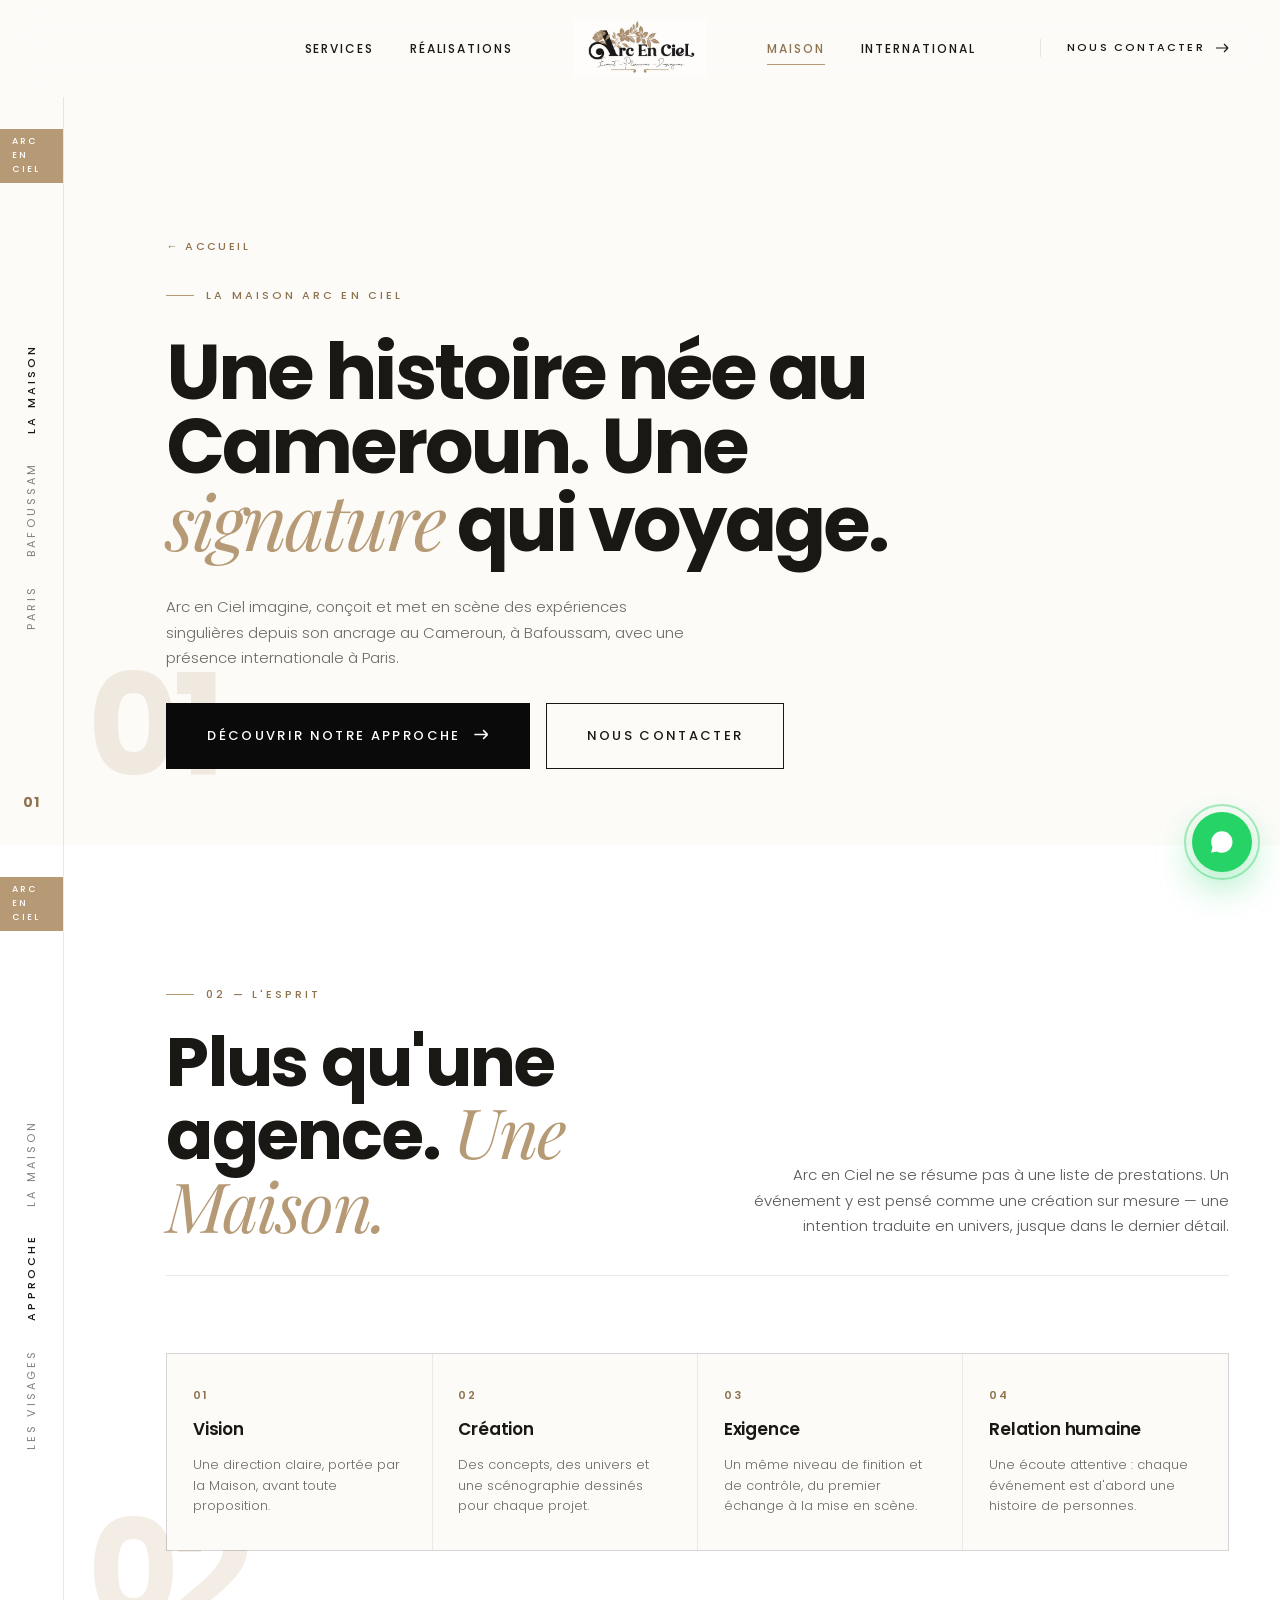
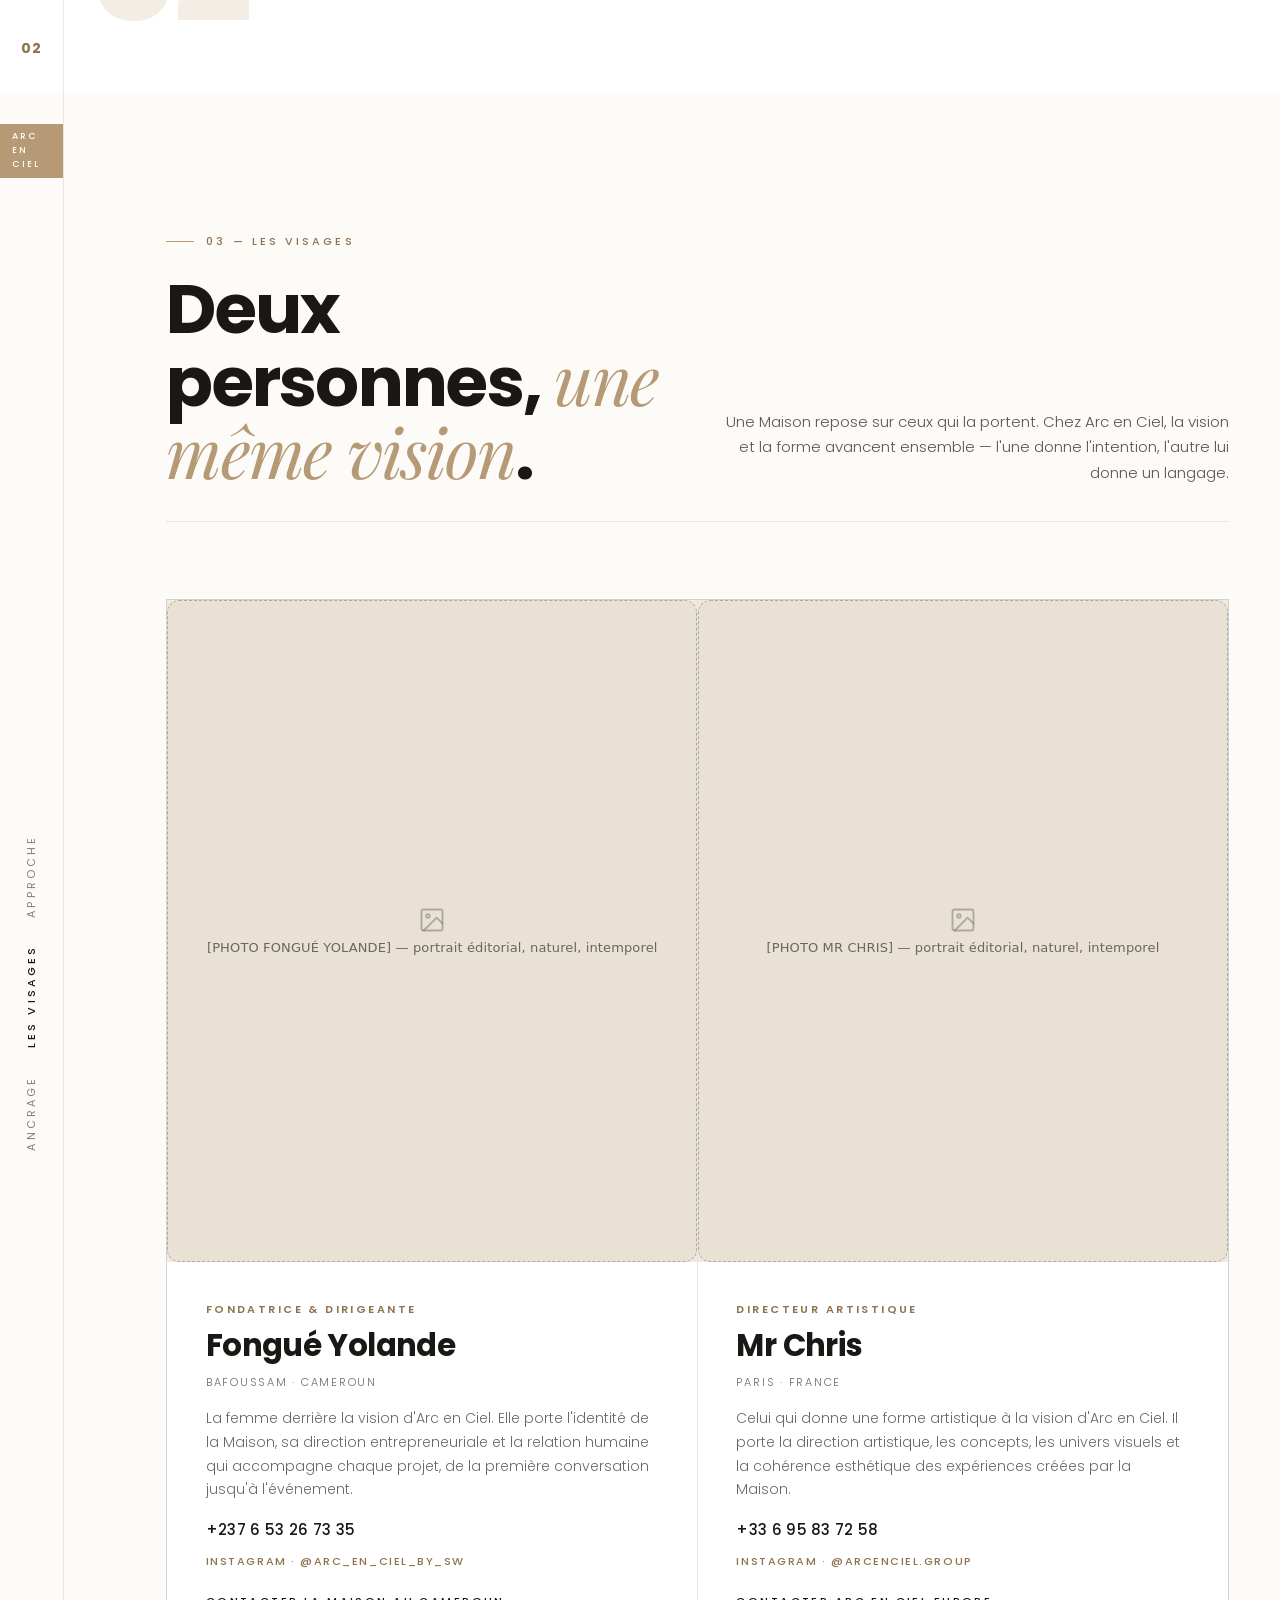
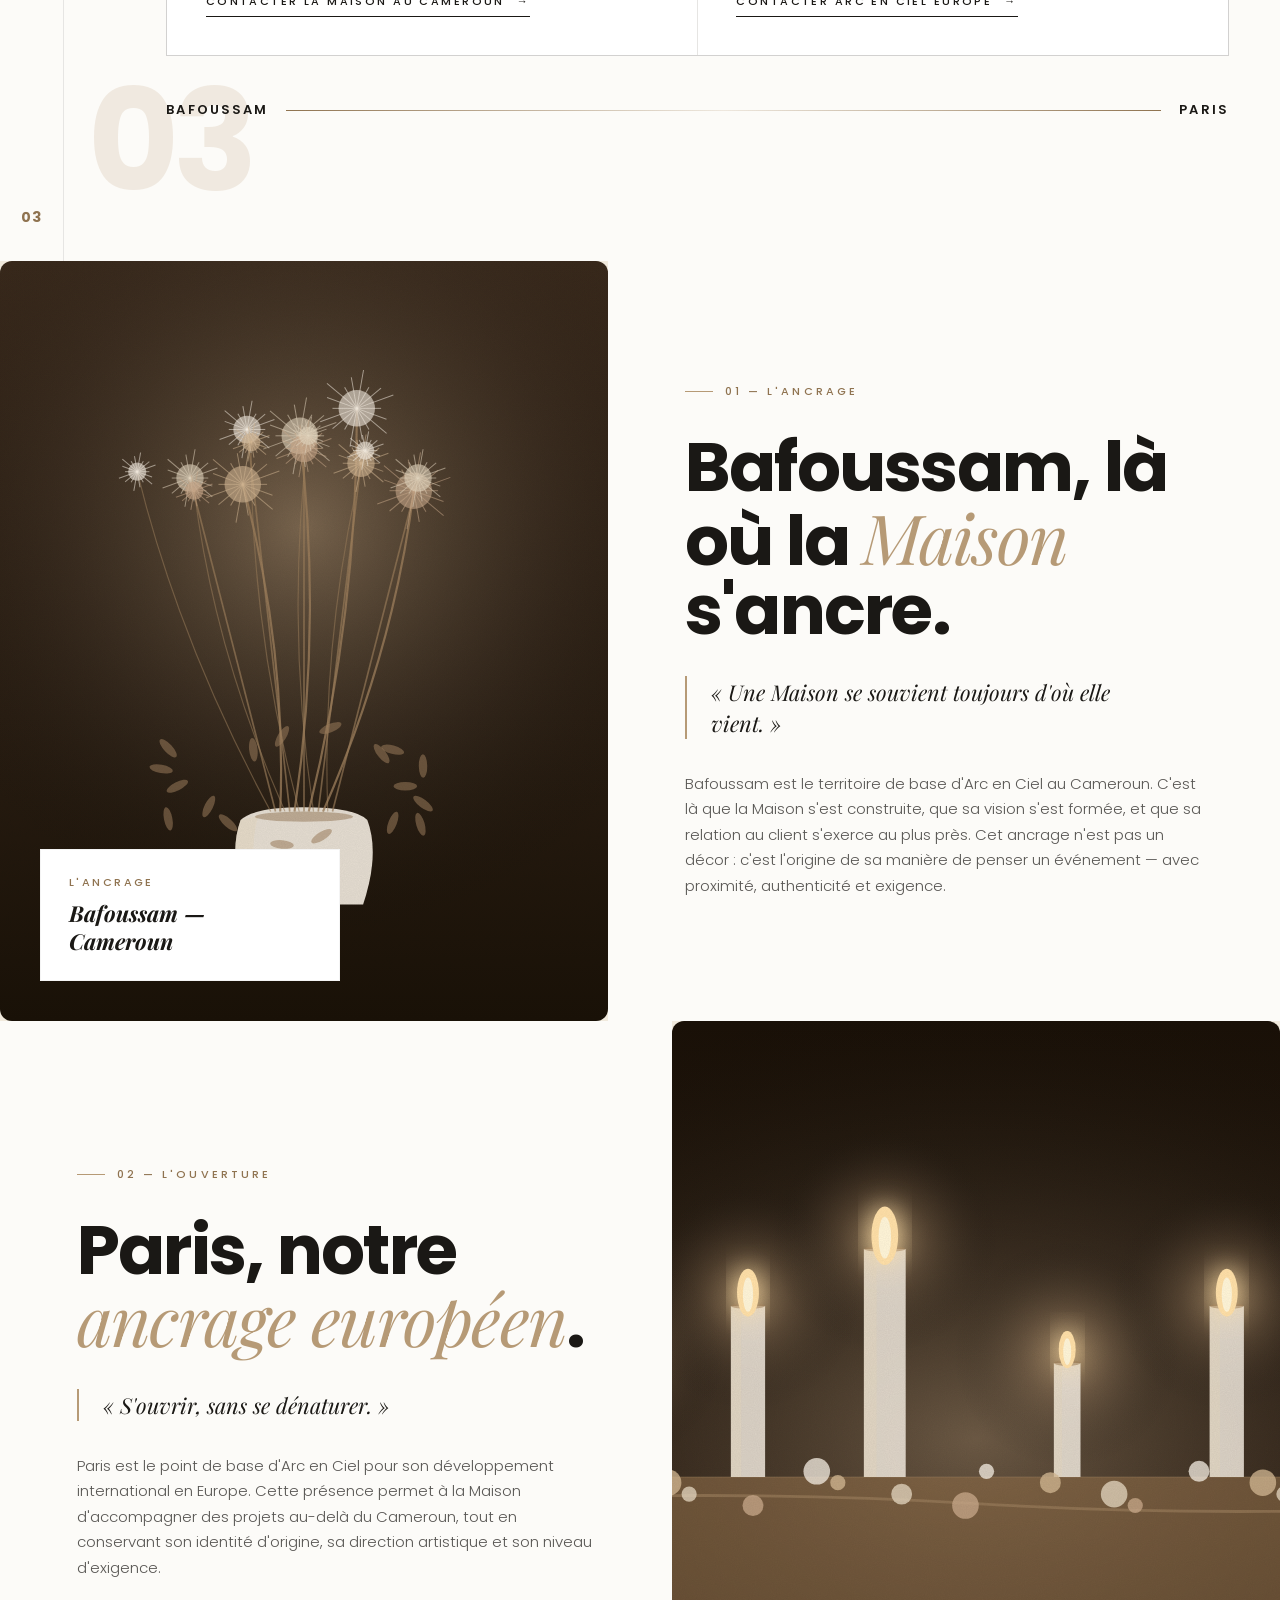
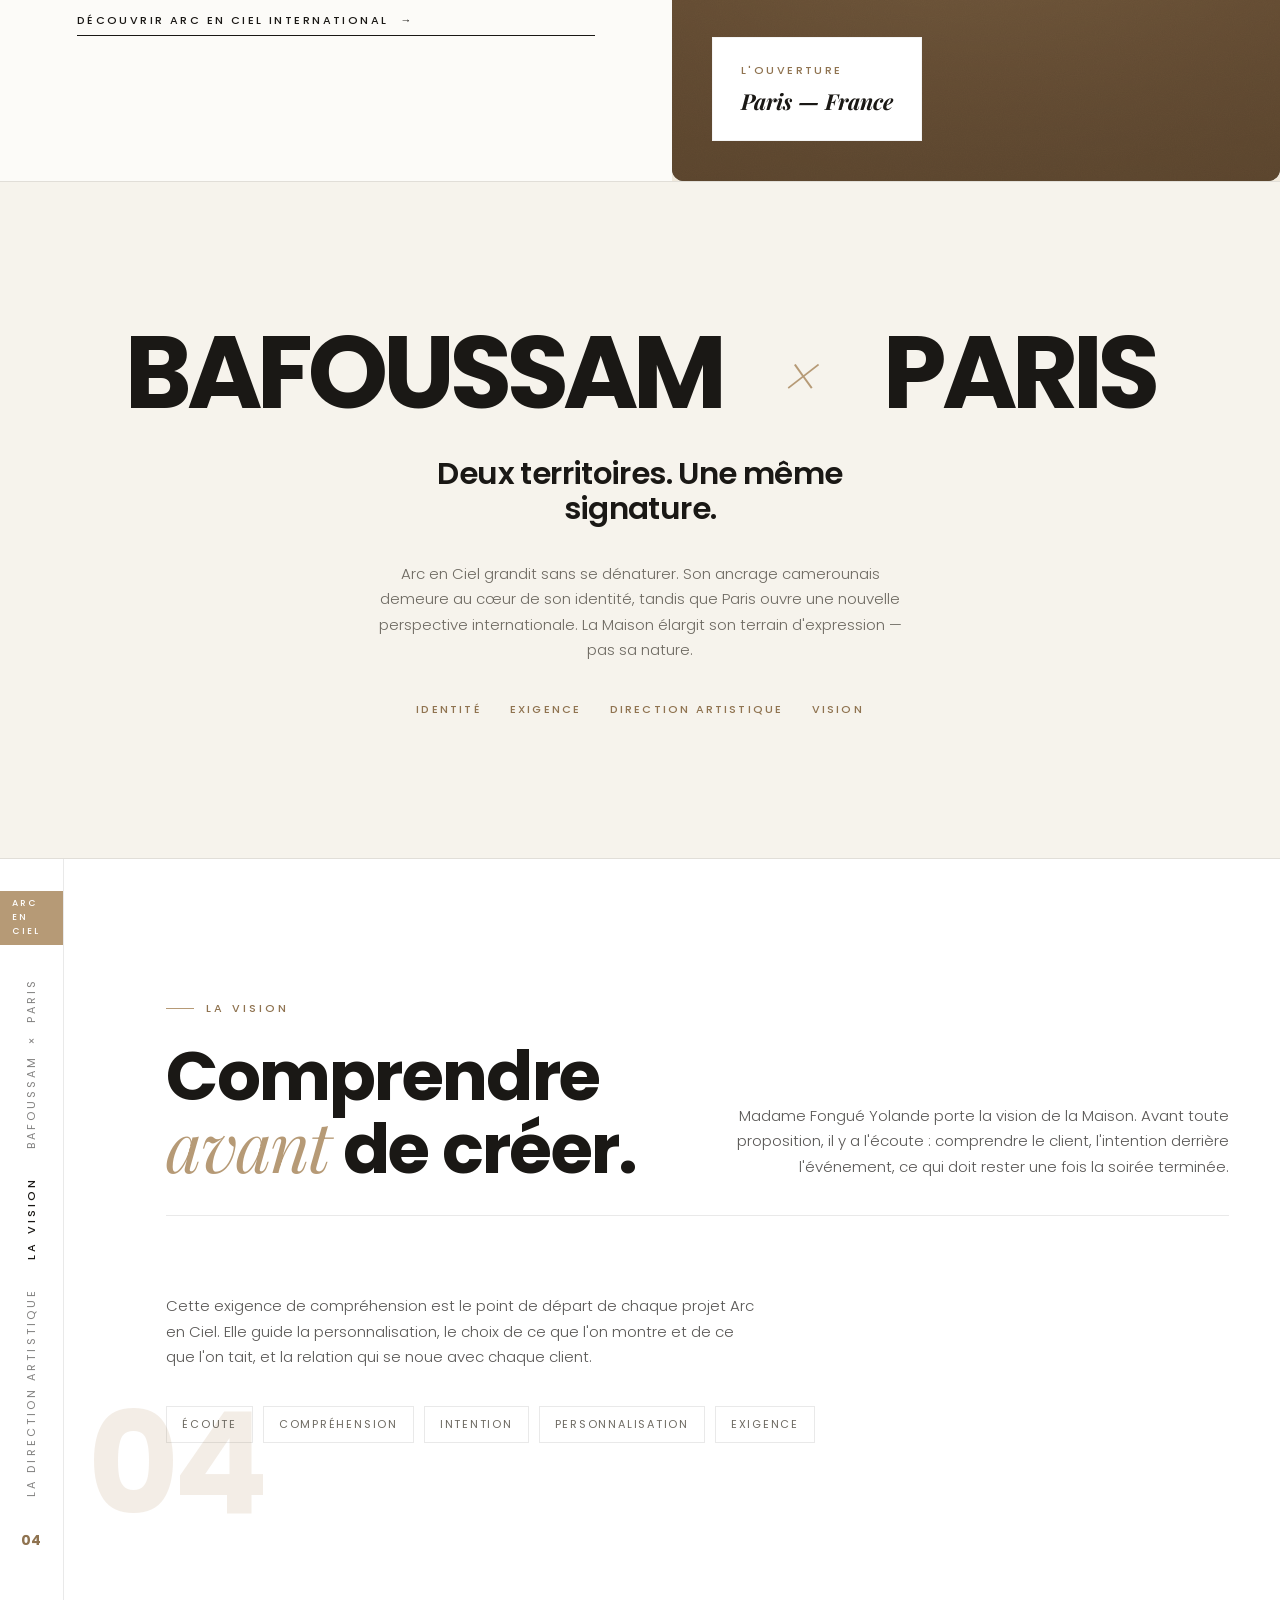
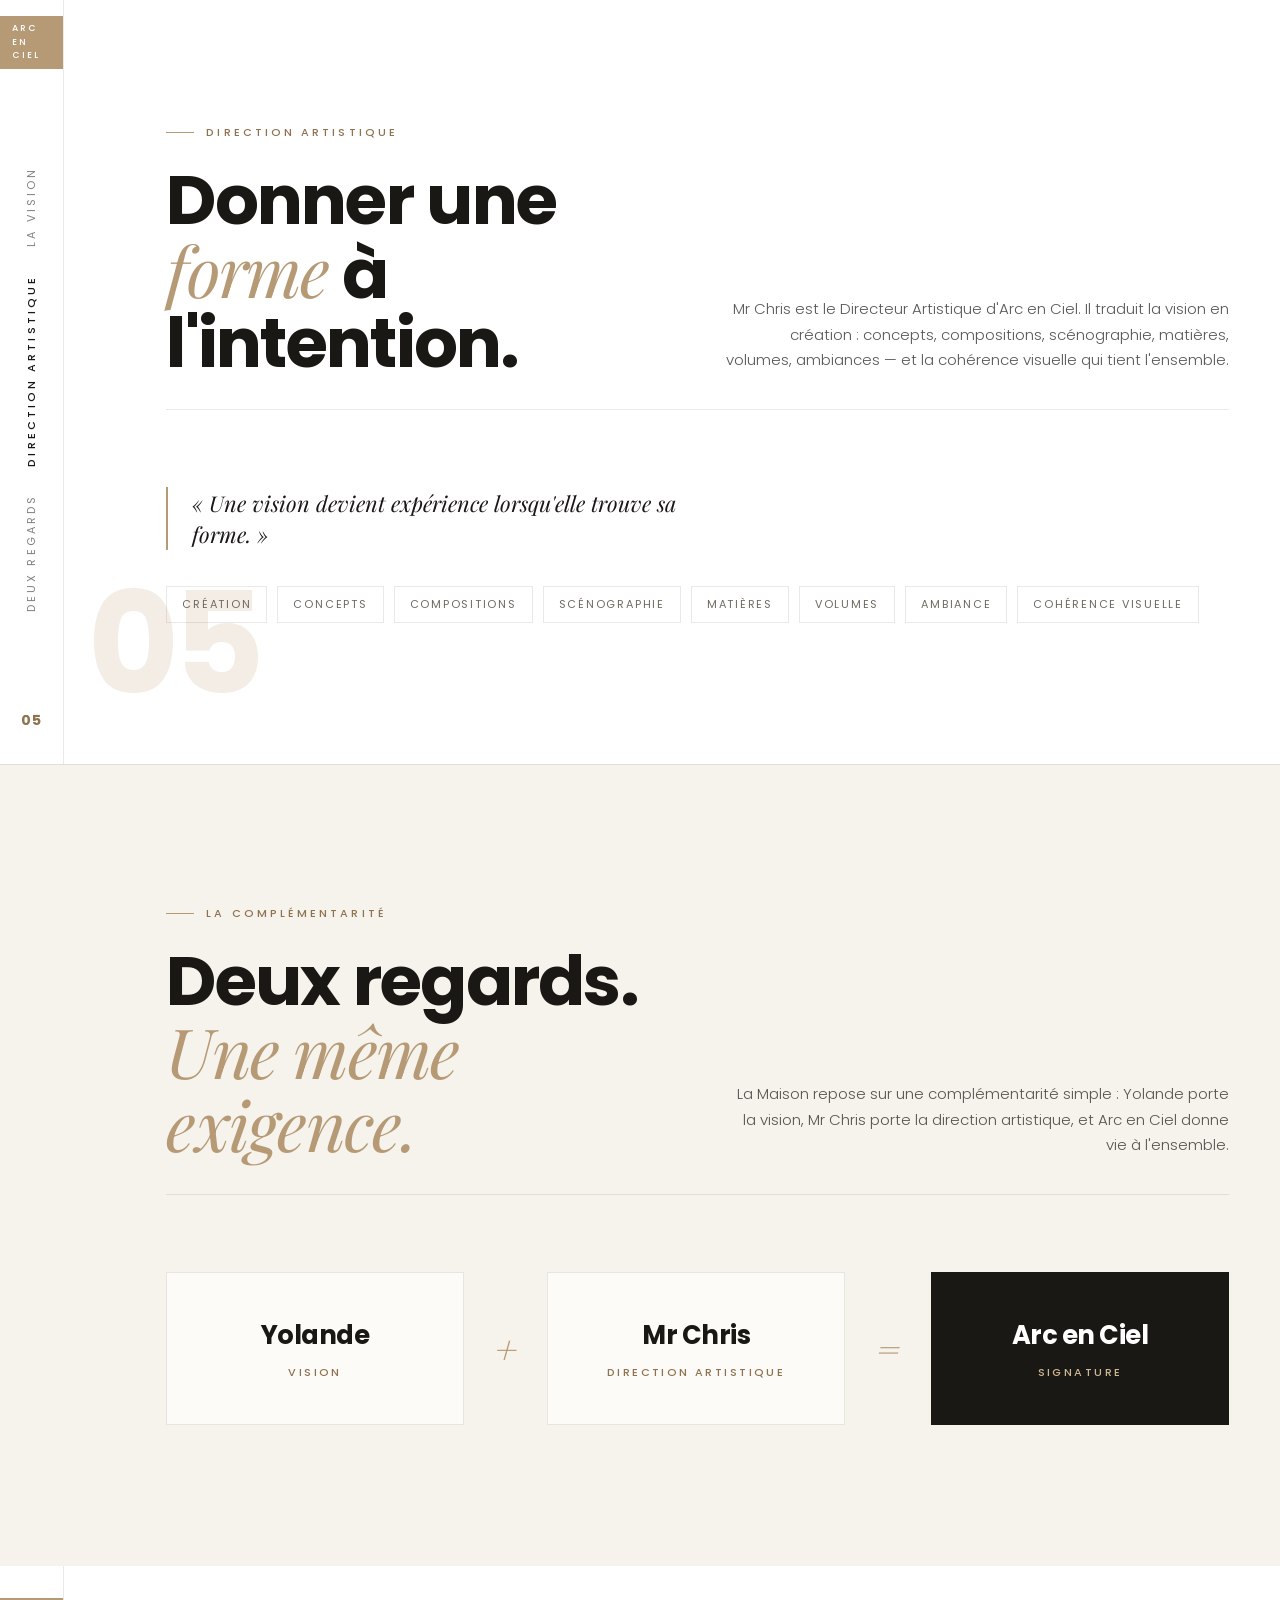
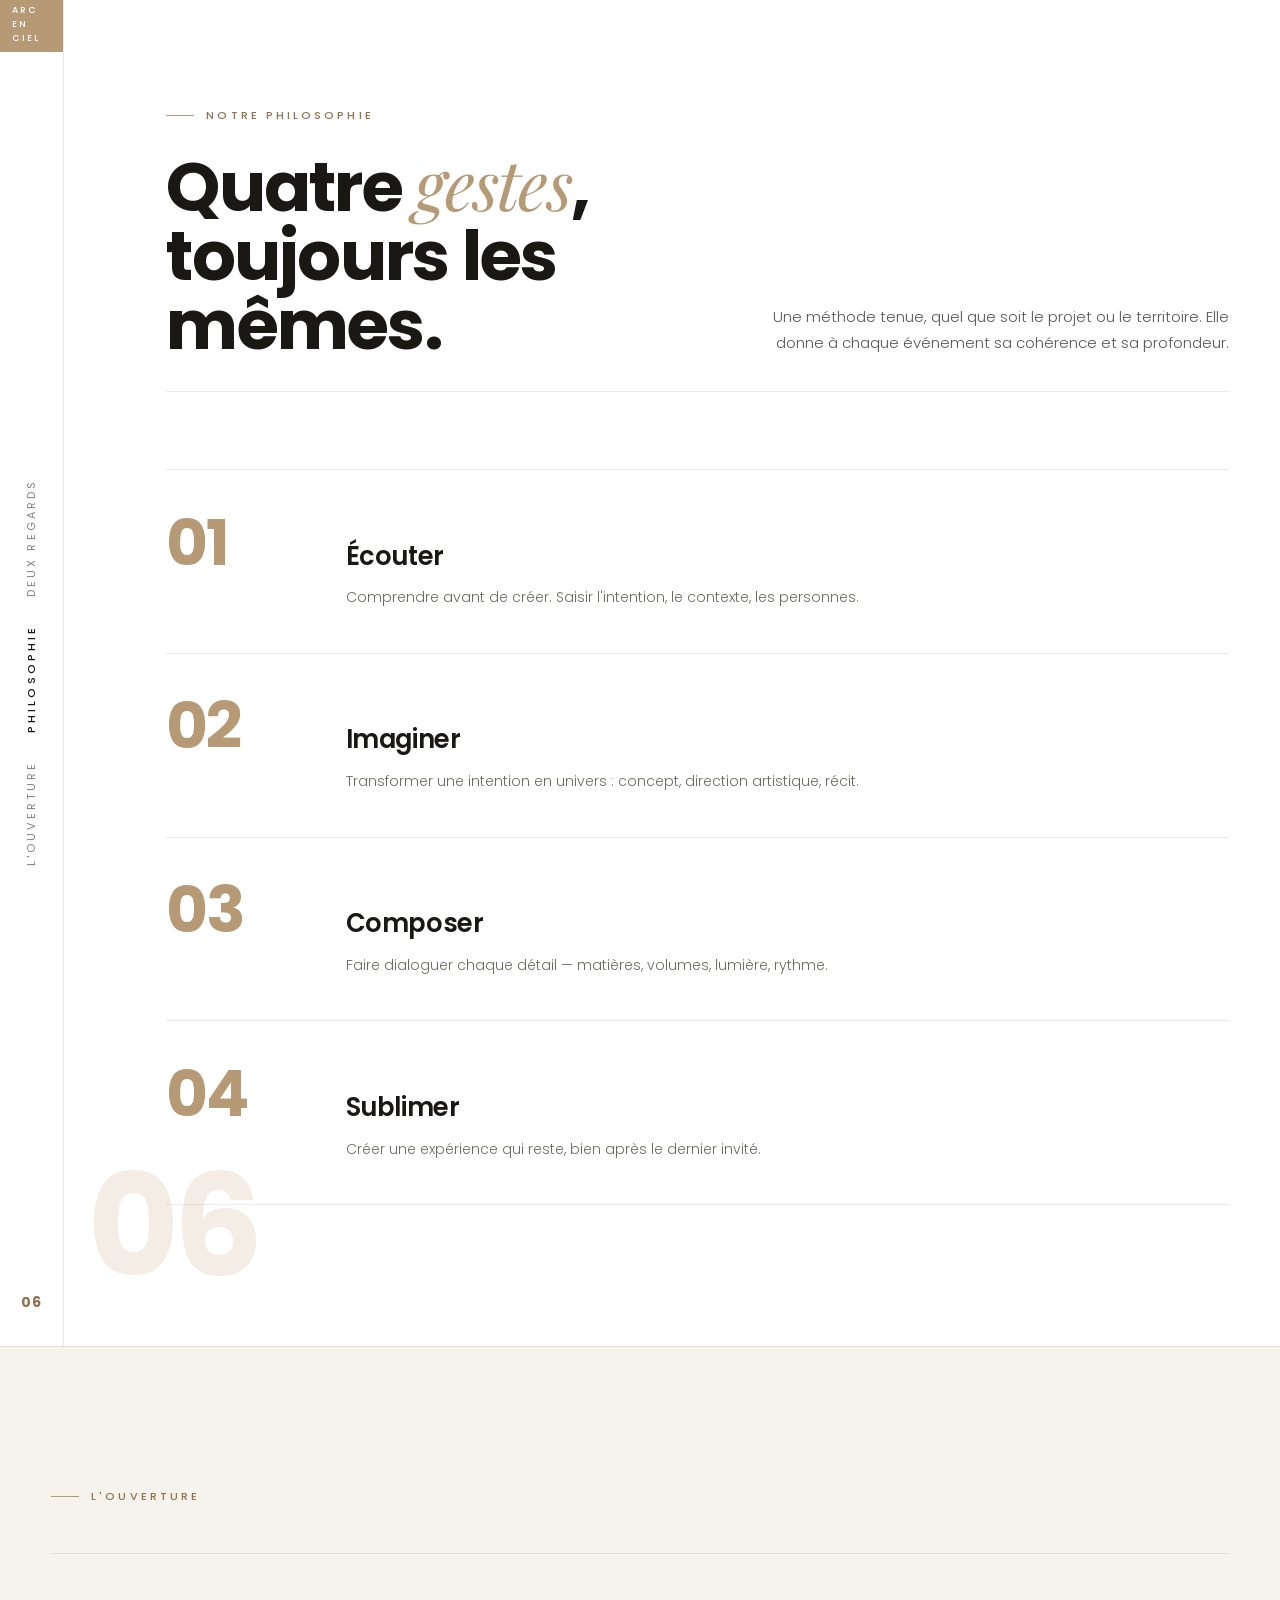
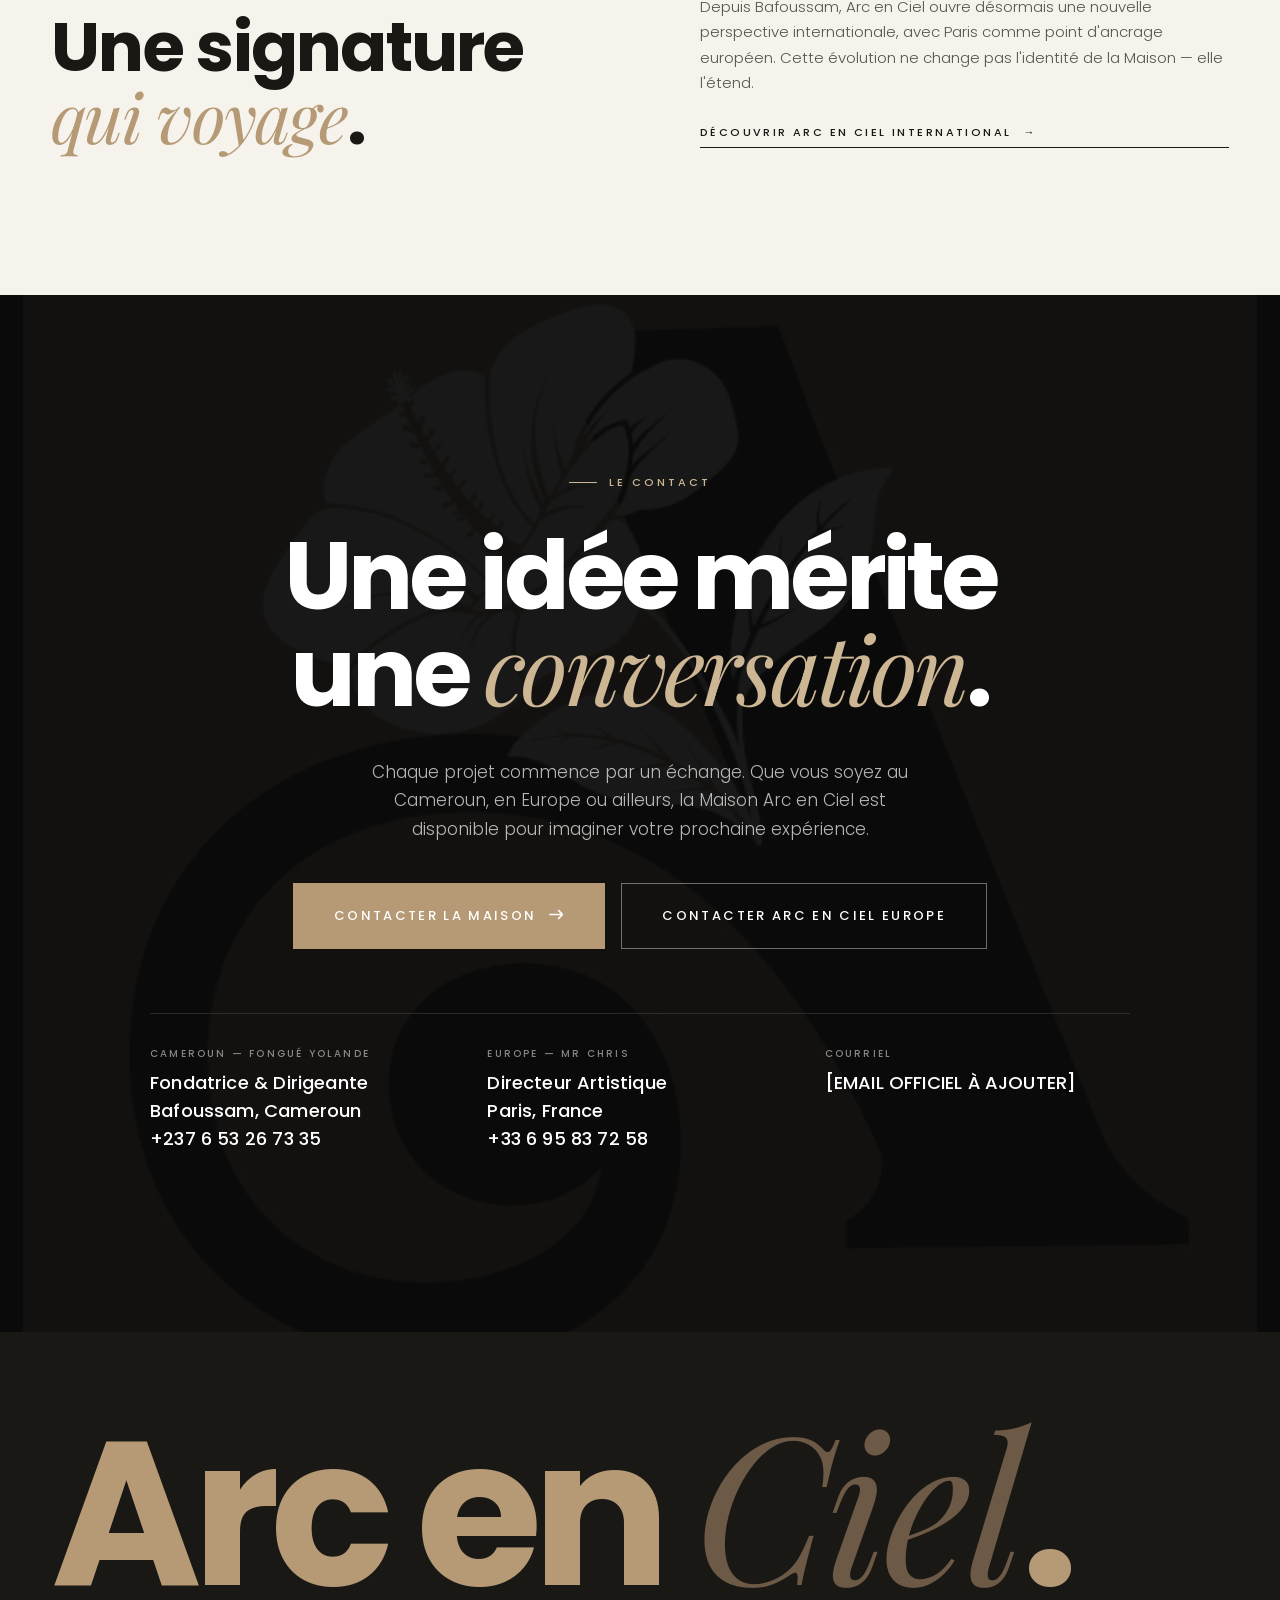
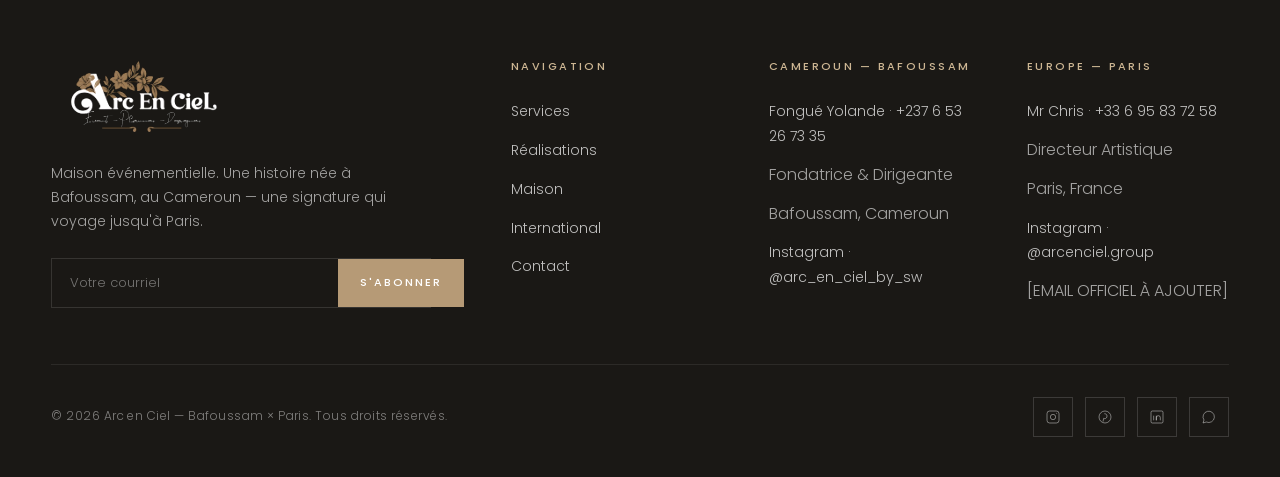
==== arc-en-ciel/project/a-propos.html @ a3097c48 "White Edition + refonte : Bafoussam × Paris, pages Services/Réalisations/À propos/International/Cont" ====
<!doctype html>
<html lang="fr">
<head>
  <meta charset="utf-8" />
  <meta name="viewport" content="width=device-width, initial-scale=1" />
  <title>À propos d'Arc en Ciel | Maison événementielle à Bafoussam &amp; Paris</title>
  <meta name="description" content="Arc en Ciel imagine, conçoit et met en scène des expériences sur mesure depuis son ancrage à Bafoussam, au Cameroun, avec une présence internationale à Paris, en France. Une Maison, deux territoires, une même direction artistique." />
  <meta name="theme-color" content="#FCFBF8" />
  <link rel="canonical" href="https://arc-en-ciel-nu.vercel.app/a-propos" />

  <meta property="og:type" content="website" />
  <meta property="og:title" content="À propos d'Arc en Ciel | Maison événementielle à Bafoussam & Paris" />
  <meta property="og:description" content="Une histoire née au Cameroun. Une signature qui voyage. Fongué Yolande porte la vision, Mr Chris la direction artistique." />
  <meta property="og:url" content="https://arc-en-ciel-nu.vercel.app/a-propos" />
  <meta property="og:image" content="https://arc-en-ciel-nu.vercel.app/assets/logo-full.jpg" />
  <meta name="twitter:card" content="summary_large_image" />

  <link rel="preconnect" href="https://fonts.googleapis.com" />
  <link rel="preconnect" href="https://fonts.gstatic.com" crossorigin />
  <link href="https://fonts.googleapis.com/css2?family=Poppins:wght@300;400;500;600;700&family=Playfair+Display:ital,wght@0,400;1,400;1,500&display=swap" rel="stylesheet" />
  <link rel="stylesheet" href="styles.css" />
  <script src="image-slot.js"></script>

  <script type="application/ld+json">
  {
    "@context": "https://schema.org",
    "@type": "Organization",
    "name": "Arc en Ciel",
    "description": "Maison événementielle : direction artistique, conception et mise en scène d'expériences sur mesure, entre Bafoussam (Cameroun) et Paris (France).",
    "url": "https://arc-en-ciel-nu.vercel.app/",
    "logo": "https://arc-en-ciel-nu.vercel.app/assets/logo-full.jpg",
    "areaServed": ["CM", "FR"],
    "founder": { "@type": "Person", "name": "Fongué Yolande", "jobTitle": "Fondatrice & Dirigeante" },
    "employee": { "@type": "Person", "name": "Mr Chris", "jobTitle": "Directeur Artistique" },
    "contactPoint": [
      { "@type": "ContactPoint", "telephone": "+237653267335", "areaServed": "CM", "contactType": "Direction" },
      { "@type": "ContactPoint", "telephone": "+33695837258", "areaServed": "FR", "contactType": "Direction artistique" }
    ]
  }
  </script>
</head>
<body>

  <!-- ========== Nav ========== -->
  <nav class="nav" id="nav">
    <div class="wrap">
      <ul class="nav__menu nav__menu--l">
        <li><a href="services.html">Services</a></li>
        <li><a href="realisations.html">Réalisations</a></li>
      </ul>
      <a href="index.html" class="nav__brand" aria-label="Arc en Ciel — Accueil">
        <img src="assets/logo-full.jpg" alt="Arc en Ciel — Event Planner Designer" />
      </a>
      <div class="nav__right">
        <ul class="nav__menu nav__menu--r">
          <li><a href="a-propos.html" class="is-active">Maison</a></li>
          <li><a href="international.html">International</a></li>
        </ul>
        <a href="contact.html" class="nav__cta">
          Nous contacter
          <svg width="14" height="10" viewBox="0 0 14 10" fill="none"><path d="M1 5h12m0 0L9 1m4 4L9 9" stroke="currentColor" stroke-width="1.2"/></svg>
        </a>
        <button class="nav__burger" id="burger" aria-label="Menu">
          <span></span><span></span><span></span>
        </button>
      </div>
    </div>
  </nav>

  <!-- ========== Mobile drawer ========== -->
  <aside class="drawer" id="drawer" aria-hidden="true">
    <span class="drawer__num">— Menu</span>
    <button class="drawer__close" id="drawerClose" aria-label="Fermer">✕</button>
    <ul class="drawer__menu">
      <li><a href="index.html"><span class="num">00</span> Accueil</a></li>
      <li><a href="services.html"><span class="num">01</span> Services</a></li>
      <li><a href="realisations.html"><span class="num">02</span> Réalisations</a></li>
      <li><a href="a-propos.html"><span class="num">03</span> Maison</a></li>
      <li><a href="international.html"><span class="num">04</span> International</a></li>
      <li><a href="#contact"><span class="num">05</span> Contact</a></li>
    </ul>
    <div class="drawer__foot">
      <div>
        <h6>Cameroun</h6>
        Bafoussam<br />+237 6 53 26 73 35
      </div>
      <div>
        <h6>Europe</h6>
        Paris<br />+33 6 95 83 72 58
      </div>
    </div>
  </aside>

  <!-- ========== 01 · HERO ========== -->
  <header class="section page-hero" id="top" data-screen-label="Maison">
    <aside class="sidebar-rail" aria-hidden="true">
      <span class="tag">ARC EN CIEL</span>
      <div class="vlabels">
        <span class="vlabel is-current">La Maison</span>
        <span class="vlabel">Bafoussam</span>
        <span class="vlabel">Paris</span>
      </div>
      <span class="num">01</span>
    </aside>
    <span class="section-num">01</span>

    <div class="wrap">
      <div class="section__inner page-hero__inner">
        <a href="index.html" class="page-hero__back">← Accueil</a>
        <span class="eyebrow">La Maison Arc en Ciel</span>
        <h1 class="page-hero__title">Une histoire née au Cameroun. Une <em>signature</em> qui voyage.</h1>
        <p class="page-hero__lead">
          Arc en Ciel imagine, conçoit et met en scène des expériences singulières depuis son ancrage au Cameroun, à Bafoussam, avec une présence internationale à Paris.
        </p>
        <div class="hero__ctas">
          <a href="#approche" class="btn btn--lg">
            <span>Découvrir notre approche</span>
            <span class="arrow"><svg width="16" height="11" viewBox="0 0 14 10" fill="none"><path d="M1 5h12m0 0L9 1m4 4L9 9" stroke="currentColor" stroke-width="1.4"/></svg></span>
          </a>
          <a href="#contact" class="btn btn--lg btn--outline">
            <span>Nous contacter</span>
          </a>
        </div>
      </div>
    </div>
  </header>

  <!-- ========== 02 · Plus qu'une agence ========== -->
  <section class="section ipos" id="approche" data-screen-label="Approche">
    <aside class="sidebar-rail" aria-hidden="true">
      <span class="tag">ARC EN CIEL</span>
      <div class="vlabels">
        <span class="vlabel">La Maison</span>
        <span class="vlabel is-current">Approche</span>
        <span class="vlabel">Les visages</span>
      </div>
      <span class="num">02</span>
    </aside>
    <span class="section-num">02</span>

    <div class="wrap">
      <div class="section__inner">
        <div class="sec-head reveal">
          <div class="sec-head__left">
            <span class="eyebrow">02 — L'esprit</span>
            <h2 class="h1 sec-head__title">Plus qu'une agence. <em>Une Maison.</em></h2>
          </div>
          <div class="sec-head__aside">
            <p class="lede">
              Arc en Ciel ne se résume pas à une liste de prestations. Un événement y est pensé comme une création sur mesure — une intention traduite en univers, jusque dans le dernier détail.
            </p>
          </div>
        </div>

        <div class="ipillars reveal">
          <div class="ipillar">
            <span class="num">01</span>
            <b>Vision</b>
            <span>Une direction claire, portée par la Maison, avant toute proposition.</span>
          </div>
          <div class="ipillar">
            <span class="num">02</span>
            <b>Création</b>
            <span>Des concepts, des univers et une scénographie dessinés pour chaque projet.</span>
          </div>
          <div class="ipillar">
            <span class="num">03</span>
            <b>Exigence</b>
            <span>Un même niveau de finition et de contrôle, du premier échange à la mise en scène.</span>
          </div>
          <div class="ipillar">
            <span class="num">04</span>
            <b>Relation humaine</b>
            <span>Une écoute attentive : chaque événement est d'abord une histoire de personnes.</span>
          </div>
        </div>
      </div>
    </div>
  </section>

  <!-- ========== 03 · Deux personnes, une même vision ========== -->
  <section class="section people" data-screen-label="Les visages">
    <aside class="sidebar-rail" aria-hidden="true">
      <span class="tag">ARC EN CIEL</span>
      <div class="vlabels">
        <span class="vlabel">Approche</span>
        <span class="vlabel is-current">Les visages</span>
        <span class="vlabel">Ancrage</span>
      </div>
      <span class="num">03</span>
    </aside>
    <span class="section-num">03</span>

    <div class="wrap">
      <div class="section__inner">
        <div class="sec-head reveal">
          <div class="sec-head__left">
            <span class="eyebrow">03 — Les visages</span>
            <h2 class="h1 sec-head__title">Deux personnes, <em>une même vision</em>.</h2>
          </div>
          <div class="sec-head__aside">
            <p class="lede">
              Une Maison repose sur ceux qui la portent. Chez Arc en Ciel, la vision et la forme avancent ensemble — l'une donne l'intention, l'autre lui donne un langage.
            </p>
          </div>
        </div>

        <div class="people__grid reveal">
          <article class="person">
            <div class="person__media">
              <image-slot id="ap-yolande" placeholder="[PHOTO FONGUÉ YOLANDE] — portrait éditorial, naturel, intemporel"></image-slot>
            </div>
            <div class="person__body">
              <span class="person__role">Fondatrice &amp; Dirigeante</span>
              <h3 class="person__name">Fongué Yolande</h3>
              <span class="person__loc">Bafoussam · Cameroun</span>
              <p class="person__text">
                La femme derrière la vision d'Arc en Ciel. Elle porte l'identité de la Maison, sa direction entrepreneuriale et la relation humaine qui accompagne chaque projet, de la première conversation jusqu'à l'événement.
              </p>
              <a href="tel:+237653267335" class="person__tel">+237 6 53 26 73 35</a>
              <a href="https://www.instagram.com/arc_en_ciel_by_sw" target="_blank" rel="noopener" class="person__ig">Instagram · @arc_en_ciel_by_sw</a>
              <a href="tel:+237653267335" class="link person__cta">Contacter la Maison au Cameroun <span class="arrow">→</span></a>
            </div>
          </article>

          <article class="person">
            <div class="person__media">
              <image-slot id="ap-chris" placeholder="[PHOTO MR CHRIS] — portrait éditorial, naturel, intemporel"></image-slot>
            </div>
            <div class="person__body">
              <span class="person__role">Directeur Artistique</span>
              <h3 class="person__name">Mr Chris</h3>
              <span class="person__loc">Paris · France</span>
              <p class="person__text">
                Celui qui donne une forme artistique à la vision d'Arc en Ciel. Il porte la direction artistique, les concepts, les univers visuels et la cohérence esthétique des expériences créées par la Maison.
              </p>
              <a href="tel:+33695837258" class="person__tel">+33 6 95 83 72 58</a>
              <a href="https://www.instagram.com/arcenciel.group" target="_blank" rel="noopener" class="person__ig">Instagram · @arcenciel.group</a>
              <a href="tel:+33695837258" class="link person__cta">Contacter Arc en Ciel Europe <span class="arrow">→</span></a>
            </div>
          </article>
        </div>

        <div class="people__route reveal" aria-hidden="true">
          <b>Bafoussam</b>
          <span class="l"></span>
          <b>Paris</b>
        </div>
      </div>
    </div>
  </section>

  <!-- ========== 04 · Bafoussam ========== -->
  <section class="editorial" data-screen-label="Ancrage">
    <div class="editorial__media">
      <image-slot id="ap-baf" src="assets/imagery/03-floral-sepia.svg" placeholder="Ancrage Arc en Ciel — Bafoussam, matières et lumière"></image-slot>
      <div class="stamp">
        <small>L'ancrage</small>
        <b>Bafoussam — Cameroun</b>
      </div>
    </div>
    <div class="editorial__copy">
      <span class="eyebrow">01 — L'ancrage</span>
      <h2 class="h1">Bafoussam, là où la <em>Maison</em> s'ancre.</h2>
      <p class="editorial__quote">
        « Une Maison se souvient toujours d'où elle vient. »
      </p>
      <p class="lede">
        Bafoussam est le territoire de base d'Arc en Ciel au Cameroun. C'est là que la Maison s'est construite, que sa vision s'est formée, et que sa relation au client s'exerce au plus près. Cet ancrage n'est pas un décor : c'est l'origine de sa manière de penser un événement — avec proximité, authenticité et exigence.
      </p>
    </div>
  </section>

  <!-- ========== 05 · Paris ========== -->
  <section class="editorial editorial--rev" data-screen-label="Ouverture">
    <div class="editorial__copy">
      <span class="eyebrow">02 — L'ouverture</span>
      <h2 class="h1">Paris, notre <em>ancrage européen</em>.</h2>
      <p class="editorial__quote">
        « S'ouvrir, sans se dénaturer. »
      </p>
      <p class="lede">
        Paris est le point de base d'Arc en Ciel pour son développement international en Europe. Cette présence permet à la Maison d'accompagner des projets au-delà du Cameroun, tout en conservant son identité d'origine, sa direction artistique et son niveau d'exigence.
      </p>
      <a href="international.html" class="link">Découvrir Arc en Ciel International <span class="arrow">→</span></a>
    </div>
    <div class="editorial__media">
      <image-slot id="ap-paris" src="assets/imagery/07-soiree-bougies.svg" placeholder="Ouverture Arc en Ciel — Paris, scénographie du soir"></image-slot>
      <div class="stamp">
        <small>L'ouverture</small>
        <b>Paris — France</b>
      </div>
    </div>
  </section>

  <!-- ========== 06 · BAFOUSSAM × PARIS ========== -->
  <section class="section bxp" data-screen-label="Bafoussam × Paris">
    <div class="wrap">
      <div class="bxp__inner reveal">
        <div class="bxp__type">
          <span class="bxp__word">BAFOUSSAM</span>
          <span class="bxp__x bxp__x--d" aria-hidden="true">×</span>
          <span class="bxp__x bxp__x--m" aria-hidden="true">Arc en Ciel</span>
          <span class="bxp__word">PARIS</span>
        </div>
        <h2 class="bxp__head">Deux territoires. Une même signature.</h2>
        <p class="bxp__text">
          Arc en Ciel grandit sans se dénaturer. Son ancrage camerounais demeure au cœur de son identité, tandis que Paris ouvre une nouvelle perspective internationale. La Maison élargit son terrain d'expression — pas sa nature.
        </p>
        <div class="bxp__list">
          <span>Identité</span><span>Exigence</span><span>Direction artistique</span><span>Vision</span>
        </div>
      </div>
    </div>
  </section>

  <!-- ========== 07 · La vision de Yolande ========== -->
  <section class="section ipos" data-screen-label="La vision">
    <aside class="sidebar-rail" aria-hidden="true">
      <span class="tag">ARC EN CIEL</span>
      <div class="vlabels">
        <span class="vlabel">Bafoussam × Paris</span>
        <span class="vlabel is-current">La vision</span>
        <span class="vlabel">La direction artistique</span>
      </div>
      <span class="num">04</span>
    </aside>
    <span class="section-num">04</span>

    <div class="wrap">
      <div class="section__inner">
        <div class="sec-head reveal">
          <div class="sec-head__left">
            <span class="eyebrow">La vision</span>
            <h2 class="h1 sec-head__title">Comprendre <em>avant</em> de créer.</h2>
          </div>
          <div class="sec-head__aside">
            <p class="lede">
              Madame Fongué Yolande porte la vision de la Maison. Avant toute proposition, il y a l'écoute : comprendre le client, l'intention derrière l'événement, ce qui doit rester une fois la soirée terminée.
            </p>
          </div>
        </div>
        <p class="lede reveal" style="max-width: 66ch;">
          Cette exigence de compréhension est le point de départ de chaque projet Arc en Ciel. Elle guide la personnalisation, le choix de ce que l'on montre et de ce que l'on tait, et la relation qui se noue avec chaque client.
        </p>
        <div class="emphasis-row reveal">
          <span>Écoute</span><span>Compréhension</span><span>Intention</span><span>Personnalisation</span><span>Exigence</span>
        </div>
      </div>
    </div>
  </section>

  <!-- ========== 08 · La signature de Mr Chris ========== -->
  <section class="section iwhy" data-screen-label="La direction artistique">
    <aside class="sidebar-rail" aria-hidden="true">
      <span class="tag">ARC EN CIEL</span>
      <div class="vlabels">
        <span class="vlabel">La vision</span>
        <span class="vlabel is-current">Direction artistique</span>
        <span class="vlabel">Deux regards</span>
      </div>
      <span class="num">05</span>
    </aside>
    <span class="section-num">05</span>

    <div class="wrap">
      <div class="section__inner">
        <div class="sec-head reveal">
          <div class="sec-head__left">
            <span class="eyebrow">Direction artistique</span>
            <h2 class="h1 sec-head__title">Donner une <em>forme</em> à l'intention.</h2>
          </div>
          <div class="sec-head__aside">
            <p class="lede">
              Mr Chris est le Directeur Artistique d'Arc en Ciel. Il traduit la vision en création : concepts, compositions, scénographie, matières, volumes, ambiances — et la cohérence visuelle qui tient l'ensemble.
            </p>
          </div>
        </div>
        <p class="editorial__quote reveal" style="max-width: 44ch;">
          « Une vision devient expérience lorsqu'elle trouve sa forme. »
        </p>
        <div class="emphasis-row reveal">
          <span>Création</span><span>Concepts</span><span>Compositions</span><span>Scénographie</span><span>Matières</span><span>Volumes</span><span>Ambiance</span><span>Cohérence visuelle</span>
        </div>
      </div>
    </div>
  </section>

  <!-- ========== 09 · Deux regards ========== -->
  <section class="section equation" data-screen-label="Deux regards">
    <div class="wrap">
      <div class="section__inner">
        <div class="sec-head reveal">
          <div class="sec-head__left">
            <span class="eyebrow">La complémentarité</span>
            <h2 class="h1 sec-head__title">Deux regards. <em>Une même exigence.</em></h2>
          </div>
          <div class="sec-head__aside">
            <p class="lede">
              La Maison repose sur une complémentarité simple : Yolande porte la vision, Mr Chris porte la direction artistique, et Arc en Ciel donne vie à l'ensemble.
            </p>
          </div>
        </div>

        <div class="equation__grid reveal">
          <div class="equation__cell">
            <b>Yolande</b>
            <span>Vision</span>
          </div>
          <span class="equation__op" aria-hidden="true">+</span>
          <div class="equation__cell">
            <b>Mr Chris</b>
            <span>Direction artistique</span>
          </div>
          <span class="equation__op" aria-hidden="true">=</span>
          <div class="equation__cell equation__cell--sum">
            <b>Arc en Ciel</b>
            <span>Signature</span>
          </div>
        </div>
      </div>
    </div>
  </section>

  <!-- ========== 10 · Notre philosophie ========== -->
  <section class="section iprocess" data-screen-label="Philosophie">
    <aside class="sidebar-rail" aria-hidden="true">
      <span class="tag">ARC EN CIEL</span>
      <div class="vlabels">
        <span class="vlabel">Deux regards</span>
        <span class="vlabel is-current">Philosophie</span>
        <span class="vlabel">L'ouverture</span>
      </div>
      <span class="num">06</span>
    </aside>
    <span class="section-num">06</span>

    <div class="wrap">
      <div class="section__inner">
        <div class="sec-head reveal">
          <div class="sec-head__left">
            <span class="eyebrow">Notre philosophie</span>
            <h2 class="h1 sec-head__title">Quatre <em>gestes</em>, toujours les mêmes.</h2>
          </div>
          <div class="sec-head__aside">
            <p class="lede">
              Une méthode tenue, quel que soit le projet ou le territoire. Elle donne à chaque événement sa cohérence et sa profondeur.
            </p>
          </div>
        </div>

        <div class="iflow reveal">
          <div class="iflow__step">
            <span class="iflow__n">01</span>
            <div class="iflow__body">
              <h3>Écouter</h3>
              <p>Comprendre avant de créer. Saisir l'intention, le contexte, les personnes.</p>
            </div>
          </div>
          <div class="iflow__step">
            <span class="iflow__n">02</span>
            <div class="iflow__body">
              <h3>Imaginer</h3>
              <p>Transformer une intention en univers : concept, direction artistique, récit.</p>
            </div>
          </div>
          <div class="iflow__step">
            <span class="iflow__n">03</span>
            <div class="iflow__body">
              <h3>Composer</h3>
              <p>Faire dialoguer chaque détail — matières, volumes, lumière, rythme.</p>
            </div>
          </div>
          <div class="iflow__step">
            <span class="iflow__n">04</span>
            <div class="iflow__body">
              <h3>Sublimer</h3>
              <p>Créer une expérience qui reste, bien après le dernier invité.</p>
            </div>
          </div>
        </div>
      </div>
    </div>
  </section>

  <!-- ========== 11 · Une Maison qui s'ouvre au monde ========== -->
  <section class="section intl-teaser" data-screen-label="Ouverture">
    <div class="wrap">
      <div class="intl-teaser__inner reveal">
        <span class="eyebrow">L'ouverture</span>
        <div class="intl-teaser__grid">
          <h2 class="h1 intl-teaser__title">Une signature <em>qui voyage</em>.</h2>
          <div class="intl-teaser__aside">
            <p class="lede">
              Depuis Bafoussam, Arc en Ciel ouvre désormais une nouvelle perspective internationale, avec Paris comme point d'ancrage européen. Cette évolution ne change pas l'identité de la Maison — elle l'étend.
            </p>
            <a href="international.html" class="link">
              Découvrir Arc en Ciel International
              <span class="arrow">→</span>
            </a>
          </div>
        </div>
      </div>
    </div>
  </section>

  <!-- ========== 12 · Contact final ========== -->
  <section class="cta" id="contact" data-screen-label="Contact">
    <div class="wrap">
      <div class="cta__inner reveal">
        <span class="eyebrow cta__eyebrow">Le contact</span>
        <h2 class="cta__title">Une idée mérite<br/>une <em>conversation</em>.</h2>
        <p class="cta__sub">
          Chaque projet commence par un échange. Que vous soyez au Cameroun, en Europe ou ailleurs, la Maison Arc en Ciel est disponible pour imaginer votre prochaine expérience.
        </p>

        <div class="cta__ctas">
          <a href="tel:+237653267335" class="btn btn--lg" style="--bg: var(--maron); --bd: var(--maron); color: var(--white);">
            <span>Contacter la Maison</span>
            <span class="arrow"><svg width="16" height="11" viewBox="0 0 14 10" fill="none"><path d="M1 5h12m0 0L9 1m4 4L9 9" stroke="currentColor" stroke-width="1.4"/></svg></span>
          </a>
          <a href="tel:+33695837258" class="btn btn--lg btn--ghost">
            <span>Contacter Arc en Ciel Europe</span>
          </a>
        </div>

        <div class="cta__contact">
          <div>
            Cameroun — Fongué Yolande
            <b>Fondatrice &amp; Dirigeante<br />Bafoussam, Cameroun<br /><a href="tel:+237653267335">+237 6 53 26 73 35</a></b>
          </div>
          <div>
            Europe — Mr Chris
            <b>Directeur Artistique<br />Paris, France<br /><a href="tel:+33695837258">+33 6 95 83 72 58</a></b>
          </div>
          <div>
            Courriel
            <b>[EMAIL OFFICIEL À AJOUTER]</b>
          </div>
        </div>
      </div>
    </div>
  </section>

  <!-- ========== Footer ========== -->
  <footer class="foot">
    <div class="wrap">
      <div class="foot__big">Arc en <em>Ciel</em>.</div>

      <div class="foot__cols">
        <div class="foot__col foot__about">
          <div class="foot__brand">
            <img src="assets/logo-full.jpg" alt="Arc en Ciel" />
          </div>
          <p>Maison événementielle. Une histoire née à Bafoussam, au Cameroun — une signature qui voyage jusqu'à Paris.</p>
          <form class="foot__news" onsubmit="event.preventDefault(); this.classList.add('is-done');">
            <input type="email" placeholder="Votre courriel" required />
            <button type="submit">S'abonner</button>
            <span class="foot__news__ok">Merci — inscription enregistrée.</span>
          </form>
        </div>

        <div class="foot__col">
          <h5>Navigation</h5>
          <ul>
            <li><a href="services.html">Services</a></li>
            <li><a href="realisations.html">Réalisations</a></li>
            <li><a href="a-propos.html">Maison</a></li>
            <li><a href="international.html">International</a></li>
            <li><a href="contact.html">Contact</a></li>
          </ul>
        </div>

        <div class="foot__col">
          <h5>Cameroun — Bafoussam</h5>
          <ul>
            <li><a href="tel:+237653267335">Fongué Yolande · +237 6 53 26 73 35</a></li>
            <li>Fondatrice &amp; Dirigeante</li>
            <li>Bafoussam, Cameroun</li>
            <li><a href="https://www.instagram.com/arc_en_ciel_by_sw" target="_blank" rel="noopener">Instagram · @arc_en_ciel_by_sw</a></li>
          </ul>
        </div>

        <div class="foot__col">
          <h5>Europe — Paris</h5>
          <ul>
            <li><a href="tel:+33695837258">Mr Chris · +33 6 95 83 72 58</a></li>
            <li>Directeur Artistique</li>
            <li>Paris, France</li>
            <li><a href="https://www.instagram.com/arcenciel.group" target="_blank" rel="noopener">Instagram · @arcenciel.group</a></li>
            <li>[EMAIL OFFICIEL À AJOUTER]</li>
          </ul>
        </div>
      </div>

      <div class="foot__bottom">
        <span>© 2026 Arc en Ciel — Bafoussam × Paris. Tous droits réservés.</span>
        <div class="foot__socials">
          <a href="https://www.instagram.com/arc_en_ciel_by_sw" target="_blank" rel="noopener" aria-label="Instagram">
            <svg width="16" height="16" viewBox="0 0 24 24" fill="none"><rect x="3" y="3" width="18" height="18" rx="4" stroke="currentColor" stroke-width="1.4"/><circle cx="12" cy="12" r="4" stroke="currentColor" stroke-width="1.4"/><circle cx="17.5" cy="6.5" r="0.8" fill="currentColor"/></svg>
          </a>
          <a href="https://www.pinterest.com/" target="_blank" rel="noopener" aria-label="Pinterest">
            <svg width="16" height="16" viewBox="0 0 24 24" fill="none"><circle cx="12" cy="12" r="9" stroke="currentColor" stroke-width="1.4"/><path d="M11 7c2 0 4 1 4 3.5s-1.5 4-3.5 4c-1 0-1.5-.5-1.5-.5L9 19" stroke="currentColor" stroke-width="1.4"/></svg>
          </a>
          <a href="https://www.linkedin.com/" target="_blank" rel="noopener" aria-label="LinkedIn">
            <svg width="16" height="16" viewBox="0 0 24 24" fill="none"><rect x="3" y="3" width="18" height="18" rx="2" stroke="currentColor" stroke-width="1.4"/><path d="M7 10v7m0-10v.01M11 17v-4a3 3 0 0 1 6 0v4M11 10v7" stroke="currentColor" stroke-width="1.4"/></svg>
          </a>
          <a href="https://wa.me/237653267335" target="_blank" rel="noopener" aria-label="WhatsApp">
            <svg width="16" height="16" viewBox="0 0 24 24" fill="none"><path d="M3 21l1.5-4.5A8.5 8.5 0 1 1 8 19.5L3 21z" stroke="currentColor" stroke-width="1.4"/></svg>
          </a>
        </div>
      </div>
    </div>
  </footer>

  <!-- ========== Floating WhatsApp ========== -->
  <a href="https://wa.me/237653267335?text=Bonjour%20Arc%20en%20Ciel" target="_blank" rel="noopener" class="fab" aria-label="WhatsApp">
    <svg width="26" height="26" viewBox="0 0 24 24" fill="currentColor"><path d="M17.5 14.4c-.3-.1-1.7-.8-2-.9-.3-.1-.4-.1-.6.1l-.8 1c-.2.2-.3.2-.6.1-1.6-.8-2.7-1.4-3.8-3.2-.3-.5.3-.5.8-1.5.1-.2 0-.3 0-.5l-.9-2c-.2-.5-.4-.4-.6-.4h-.5c-.2 0-.5.1-.8.4-1 1-1.3 2.3-.9 3.6.6 1.6 2.2 4.1 5.1 5.5 2.1 1 3 1.1 4 .9.7-.1 2-.9 2.3-1.7.3-.8.3-1.5.2-1.7 0-.1-.3-.2-.5-.3zM12 2C6.5 2 2 6.5 2 12c0 1.7.4 3.3 1.2 4.7L2 22l5.3-1.2c1.3.7 2.8 1.1 4.4 1.1 5.5 0 10-4.5 10-10S17.5 2 12 2z"/></svg>
    <span class="fab__tip">Discuter sur WhatsApp</span>
  </a>

  <!-- ========== Scripts ========== -->
  <script>
    const navEl = document.getElementById("nav");
    const setNavState = () => navEl?.classList.toggle("is-scrolled", window.scrollY > 24);
    setNavState();
    window.addEventListener("scroll", setNavState, { passive: true });

    const io = new IntersectionObserver((entries) => {
      entries.forEach((e) => { if (e.isIntersecting) { e.target.classList.add("is-in"); io.unobserve(e.target); } });
    }, { threshold: 0.1, rootMargin: "0px 0px -60px 0px" });
    document.querySelectorAll(".reveal").forEach((el) => io.observe(el));

    const burger = document.getElementById("burger");
    const drawer = document.getElementById("drawer");
    const drawerClose = document.getElementById("drawerClose");
    function toggleDrawer(open) {
      const willOpen = open ?? !drawer.classList.contains("is-open");
      drawer.classList.toggle("is-open", willOpen);
      burger.classList.toggle("is-open", willOpen);
      document.body.style.overflow = willOpen ? "hidden" : "";
    }
    burger?.addEventListener("click", () => toggleDrawer());
    drawerClose?.addEventListener("click", () => toggleDrawer(false));
    drawer?.querySelectorAll("a").forEach((a) => a.addEventListener("click", () => toggleDrawer(false)));
  </script>

</body>
</html>
---- arc-en-ciel/project/styles.css ----
/* ============================================================
   ARC EN CIEL — Brand Stylesheet · White Edition
   Direction artistique fidèle à la charte graphique:
   - Hiérarchie en Poppins gras (comme le brand book)
   - Playfair italique en accent émotionnel rare
   - Système numéroté 01 / 02 / 03 ancré en marge
   - Sidebar avec labels verticaux
   - Filigrane du swirl du A en arrière-plan
   - Fond blanc / ivoire premium ; le laiton comme unique couleur, rare
   - Contraste par la composition, non par la couleur
   ============================================================ */

:root {
  /* Accent — laiton / champagne discret, la seule couleur Arc en Ciel */
  --maron: #B69A76;
  --maron-soft: #CDB693;
  --maron-deep: #8F7350;
  --maron-shadow: #7A5E40;
  --gris: #8C8C8B;
  --gris-soft: #C5C5C4;

  /* Encres */
  --dark: #0A0A0A;
  --ink: #1A1815;
  --stone: #6E6A62;          /* gris chaud — texte secondaire sur blanc */

  /* Blancs / ivoires — le nouveau sol */
  --white: #FFFFFF;
  --ivory: #FCFBF8;          /* fond principal */
  --bone: #F6F3EC;           /* alternance chaude subtile */
  --mist: #EFEBE1;           /* panneau chaud plus dense / fond image */
  --champagne: #F1EADD;      /* voile chaud très léger */

  /* Rétro-compatibilité : les anciens noms pointent vers le nouveau système */
  --beige: var(--ivory);
  --beige-warm: var(--bone);
  --beige-deep: var(--mist);

  --line: rgba(20,17,13,0.09);
  --line-soft: rgba(20,17,13,0.045);
  --line-warm: rgba(182,154,118,0.30);

  --font-sans: 'Poppins', 'Helvetica Neue', Arial, sans-serif;
  --font-serif: 'Playfair Display', Georgia, serif;
  --font-script: 'Cormorant Garamond', Georgia, serif;

  --maxw: 1440px;
  --pad: clamp(20px, 4vw, 56px);
  --sidebar: 64px;

  --ease: cubic-bezier(0.22, 0.61, 0.36, 1);
  --ease-out: cubic-bezier(0.16, 1, 0.3, 1);
}

* { box-sizing: border-box; margin: 0; padding: 0; }

html, body {
  background: var(--ivory);
  color: var(--ink);
  font-family: var(--font-sans);
  font-weight: 300;
  font-size: 16px;
  line-height: 1.55;
  -webkit-font-smoothing: antialiased;
  -moz-osx-font-smoothing: grayscale;
  text-rendering: optimizeLegibility;
}

html { scroll-behavior: smooth; }

img { display: block; max-width: 100%; }
a { color: inherit; text-decoration: none; }
button { font: inherit; color: inherit; background: none; border: 0; cursor: pointer; }
ul, ol { list-style: none; }

::selection { background: var(--maron); color: var(--white); }

/* ----------- Type system (Poppins-led, brand-book accurate) ----------- */
.display {
  font-family: var(--font-sans);
  font-weight: 700;
  font-size: clamp(56px, 9vw, 140px);
  line-height: 0.94;
  letter-spacing: -0.035em;
  color: var(--ink);
}
.display em {
  font-family: var(--font-serif);
  font-weight: 400;
  font-style: italic;
  color: var(--maron);
  letter-spacing: -0.02em;
}
.h1 {
  font-family: var(--font-sans);
  font-weight: 700;
  font-size: clamp(40px, 5.4vw, 76px);
  line-height: 1.0;
  letter-spacing: -0.025em;
  color: var(--ink);
}
.h1 em {
  font-family: var(--font-serif);
  font-weight: 400;
  font-style: italic;
  color: var(--maron);
}
.h2 {
  font-family: var(--font-sans);
  font-weight: 600;
  font-size: clamp(26px, 3vw, 44px);
  line-height: 1.1;
  letter-spacing: -0.015em;
  color: var(--ink);
}
.h2 em {
  font-family: var(--font-serif);
  font-weight: 400;
  font-style: italic;
  color: var(--maron);
}
.eyebrow {
  font-weight: 500;
  font-size: 11px;
  letter-spacing: 0.28em;
  text-transform: uppercase;
  color: var(--maron-deep);
  display: inline-flex;
  align-items: center;
  gap: 12px;
}
.eyebrow::before {
  content: "";
  width: 28px;
  height: 1px;
  background: var(--maron);
}
.lede {
  font-weight: 300;
  font-size: clamp(15px, 1.1vw, 17px);
  line-height: 1.7;
  color: rgba(26,24,21,0.72);
  max-width: 60ch;
}
.num-marker {
  font-family: var(--font-sans);
  font-weight: 600;
  font-size: 13px;
  letter-spacing: 0.06em;
  color: var(--maron-deep);
}

/* ----------- Layout ----------- */
.wrap {
  width: 100%;
  max-width: var(--maxw);
  margin: 0 auto;
  padding-left: var(--pad);
  padding-right: var(--pad);
}
.section {
  padding: clamp(80px, 11vw, 160px) 0;
  position: relative;
}
.section--tight { padding: clamp(56px, 7vw, 96px) 0; }

/* ----------- Watermark swirl (signature brand element) ----------- */
.swirl {
  position: absolute;
  pointer-events: none;
  user-select: none;
  z-index: 0;
}
.swirl svg { width: 100%; height: 100%; }

/* ----------- Buttons ----------- */
.btn {
  --bg: var(--dark);
  --fg: var(--white);
  --bd: var(--dark);
  display: inline-flex;
  align-items: center;
  gap: 12px;
  padding: 18px 32px;
  background: var(--bg);
  color: var(--fg);
  border: 1px solid var(--bd);
  font-family: var(--font-sans);
  font-weight: 500;
  font-size: 12px;
  letter-spacing: 0.18em;
  text-transform: uppercase;
  position: relative;
  overflow: hidden;
  transition: color 0.5s var(--ease), border-color 0.5s var(--ease);
}
.btn::after {
  content: "";
  position: absolute;
  inset: 0;
  background: var(--maron);
  transform: translateY(101%);
  transition: transform 0.6s var(--ease-out);
  z-index: 0;
}
.btn > * { position: relative; z-index: 1; }
.btn:hover { border-color: var(--maron); color: var(--white); }
.btn:hover::after { transform: translateY(0); }
.btn .arrow {
  display: inline-block;
  transition: transform 0.5s var(--ease);
}
.btn:hover .arrow { transform: translateX(4px); }

.btn--ghost {
  --bg: transparent;
  --fg: var(--white);
  --bd: rgba(255,255,255,0.4);
}
.btn--ghost:hover { border-color: var(--maron); }

.btn--outline {
  --bg: transparent;
  --fg: var(--ink);
  --bd: var(--ink);
}

.btn--lg { padding: 22px 40px; font-size: 13px; }

.link {
  display: inline-flex;
  align-items: center;
  gap: 12px;
  font-size: 11px;
  letter-spacing: 0.22em;
  text-transform: uppercase;
  font-weight: 500;
  color: var(--ink);
  padding-bottom: 6px;
  border-bottom: 1px solid var(--ink);
  transition: color 0.4s var(--ease), border-color 0.4s var(--ease);
}
.link:hover { color: var(--maron); border-color: var(--maron); }
.link .arrow { transition: transform 0.4s var(--ease); }
.link:hover .arrow { transform: translateX(4px); }

.link--light {
  color: var(--white);
  border-color: rgba(255,255,255,0.3);
}
.link--light:hover { color: var(--maron-soft); border-color: var(--maron-soft); }

/* ----------- Nav — logo centré, liens resserrés autour de la marque ----------- */
.nav {
  position: sticky;
  top: 0;
  z-index: 50;
  background: rgba(252,251,248,0.72);
  backdrop-filter: blur(20px) saturate(1.15);
  -webkit-backdrop-filter: blur(20px) saturate(1.15);
  border-bottom: 1px solid transparent;
  transition: background 0.45s var(--ease), border-color 0.45s var(--ease);
}
.nav.is-scrolled {
  background: rgba(252,251,248,0.93);
  border-bottom-color: var(--line);
}
.nav .wrap {
  display: grid;
  grid-template-columns: 1fr auto 1fr;
  align-items: center;
  height: 96px;
  column-gap: clamp(24px, 3.4vw, 52px);
  transition: height 0.45s var(--ease);
}
.nav.is-scrolled .wrap { height: 78px; }

.nav__menu {
  display: flex;
  align-items: center;
  gap: clamp(24px, 2.8vw, 46px);
}
.nav__menu--l { justify-self: end; }        /* hug le logo depuis la gauche */
.nav__menu--r { justify-self: start; }       /* hug le logo depuis la droite */
.nav__menu a {
  font-size: 12px;
  letter-spacing: 0.16em;
  text-transform: uppercase;
  font-weight: 500;
  padding: 8px 0;
  position: relative;
  color: var(--ink);
  white-space: nowrap;
  transition: color 0.35s var(--ease);
}
.nav__menu a::after {
  content: "";
  position: absolute;
  left: 0; right: 0; bottom: 0;
  height: 1px;
  background: var(--maron);
  transform: scaleX(0);
  transform-origin: left;
  transition: transform 0.55s var(--ease);
}
.nav__menu a:hover { color: var(--maron-deep); }
.nav__menu a:hover::after,
.nav__menu a.is-active::after { transform: scaleX(1); }
.nav__menu a.is-active { color: var(--maron-deep); }

.nav__brand {
  justify-self: center;
  display: block;
  line-height: 0;
  padding: 0 clamp(8px, 1.4vw, 22px);
}
.nav__brand img {
  height: 58px;
  width: auto;
  object-fit: contain;
  transition: height 0.45s var(--ease);
}
.nav.is-scrolled .nav__brand img { height: 46px; }

.nav__right {
  display: flex;
  align-items: center;
  justify-content: space-between;   /* liens contre le logo, CTA rejeté à droite */
  gap: clamp(24px, 3vw, 46px);
}
.nav__cta {
  display: inline-flex;
  align-items: center;
  gap: 10px;
  padding-left: clamp(18px, 2vw, 30px);
  border-left: 1px solid var(--line);
  background: none;
  color: var(--ink);
  font-size: 11px;
  letter-spacing: 0.2em;
  text-transform: uppercase;
  font-weight: 500;
  white-space: nowrap;
  transition: color 0.35s var(--ease);
}
.nav__cta:hover { color: var(--maron-deep); }
.nav__cta svg { transition: transform 0.35s var(--ease); }
.nav__cta:hover svg { transform: translateX(3px); }

.nav__burger {
  width: 46px; height: 46px;
  display: none;
  flex-direction: column;
  justify-content: center;
  align-items: center;
  gap: 5px;
  border: 1px solid var(--line);
}
.nav__burger span {
  width: 18px; height: 1px; background: var(--ink);
  transition: transform 0.4s var(--ease), opacity 0.4s var(--ease);
}
.nav__burger.is-open span:nth-child(1) { transform: translateY(6px) rotate(45deg); }
.nav__burger.is-open span:nth-child(2) { opacity: 0; }
.nav__burger.is-open span:nth-child(3) { transform: translateY(-6px) rotate(-45deg); }

/* Mobile drawer */
.drawer {
  position: fixed;
  inset: 0;
  background: var(--white);
  z-index: 60;
  transform: translateY(-100%);
  transition: transform 0.6s var(--ease-out);
  overflow-y: auto;
  padding: 120px var(--pad) 60px;
}
.drawer.is-open { transform: translateY(0); }
.drawer__close {
  position: absolute; top: 28px; right: var(--pad);
  width: 44px; height: 44px;
  border: 1px solid var(--line);
  display: grid; place-items: center;
  font-size: 18px;
}
.drawer__num {
  position: absolute; top: 28px; left: var(--pad);
  font-family: var(--font-sans);
  font-weight: 700;
  font-size: 14px;
  letter-spacing: 0.04em;
  color: var(--maron-deep);
}
.drawer__menu {
  display: flex; flex-direction: column;
  border-top: 1px solid var(--line);
}
.drawer__menu li {
  border-bottom: 1px solid var(--line);
  overflow: hidden;
}
.drawer__menu a {
  display: flex; align-items: baseline; gap: 16px;
  padding: 28px 4px;
  font-family: var(--font-sans);
  font-weight: 600;
  font-size: clamp(32px, 7vw, 48px);
  letter-spacing: -0.025em;
  color: var(--ink);
  transition: color 0.4s var(--ease);
}
.drawer__menu a:hover { color: var(--maron); }
.drawer__menu .num {
  font-size: 12px;
  font-weight: 500;
  color: var(--maron-deep);
  letter-spacing: 0;
}
.drawer__foot {
  margin-top: 56px;
  display: grid; grid-template-columns: 1fr 1fr;
  gap: 32px;
  font-size: 13px;
  color: rgba(26,24,21,0.7);
  padding-top: 32px;
  border-top: 1px solid var(--line);
}
.drawer__foot h6 {
  font-size: 11px; font-weight: 500;
  letter-spacing: 0.22em; text-transform: uppercase;
  color: var(--maron-deep); margin-bottom: 10px;
}

/* ----------- Vertical sidebar with rotated label (signature device) ----------- */
.sidebar-rail {
  position: absolute;
  left: 0; top: 0; bottom: 0;
  width: var(--sidebar);
  border-right: 1px solid var(--line);
  display: flex;
  flex-direction: column;
  justify-content: space-between;
  align-items: center;
  padding: 32px 0;
  z-index: 2;
  pointer-events: none;
}
.sidebar-rail .tag {
  background: var(--maron);
  color: var(--white);
  padding: 6px 12px;
  font-size: 9px;
  letter-spacing: 0.22em;
  text-transform: uppercase;
  font-weight: 500;
}
.sidebar-rail .vlabel {
  writing-mode: vertical-rl;
  transform: rotate(180deg);
  font-size: 11px;
  letter-spacing: 0.28em;
  text-transform: uppercase;
  color: rgba(26,24,21,0.55);
  font-weight: 400;
}
.sidebar-rail .vlabel.is-current { color: var(--ink); font-weight: 500; }
.sidebar-rail .vlabels {
  display: flex; flex-direction: column; gap: 28px;
  align-items: center;
}
.sidebar-rail .num {
  font-family: var(--font-sans);
  font-weight: 700;
  font-size: 14px;
  color: var(--maron-deep);
  letter-spacing: 0.04em;
}

/* Big section number anchored bottom-left of section (like brand book) */
.section-num {
  position: absolute;
  bottom: 56px;
  left: calc(var(--sidebar) + 24px);
  font-family: var(--font-sans);
  font-weight: 700;
  font-size: clamp(80px, 11vw, 160px);
  color: rgba(190,156,119,0.18);
  line-height: 0.9;
  letter-spacing: -0.04em;
  pointer-events: none;
  z-index: 1;
}

.section__inner {
  padding-left: calc(var(--sidebar) + clamp(24px, 4vw, 56px));
  position: relative;
  z-index: 2;
}

/* ----------- HERO ----------- */
.hero {
  position: relative;
  background: var(--ivory);
  overflow: hidden;
  min-height: calc(100vh - 96px);
  display: grid;
  grid-template-columns: var(--sidebar) 1.05fr 0.95fr;
}
.hero .sidebar-rail { position: relative; }
.hero__copy {
  position: relative;
  padding: clamp(56px, 7vw, 100px) clamp(32px, 5vw, 80px);
  display: flex;
  flex-direction: column;
  justify-content: space-between;
  gap: 56px;
  z-index: 2;
}
.hero__eyebrow-row {
  display: flex;
  justify-content: space-between;
  align-items: center;
  gap: 24px;
  flex-wrap: wrap;
}
.hero__breadcrumb {
  font-size: 11px;
  letter-spacing: 0.22em;
  text-transform: uppercase;
  color: rgba(26,24,21,0.5);
  font-weight: 400;
}
.hero__breadcrumb b { color: var(--ink); font-weight: 500; }

.hero__title {
  font-family: var(--font-sans);
  font-weight: 700;
  font-size: clamp(56px, 8.6vw, 132px);
  line-height: 0.92;
  letter-spacing: -0.04em;
  color: var(--ink);
}
.hero__title em {
  font-family: var(--font-serif);
  font-style: italic;
  font-weight: 400;
  color: var(--maron);
  letter-spacing: -0.02em;
}
.hero__title .line {
  display: block;
  overflow: hidden;
}
.hero__title .line span {
  display: inline-block;
  transform: translateY(110%);
  animation: rise 1.1s var(--ease-out) forwards;
}
.hero__title .line:nth-child(1) span { animation-delay: 0.2s; }
.hero__title .line:nth-child(2) span { animation-delay: 0.32s; }
.hero__title .line:nth-child(3) span { animation-delay: 0.44s; }
@keyframes rise { to { transform: translateY(0); } }

.hero__sub {
  max-width: 46ch;
  color: rgba(26,24,21,0.7);
  font-size: clamp(15px, 1.1vw, 17px);
  line-height: 1.65;
  font-weight: 300;
}
.hero__ctas { display: flex; gap: 16px; flex-wrap: wrap; }
.hero__meta {
  display: grid;
  grid-template-columns: repeat(2, 1fr);
  gap: 28px;
  padding-top: 32px;
  border-top: 1px solid var(--line);
}
.hero__meta dt {
  font-family: var(--font-sans);
  font-size: clamp(22px, 2.5vw, 34px);
  font-weight: 700;
  color: var(--ink);
  letter-spacing: -0.03em;
  line-height: 1;
}
.hero__meta dt em {
  font-family: var(--font-serif);
  font-weight: 400;
  font-style: italic;
  color: var(--maron);
}
.hero__meta dd {
  font-size: 10px;
  letter-spacing: 0.22em;
  text-transform: uppercase;
  color: rgba(26,24,21,0.5);
  margin-top: 8px;
  font-weight: 400;
}

.hero__signature {
  font-family: var(--font-serif);
  font-style: italic;
  font-size: 18px;
  color: var(--maron-deep);
  line-height: 1.4;
  border-left: 1px solid var(--maron);
  padding-left: 20px;
  max-width: 32ch;
}

.hero__media {
  position: relative;
  overflow: hidden;
  background: var(--champagne);
}
.hero__media image-slot { width: 100%; height: 100%; }
.hero__media::before {
  content: "";
  position: absolute;
  inset: 0;
  background: linear-gradient(160deg, rgba(20,17,13,0.04) 0%, transparent 28%, transparent 68%, rgba(20,17,13,0.30));
  z-index: 1;
  pointer-events: none;
}
.hero__badge {
  position: absolute;
  top: 32px; left: 32px;
  z-index: 3;
  background: rgba(255,255,255,0.92);
  padding: 18px 22px;
  display: flex; flex-direction: column; gap: 4px;
  backdrop-filter: blur(8px);
  border: 1px solid var(--line-soft);
}
.hero__badge b {
  font-family: var(--font-sans);
  font-weight: 600;
  font-size: 18px;
  color: var(--ink);
  letter-spacing: -0.01em;
}
.hero__badge small {
  font-size: 10px; letter-spacing: 0.22em; text-transform: uppercase;
  color: var(--maron-deep); font-weight: 500;
}
.hero__caption {
  position: absolute;
  bottom: 28px; left: 32px; right: 32px;
  z-index: 3;
  display: flex; justify-content: space-between; align-items: flex-end;
  color: var(--white);
  font-size: 11px; letter-spacing: 0.22em; text-transform: uppercase;
  font-weight: 400;
}
.hero__caption { text-shadow: 0 1px 12px rgba(10,10,10,0.35); }
.hero__caption b { font-weight: 500; color: var(--maron-soft); }

.hero__monogram-bg {
  position: absolute;
  bottom: -180px; right: -180px;
  width: 560px; height: 560px;
  background: url("assets/monogram-a-tan.jpg") center/contain no-repeat;
  opacity: 0.05;
  pointer-events: none;
  z-index: 0;
  filter: contrast(1.2) saturate(0);
}

/* ----------- Manifesto strip (italic editorial) ----------- */
.manifesto {
  background: var(--bone);
  color: var(--ink);
  padding: 44px 0;
  overflow: hidden;
  position: relative;
  border-top: 1px solid var(--line);
  border-bottom: 1px solid var(--line);
}
.manifesto__inner {
  display: flex;
  align-items: center;
  gap: 56px;
  font-family: var(--font-serif);
  font-style: italic;
  font-size: clamp(24px, 2.4vw, 36px);
  line-height: 1.3;
  letter-spacing: -0.01em;
  white-space: nowrap;
  animation: marquee 38s linear infinite;
  width: fit-content;
}
.manifesto__inner span { color: rgba(20,17,13,0.72); }
.manifesto__inner em { color: var(--maron-deep); }
.manifesto__inner .sep {
  width: 6px; height: 6px; border-radius: 50%;
  background: var(--maron); flex-shrink: 0;
}
@keyframes marquee {
  from { transform: translateX(0); }
  to { transform: translateX(-50%); }
}

/* ----------- Section header (shared) ----------- */
.sec-head {
  display: grid;
  grid-template-columns: 1fr 1fr;
  align-items: end;
  gap: 56px;
  margin-bottom: clamp(56px, 6vw, 88px);
  padding-bottom: 32px;
  border-bottom: 1px solid var(--line);
  position: relative;
}
.sec-head__left { display: flex; flex-direction: column; gap: 24px; }
.sec-head__title { max-width: 14ch; }
.sec-head__aside {
  display: flex; flex-direction: column; gap: 24px;
  align-items: flex-end;
  text-align: right;
  padding-bottom: 4px;
}
.sec-head__aside .lede { text-align: right; }

/* ----------- Services ----------- */
.services { background: var(--ivory); }

.svc-intro {
  display: grid;
  grid-template-columns: 1fr 1fr;
  gap: 56px;
  margin-bottom: 64px;
}
.svc-intro .num-marker { margin-bottom: 16px; display: block; }

.svc-grid {
  display: grid;
  grid-template-columns: repeat(3, 1fr);
  border-top: 1px solid var(--line);
  border-left: 1px solid var(--line);
}
.svc {
  background: var(--white);
  padding: 48px 36px;
  display: flex;
  flex-direction: column;
  gap: 22px;
  position: relative;
  min-height: 400px;
  overflow: hidden;
  border-right: 1px solid var(--line);
  border-bottom: 1px solid var(--line);
  transition: background 0.6s var(--ease);
}
.svc:hover { background: var(--champagne); }
.svc::before {
  content: "";
  position: absolute;
  top: 0; left: 0;
  width: 0; height: 2px;
  background: var(--maron);
  transition: width 0.7s var(--ease-out);
}
.svc:hover::before { width: 100%; }
.svc__top {
  display: flex; justify-content: space-between; align-items: center;
  font-size: 11px; letter-spacing: 0.22em;
  text-transform: uppercase; color: var(--maron-deep);
  font-weight: 500;
}
.svc__top .ico {
  width: 36px; height: 36px;
  display: grid; place-items: center;
  color: var(--maron);
}
.svc__title {
  font-family: var(--font-sans);
  font-weight: 600;
  font-size: 32px;
  line-height: 1.05;
  letter-spacing: -0.02em;
}
.svc__title em {
  font-family: var(--font-serif);
  font-weight: 400;
  font-style: italic;
  color: var(--maron);
}
.svc__desc {
  font-size: 14px;
  color: rgba(26,24,21,0.65);
  line-height: 1.65;
  font-weight: 300;
}
.svc__tags {
  display: flex; flex-wrap: wrap; gap: 6px;
  margin-top: auto;
}
.svc__tags span {
  font-size: 10px;
  letter-spacing: 0.16em;
  text-transform: uppercase;
  padding: 6px 10px;
  border: 1px solid var(--line);
  color: rgba(26,24,21,0.55);
  font-weight: 400;
}
.svc__more {
  display: inline-flex; align-items: center; gap: 12px;
  font-size: 11px; letter-spacing: 0.22em; text-transform: uppercase;
  color: var(--ink); font-weight: 500;
}
.svc__more .arrow {
  width: 32px; height: 32px;
  border-radius: 50%;
  border: 1px solid var(--line);
  display: grid; place-items: center;
  transition: background 0.5s var(--ease), color 0.5s var(--ease), border-color 0.5s var(--ease), transform 0.5s var(--ease);
}
.svc:hover .svc__more .arrow {
  background: var(--maron);
  border-color: var(--maron);
  color: var(--white);
  transform: rotate(-45deg);
}

/* ----------- Portfolio ----------- */
.portfolio {
  background: var(--white);
  color: var(--ink);
  position: relative;
  overflow: hidden;
}
.portfolio .section-num { color: rgba(182,154,118,0.16); }

.pf-filters {
  display: flex; gap: 6px; flex-wrap: wrap;
  margin-bottom: 32px;
  padding-bottom: 24px;
  border-bottom: 1px solid var(--line);
}
.pf-filters button {
  font-size: 11px;
  letter-spacing: 0.22em;
  text-transform: uppercase;
  font-weight: 500;
  padding: 12px 20px;
  border: 1px solid var(--line);
  color: var(--stone);
  transition: all 0.4s var(--ease);
}
.pf-filters button:hover { color: var(--ink); border-color: rgba(20,17,13,0.32); }
.pf-filters button.is-active {
  background: var(--ink);
  color: var(--white);
  border-color: var(--ink);
}
.pf-filters .count {
  font-size: 9px;
  margin-left: 8px;
  opacity: 0.5;
  vertical-align: top;
}

.pf-grid {
  display: grid;
  grid-template-columns: repeat(12, 1fr);
  grid-auto-rows: 120px;
  gap: 16px;
}
.pf-item {
  position: relative;
  overflow: hidden;
  background: var(--mist);
  cursor: pointer;
}
.pf-item image-slot { width: 100%; height: 100%; }
.pf-item::after {
  content: "";
  position: absolute; inset: 0;
  background: linear-gradient(180deg, transparent 40%, rgba(10,10,10,0.85));
  opacity: 0;
  transition: opacity 0.5s var(--ease);
  pointer-events: none;
  z-index: 1;
}
.pf-item:hover::after { opacity: 1; }
.pf-item__meta {
  position: absolute;
  left: 24px; right: 24px; bottom: 24px;
  z-index: 2;
  color: var(--white);
  transform: translateY(20px);
  opacity: 0;
  transition: transform 0.5s var(--ease-out), opacity 0.5s var(--ease);
}
.pf-item:hover .pf-item__meta { transform: translateY(0); opacity: 1; }
.pf-item__meta b {
  display: block;
  font-family: var(--font-sans);
  font-size: 22px;
  font-weight: 600;
  letter-spacing: -0.015em;
  margin-bottom: 6px;
  line-height: 1.1;
}
.pf-item__meta b em {
  font-family: var(--font-serif);
  font-weight: 400;
  font-style: italic;
  color: var(--maron-soft);
}
.pf-item__meta small {
  font-size: 10px;
  letter-spacing: 0.22em;
  text-transform: uppercase;
  color: rgba(255,255,255,0.7);
  font-weight: 400;
}
.pf-item__tag {
  position: absolute;
  top: 16px; left: 16px;
  z-index: 2;
  background: rgba(10,10,10,0.55);
  backdrop-filter: blur(6px);
  color: var(--white);
  padding: 7px 12px;
  font-size: 9px;
  letter-spacing: 0.22em;
  text-transform: uppercase;
  font-weight: 500;
}
.pf-item__num {
  position: absolute;
  top: 16px; right: 16px;
  z-index: 2;
  color: rgba(255,255,255,0.92);
  font-size: 11px;
  font-weight: 500;
  letter-spacing: 0.06em;
  text-shadow: 0 1px 10px rgba(10,10,10,0.4);
}

/* Asymmetric placements */
.pf-item--xl { grid-column: span 7; grid-row: span 4; }
.pf-item--md { grid-column: span 5; grid-row: span 2; }
.pf-item--sm { grid-column: span 5; grid-row: span 2; }
.pf-item--wide { grid-column: span 8; grid-row: span 2; }
.pf-item--tall { grid-column: span 4; grid-row: span 4; }
.pf-item--reg { grid-column: span 4; grid-row: span 2; }

.pf-foot {
  display: flex; justify-content: space-between; align-items: center;
  margin-top: 56px; padding-top: 32px;
  border-top: 1px solid var(--line);
}

/* ----------- Process (Méthode) ----------- */
.process { background: var(--beige-warm); position: relative; overflow: hidden; }
.process .section-num { color: rgba(190,156,119,0.22); }

.proc-grid {
  display: grid;
  grid-template-columns: repeat(5, 1fr);
}
.proc {
  padding: 48px 28px 48px 0;
  border-right: 1px solid var(--line);
  display: flex; flex-direction: column; gap: 20px;
  position: relative;
}
.proc:last-child { border-right: 0; }
.proc + .proc { padding-left: 28px; }
.proc__step {
  display: flex; align-items: center; gap: 12px;
  font-size: 11px; letter-spacing: 0.22em;
  text-transform: uppercase; color: var(--maron-deep);
  font-weight: 500;
}
.proc__step b {
  font-family: var(--font-sans);
  font-weight: 700;
  font-size: 48px;
  color: var(--maron);
  line-height: 1;
  letter-spacing: -0.04em;
}
.proc__title {
  font-family: var(--font-sans);
  font-weight: 600;
  font-size: 22px;
  line-height: 1.15;
  letter-spacing: -0.015em;
}
.proc__title em {
  font-family: var(--font-serif);
  font-weight: 400;
  font-style: italic;
  color: var(--maron);
}
.proc__desc {
  font-size: 13px;
  color: rgba(26,24,21,0.65);
  line-height: 1.65;
  font-weight: 300;
}
.proc__time {
  margin-top: auto;
  font-size: 10px; letter-spacing: 0.22em; text-transform: uppercase;
  color: rgba(26,24,21,0.5);
  display: flex; align-items: center; gap: 8px;
  font-weight: 500;
}
.proc__time::before {
  content: ""; width: 16px; height: 1px; background: currentColor;
}

/* ----------- Stats (Chiffres clés) ----------- */
.stats {
  background: var(--dark);
  color: var(--white);
  padding: clamp(72px, 9vw, 128px) 0;
  position: relative;
  overflow: hidden;
}
.stats .eyebrow { color: var(--maron-soft); }
.stats .eyebrow::before { background: var(--maron-soft); }
.stats__head {
  display: grid;
  grid-template-columns: 1fr 1fr;
  align-items: end;
  gap: 56px;
  margin-bottom: 64px;
  padding-bottom: 32px;
  border-bottom: 1px solid rgba(255,255,255,0.1);
}
.stats__head .h2 { color: var(--white); max-width: 18ch; }
.stats__head .lede { color: rgba(255,255,255,0.7); text-align: right; margin-left: auto; }
.stats__grid {
  display: grid;
  grid-template-columns: repeat(4, 1fr);
  gap: 32px;
  align-items: end;
}
.stat { display: flex; flex-direction: column; gap: 10px; }
.stat__num {
  font-family: var(--font-sans);
  font-weight: 700;
  font-size: clamp(64px, 8.5vw, 120px);
  line-height: 0.92;
  letter-spacing: -0.04em;
  color: var(--white);
}
.stat__num em {
  font-family: var(--font-serif);
  font-weight: 400;
  font-style: italic;
  color: var(--maron-soft);
}
.stat__num sup {
  font-size: 0.42em;
  vertical-align: top;
  margin-left: 4px;
  color: var(--maron-soft);
  font-weight: 500;
}
.stat__label {
  font-size: 11px;
  letter-spacing: 0.22em;
  text-transform: uppercase;
  color: rgba(255,255,255,0.6);
  font-weight: 400;
}

/* ----------- Editorial / About teaser ----------- */
.editorial {
  background: var(--ivory);
  display: grid;
  grid-template-columns: 0.95fr 1.05fr;
  position: relative;
  overflow: hidden;
}
.editorial__media {
  position: relative;
  min-height: 760px;
  background: var(--champagne);
  overflow: hidden;
}
.editorial__media image-slot { width: 100%; height: 100%; }
.editorial__media .stamp {
  position: absolute;
  left: 40px; bottom: 40px;
  background: var(--white);
  border: 1px solid var(--line-soft);
  padding: 24px 28px;
  display: flex; flex-direction: column; gap: 8px;
  max-width: 300px;
}
.editorial__media .stamp b {
  font-family: var(--font-serif);
  font-style: italic;
  font-size: 22px;
  color: var(--ink);
  line-height: 1.3;
}
.editorial__media .stamp small {
  font-size: 11px;
  letter-spacing: 0.22em;
  text-transform: uppercase;
  color: var(--maron-deep);
  font-weight: 500;
}
.editorial__copy {
  padding: clamp(72px, 8vw, 120px) clamp(40px, 6vw, 96px);
  display: flex; flex-direction: column; gap: 32px;
  justify-content: center;
  position: relative;
}
.editorial__copy .h1 { max-width: 14ch; }
.editorial__quote {
  font-family: var(--font-serif);
  font-style: italic;
  font-size: clamp(20px, 1.7vw, 28px);
  line-height: 1.45;
  color: var(--ink);
  padding-left: 24px;
  border-left: 2px solid var(--maron);
  max-width: 38ch;
}
.editorial__values {
  display: grid;
  grid-template-columns: 1fr 1fr;
  gap: 20px 32px;
  padding-top: 24px;
  border-top: 1px solid var(--line);
}
.editorial__val {
  display: flex; flex-direction: column; gap: 4px;
}
.editorial__val .num {
  font-size: 11px; letter-spacing: 0.16em;
  color: var(--maron-deep); font-weight: 600;
}
.editorial__val b {
  font-family: var(--font-sans);
  font-weight: 600;
  font-size: 17px;
  color: var(--ink);
  letter-spacing: -0.01em;
}
.editorial__val span {
  font-size: 13px;
  color: rgba(26,24,21,0.6);
  line-height: 1.55;
  font-weight: 300;
}
.editorial__sign {
  display: flex; align-items: center; gap: 20px;
  margin-top: 8px;
}
.editorial__sign-text {
  display: flex; flex-direction: column; gap: 4px;
  font-size: 11px; letter-spacing: 0.18em; text-transform: uppercase;
  color: var(--maron-deep); font-weight: 500;
}
.editorial__sign-text b {
  font-family: var(--font-serif);
  font-style: italic;
  font-size: 26px;
  color: var(--ink);
  letter-spacing: -0.005em;
  text-transform: none;
  font-weight: 400;
}

/* ----------- Testimonials ----------- */
.testi {
  background: var(--bone);
  border-top: 1px solid var(--line-warm);
}
.testi__head {
  display: grid;
  grid-template-columns: 1fr auto;
  align-items: end;
  gap: 32px; margin-bottom: 56px;
  padding-bottom: 32px;
  border-bottom: 1px solid var(--line);
}
.testi__head .h2 { max-width: 18ch; }
.testi__nav { display: flex; gap: 8px; align-items: center; }
.testi__nav button {
  width: 56px; height: 56px;
  border: 1px solid var(--line);
  display: grid; place-items: center;
  transition: all 0.4s var(--ease);
}
.testi__nav button:hover {
  background: var(--dark);
  color: var(--white);
  border-color: var(--dark);
}
.testi__nav .count {
  font-size: 11px;
  letter-spacing: 0.18em;
  margin: 0 16px;
  color: rgba(26,24,21,0.5);
  font-weight: 500;
}
.testi__nav .count b { color: var(--ink); font-weight: 600; }

.testi__viewport { overflow: hidden; }
.testi__track {
  display: flex;
  gap: 24px;
  transition: transform 0.8s var(--ease-out);
}
.testi-card {
  flex: 0 0 calc((100% - 48px) / 3);
  background: var(--white);
  padding: 40px 36px;
  display: flex; flex-direction: column; gap: 24px;
  border: 1px solid var(--line-soft);
  position: relative;
}
.testi-card__stars {
  display: flex; gap: 4px;
  color: var(--maron);
  font-size: 16px;
}
.testi-card__quote {
  font-family: var(--font-serif);
  font-size: 22px;
  font-weight: 400;
  line-height: 1.35;
  letter-spacing: -0.005em;
  color: var(--ink);
  flex-grow: 1;
}
.testi-card__quote::before {
  content: """;
  font-family: var(--font-serif);
  font-size: 64px;
  line-height: 0;
  color: var(--maron);
  vertical-align: -28px;
  margin-right: 4px;
}
.testi-card__author {
  display: flex; align-items: center; gap: 14px;
  padding-top: 24px;
  border-top: 1px solid var(--line);
}
.testi-card__avatar {
  width: 48px; height: 48px;
  border-radius: 50%;
  background: var(--maron);
  color: var(--white);
  display: grid; place-items: center;
  font-family: var(--font-sans);
  font-weight: 600;
  font-size: 15px;
  flex-shrink: 0;
  letter-spacing: 0.04em;
}
.testi-card__author b {
  display: block;
  font-family: var(--font-sans);
  font-weight: 600;
  font-size: 16px;
  letter-spacing: -0.01em;
}
.testi-card__author small {
  font-size: 11px; letter-spacing: 0.16em; text-transform: uppercase;
  color: var(--maron-deep); font-weight: 500;
}
.testi-card__event {
  position: absolute;
  top: 24px; right: 24px;
  font-size: 10px;
  letter-spacing: 0.22em;
  text-transform: uppercase;
  color: rgba(26,24,21,0.4);
  font-weight: 500;
}

/* ----------- CTA ----------- */
.cta {
  position: relative;
  overflow: hidden;
  background: var(--dark);
  color: var(--white);
  padding: clamp(96px, 14vw, 200px) 0;
  text-align: center;
}
.cta::before {
  content: "";
  position: absolute;
  inset: -10%;
  background: url("assets/monogram-a-tan.jpg") center/contain no-repeat;
  opacity: 0.06;
  z-index: 0;
}
.cta__inner {
  position: relative;
  z-index: 1;
  max-width: 980px;
  margin: 0 auto;
  display: flex; flex-direction: column; align-items: center; gap: 40px;
}
.cta__eyebrow {
  color: var(--maron-soft);
}
.cta__eyebrow::before { background: var(--maron-soft); }
.cta__title {
  font-family: var(--font-sans);
  font-weight: 700;
  font-size: clamp(48px, 7.5vw, 108px);
  line-height: 0.94;
  letter-spacing: -0.04em;
  color: var(--white);
}
.cta__title em {
  font-family: var(--font-serif);
  font-style: italic;
  font-weight: 400;
  color: var(--maron-soft);
}
.cta__sub {
  max-width: 54ch;
  color: rgba(255,255,255,0.7);
  font-size: 17px;
  line-height: 1.65;
  font-weight: 300;
}
.cta__ctas { display: flex; gap: 16px; flex-wrap: wrap; justify-content: center; }
.cta__contact {
  display: grid;
  grid-template-columns: repeat(3, 1fr);
  gap: 32px;
  margin-top: 24px;
  padding-top: 32px;
  border-top: 1px solid rgba(255,255,255,0.12);
  width: 100%;
  text-align: left;
}
.cta__contact div {
  display: flex; flex-direction: column; gap: 8px;
  font-size: 10px; letter-spacing: 0.22em; text-transform: uppercase;
  color: rgba(255,255,255,0.5);
  font-weight: 500;
}
.cta__contact div b {
  font-family: var(--font-sans);
  font-weight: 500;
  font-size: 18px;
  color: var(--white);
  letter-spacing: 0.01em;
  text-transform: none;
}

/* ----------- Footer ----------- */
.foot {
  background: var(--ink);
  color: rgba(255,255,255,0.6);
  padding: 80px 0 40px;
  position: relative;
  overflow: hidden;
}
.foot__big {
  font-family: var(--font-sans);
  font-weight: 700;
  font-size: clamp(80px, 16vw, 240px);
  line-height: 0.86;
  letter-spacing: -0.05em;
  color: var(--maron);
  margin-bottom: 56px;
  white-space: nowrap;
  overflow: hidden;
}
.foot__big em {
  font-family: var(--font-serif);
  font-weight: 400;
  font-style: italic;
  color: rgba(190,156,119,0.5);
  letter-spacing: -0.02em;
}
.foot__cols {
  display: grid;
  grid-template-columns: 2fr 1fr 1fr 1fr;
  gap: 56px;
  padding-bottom: 56px;
  border-bottom: 1px solid rgba(255,255,255,0.08);
}
.foot__col h5 {
  font-family: var(--font-sans);
  font-weight: 500;
  font-size: 11px; letter-spacing: 0.22em;
  text-transform: uppercase;
  color: var(--maron-soft);
  margin-bottom: 24px;
}
.foot__col ul { display: flex; flex-direction: column; gap: 14px; }
.foot__col a {
  font-size: 14px;
  color: rgba(255,255,255,0.72);
  font-weight: 300;
  transition: color 0.3s var(--ease);
}
.foot__col a:hover { color: var(--maron-soft); }

.foot__brand {
  margin-bottom: 24px;
}
.foot__brand img {
  height: 80px;
  width: auto;
  filter: invert(1) hue-rotate(180deg) brightness(1.15);
  mix-blend-mode: lighten;
  margin-bottom: 8px;
}
.foot__about p {
  color: rgba(255,255,255,0.6);
  font-size: 14px;
  line-height: 1.7;
  max-width: 38ch;
  margin-bottom: 24px;
  font-weight: 300;
}
.foot__news {
  display: flex; gap: 0;
  border: 1px solid rgba(255,255,255,0.12);
  max-width: 380px;
}
.foot__news input {
  background: transparent;
  border: 0;
  padding: 14px 18px;
  color: var(--white);
  font: inherit;
  font-size: 13px;
  flex: 1;
  outline: none;
}
.foot__news input::placeholder { color: rgba(255,255,255,0.4); }
.foot__news button {
  background: var(--maron);
  color: var(--white);
  padding: 14px 22px;
  font-size: 11px;
  letter-spacing: 0.18em;
  text-transform: uppercase;
  font-weight: 500;
  transition: background 0.4s var(--ease);
}
.foot__news button:hover { background: var(--maron-deep); }

.foot__bottom {
  margin-top: 32px;
  display: flex; justify-content: space-between; align-items: center;
  font-size: 12px; letter-spacing: 0.04em;
  color: rgba(255,255,255,0.45);
  flex-wrap: wrap; gap: 16px;
  font-weight: 300;
}
.foot__socials { display: flex; gap: 12px; }
.foot__socials a {
  width: 40px; height: 40px;
  border: 1px solid rgba(255,255,255,0.15);
  display: grid; place-items: center;
  transition: all 0.4s var(--ease);
}
.foot__socials a:hover {
  background: var(--maron);
  border-color: var(--maron);
  color: var(--white);
}

/* ----------- Floating WhatsApp ----------- */
.fab {
  position: fixed;
  bottom: 28px;
  right: 28px;
  width: 60px;
  height: 60px;
  border-radius: 50%;
  background: #25D366;
  color: var(--white);
  display: grid; place-items: center;
  z-index: 40;
  box-shadow: 0 14px 36px rgba(37,211,102,0.4);
  transition: transform 0.4s var(--ease);
}
.fab:hover { transform: scale(1.08); }
.fab::after {
  content: "";
  position: absolute;
  inset: -8px;
  border-radius: 50%;
  border: 2px solid rgba(37,211,102,0.4);
  animation: ring 2.2s infinite var(--ease);
}
@keyframes ring {
  0% { transform: scale(1); opacity: 0.7; }
  100% { transform: scale(1.7); opacity: 0; }
}
.fab__tip {
  position: absolute;
  right: 72px;
  background: var(--ink);
  color: var(--white);
  padding: 10px 14px;
  font-size: 11px;
  letter-spacing: 0.16em;
  text-transform: uppercase;
  white-space: nowrap;
  opacity: 0;
  transform: translateX(8px);
  transition: all 0.4s var(--ease);
  font-weight: 500;
  pointer-events: none;
}
.fab:hover .fab__tip { opacity: 1; transform: translateX(0); }

/* ----------- Scroll reveal ----------- */
.reveal {
  opacity: 0;
  transform: translateY(28px);
  transition: opacity 1.1s var(--ease-out), transform 1.1s var(--ease-out);
}
.reveal.is-in { opacity: 1; transform: translateY(0); }
.reveal[data-d="1"] { transition-delay: 0.06s; }
.reveal[data-d="2"] { transition-delay: 0.12s; }
.reveal[data-d="3"] { transition-delay: 0.18s; }
.reveal[data-d="4"] { transition-delay: 0.24s; }
.reveal[data-d="5"] { transition-delay: 0.3s; }
.reveal[data-d="6"] { transition-delay: 0.36s; }

/* ----------- image-slot brand override (White Edition) ----------- */
image-slot {
  --is-bg: var(--mist);
  --is-fg: var(--stone);
  --is-accent: var(--maron-deep);
  --is-border: rgba(182,154,118,0.3);
  --is-radius: 0;
  --is-pattern-opacity: 0.28;
}

/* ----------- Responsive ----------- */
@media (max-width: 1100px) {
  .hero { grid-template-columns: var(--sidebar) 1fr; }
  .hero__media { display: none; }
  :root { --sidebar: 56px; }
}
/* Nav : menu réparti (2 gauche · logo centré · 2 droite) ; bascule burger sous 1024px */
@media (max-width: 1024px) {
  .nav__menu { display: none; }
  .nav__burger { display: flex; }
  .nav .wrap { grid-template-columns: 1fr auto; column-gap: 16px; height: 82px; }
  .nav.is-scrolled .wrap { height: 70px; }
  .nav__brand { justify-self: start; padding: 0; }
  .nav__brand img,
  .nav.is-scrolled .nav__brand img { height: 44px; }
  .nav__cta { display: none; }
  .nav__right { justify-content: flex-end; }
}

@media (max-width: 980px) {
  .svc-grid { grid-template-columns: 1fr 1fr; }
  .proc-grid { grid-template-columns: 1fr 1fr; }
  .proc { border-right: 0; border-bottom: 1px solid var(--line); padding: 32px 0; }
  .proc + .proc { padding-left: 0; }
  .proc:nth-child(2n) { padding-left: 24px; border-left: 1px solid var(--line); }
  .stats__grid { grid-template-columns: 1fr 1fr; }
  .editorial { grid-template-columns: 1fr; }
  .editorial__media { min-height: 520px; }
  .foot__cols { grid-template-columns: 1fr 1fr; }
  .pf-grid { grid-template-columns: repeat(6, 1fr); grid-auto-rows: 120px; }
  .pf-item--xl, .pf-item--wide, .pf-item--tall, .pf-item--md, .pf-item--sm, .pf-item--reg {
    grid-column: span 6; grid-row: span 2;
  }
  .testi-card { flex: 0 0 calc((100% - 24px) / 2); }
  .sec-head { grid-template-columns: 1fr; gap: 24px; }
  .sec-head__aside { text-align: left; align-items: flex-start; }
  .sec-head__aside .lede { text-align: left; }
  .stats__head { grid-template-columns: 1fr; gap: 24px; }
  .stats__head .lede { text-align: left; margin-left: 0; }
  .svc-intro { grid-template-columns: 1fr; gap: 24px; }
  .editorial__values { grid-template-columns: 1fr; }
  .cta__contact { grid-template-columns: 1fr; gap: 20px; }
  .testi__head { grid-template-columns: 1fr; }
}

@media (max-width: 640px) {
  :root { --sidebar: 0px; }
  .sidebar-rail { display: none; }
  .section__inner { padding-left: 0; }
  .section-num { left: 0; }
  .hero { grid-template-columns: 1fr; }
  .hero__copy { padding: 56px var(--pad); gap: 40px; }
  .hero__title { font-size: clamp(44px, 12vw, 64px); }
  .hero__meta { grid-template-columns: 1fr 1fr; gap: 20px; }
  .svc-grid { grid-template-columns: 1fr; }
  .proc-grid { grid-template-columns: 1fr; }
  .proc:nth-child(2n) { padding-left: 0; border-left: 0; }
  .stats__grid { grid-template-columns: 1fr 1fr; gap: 20px; }
  .foot__cols { grid-template-columns: 1fr; gap: 40px; }
  .foot__big { font-size: 64px; }
  .testi-card { flex: 0 0 100%; }
  .editorial__copy { padding: 56px var(--pad); }
  .nav__brand img { height: 38px; }
  .fab__tip { display: none; }
}

/* ============================================================
   International — teaser d'accueil (antenne Europe)
   Extension de la Maison, présentée avec retenue.
   ============================================================ */
.intl-teaser {
  background: var(--bone);
  border-top: 1px solid var(--line);
  position: relative;
}
.intl-teaser .wrap { position: relative; z-index: 2; }
.intl-teaser__inner { display: flex; flex-direction: column; gap: 8px; }
.intl-teaser__grid {
  display: grid;
  grid-template-columns: 1.05fr 0.95fr;
  align-items: end;
  gap: clamp(32px, 5vw, 72px);
  margin-top: 40px;
  padding-top: 40px;
  border-top: 1px solid var(--line);
}
.intl-teaser__title { max-width: 12ch; }
.intl-teaser__aside {
  display: flex;
  flex-direction: column;
  gap: 28px;
  padding-bottom: 6px;
}
.intl-route {
  display: flex;
  align-items: center;
  gap: 20px;
}
.intl-route__pt { display: flex; flex-direction: column; gap: 5px; }
.intl-route__pt b {
  font-family: var(--font-sans);
  font-weight: 600;
  font-size: 15px;
  letter-spacing: -0.01em;
  color: var(--ink);
}
.intl-route__pt small {
  font-size: 10px;
  letter-spacing: 0.2em;
  text-transform: uppercase;
  color: var(--stone);
  font-weight: 400;
}
.intl-route__pt--eu { text-align: right; }
.intl-route__line {
  flex: 1;
  height: 1px;
  position: relative;
  background: linear-gradient(90deg, rgba(182,154,118,0.15), var(--maron), rgba(182,154,118,0.15));
}
.intl-route__line::before,
.intl-route__line::after {
  content: "";
  position: absolute;
  top: 50%;
  width: 5px; height: 5px;
  border-radius: 50%;
  background: var(--maron-deep);
  transform: translateY(-50%);
}
.intl-route__line::before { left: 0; }
.intl-route__line::after { right: 0; }

@media (max-width: 980px) {
  .intl-teaser__grid { grid-template-columns: 1fr; gap: 28px; align-items: start; }
  .intl-teaser__title { max-width: none; }
}
@media (max-width: 640px) {
  .intl-route { flex-wrap: wrap; gap: 14px 20px; }
  .intl-route__line { min-width: 60px; }
}

/* ============================================================
   PAGE INTERNATIONAL (/international.html)
   Réutilise le système : .section, .section__inner, .sidebar-rail,
   .section-num, .sec-head, .svc-grid/.svc, .cta, .intl-route, .reveal.
   Ci-dessous, uniquement les modules propres à cette page.
   ============================================================ */

/* ----------- Hero International ----------- */
.ihero {
  background: var(--ivory);
  position: relative;
  overflow: hidden;
  padding-bottom: clamp(48px, 6vw, 84px);
}
.ihero__inner {
  display: flex;
  flex-direction: column;
  gap: clamp(26px, 3.6vw, 40px);
}
.ihero__title {
  font-size: clamp(44px, 6.6vw, 100px);
  max-width: 15ch;
}
.ihero__lead { max-width: 56ch; }
.ihero__media {
  position: relative;
  margin-top: clamp(44px, 6vw, 80px);
  height: clamp(360px, 52vh, 600px);
  background: var(--champagne);
  overflow: hidden;
}
.ihero__media image-slot { width: 100%; height: 100%; }
.ihero__media::before {
  content: "";
  position: absolute;
  inset: 0;
  background: linear-gradient(180deg, transparent 55%, rgba(20,17,13,0.34));
  z-index: 1;
  pointer-events: none;
}
.ihero__media .hero__caption { left: var(--pad); right: var(--pad); bottom: 24px; }

/* ----------- Route Maroc → Europe (variante large) ----------- */
.intl-route--lg {
  margin-top: clamp(40px, 5vw, 64px);
  padding-top: clamp(32px, 4vw, 48px);
  border-top: 1px solid var(--line);
  gap: clamp(20px, 4vw, 44px);
}
.intl-route--lg .intl-route__pt b { font-size: clamp(18px, 2vw, 26px); }
.intl-route--lg .intl-route__pt small { font-size: 11px; }

/* ----------- De Casablanca à l'Europe ----------- */
.istatement {
  background: var(--bone);
  border-top: 1px solid var(--line);
}

/* ----------- Piliers (positionnement + pourquoi) ----------- */
.ipos { background: var(--white); }
.iwhy { background: var(--white); }
.ipillars {
  display: grid;
  grid-template-columns: repeat(4, 1fr);
  gap: 1px;
  background: var(--line);
  border: 1px solid var(--line);
  margin-top: clamp(44px, 5vw, 72px);
}
.ipillar {
  background: var(--ivory);
  padding: clamp(28px, 2.6vw, 40px) clamp(24px, 2vw, 32px);
  display: flex;
  flex-direction: column;
  gap: 12px;
  transition: background 0.5s var(--ease);
}
.ipillar:hover { background: var(--white); }
.ipillar .num {
  font-size: 11px;
  letter-spacing: 0.18em;
  color: var(--maron-deep);
  font-weight: 600;
}
.ipillar b {
  font-family: var(--font-sans);
  font-weight: 600;
  font-size: 17px;
  letter-spacing: -0.01em;
  color: var(--ink);
}
.ipillar span {
  font-size: 13px;
  color: var(--stone);
  line-height: 1.6;
  font-weight: 300;
}

/* ----------- Présence géographique ----------- */
.igeo { background: var(--bone); }
.igeo__grid {
  display: grid;
  grid-template-columns: 1fr 1fr;
  gap: 1px;
  background: var(--line);
  border: 1px solid var(--line);
  margin-top: clamp(40px, 5vw, 64px);
}
.igeo__col {
  background: var(--ivory);
  padding: clamp(32px, 4vw, 56px);
  display: flex;
  flex-direction: column;
  gap: 22px;
}
.igeo__col--eu { background: var(--champagne); }
.igeo__col h3 {
  font-size: 12px;
  letter-spacing: 0.24em;
  text-transform: uppercase;
  color: var(--maron-deep);
  font-weight: 600;
}
.igeo__city {
  display: flex;
  flex-direction: column;
  gap: 6px;
  padding-bottom: 18px;
  border-bottom: 1px solid var(--line-soft);
}
.igeo__city:last-child { border-bottom: 0; padding-bottom: 0; }
.igeo__city b {
  font-family: var(--font-sans);
  font-weight: 600;
  font-size: clamp(20px, 2vw, 26px);
  letter-spacing: -0.02em;
  color: var(--ink);
}
.igeo__city small {
  font-size: 11px;
  letter-spacing: 0.16em;
  text-transform: uppercase;
  color: var(--stone);
  font-weight: 400;
}
.igeo__ph {
  color: var(--maron-deep) !important;
  font-family: var(--font-serif) !important;
  font-style: italic;
  font-weight: 400 !important;
  letter-spacing: 0 !important;
  text-transform: none !important;
}
.igeo__disclaimer {
  margin-top: 28px;
  font-family: var(--font-serif);
  font-style: italic;
  font-size: 16px;
  color: var(--stone);
  max-width: 60ch;
}

/* ----------- Process international (timeline verticale) ----------- */
.iprocess { background: var(--white); }
.iflow {
  border-top: 1px solid var(--line);
  margin-top: clamp(40px, 5vw, 64px);
}
.iflow__step {
  display: grid;
  grid-template-columns: clamp(72px, 10vw, 132px) 1fr;
  gap: clamp(20px, 4vw, 56px);
  padding: clamp(28px, 3.4vw, 44px) 0;
  border-bottom: 1px solid var(--line);
  align-items: baseline;
}
.iflow__n {
  font-family: var(--font-sans);
  font-weight: 700;
  font-size: clamp(38px, 5vw, 72px);
  line-height: 0.9;
  letter-spacing: -0.04em;
  color: var(--maron);
}
.iflow__body { display: flex; flex-direction: column; gap: 10px; max-width: 54ch; }
.iflow__body h3 {
  font-family: var(--font-sans);
  font-weight: 600;
  font-size: clamp(19px, 2vw, 26px);
  letter-spacing: -0.015em;
  color: var(--ink);
}
.iflow__body p {
  font-size: 14px;
  color: var(--stone);
  line-height: 1.65;
  font-weight: 300;
}

/* ----------- Portfolio international (architecture, placeholders) ----------- */
.iportfolio { background: var(--bone); }
.iportfolio-grid {
  display: grid;
  grid-template-columns: repeat(3, 1fr);
  gap: 16px;
  margin-top: clamp(40px, 5vw, 64px);
}
.iportfolio-item {
  position: relative;
  aspect-ratio: 4 / 5;
  background: var(--mist);
  overflow: hidden;
}
.iportfolio-item image-slot { width: 100%; height: 100%; }
.iportfolio-item__tag {
  position: absolute;
  top: 16px; left: 16px;
  z-index: 2;
  background: rgba(255,255,255,0.9);
  border: 1px solid var(--line-soft);
  padding: 7px 12px;
  font-size: 9px;
  letter-spacing: 0.22em;
  text-transform: uppercase;
  color: var(--maron-deep);
  font-weight: 600;
}
.iportfolio__note {
  margin-top: 32px;
  font-family: var(--font-serif);
  font-style: italic;
  font-size: 18px;
  color: var(--stone);
}

/* ----------- Responsive — page International ----------- */
@media (max-width: 980px) {
  .ipillars { grid-template-columns: 1fr 1fr; }
  .igeo__grid { grid-template-columns: 1fr; }
  .iportfolio-grid { grid-template-columns: 1fr 1fr; }
  .ihero__title { max-width: none; }
}
@media (max-width: 640px) {
  .ipillars { grid-template-columns: 1fr; }
  .iportfolio-grid { grid-template-columns: 1fr; }
  .iflow__step { grid-template-columns: 1fr; gap: 6px; }
  .intl-route--lg { flex-wrap: wrap; }
}

/* ============================================================
   PAGES INTÉRIEURES — services.html & contact.html
   ============================================================ */

/* ----------- En-tête de page ----------- */
.page-hero {
  background: var(--ivory);
  position: relative;
  overflow: hidden;
  padding-bottom: clamp(56px, 6vw, 96px);
}
.page-hero__inner { display: flex; flex-direction: column; gap: clamp(20px, 3vw, 32px); }
.page-hero__title {
  font-family: var(--font-sans);
  font-weight: 700;
  font-size: clamp(40px, 6vw, 88px);
  line-height: 0.96;
  letter-spacing: -0.04em;
  color: var(--ink);
  max-width: 17ch;
}
.page-hero__title em {
  font-family: var(--font-serif);
  font-style: italic;
  font-weight: 400;
  color: var(--maron);
}
.page-hero__lead {
  max-width: 58ch;
  color: var(--stone);
  font-size: clamp(15px, 1.15vw, 18px);
  line-height: 1.7;
  font-weight: 300;
}
.page-hero__back {
  font-size: 11px;
  letter-spacing: 0.22em;
  text-transform: uppercase;
  font-weight: 500;
  color: var(--maron-deep);
  display: inline-flex;
  gap: 10px;
  align-items: center;
}
.page-hero__back:hover { color: var(--ink); }

/* ----------- Détail des prestations (services.html) ----------- */
.svc-detail {
  display: grid;
  grid-template-columns: 0.95fr 1.05fr;
  border-top: 1px solid var(--line);
  background: var(--white);
}
.svc-detail:nth-child(even) { background: var(--ivory); }
.svc-detail:nth-child(even) .svc-detail__media { order: 2; }
.svc-detail__media {
  position: relative;
  min-height: clamp(340px, 44vw, 580px);
  background: var(--champagne);
  overflow: hidden;
}
.svc-detail__media image-slot { width: 100%; height: 100%; }
.svc-detail__body {
  padding: clamp(44px, 6vw, 92px) clamp(28px, 5vw, 76px);
  display: flex;
  flex-direction: column;
  gap: 22px;
  justify-content: center;
}
.svc-detail__n {
  font-size: 12px;
  letter-spacing: 0.22em;
  text-transform: uppercase;
  color: var(--maron-deep);
  font-weight: 600;
}
.svc-detail__title {
  font-family: var(--font-sans);
  font-weight: 700;
  font-size: clamp(28px, 3.6vw, 50px);
  line-height: 1.03;
  letter-spacing: -0.03em;
  color: var(--ink);
}
.svc-detail__title em {
  font-family: var(--font-serif);
  font-style: italic;
  font-weight: 400;
  color: var(--maron);
}
.svc-detail__desc {
  font-size: 15px;
  color: var(--stone);
  line-height: 1.7;
  max-width: 52ch;
  font-weight: 300;
}
.svc-detail__list {
  display: flex;
  flex-direction: column;
  gap: 10px;
  padding-top: 20px;
  border-top: 1px solid var(--line);
}
.svc-detail__list li {
  display: flex;
  gap: 12px;
  font-size: 14px;
  color: var(--ink);
  font-weight: 300;
}
.svc-detail__list li::before { content: "—"; color: var(--maron); flex-shrink: 0; }
.svc-detail__cta { margin-top: 8px; }

/* ----------- Formulaire de contact / devis (contact.html) ----------- */
.contact { background: var(--white); }
.cform-wrap {
  display: grid;
  grid-template-columns: 0.85fr 1.15fr;
  gap: clamp(32px, 5vw, 76px);
  margin-top: clamp(40px, 5vw, 64px);
}
.cform-aside { display: flex; flex-direction: column; gap: 30px; }
.cform-aside__block { display: flex; flex-direction: column; gap: 6px; }
.cform-aside__block h4 {
  font-size: 11px;
  letter-spacing: 0.22em;
  text-transform: uppercase;
  color: var(--maron-deep);
  font-weight: 600;
  margin-bottom: 4px;
}
.cform-aside__block a,
.cform-aside__block p {
  font-size: 15px;
  color: var(--ink);
  font-weight: 300;
  line-height: 1.5;
  transition: color 0.3s var(--ease);
}
.cform-aside__block a:hover { color: var(--maron-deep); }

.cform {
  display: grid;
  grid-template-columns: 1fr 1fr;
  gap: 1px;
  background: var(--line);
  border: 1px solid var(--line);
}
.cform .field { background: var(--ivory); display: flex; flex-direction: column; transition: background 0.3s var(--ease); }
.cform .field--full { grid-column: 1 / -1; }
.cform .field:focus-within { background: var(--white); }
.cform label {
  font-size: 10px;
  letter-spacing: 0.2em;
  text-transform: uppercase;
  color: var(--stone);
  font-weight: 500;
  padding: 18px 20px 0;
}
.cform input,
.cform select,
.cform textarea {
  background: transparent;
  border: 0;
  padding: 8px 20px 18px;
  font: inherit;
  font-size: 15px;
  font-weight: 300;
  color: var(--ink);
  outline: none;
  width: 100%;
}
.cform textarea { min-height: 130px; resize: vertical; }
.cform select { cursor: pointer; }
.cform__foot {
  grid-column: 1 / -1;
  background: var(--ivory);
  padding: 22px 20px;
  display: flex;
  align-items: center;
  gap: 20px 28px;
  flex-wrap: wrap;
  justify-content: space-between;
}
.cform__note { font-size: 12px; color: var(--stone); max-width: 42ch; line-height: 1.5; }
.cform__ok {
  display: none;
  margin-top: 24px;
  padding: 24px 28px;
  background: var(--champagne);
  border: 1px solid var(--line);
  font-family: var(--font-serif);
  font-style: italic;
  font-size: 19px;
  line-height: 1.5;
  color: var(--ink);
}
.cform-wrap.is-sent .cform__ok { display: block; }

@media (max-width: 900px) {
  .svc-detail,
  .svc-detail:nth-child(even) { grid-template-columns: 1fr; }
  .svc-detail:nth-child(even) .svc-detail__media { order: 0; }
  .cform-wrap { grid-template-columns: 1fr; }
}
@media (max-width: 560px) {
  .cform { grid-template-columns: 1fr; }
}

/* ----------- Newsletter — état confirmé ----------- */
.foot__news.is-done { align-items: center; justify-content: center; padding: 14px 18px; }
.foot__news.is-done input,
.foot__news.is-done button { display: none; }
.foot__news__ok {
  display: none;
  font-size: 12px;
  letter-spacing: 0.16em;
  text-transform: uppercase;
  color: var(--maron-soft);
  font-weight: 500;
}
.foot__news.is-done .foot__news__ok { display: block; }

/* ----------- Portfolio — filtres actifs (masquage) ----------- */
.pf-item[hidden] { display: none !important; }

/* ----------- Éditorial inversé (a-propos.html) ----------- */
.editorial--rev { grid-template-columns: 1.05fr 0.95fr; }

/* ----------- Page Réalisations ----------- */
.realisations { background: var(--white); padding-top: clamp(24px, 3vw, 48px); }

/* ============================================================
   PAGE À PROPOS — Bafoussam × Paris
   ============================================================ */

/* ----------- Les deux visages ----------- */
.people { background: var(--ivory); }
.people__grid {
  display: grid;
  grid-template-columns: 1fr 1fr;
  gap: 1px;
  background: var(--line);
  border: 1px solid var(--line);
  margin-top: clamp(40px, 5vw, 64px);
}
.person {
  background: var(--white);
  display: flex;
  flex-direction: column;
}
.person__media {
  position: relative;
  aspect-ratio: 4 / 5;
  background: var(--champagne);
  overflow: hidden;
}
.person__media image-slot { width: 100%; height: 100%; }
.person__body {
  padding: clamp(28px, 3vw, 44px);
  display: flex;
  flex-direction: column;
  gap: 12px;
}
.person__role {
  font-size: 11px;
  letter-spacing: 0.22em;
  text-transform: uppercase;
  color: var(--maron-deep);
  font-weight: 600;
}
.person__name {
  font-family: var(--font-sans);
  font-weight: 700;
  font-size: clamp(22px, 2.4vw, 32px);
  letter-spacing: -0.02em;
  color: var(--ink);
  line-height: 1.05;
}
.person__loc {
  font-size: 11px;
  letter-spacing: 0.16em;
  text-transform: uppercase;
  color: var(--stone);
}
.person__text {
  font-size: 14px;
  color: var(--stone);
  line-height: 1.7;
  font-weight: 300;
  margin-top: 4px;
}
.person__tel {
  font-family: var(--font-sans);
  font-weight: 500;
  font-size: 15px;
  letter-spacing: 0.02em;
  color: var(--ink);
  margin-top: 4px;
  transition: color 0.3s var(--ease);
}
.person__tel:hover { color: var(--maron-deep); }
.person__ig {
  font-size: 11px;
  letter-spacing: 0.14em;
  text-transform: uppercase;
  color: var(--maron-deep);
  font-weight: 500;
  transition: color 0.3s var(--ease);
}
.person__ig:hover { color: var(--ink); }
.person__cta { margin-top: 10px; align-self: flex-start; }

.people__route {
  display: flex;
  align-items: center;
  gap: 18px;
  margin-top: clamp(28px, 4vw, 44px);
}
.people__route b {
  font-family: var(--font-sans);
  font-weight: 600;
  font-size: 13px;
  letter-spacing: 0.16em;
  text-transform: uppercase;
  color: var(--ink);
}
.people__route .l {
  flex: 1;
  height: 1px;
  background: linear-gradient(90deg, var(--maron-deep), rgba(182,154,118,0.2), var(--maron-deep));
}

/* ----------- BAFOUSSAM × PARIS — moment typographique ----------- */
.bxp {
  background: var(--bone);
  border-top: 1px solid var(--line);
  border-bottom: 1px solid var(--line);
  text-align: center;
}
.bxp__inner {
  display: flex;
  flex-direction: column;
  align-items: center;
  gap: clamp(20px, 3vw, 34px);
}
.bxp__type {
  display: flex;
  align-items: center;
  justify-content: center;
  gap: clamp(18px, 5vw, 72px);
  flex-wrap: wrap;
}
.bxp__word {
  font-family: var(--font-sans);
  font-weight: 700;
  font-size: clamp(38px, 8vw, 108px);
  line-height: 0.92;
  letter-spacing: -0.05em;
  color: var(--ink);
}
.bxp__x {
  font-family: var(--font-serif);
  font-style: italic;
  font-weight: 400;
  font-size: clamp(24px, 5vw, 68px);
  color: var(--maron);
}
.bxp__x--m { display: none; }
.bxp__head {
  font-family: var(--font-sans);
  font-weight: 600;
  font-size: clamp(20px, 2.4vw, 34px);
  line-height: 1.15;
  letter-spacing: -0.02em;
  color: var(--ink);
  max-width: 24ch;
}
.bxp__text {
  max-width: 60ch;
  color: var(--stone);
  font-size: clamp(15px, 1.1vw, 17px);
  line-height: 1.7;
  font-weight: 300;
}
.bxp__list {
  display: flex;
  flex-wrap: wrap;
  gap: 10px 28px;
  justify-content: center;
  margin-top: 4px;
}
.bxp__list span {
  font-size: 11px;
  letter-spacing: 0.2em;
  text-transform: uppercase;
  color: var(--maron-deep);
  font-weight: 500;
}

/* ----------- Deux regards — l'équation ----------- */
.equation { background: var(--bone); border-top: 1px solid var(--line); }
.equation__grid {
  display: grid;
  grid-template-columns: 1fr auto 1fr auto 1fr;
  align-items: stretch;
  gap: clamp(14px, 2.4vw, 32px);
  margin-top: clamp(40px, 5vw, 64px);
}
.equation__cell {
  display: flex;
  flex-direction: column;
  gap: 8px;
  justify-content: center;
  text-align: center;
  padding: clamp(28px, 3.4vw, 48px) 18px;
  border: 1px solid var(--line);
  background: var(--ivory);
}
.equation__cell b {
  font-family: var(--font-sans);
  font-weight: 700;
  font-size: clamp(18px, 2vw, 27px);
  letter-spacing: -0.02em;
  color: var(--ink);
}
.equation__cell span {
  font-size: 11px;
  letter-spacing: 0.22em;
  text-transform: uppercase;
  color: var(--maron-deep);
  font-weight: 500;
}
.equation__cell--sum { background: var(--ink); border-color: var(--ink); }
.equation__cell--sum b { color: var(--white); }
.equation__cell--sum span { color: var(--maron-soft); }
.equation__op {
  align-self: center;
  font-family: var(--font-serif);
  font-style: italic;
  font-size: clamp(24px, 3vw, 42px);
  color: var(--maron);
}

/* ----------- Rangée de mots-clés (portraits) ----------- */
.emphasis-row {
  display: flex;
  flex-wrap: wrap;
  gap: 10px;
  margin-top: clamp(24px, 3vw, 36px);
}
.emphasis-row span {
  font-size: 11px;
  letter-spacing: 0.16em;
  text-transform: uppercase;
  padding: 9px 15px;
  border: 1px solid var(--line);
  color: var(--stone);
  font-weight: 400;
}

@media (max-width: 900px) {
  .people__grid { grid-template-columns: 1fr; }
}
@media (max-width: 780px) {
  .equation__grid { grid-template-columns: 1fr; }
}
@media (max-width: 640px) {
  .bxp__type { flex-direction: column; gap: 12px; }
  .bxp__x--d { display: none; }
  .bxp__x--m {
    display: block;
    font-family: var(--font-sans);
    font-style: normal;
    font-size: 12px;
    letter-spacing: 0.24em;
    text-transform: uppercase;
    color: var(--maron-deep);
  }
  .people__route { flex-wrap: wrap; }
}

/* ----------- Motion : respect des préférences système ----------- */
@media (prefers-reduced-motion: reduce) {
  *, *::before, *::after {
    animation-duration: 0.001ms !important;
    animation-iteration-count: 1 !important;
    transition-duration: 0.001ms !important;
    scroll-behavior: auto !important;
  }
  .hero__title .line span { transform: none; }
  .manifesto__inner { animation: none; }
}
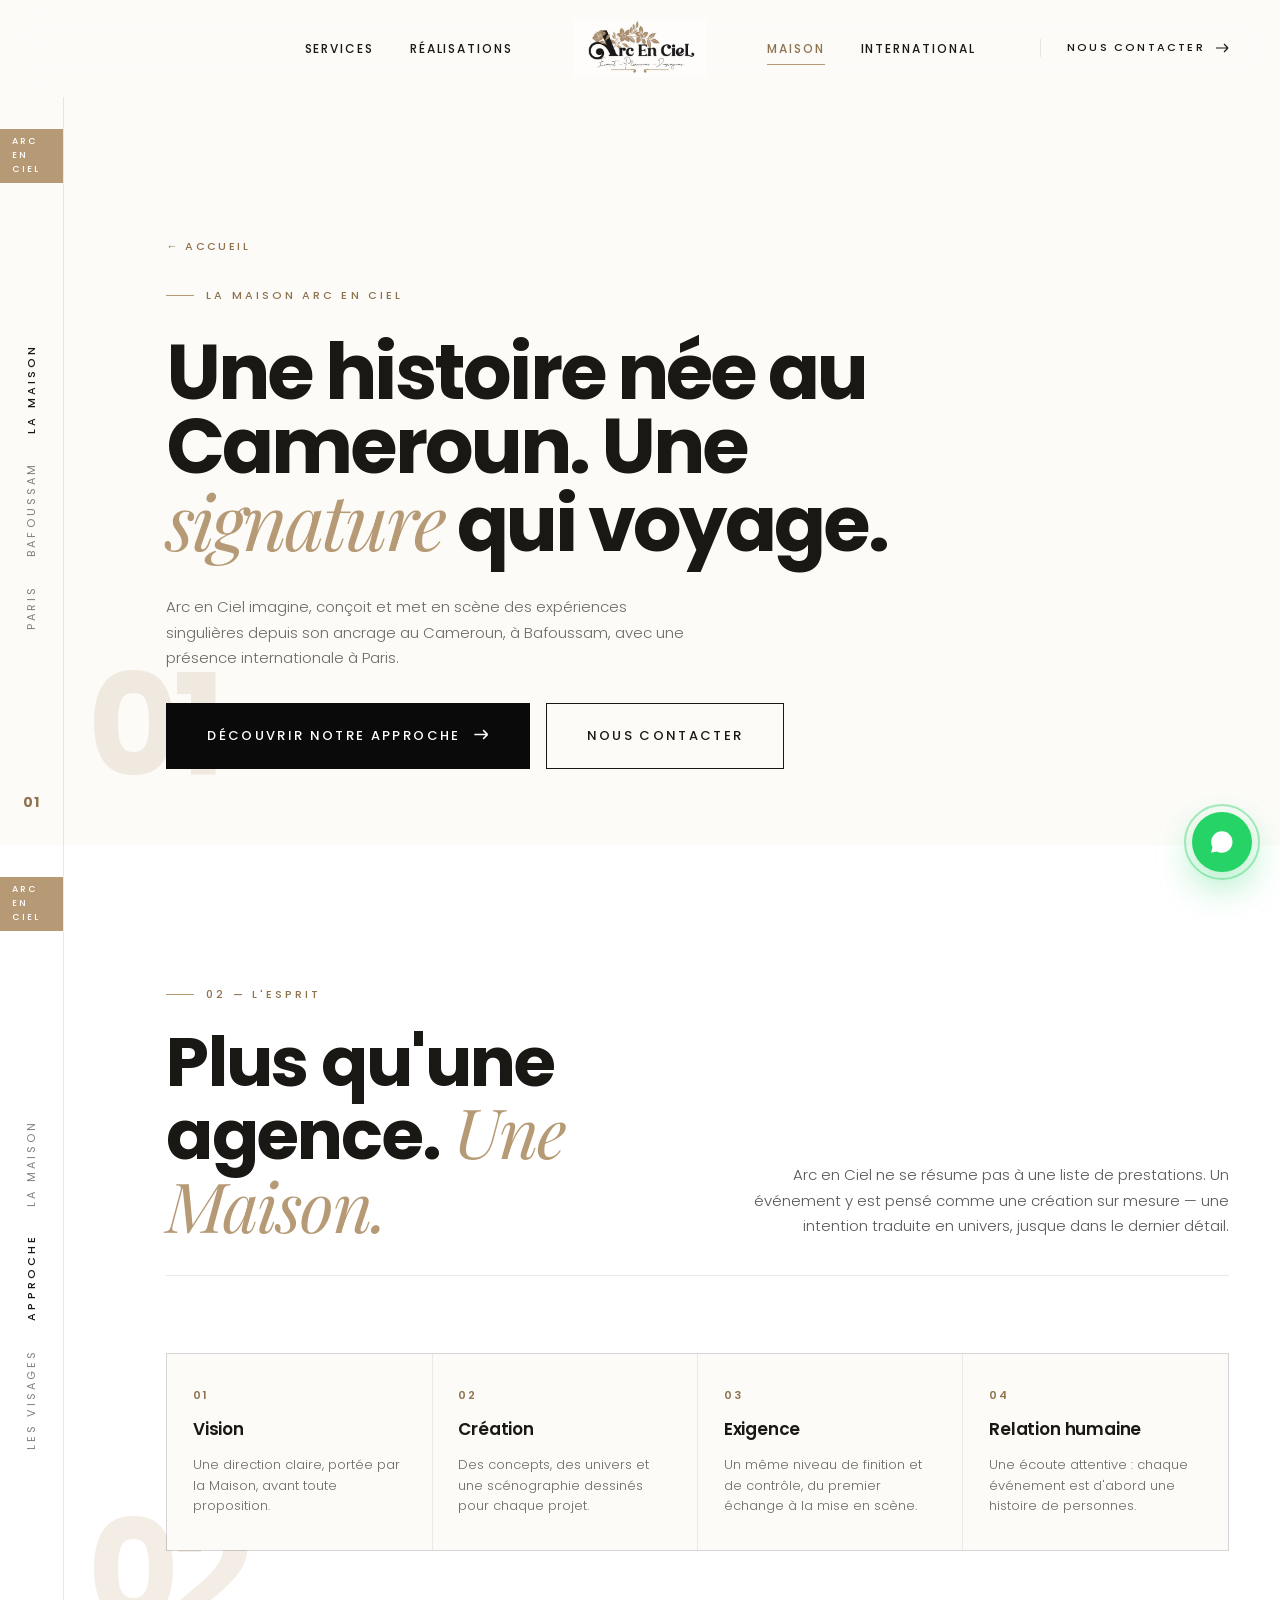
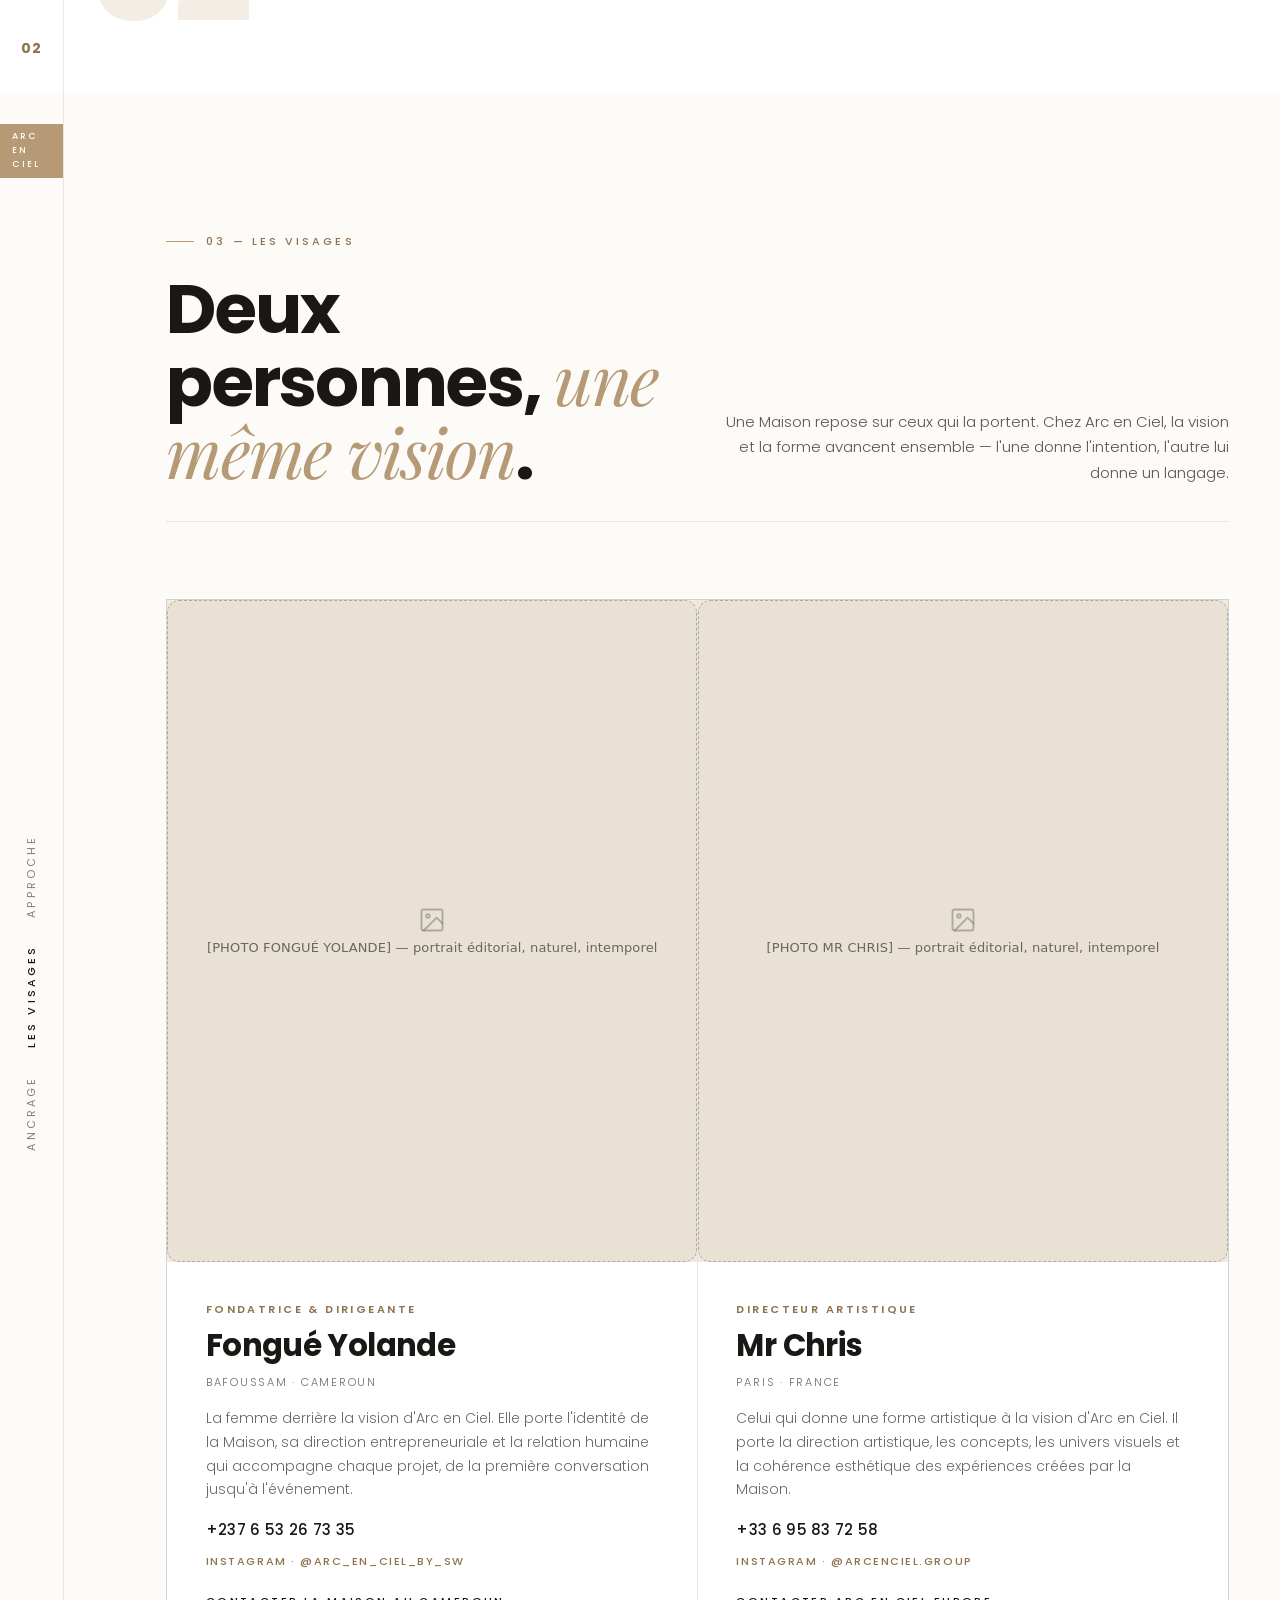
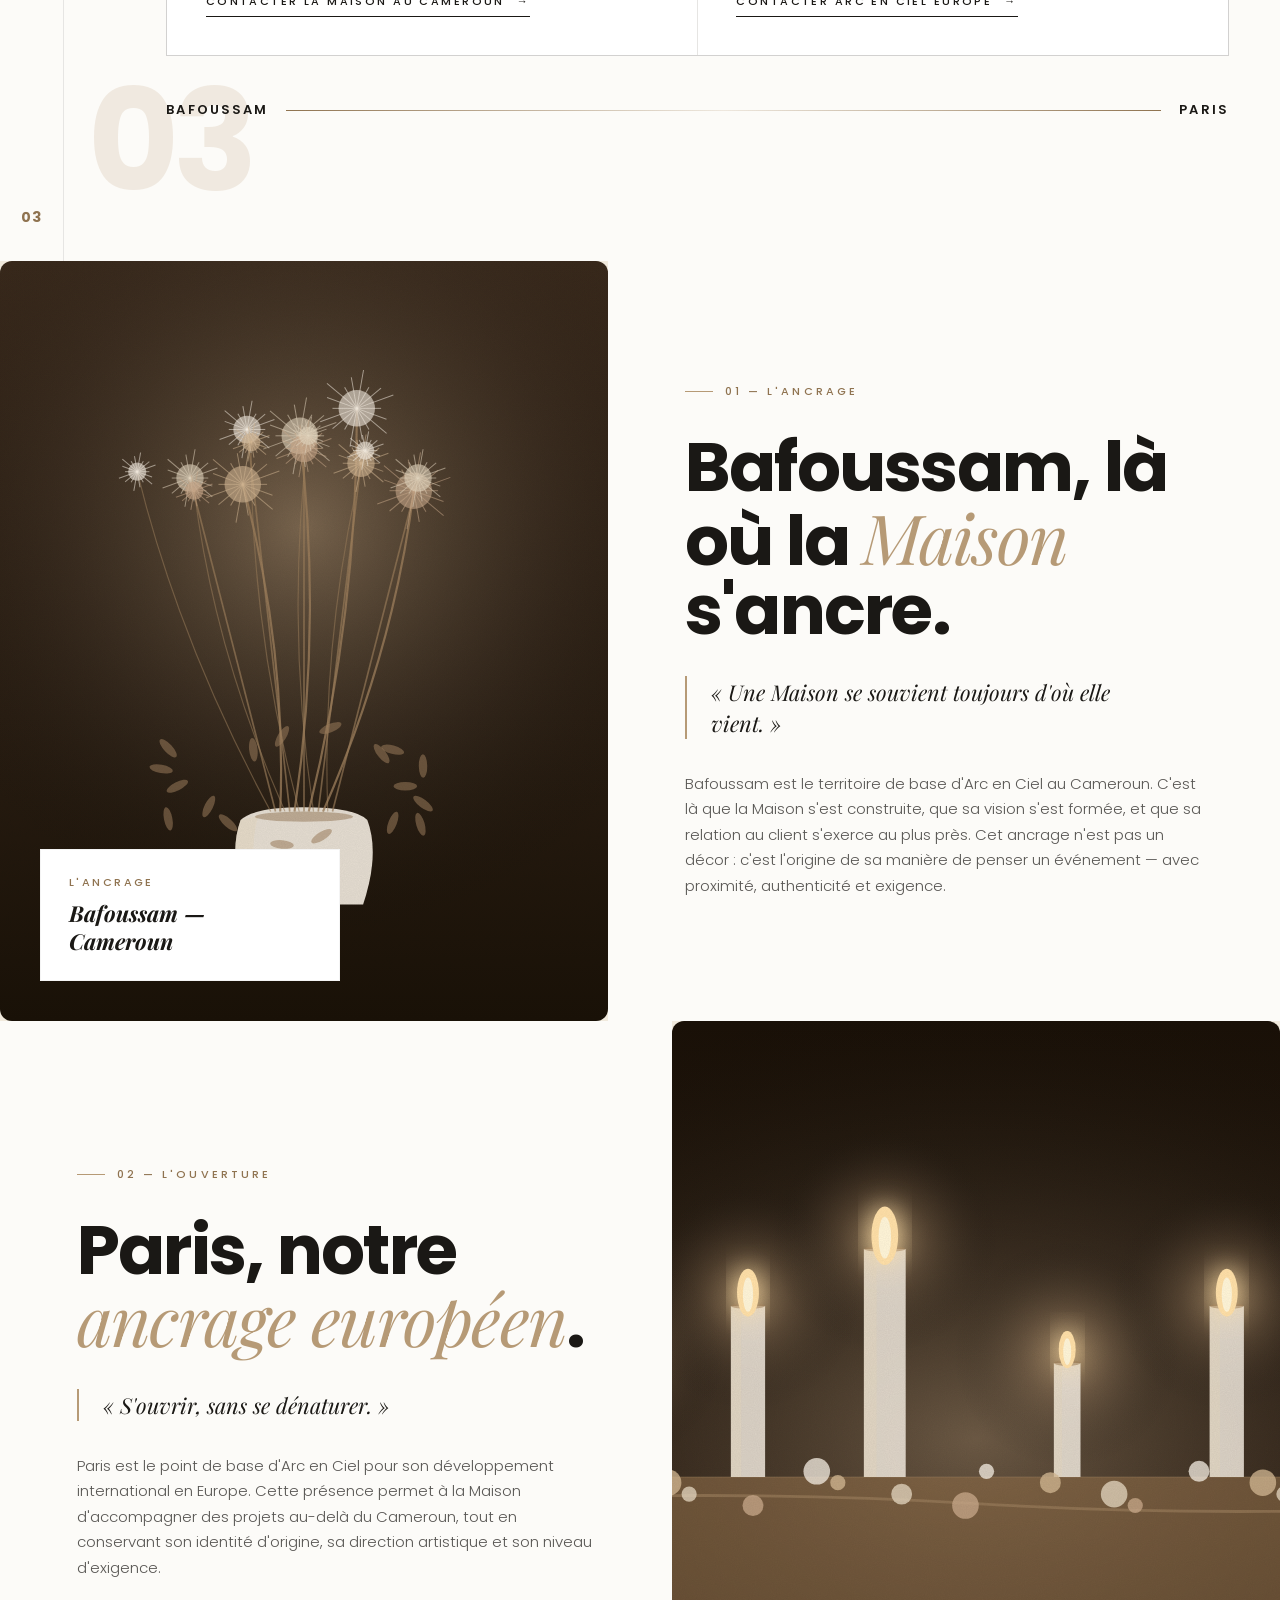
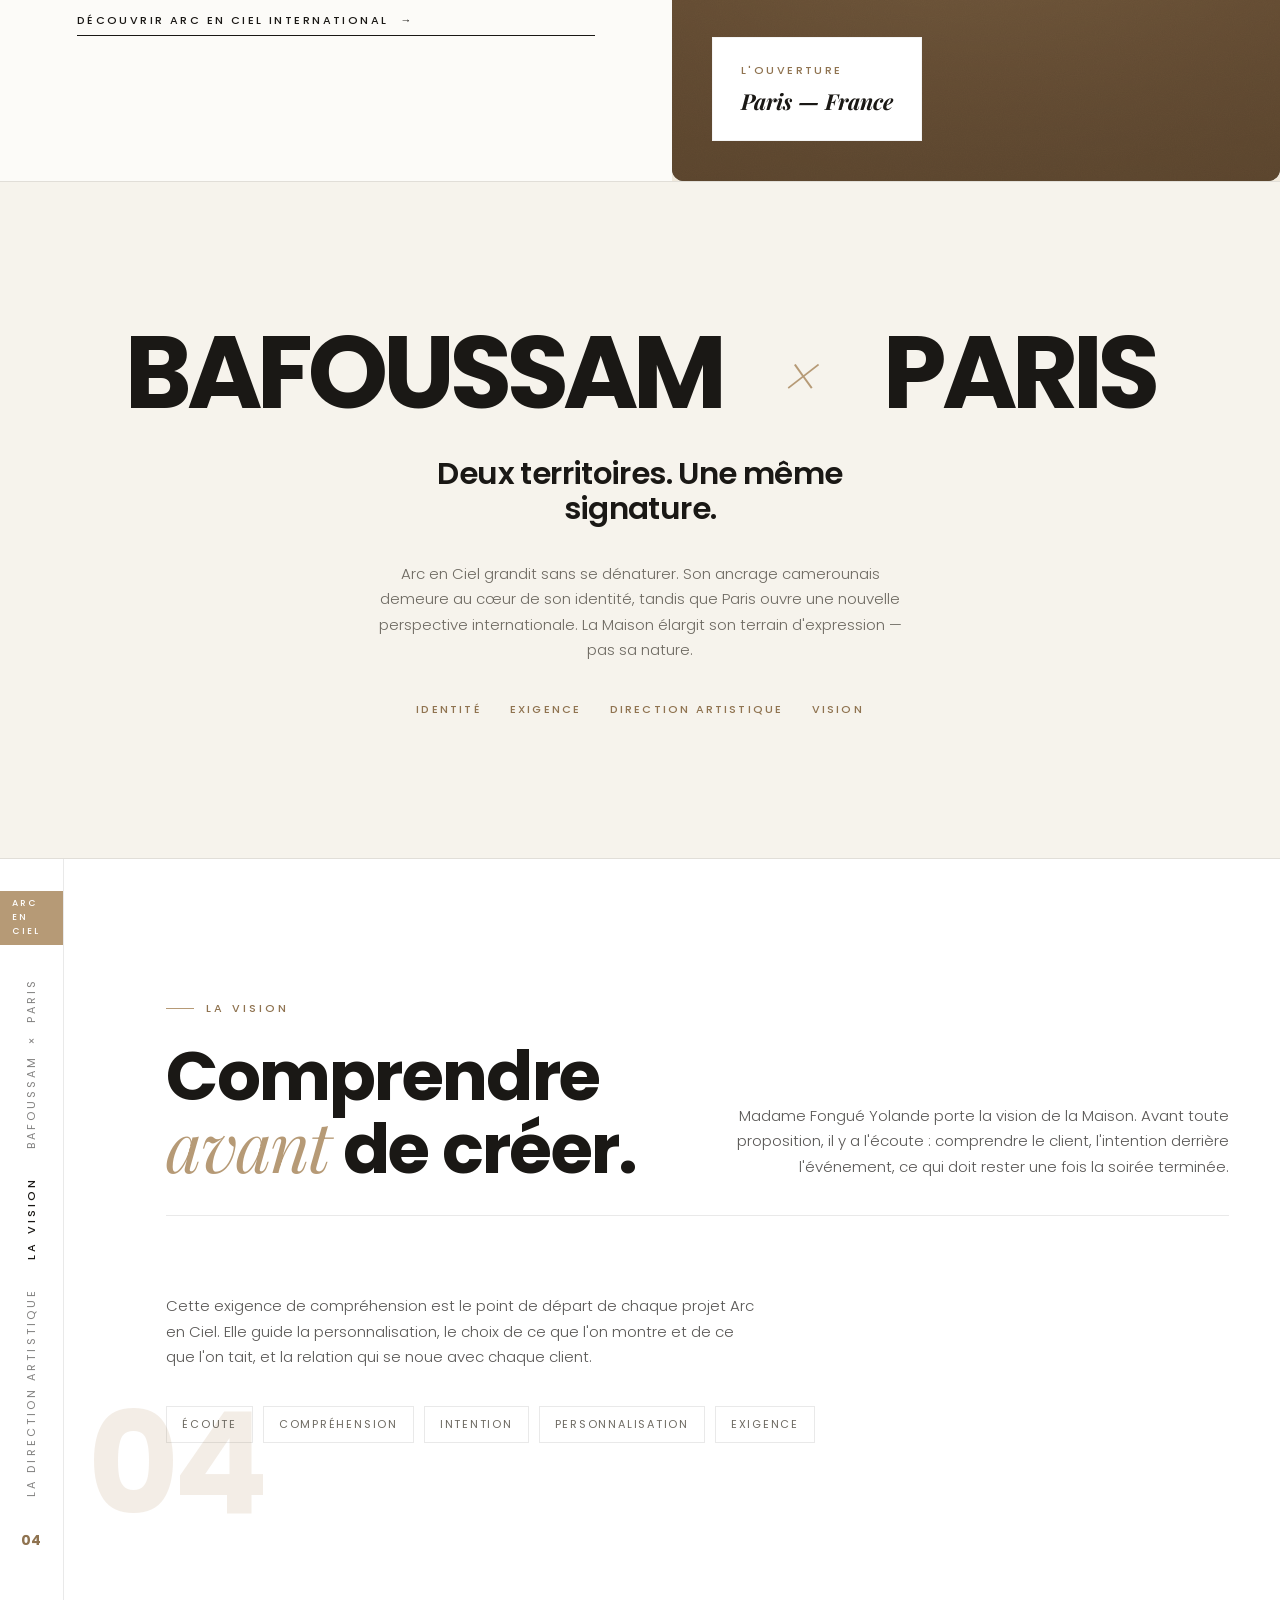
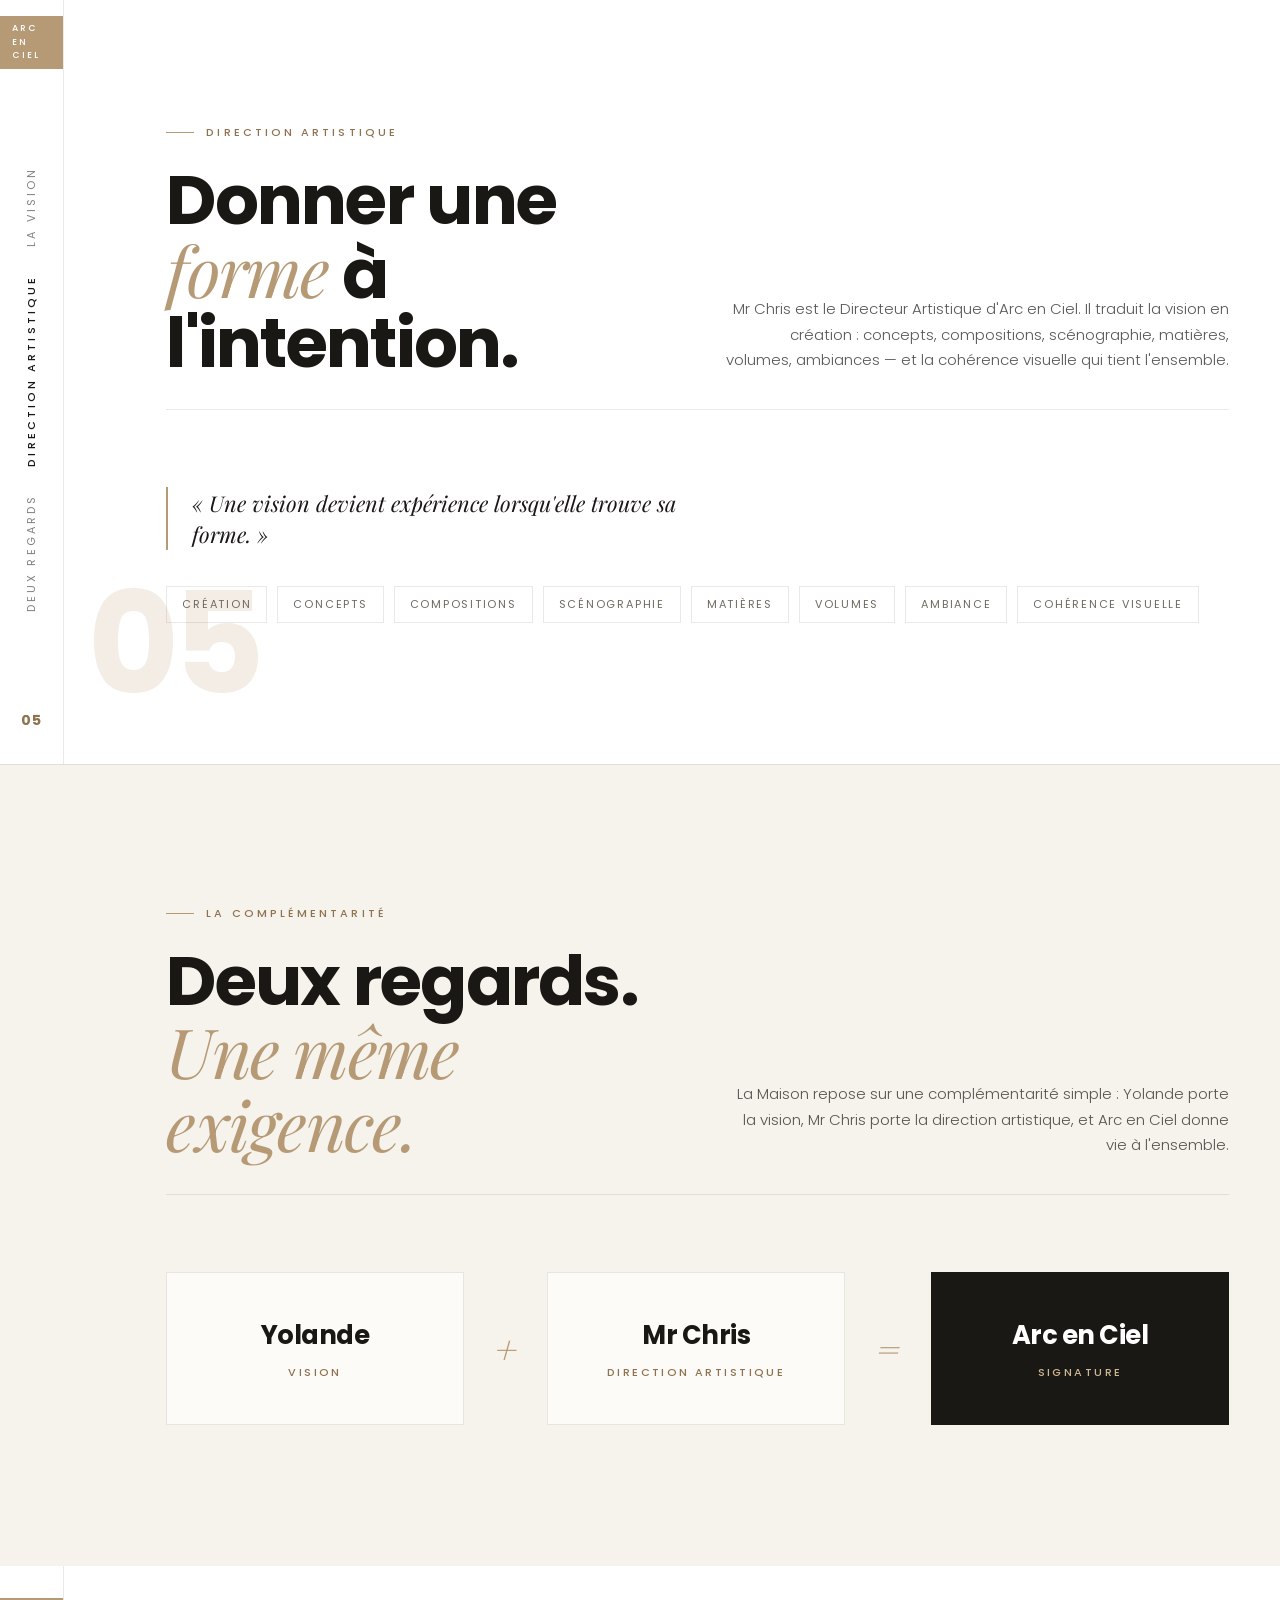
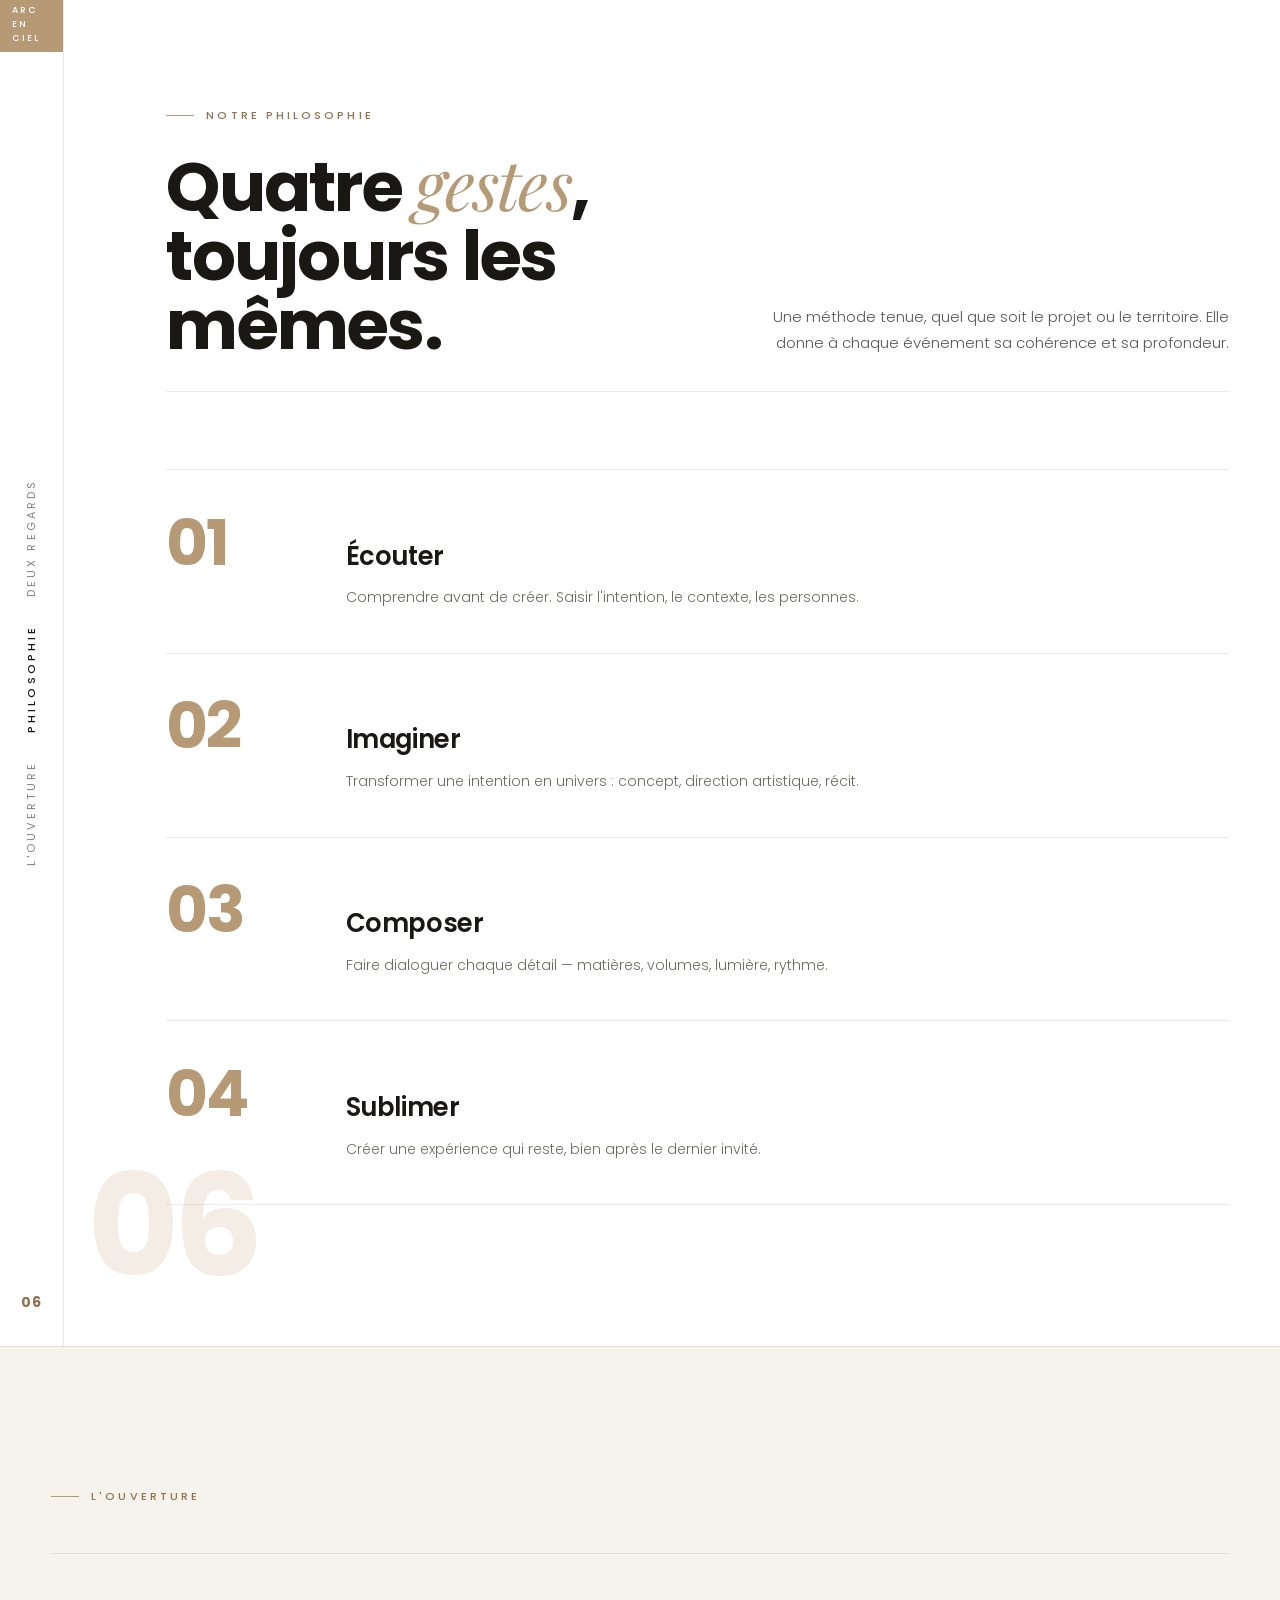
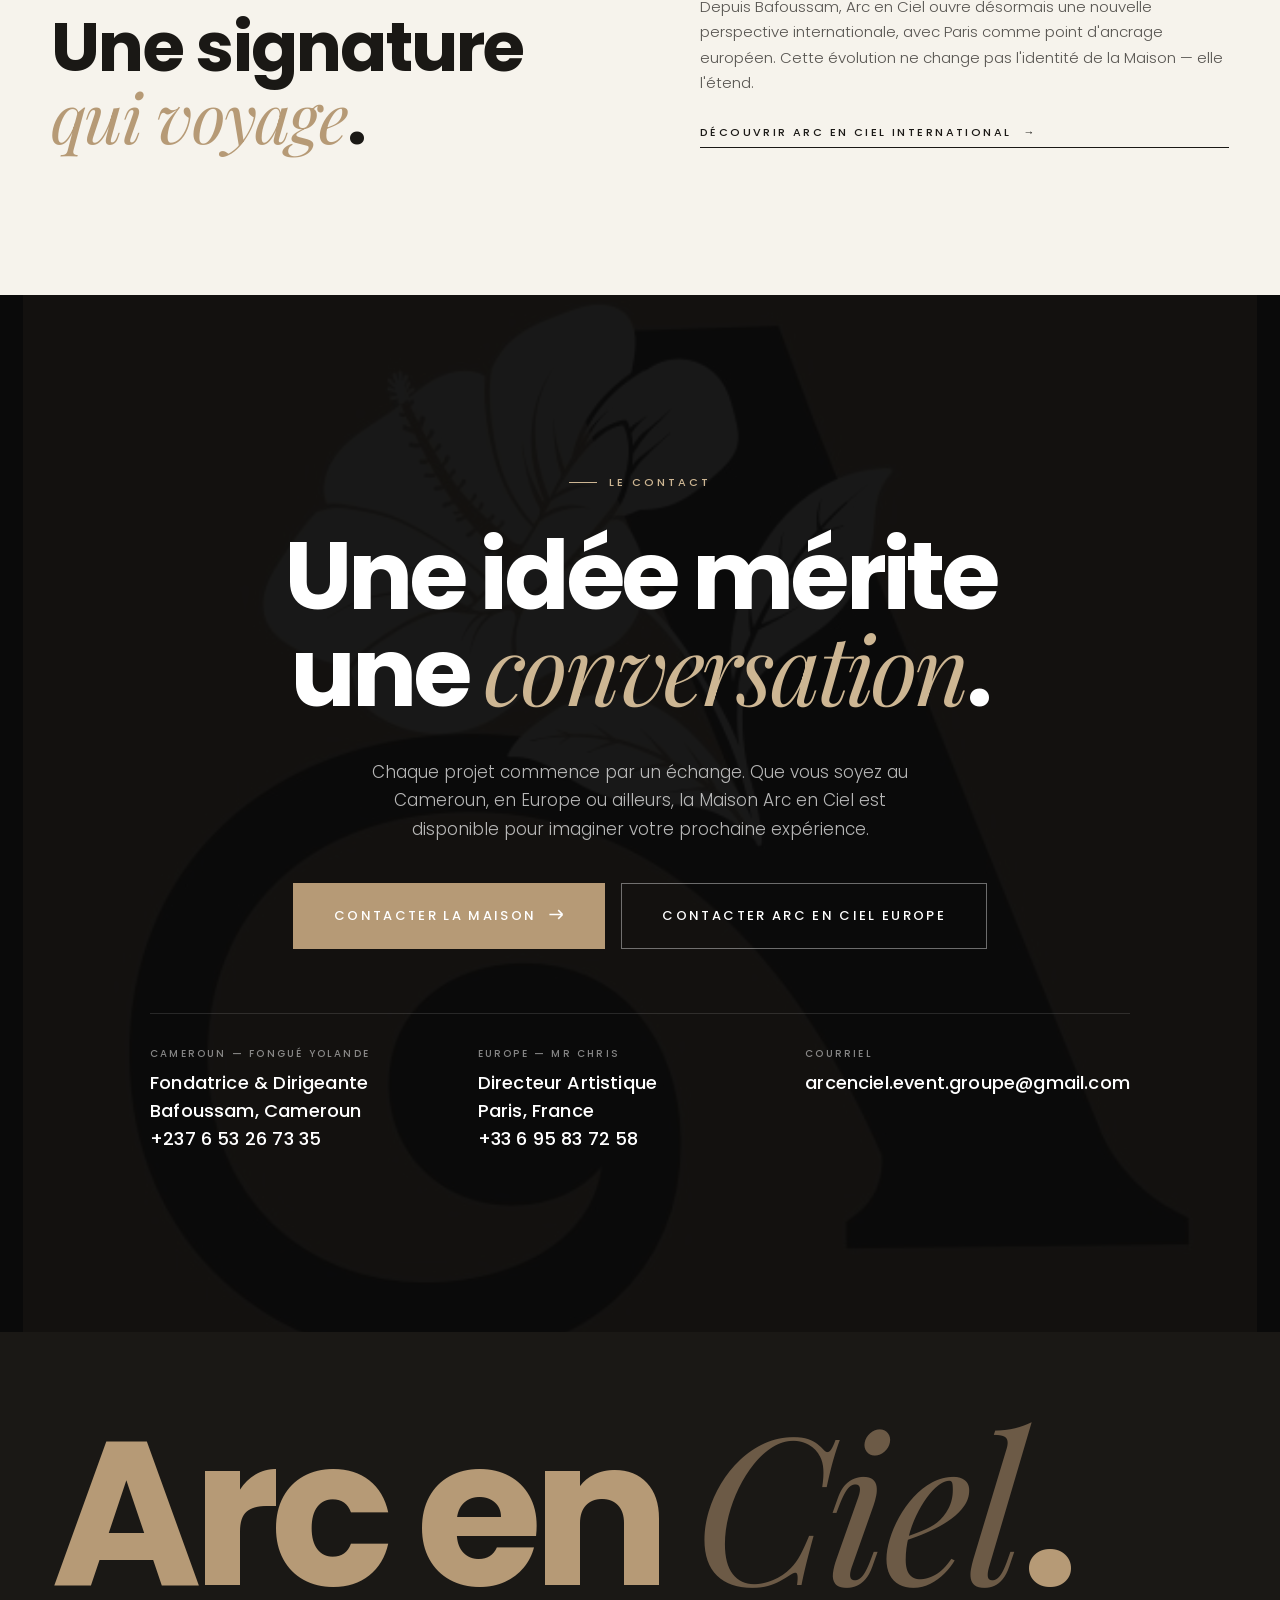
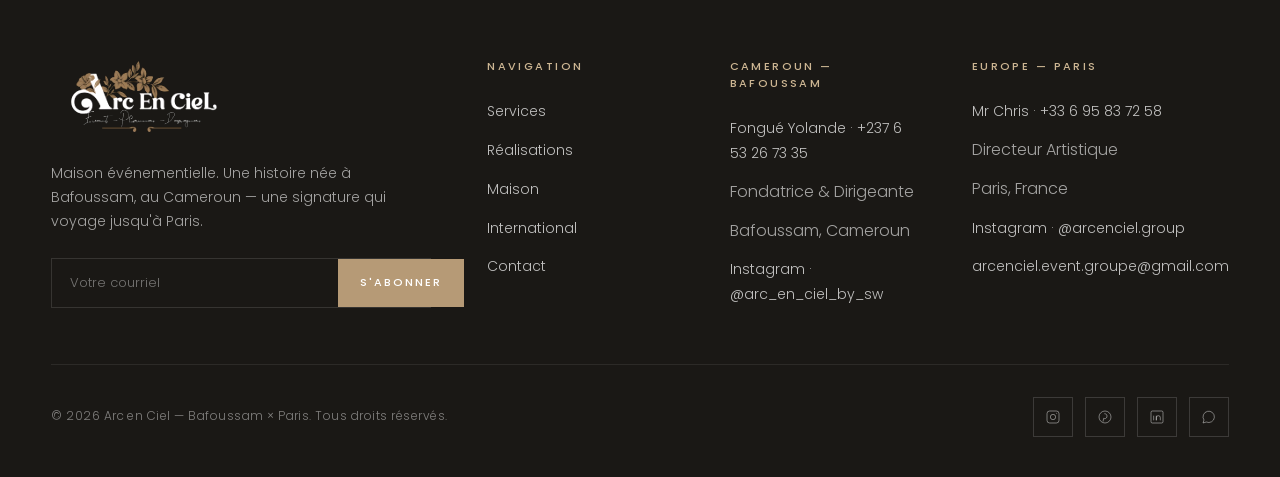
==== commit 3b5dc488: "Ajout de l'e-mail officiel arcenciel.event.groupe@gmail.com - Remplacement de [EMAIL OFFICIEL À AJOU" ====
--- a/arc-en-ciel/project/a-propos.html
+++ b/arc-en-ciel/project/a-propos.html
@@ -29,6 +29,7 @@
     "description": "Maison événementielle : direction artistique, conception et mise en scène d'expériences sur mesure, entre Bafoussam (Cameroun) et Paris (France).",
     "url": "https://arc-en-ciel-nu.vercel.app/",
     "logo": "https://arc-en-ciel-nu.vercel.app/assets/logo-full.jpg",
+    "email": "arcenciel.event.groupe@gmail.com",
     "areaServed": ["CM", "FR"],
     "founder": { "@type": "Person", "name": "Fongué Yolande", "jobTitle": "Fondatrice & Dirigeante" },
     "employee": { "@type": "Person", "name": "Mr Chris", "jobTitle": "Directeur Artistique" },
@@ -535,7 +536,7 @@
           </div>
           <div>
             Courriel
-            <b>[EMAIL OFFICIEL À AJOUTER]</b>
+            <b><a href="mailto:arcenciel.event.groupe@gmail.com">arcenciel.event.groupe@gmail.com</a></b>
           </div>
         </div>
       </div>
@@ -588,7 +589,7 @@
             <li>Directeur Artistique</li>
             <li>Paris, France</li>
             <li><a href="https://www.instagram.com/arcenciel.group" target="_blank" rel="noopener">Instagram · @arcenciel.group</a></li>
-            <li>[EMAIL OFFICIEL À AJOUTER]</li>
+            <li><a href="mailto:arcenciel.event.groupe@gmail.com">arcenciel.event.groupe@gmail.com</a></li>
           </ul>
         </div>
       </div>
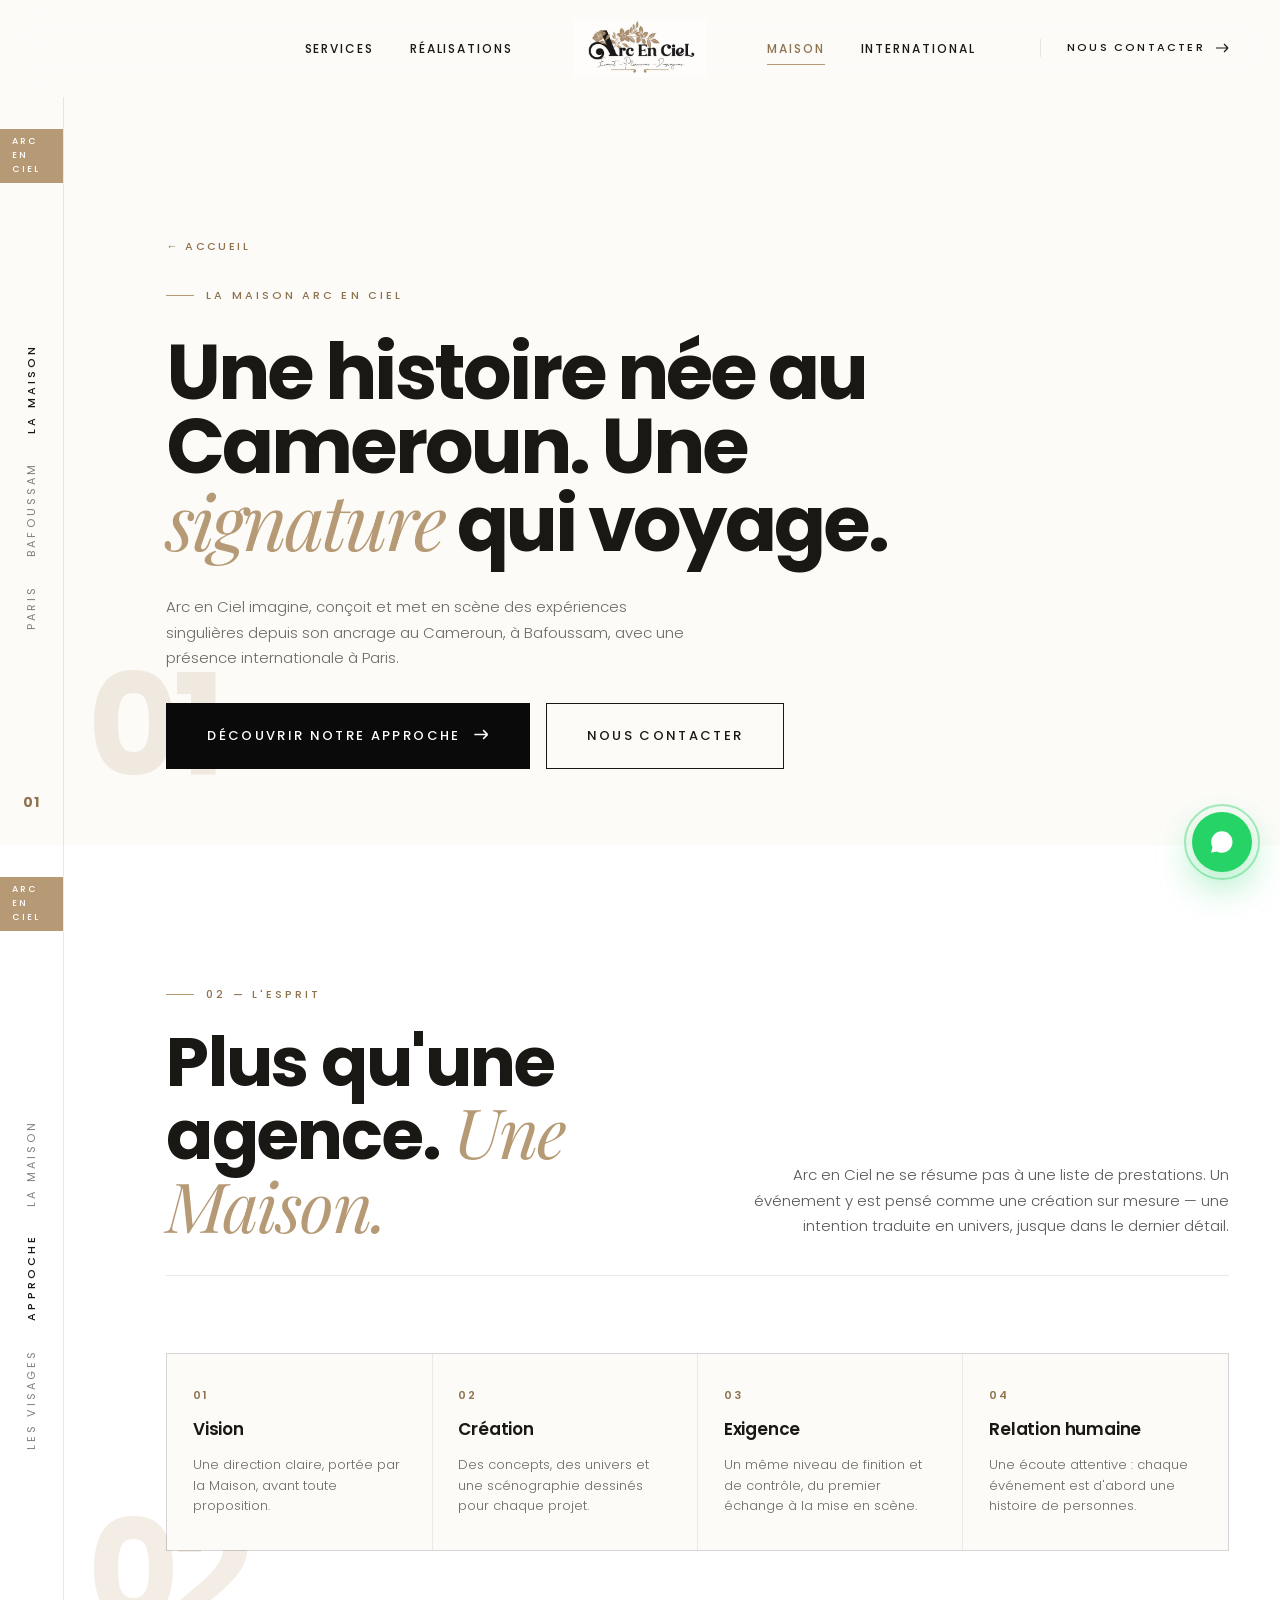
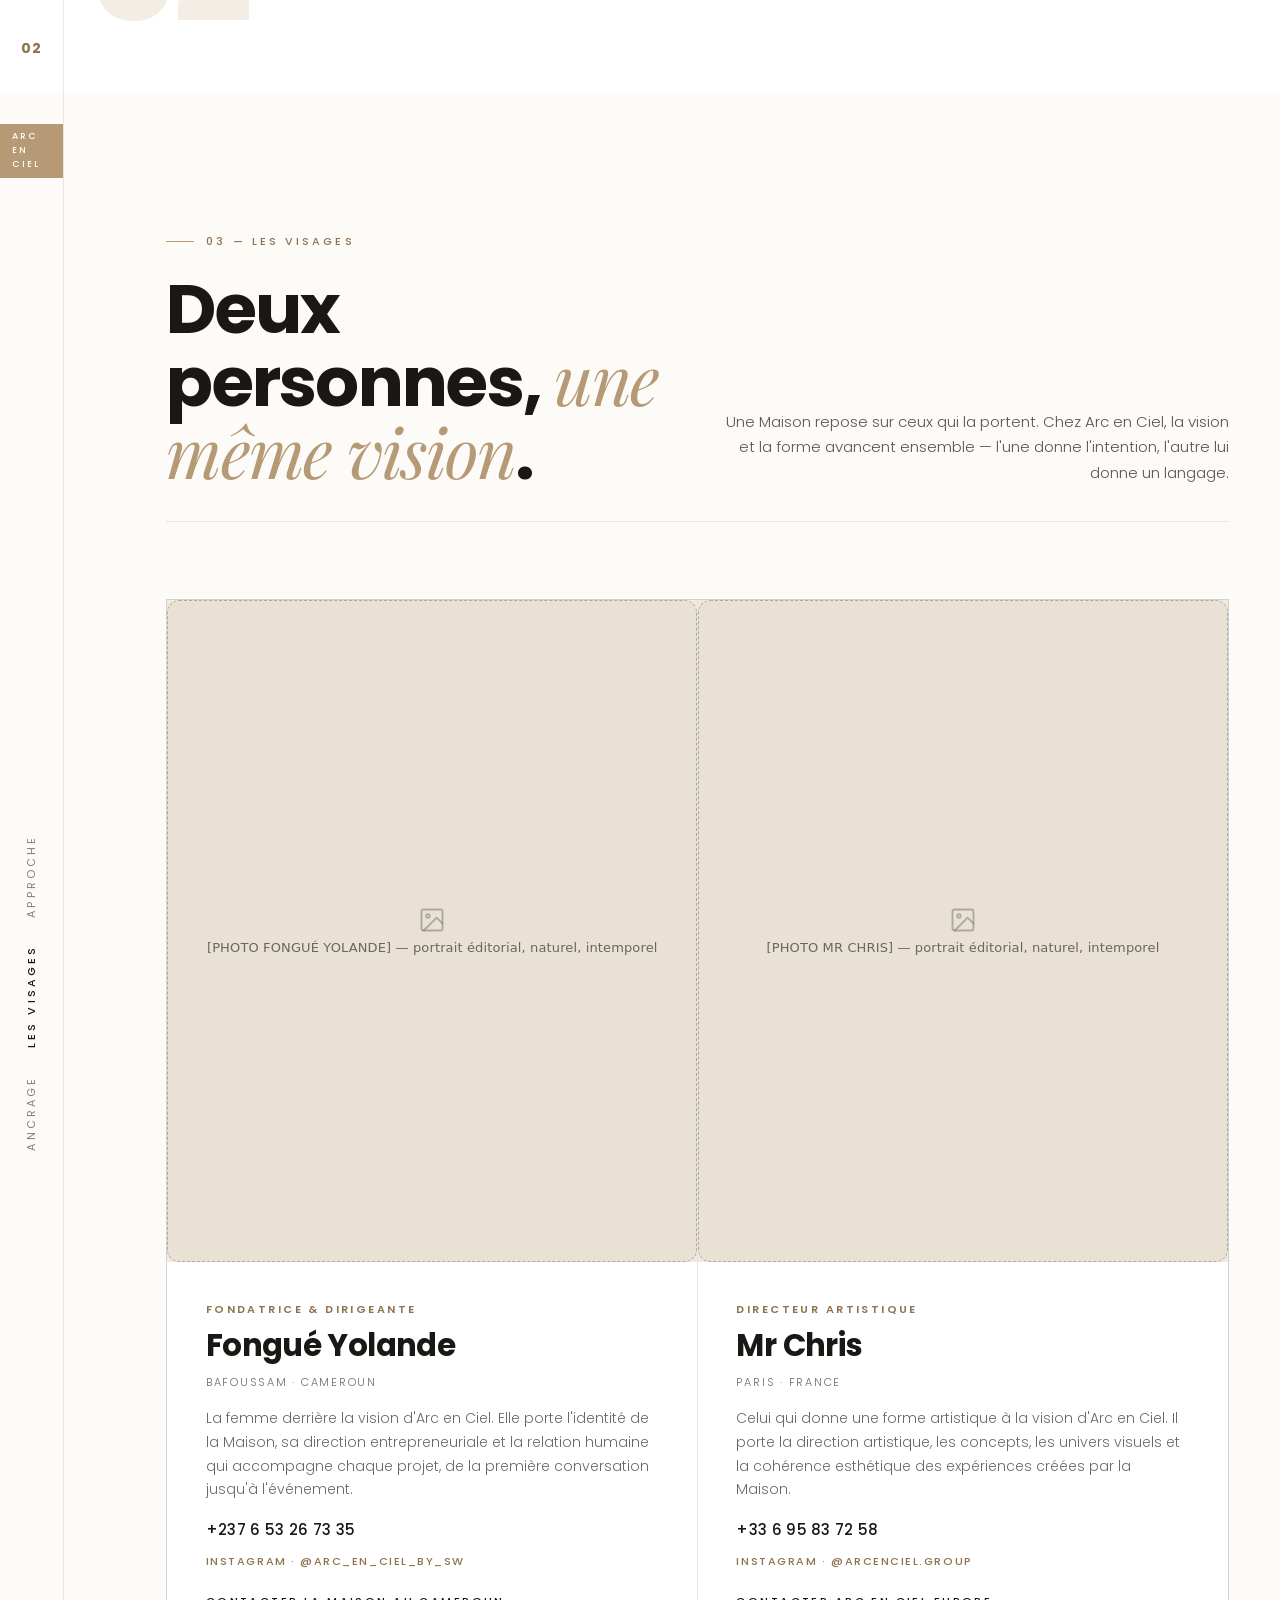
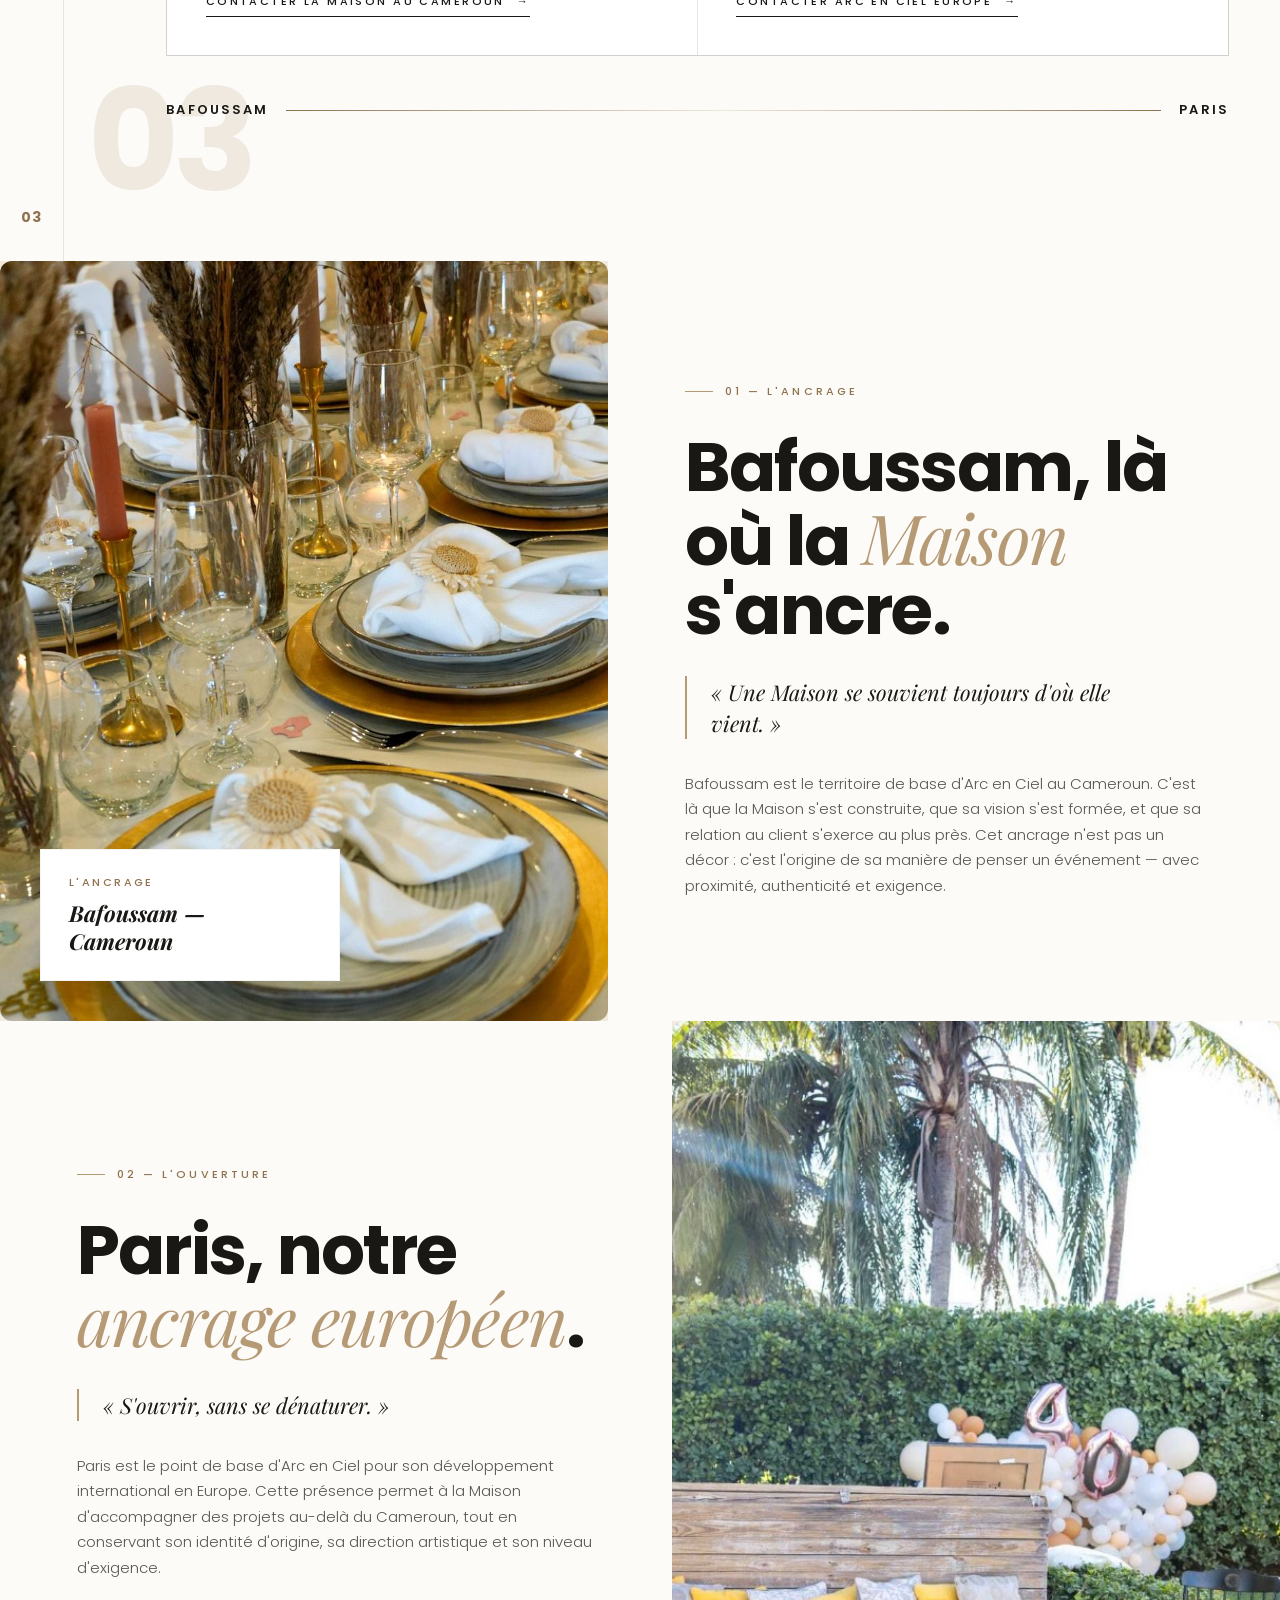
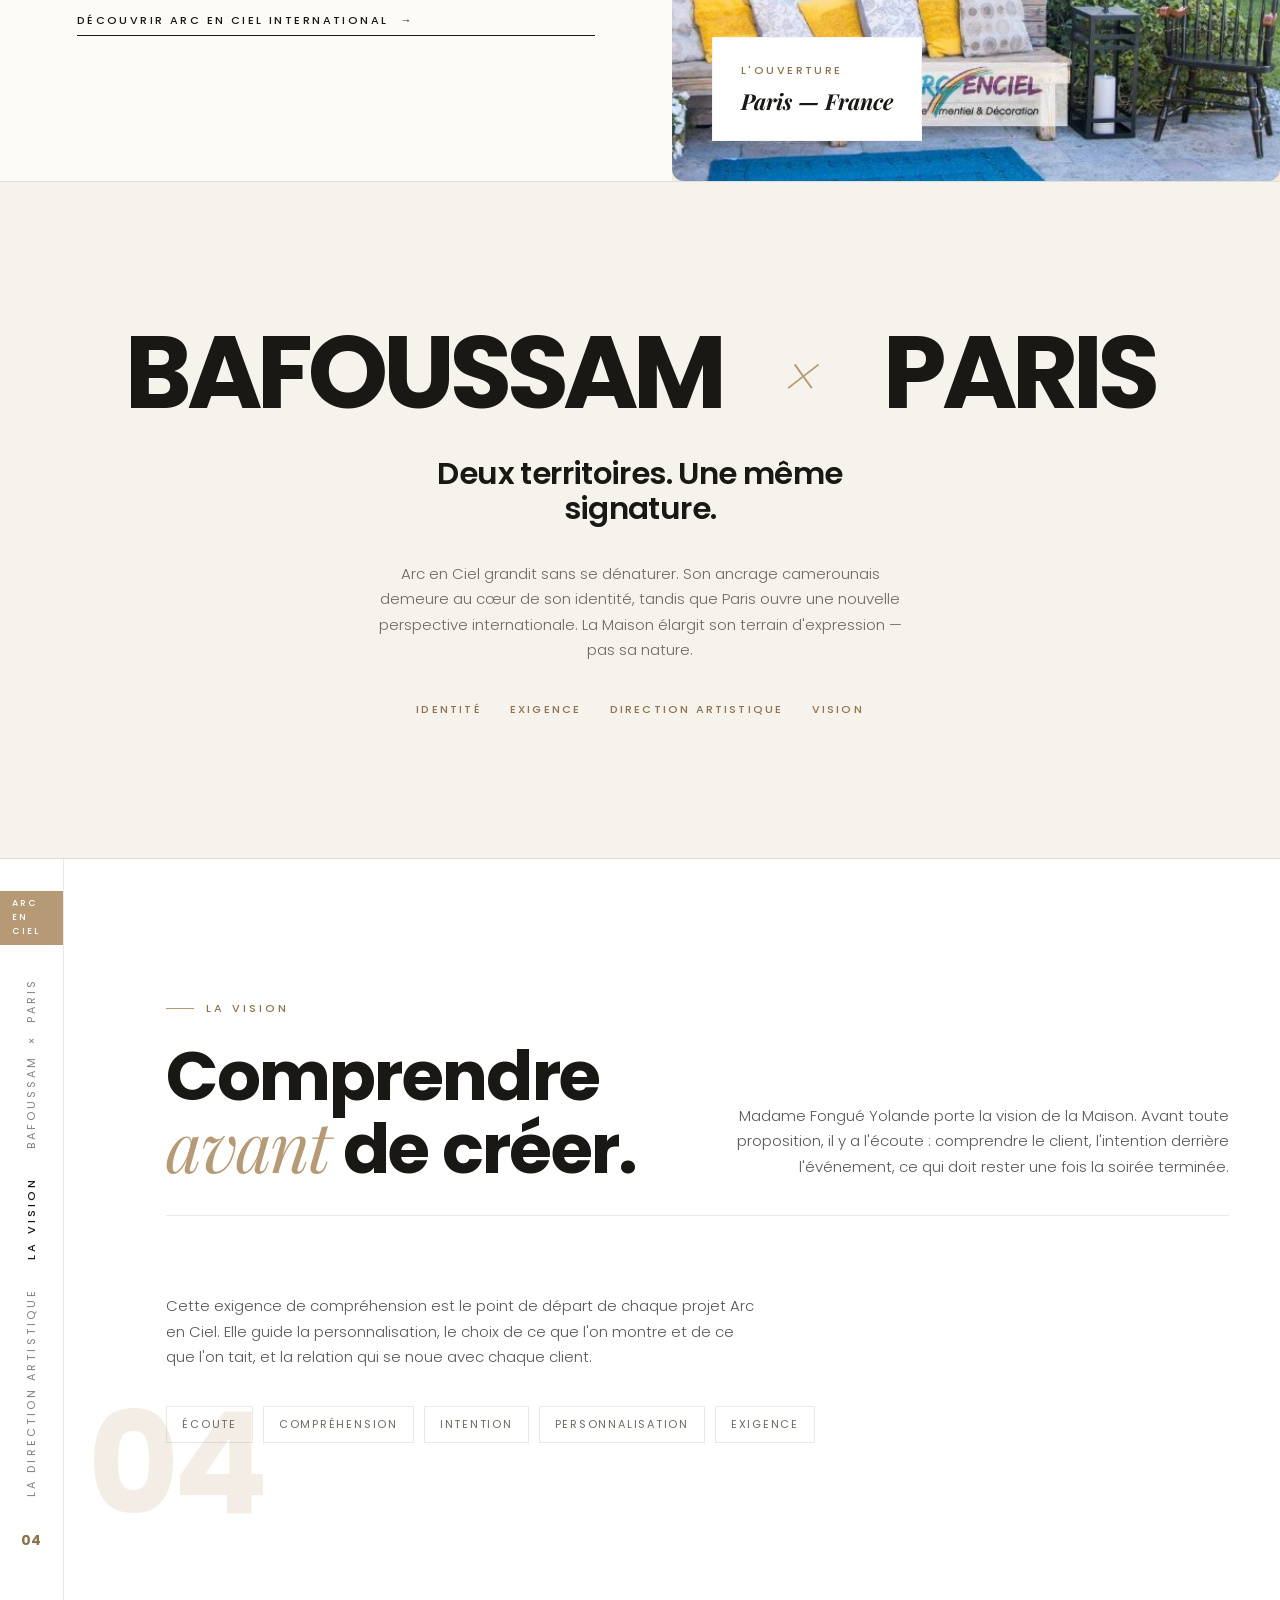
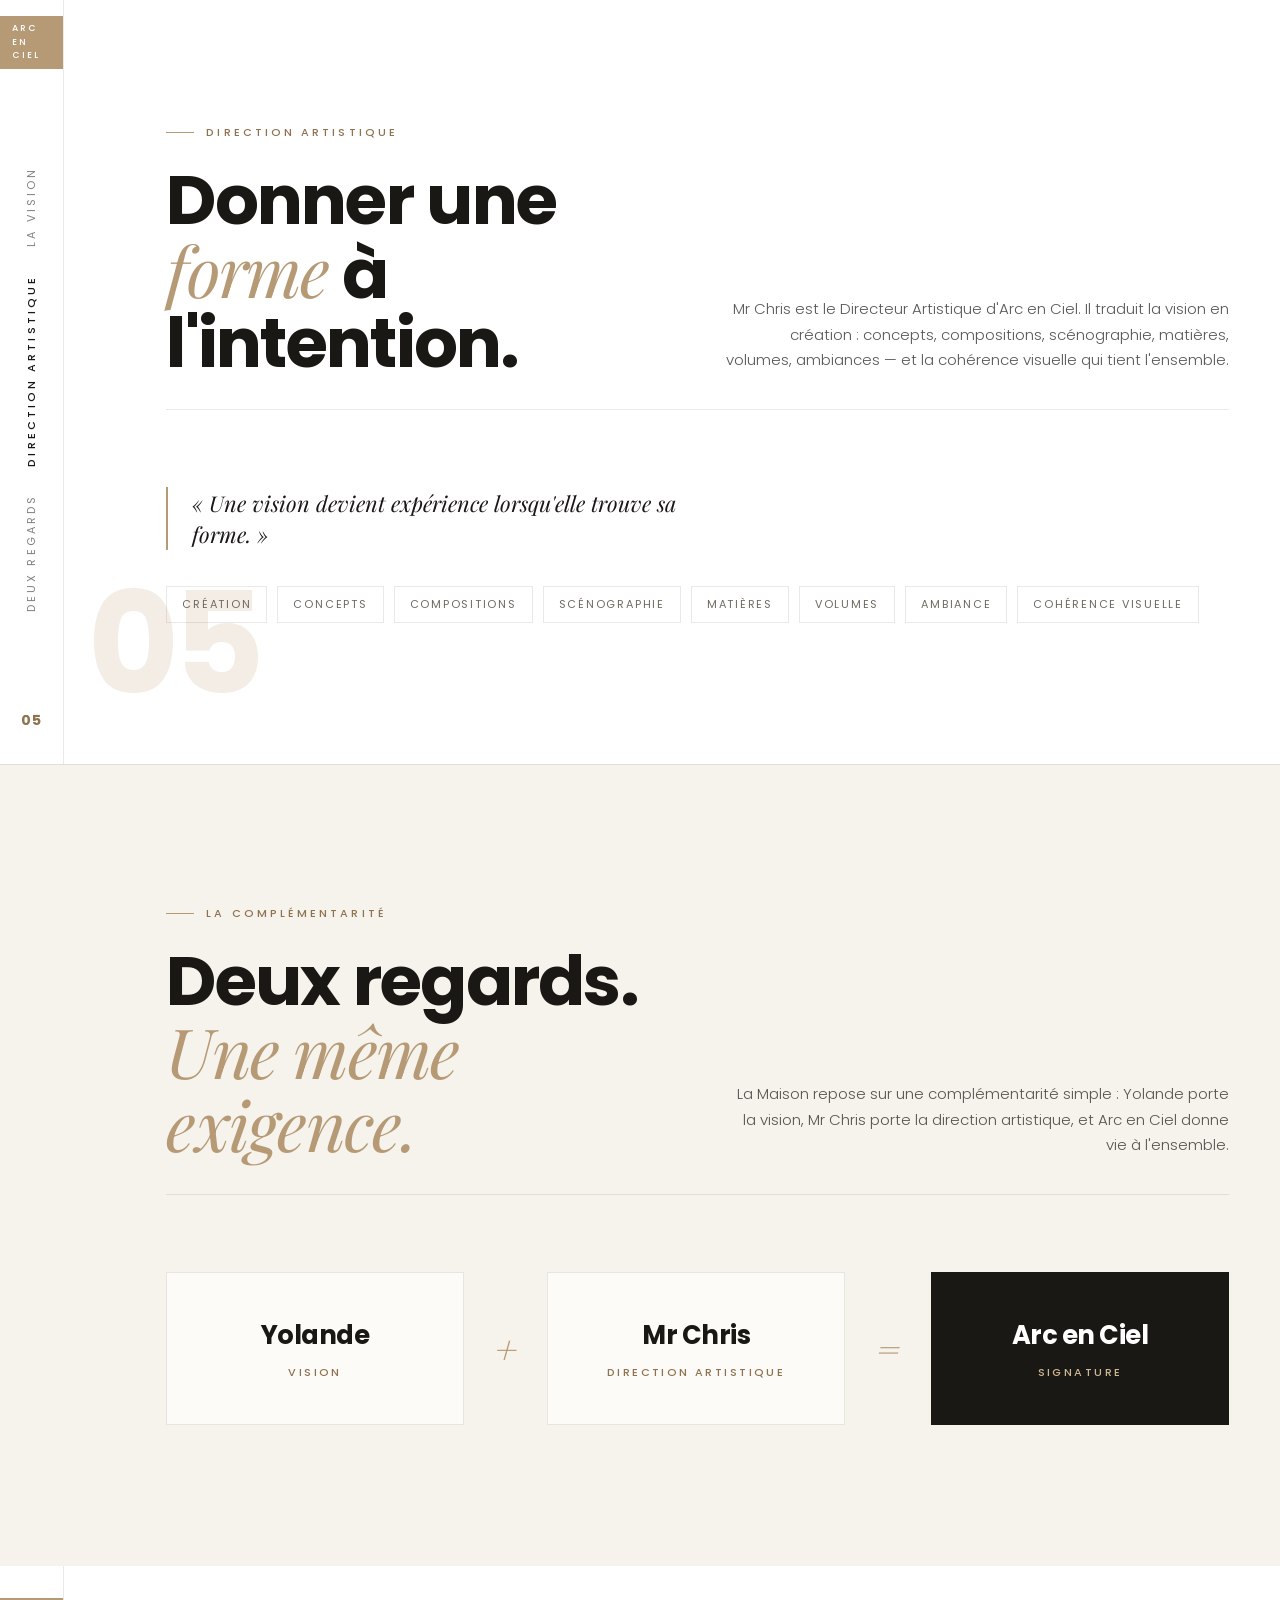
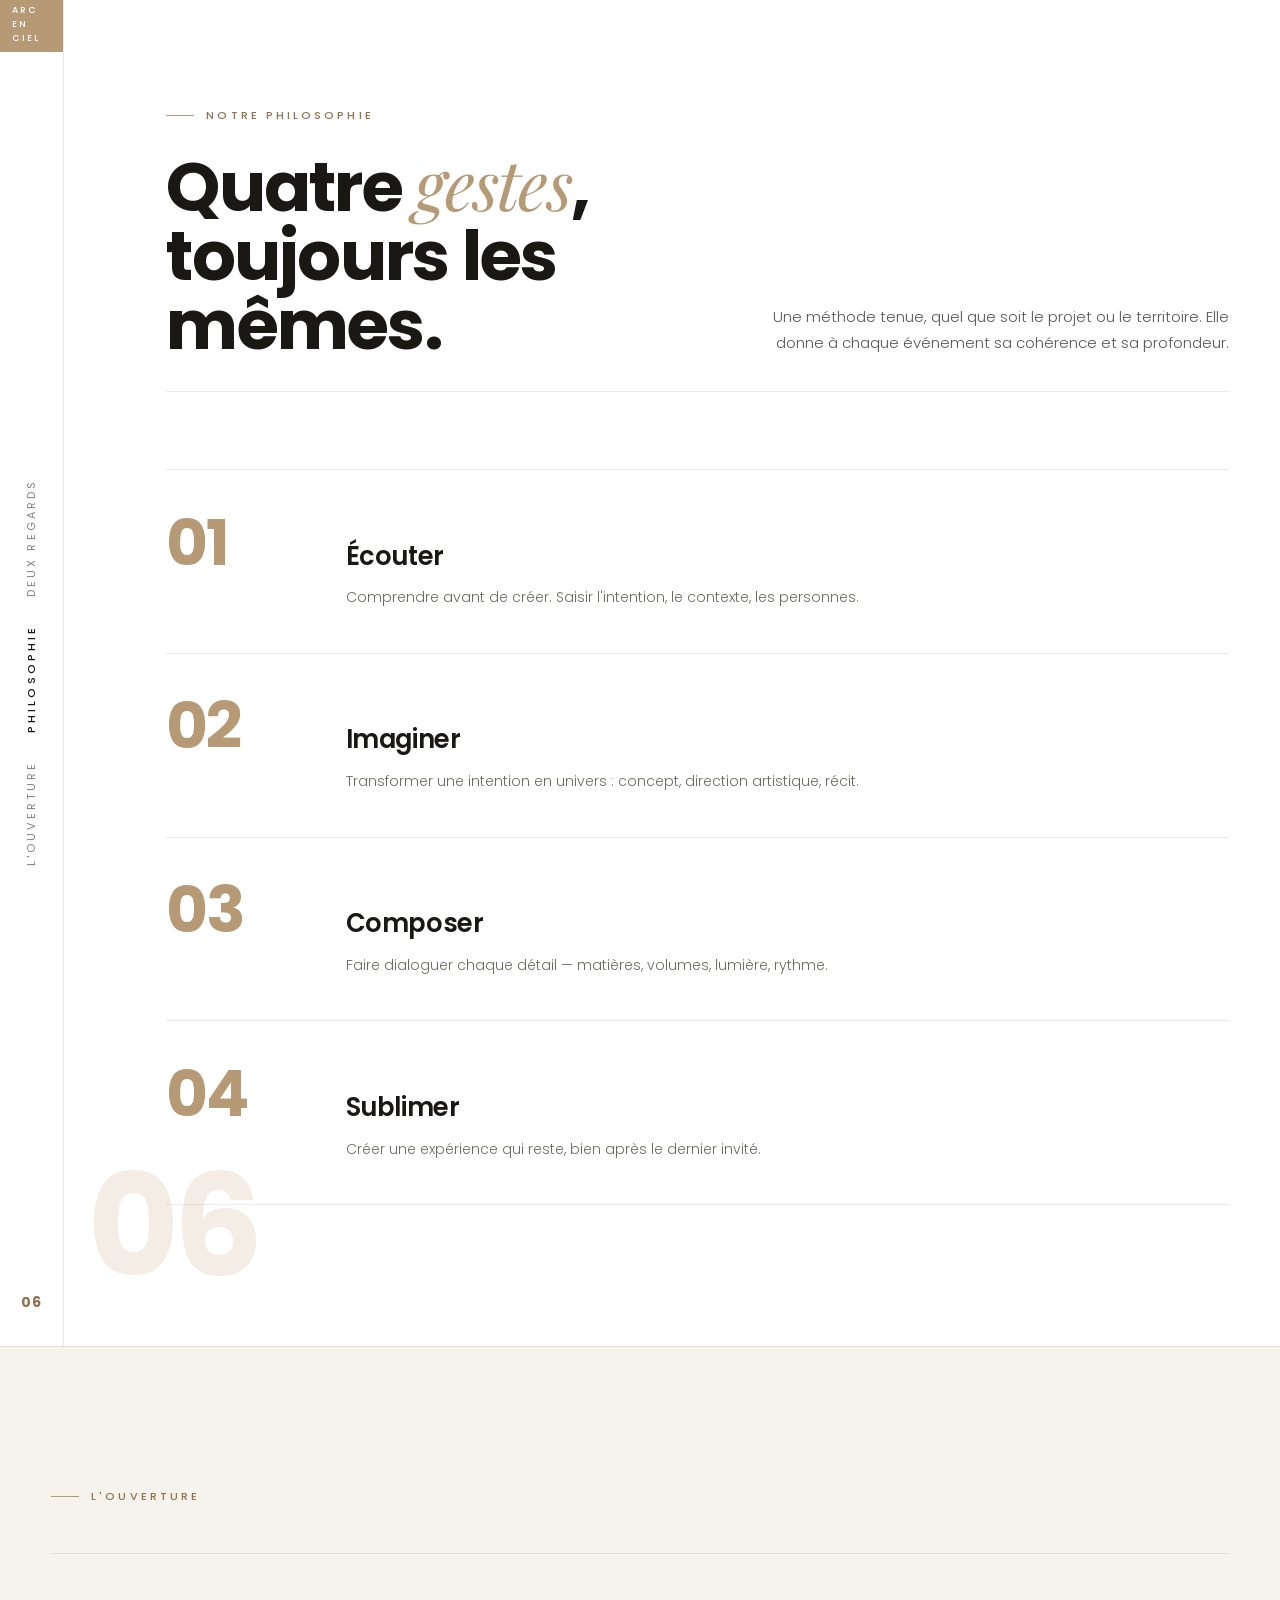
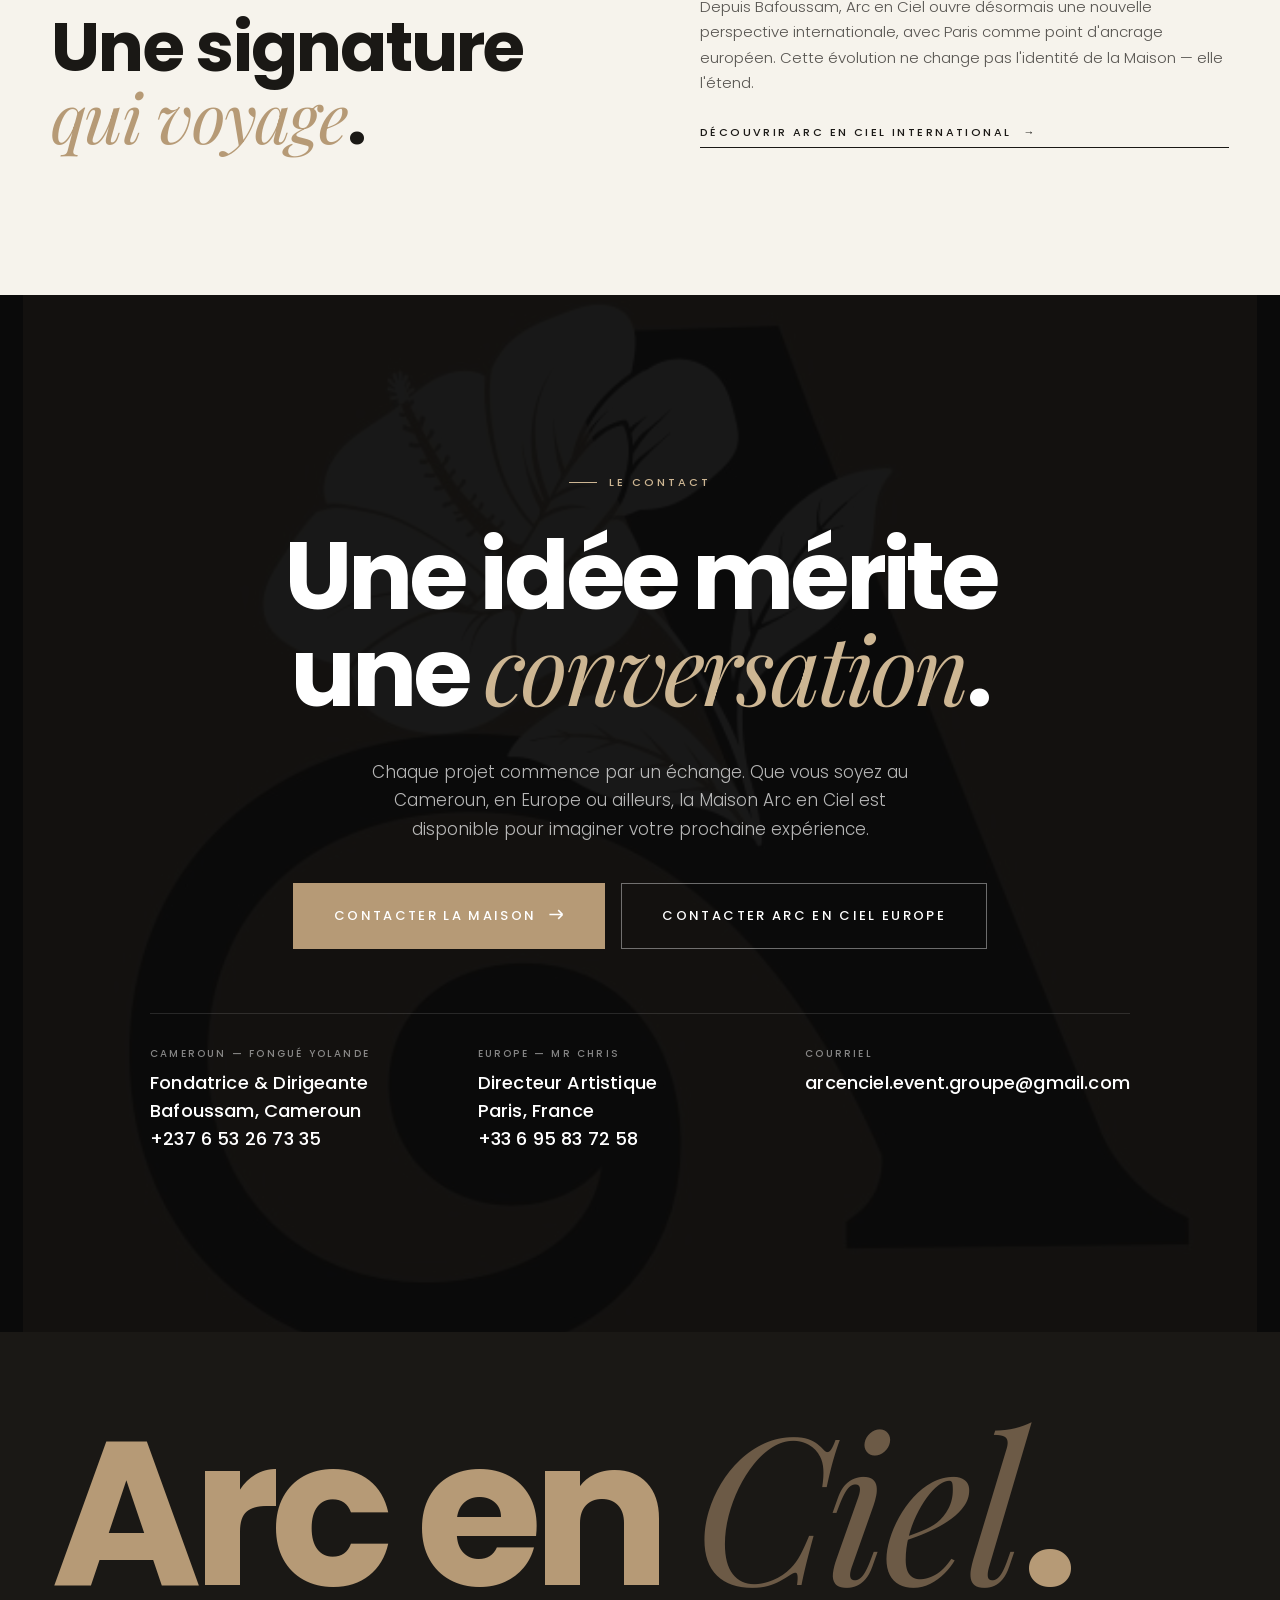
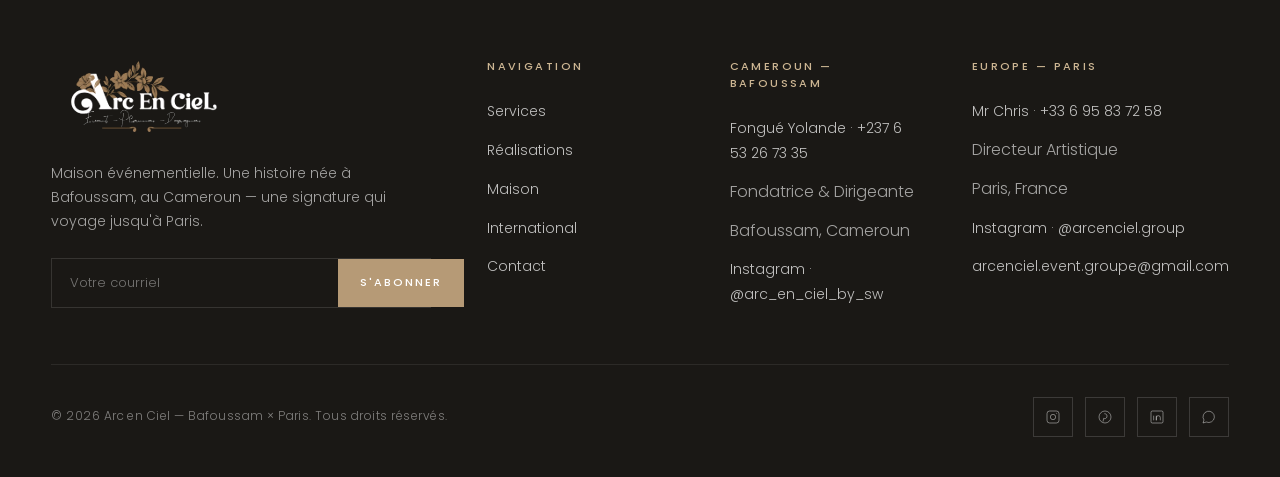
==== commit c11cd07e: "Intègre les vraies photos d'événements dans les image-slots - 9 photos retenues (uploads → assets/ph" ====
--- a/arc-en-ciel/project/a-propos.html
+++ b/arc-en-ciel/project/a-propos.html
@@ -254,7 +254,7 @@
   <!-- ========== 04 · Bafoussam ========== -->
   <section class="editorial" data-screen-label="Ancrage">
     <div class="editorial__media">
-      <image-slot id="ap-baf" src="assets/imagery/03-floral-sepia.svg" placeholder="Ancrage Arc en Ciel — Bafoussam, matières et lumière"></image-slot>
+      <image-slot id="ap-baf" src="assets/photos/art-de-la-table.jpg" placeholder="Ancrage Arc en Ciel — Bafoussam, matières et lumière"></image-slot>
       <div class="stamp">
         <small>L'ancrage</small>
         <b>Bafoussam — Cameroun</b>
@@ -286,7 +286,7 @@
       <a href="international.html" class="link">Découvrir Arc en Ciel International <span class="arrow">→</span></a>
     </div>
     <div class="editorial__media">
-      <image-slot id="ap-paris" src="assets/imagery/07-soiree-bougies.svg" placeholder="Ouverture Arc en Ciel — Paris, scénographie du soir"></image-slot>
+      <image-slot id="ap-paris" src="assets/photos/jardin-anniversaire.jpg" placeholder="Ouverture Arc en Ciel — Paris, scénographie du soir"></image-slot>
       <div class="stamp">
         <small>L'ouverture</small>
         <b>Paris — France</b>
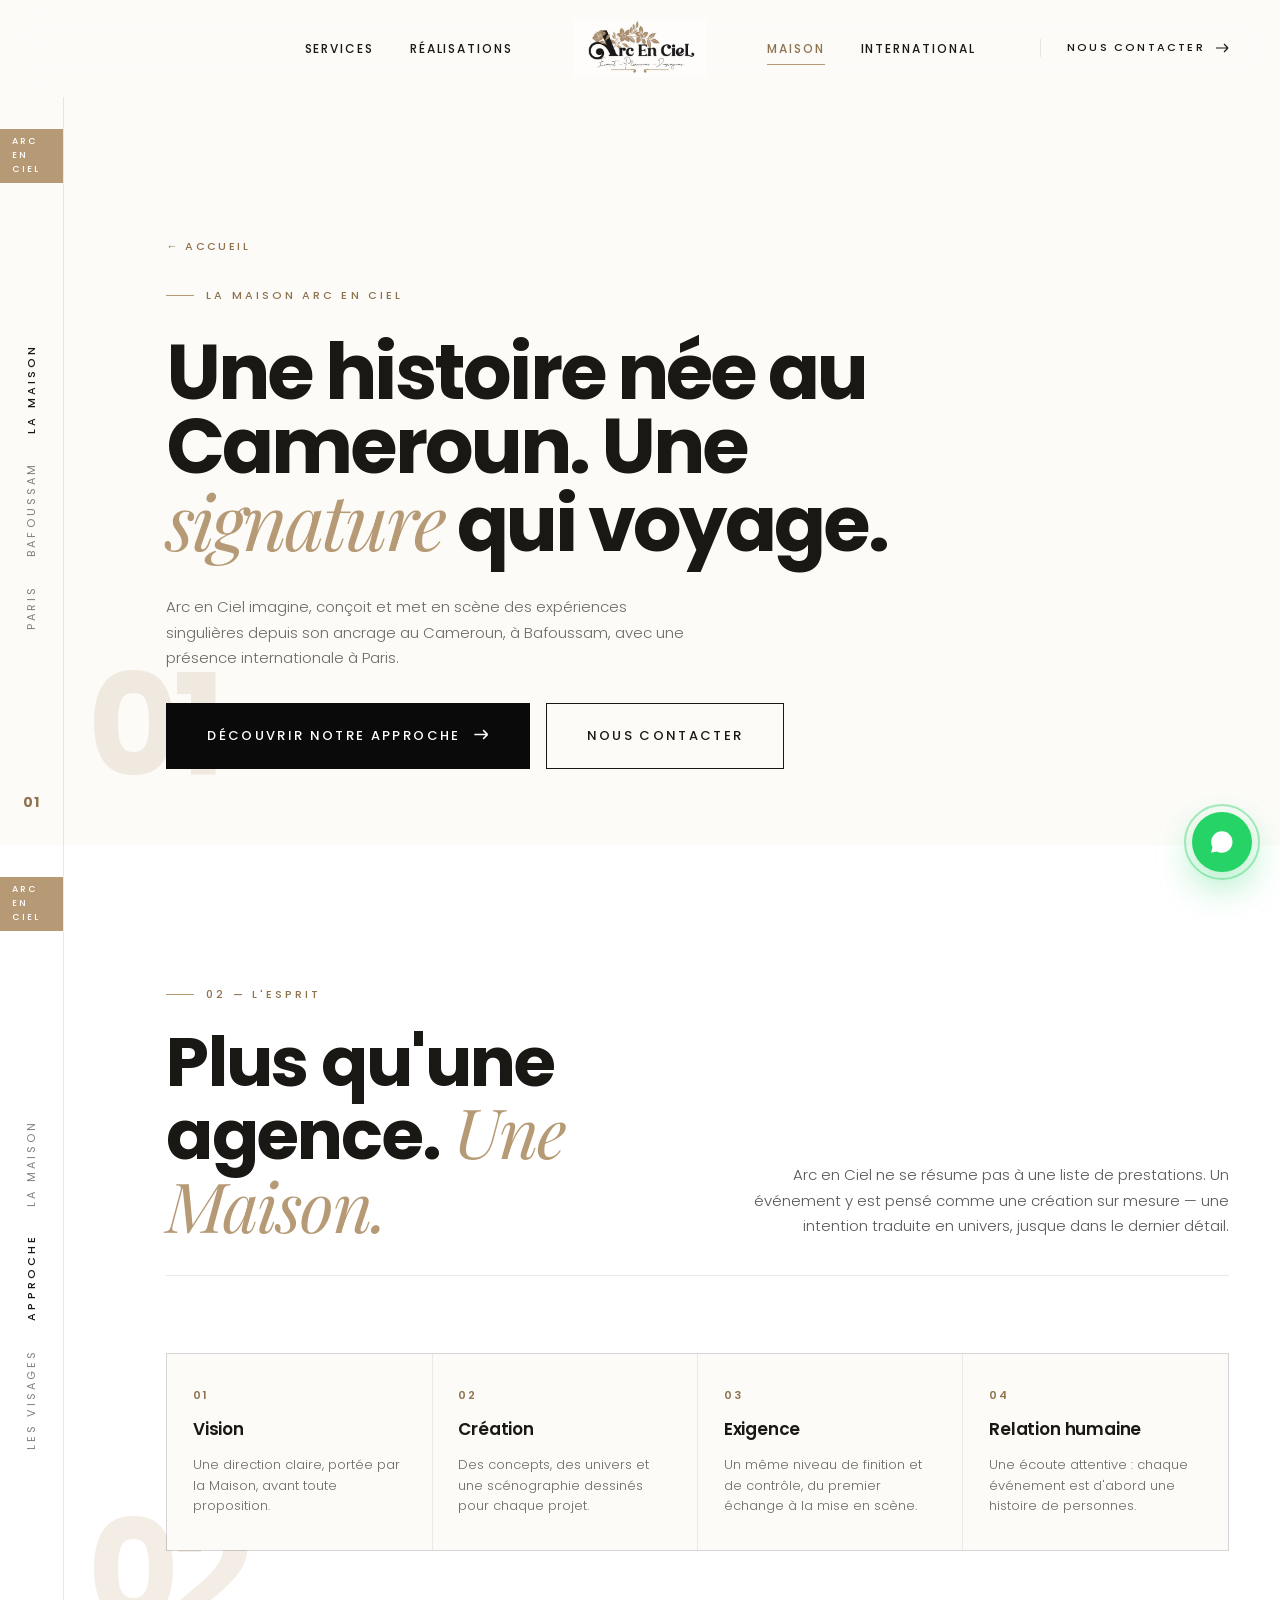
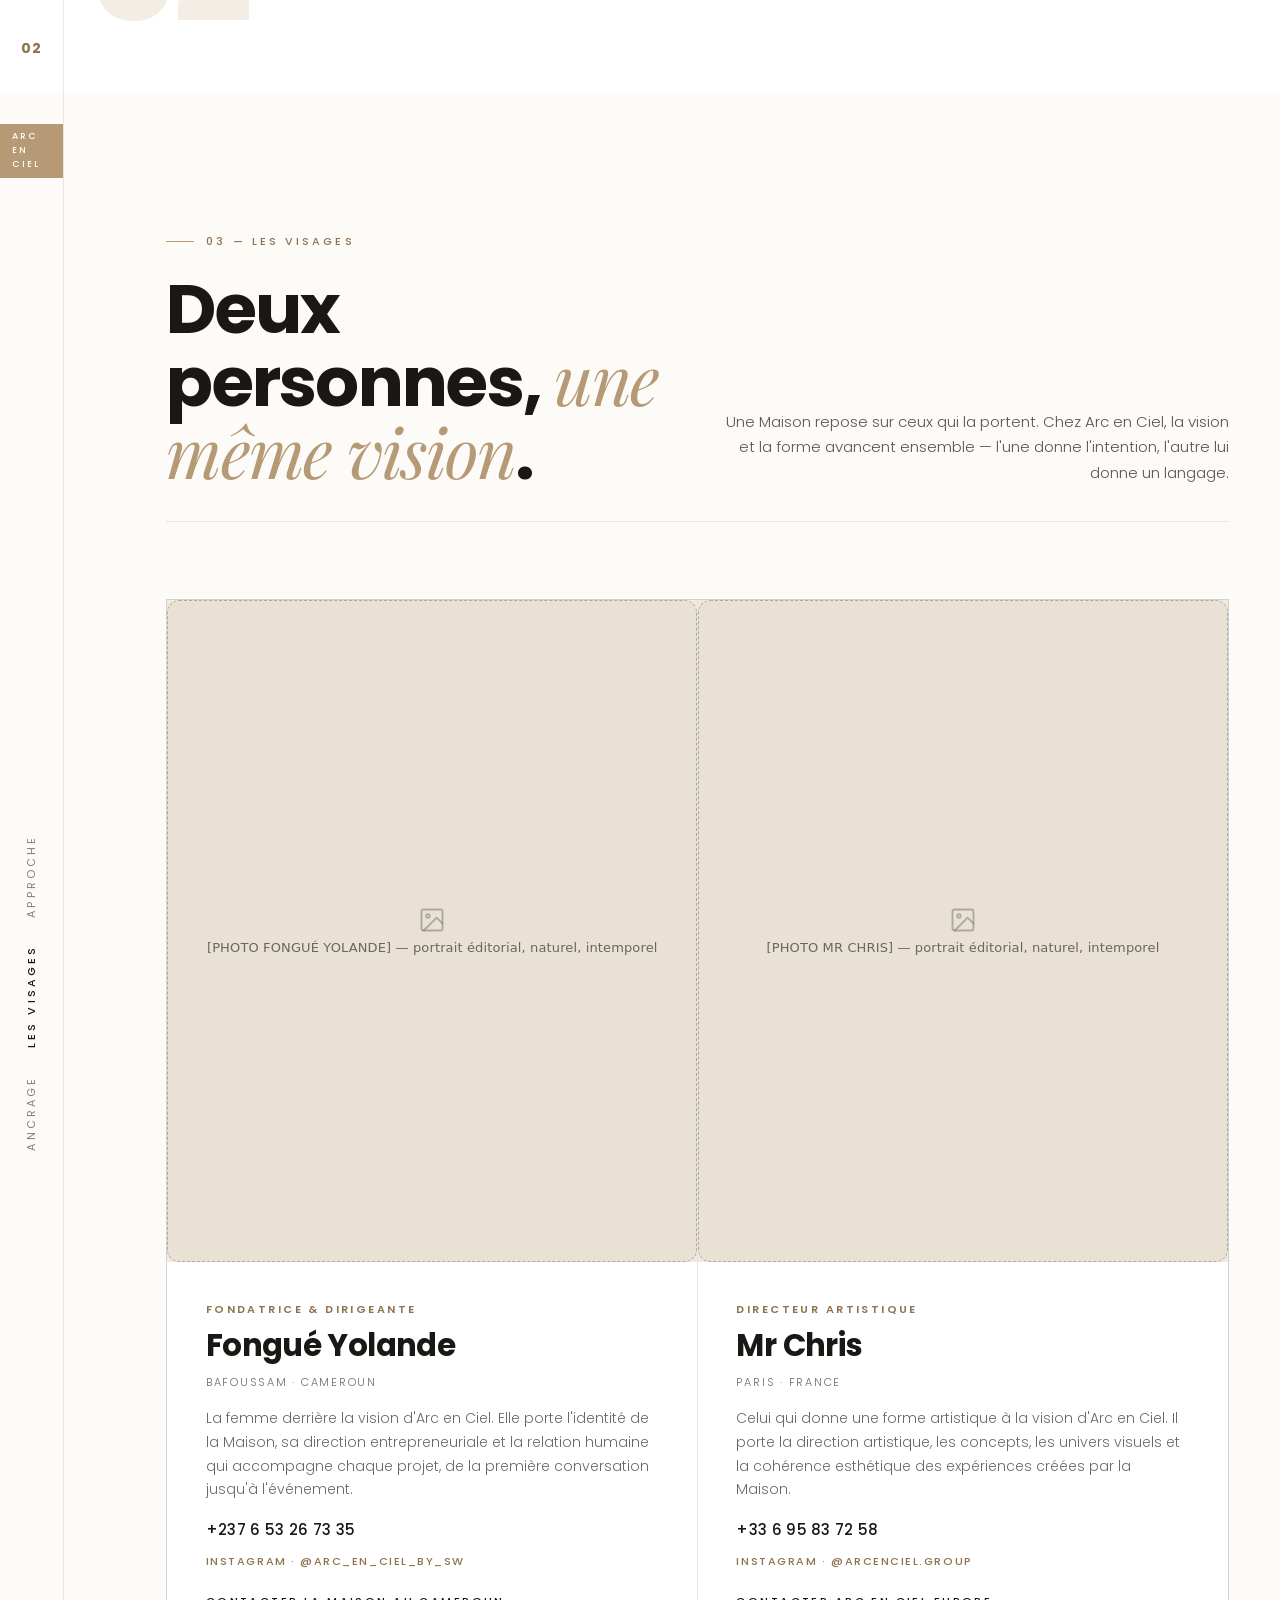
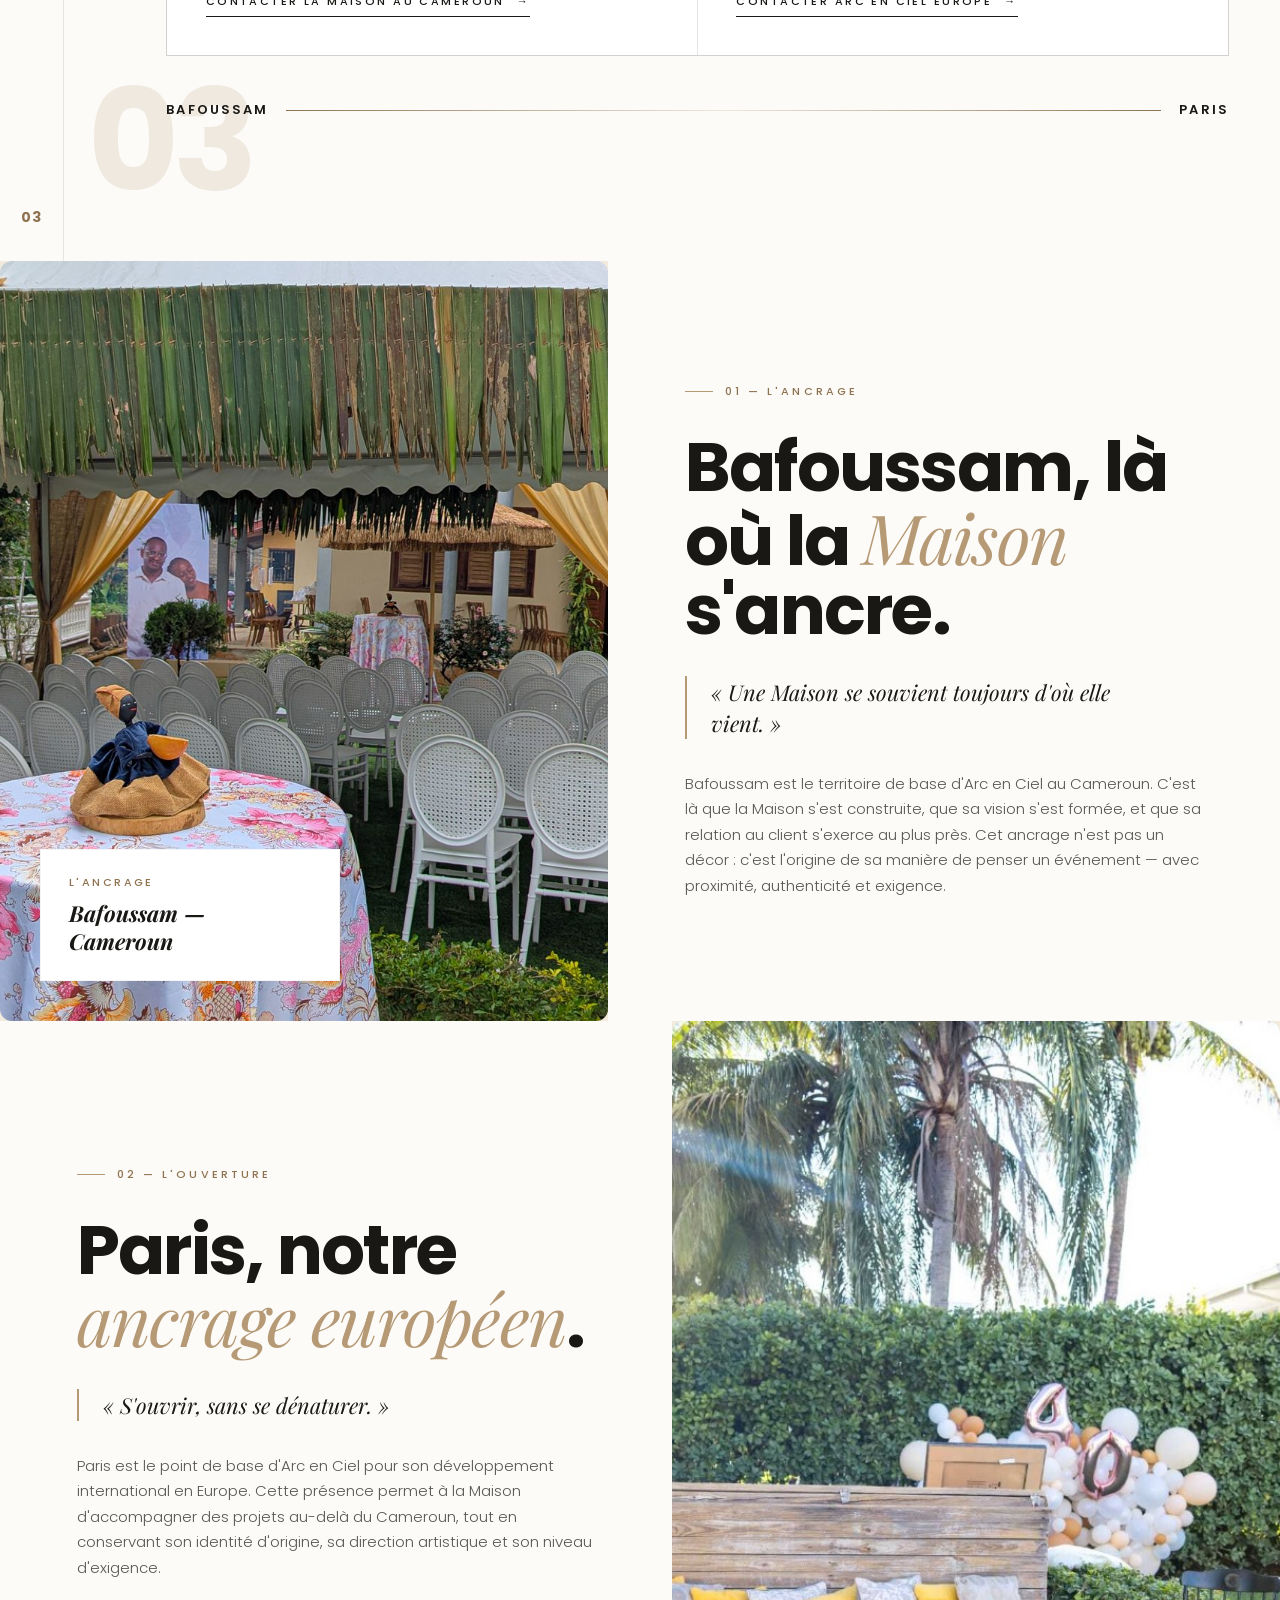
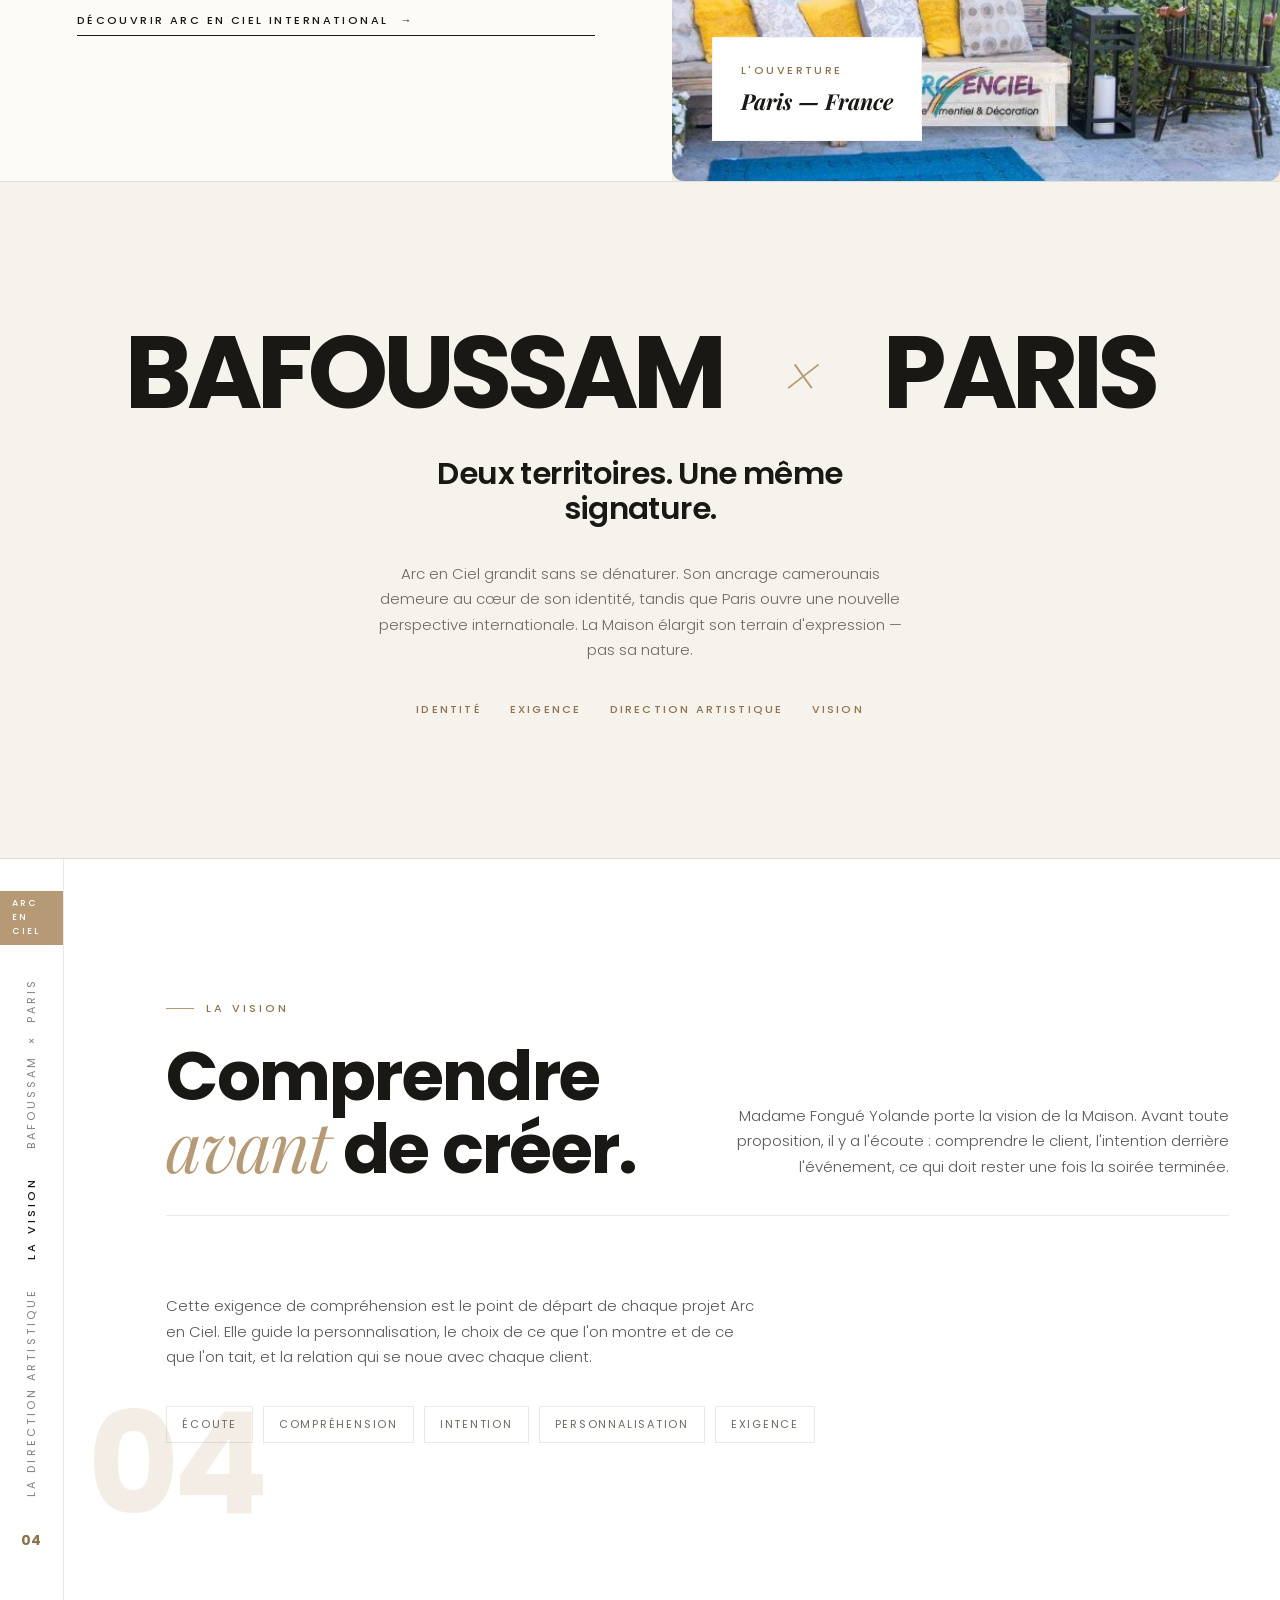
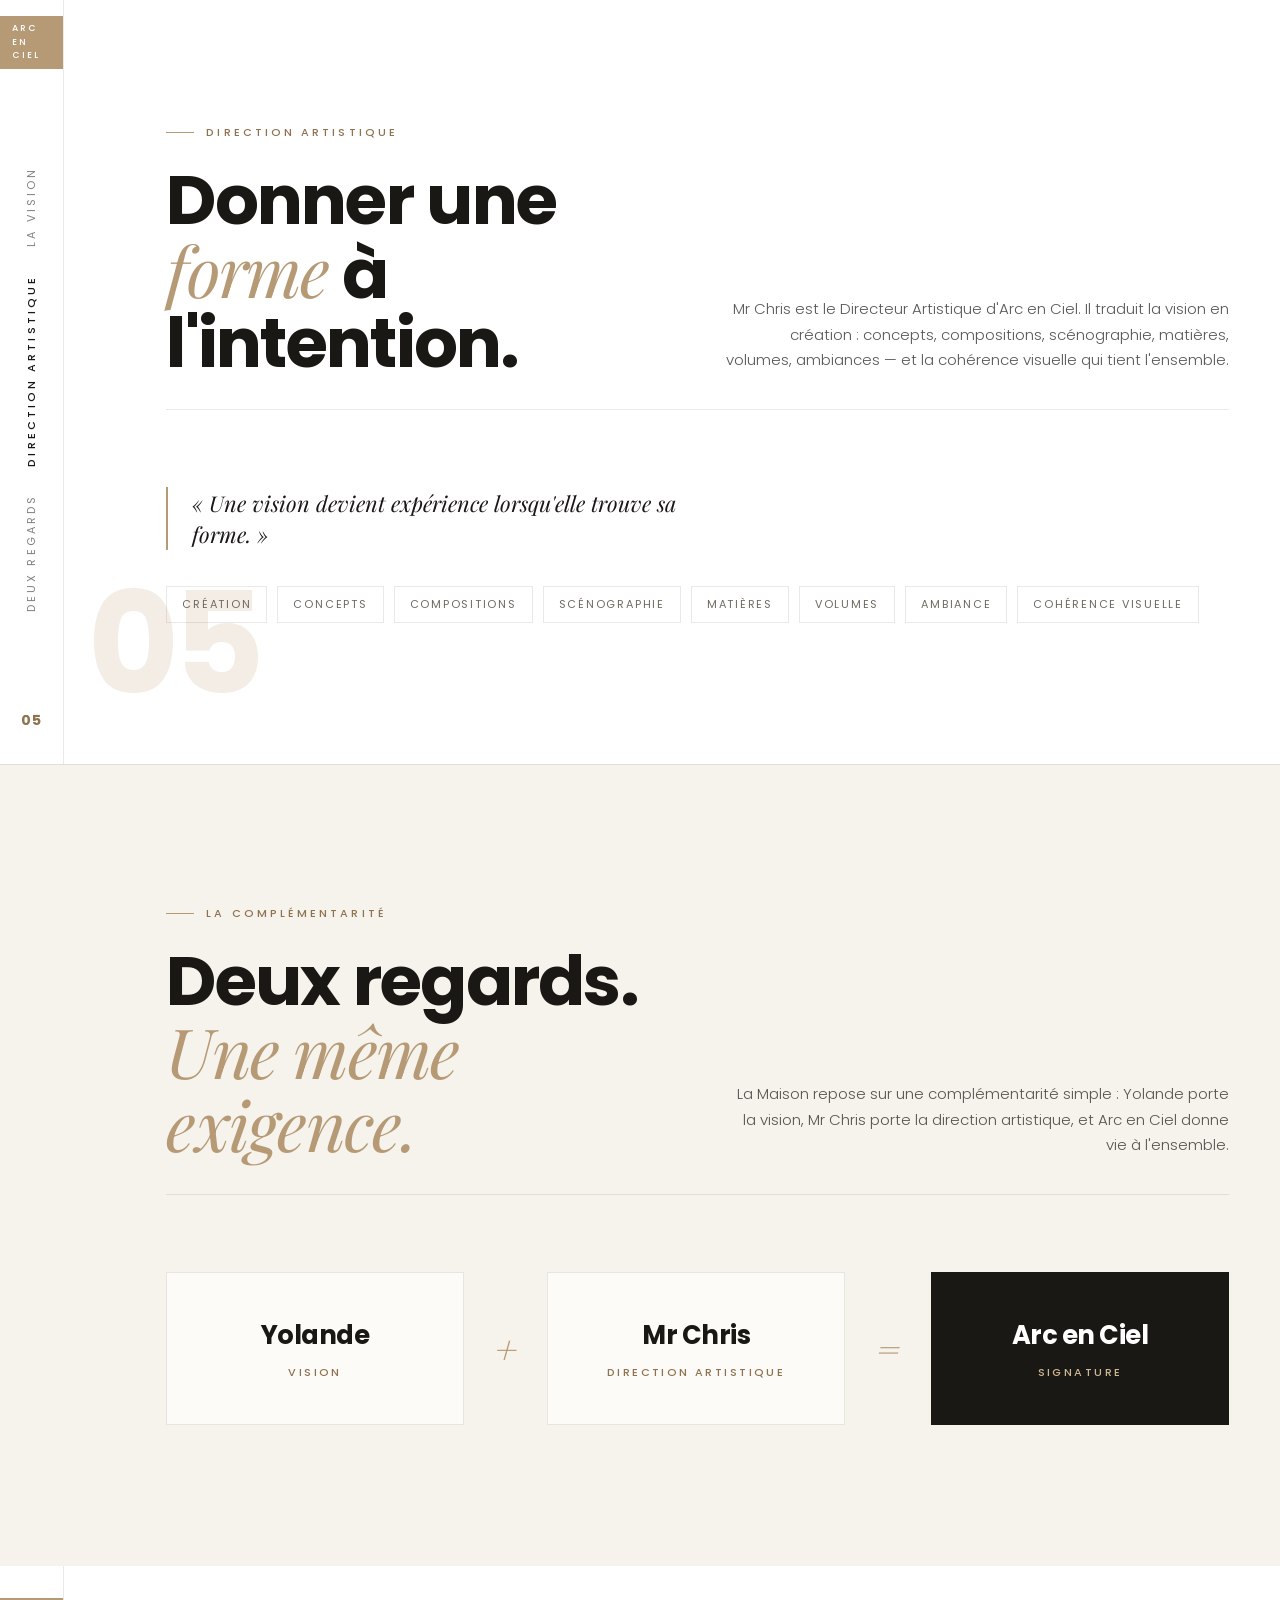
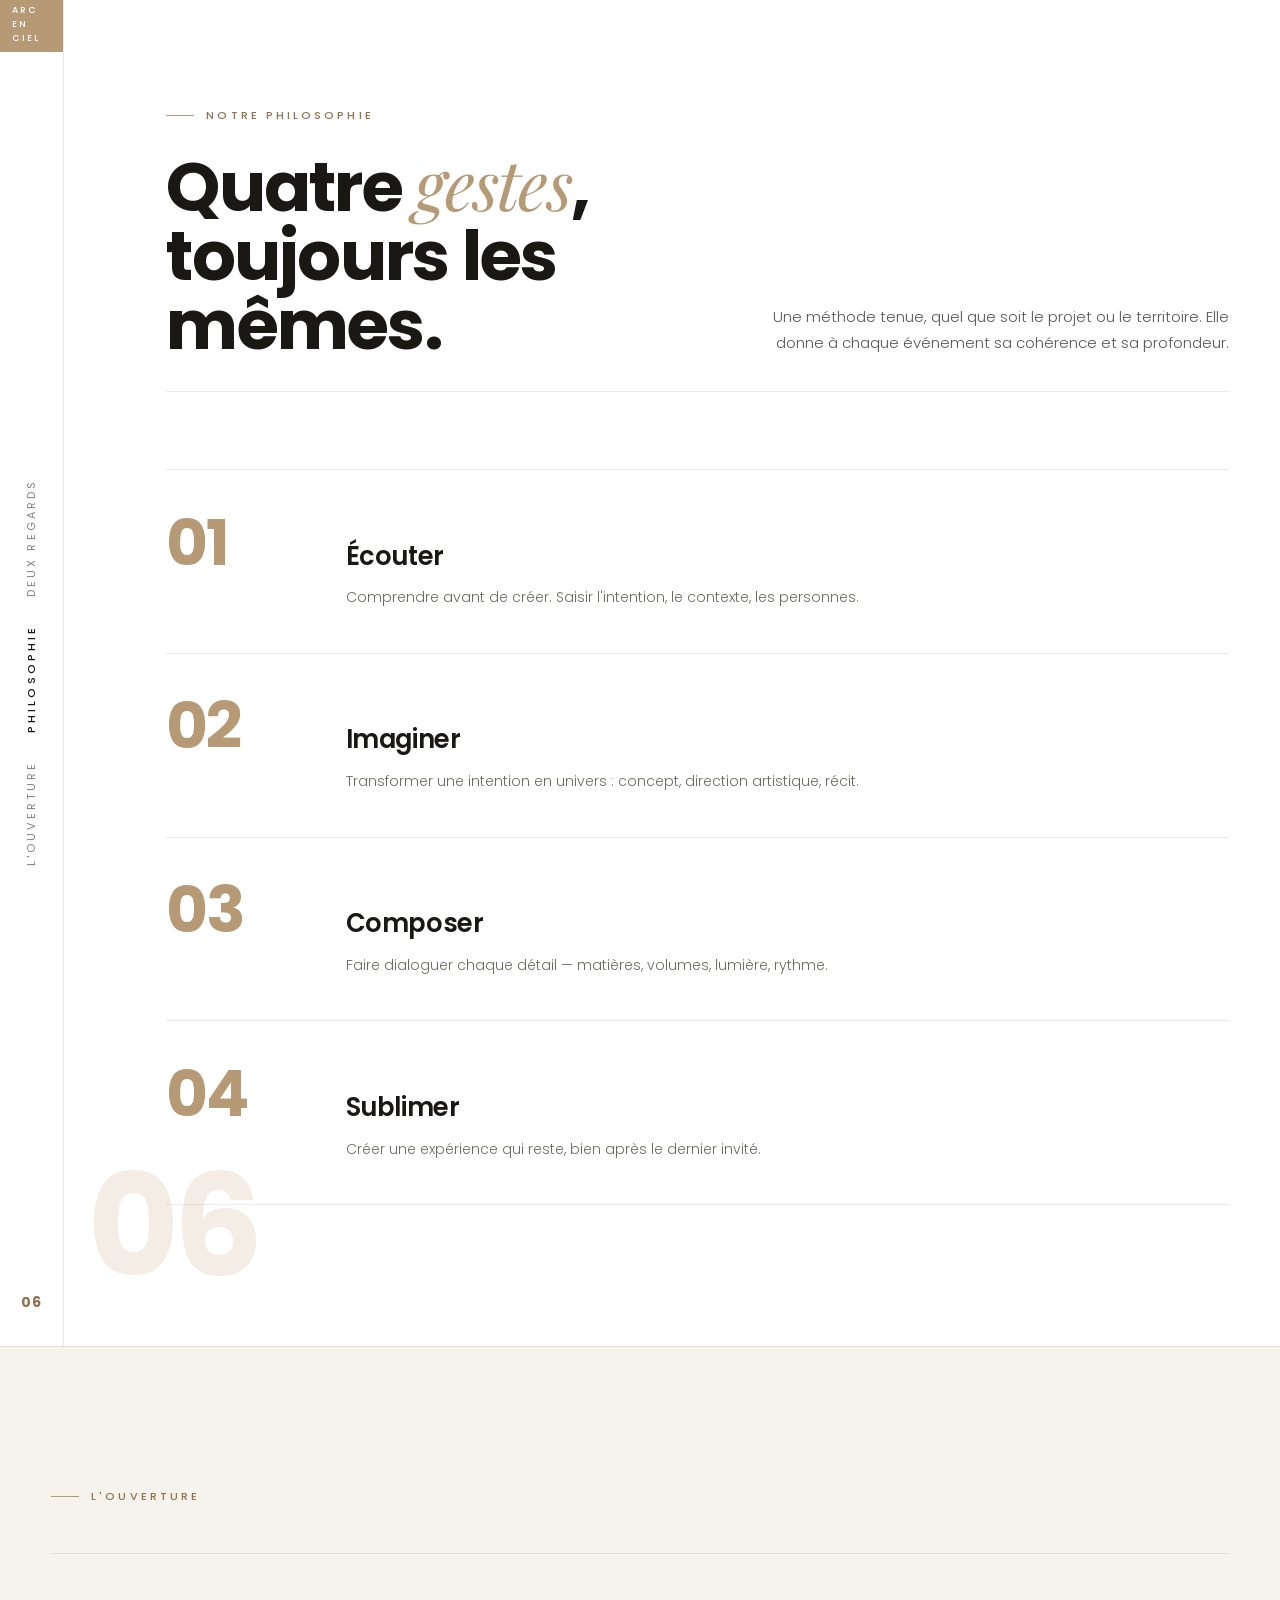
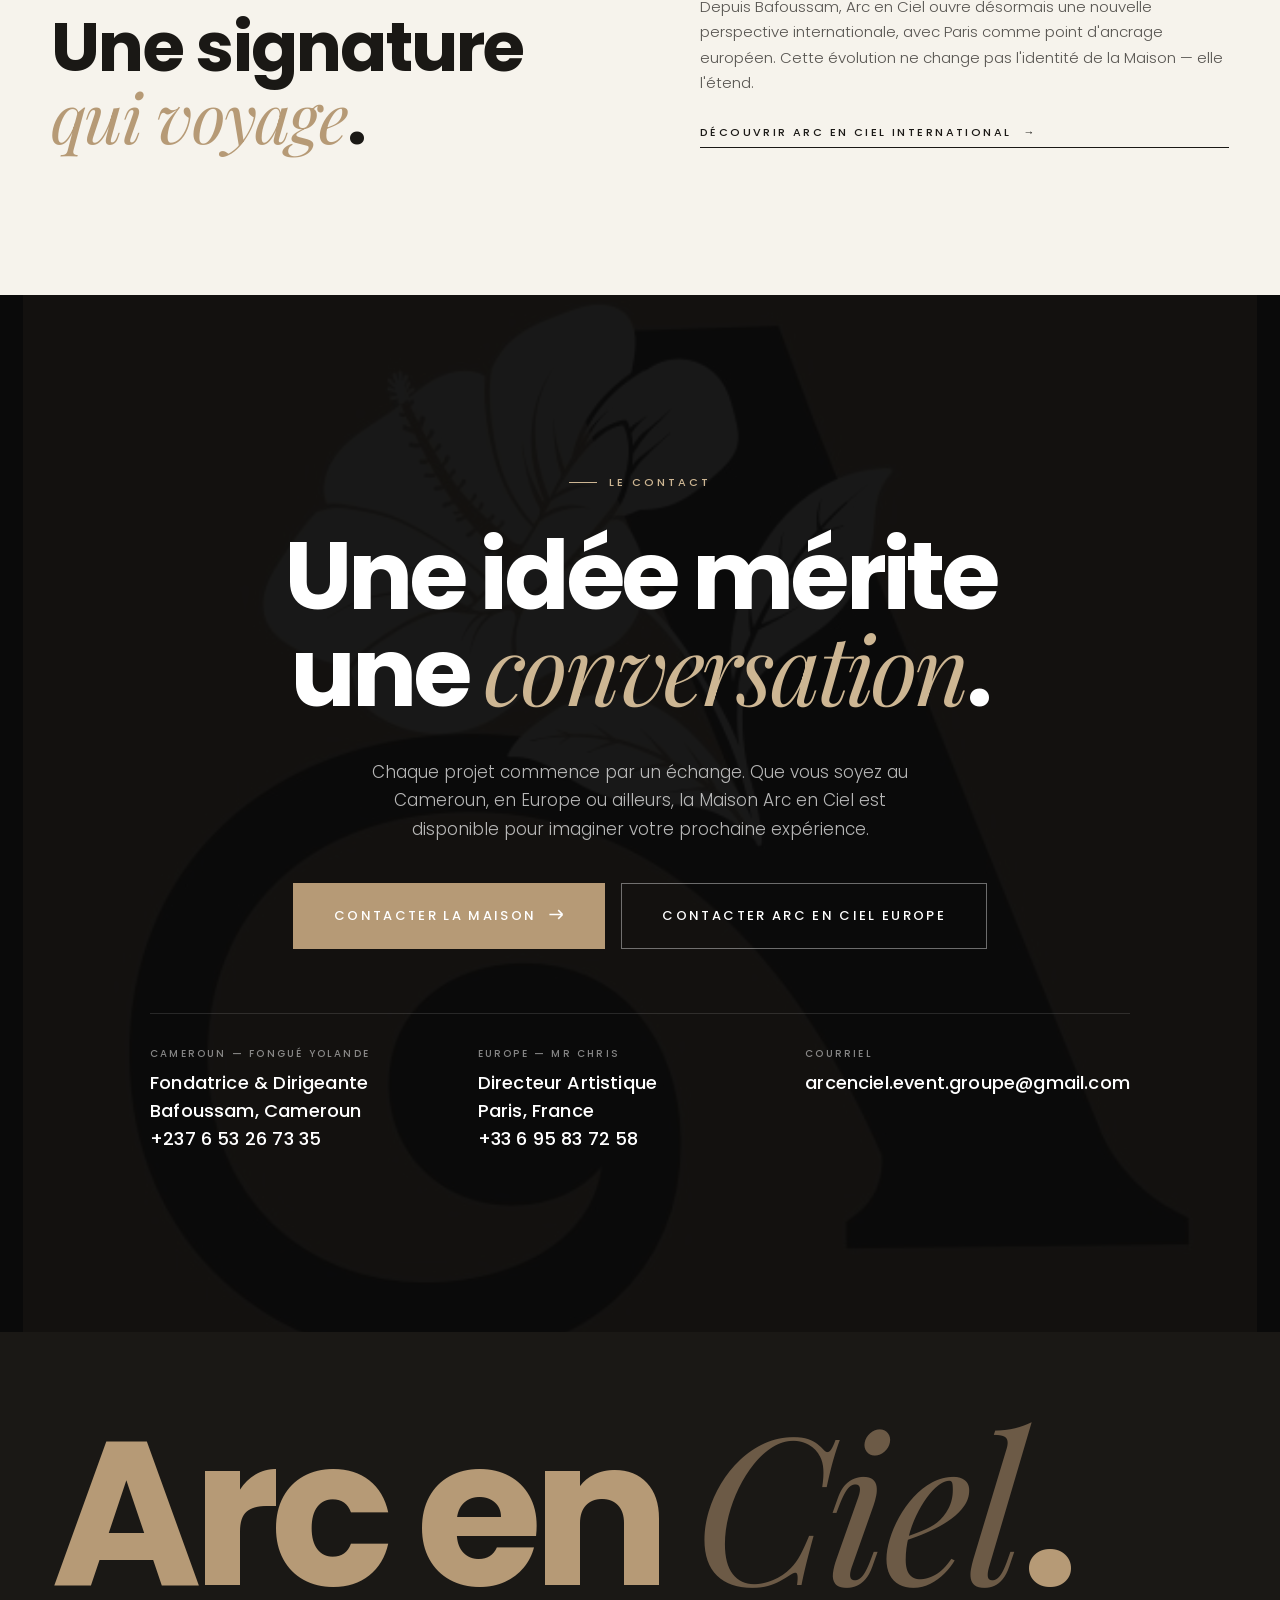
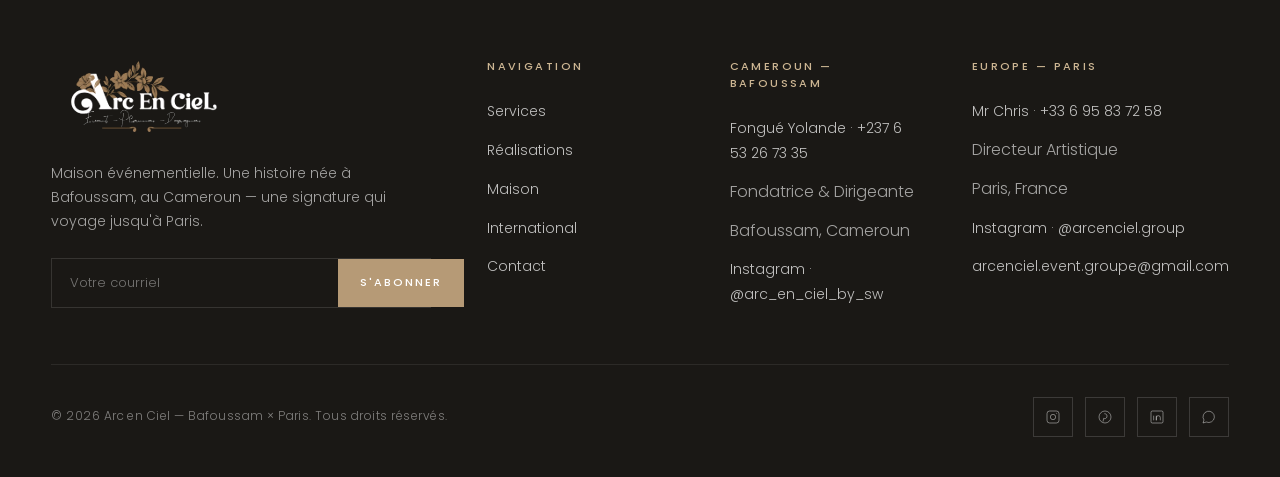
==== commit 6e86866a: "Nouvelles photos premium + vidéo making of ; sortie du dossier uploads du dépôt - 4 photos (event du" ====
--- a/arc-en-ciel/project/a-propos.html
+++ b/arc-en-ciel/project/a-propos.html
@@ -254,7 +254,7 @@
   <!-- ========== 04 · Bafoussam ========== -->
   <section class="editorial" data-screen-label="Ancrage">
     <div class="editorial__media">
-      <image-slot id="ap-baf" src="assets/photos/art-de-la-table.jpg" placeholder="Ancrage Arc en Ciel — Bafoussam, matières et lumière"></image-slot>
+      <image-slot id="ap-baf" src="assets/photos/ceremonie-traditionnelle.jpg" placeholder="Ancrage Arc en Ciel — Bafoussam, matières et lumière"></image-slot>
       <div class="stamp">
         <small>L'ancrage</small>
         <b>Bafoussam — Cameroun</b>
--- a/arc-en-ciel/project/styles.css
+++ b/arc-en-ciel/project/styles.css
@@ -2170,6 +2170,29 @@
 /* ----------- Page Réalisations ----------- */
 .realisations { background: var(--white); padding-top: clamp(24px, 3vw, 48px); }
 
+/* ----------- Les coulisses (vidéo making of) ----------- */
+.coulisses { background: var(--bone); border-top: 1px solid var(--line); }
+.coulisses__video {
+  margin: clamp(40px, 5vw, 64px) 0 0;
+  position: relative;
+}
+.coulisses__video video {
+  display: block;
+  width: 100%;
+  height: auto;
+  aspect-ratio: 16 / 9;
+  object-fit: cover;
+  background: var(--ink);
+  border: 1px solid var(--line);
+}
+.coulisses__video figcaption {
+  margin-top: 16px;
+  font-family: var(--font-serif);
+  font-style: italic;
+  font-size: 15px;
+  color: var(--stone);
+}
+
 /* ============================================================
    PAGE À PROPOS — Bafoussam × Paris
    ============================================================ */
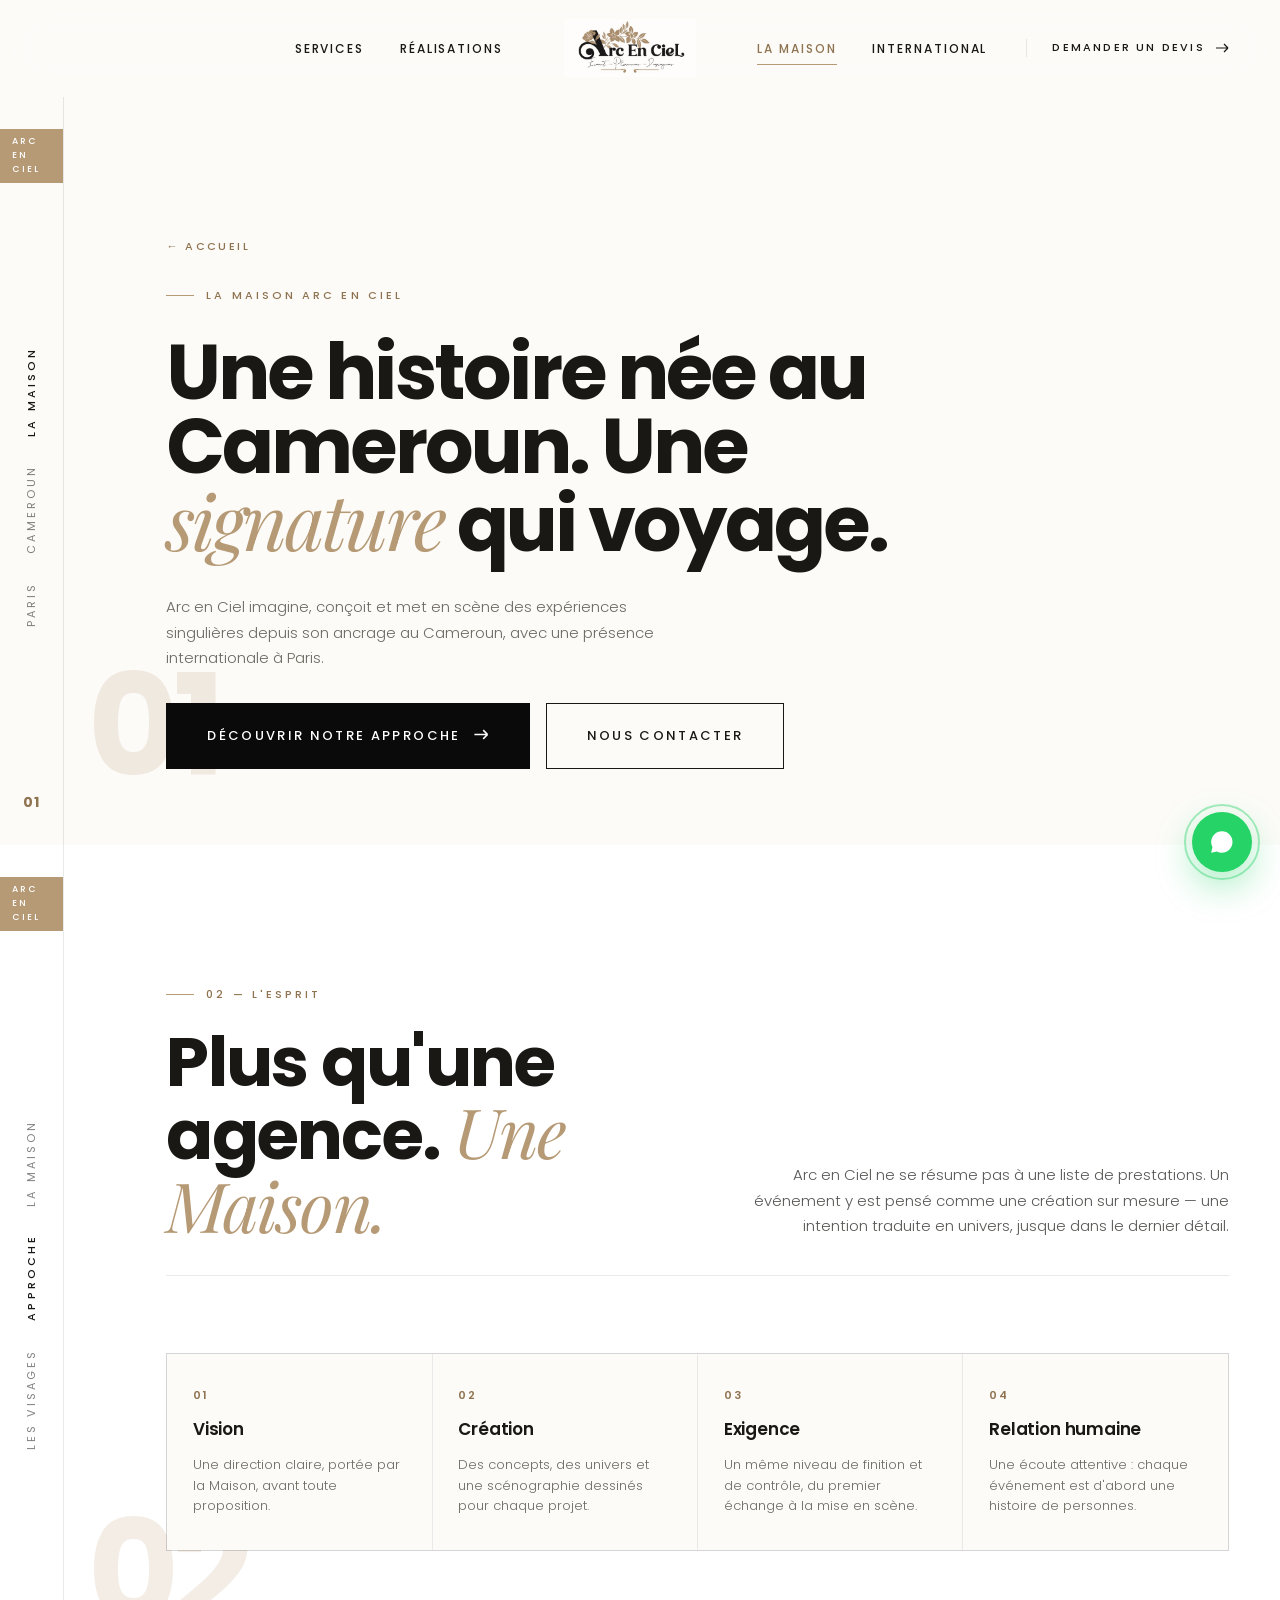
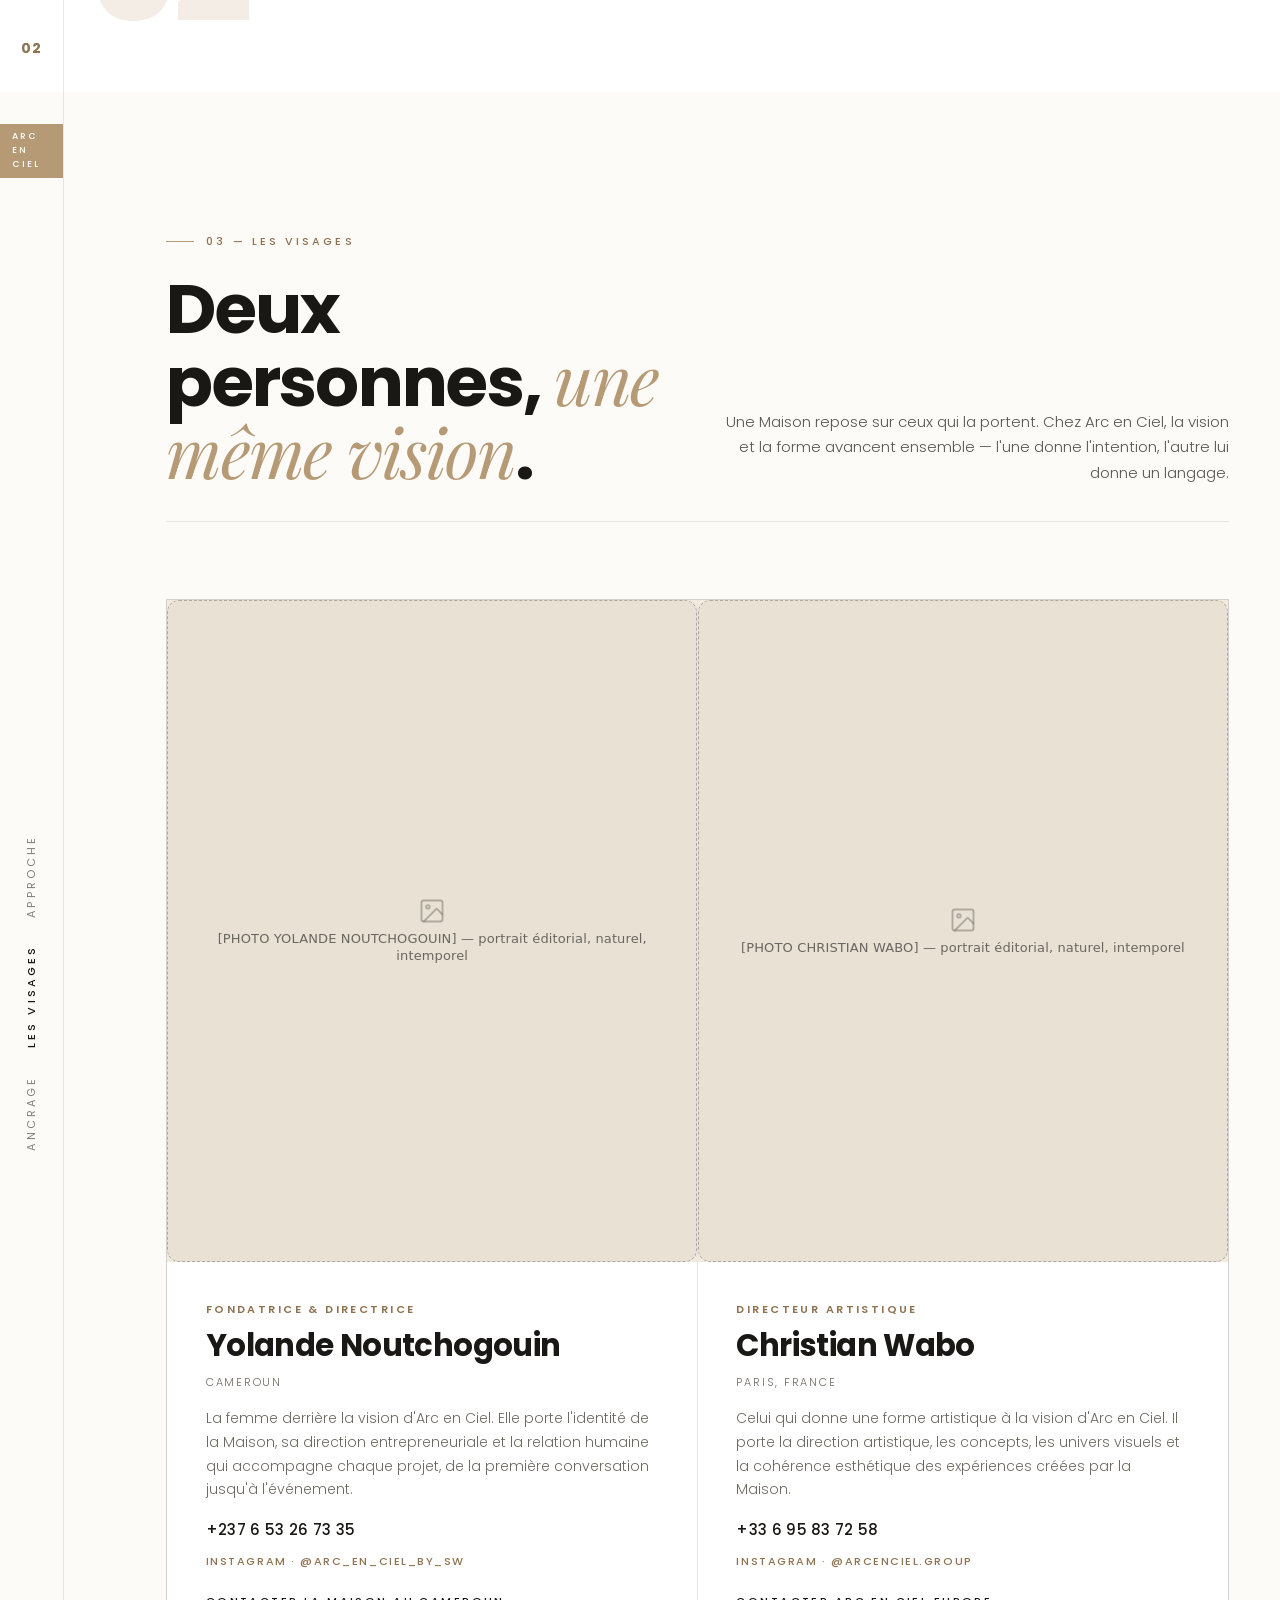
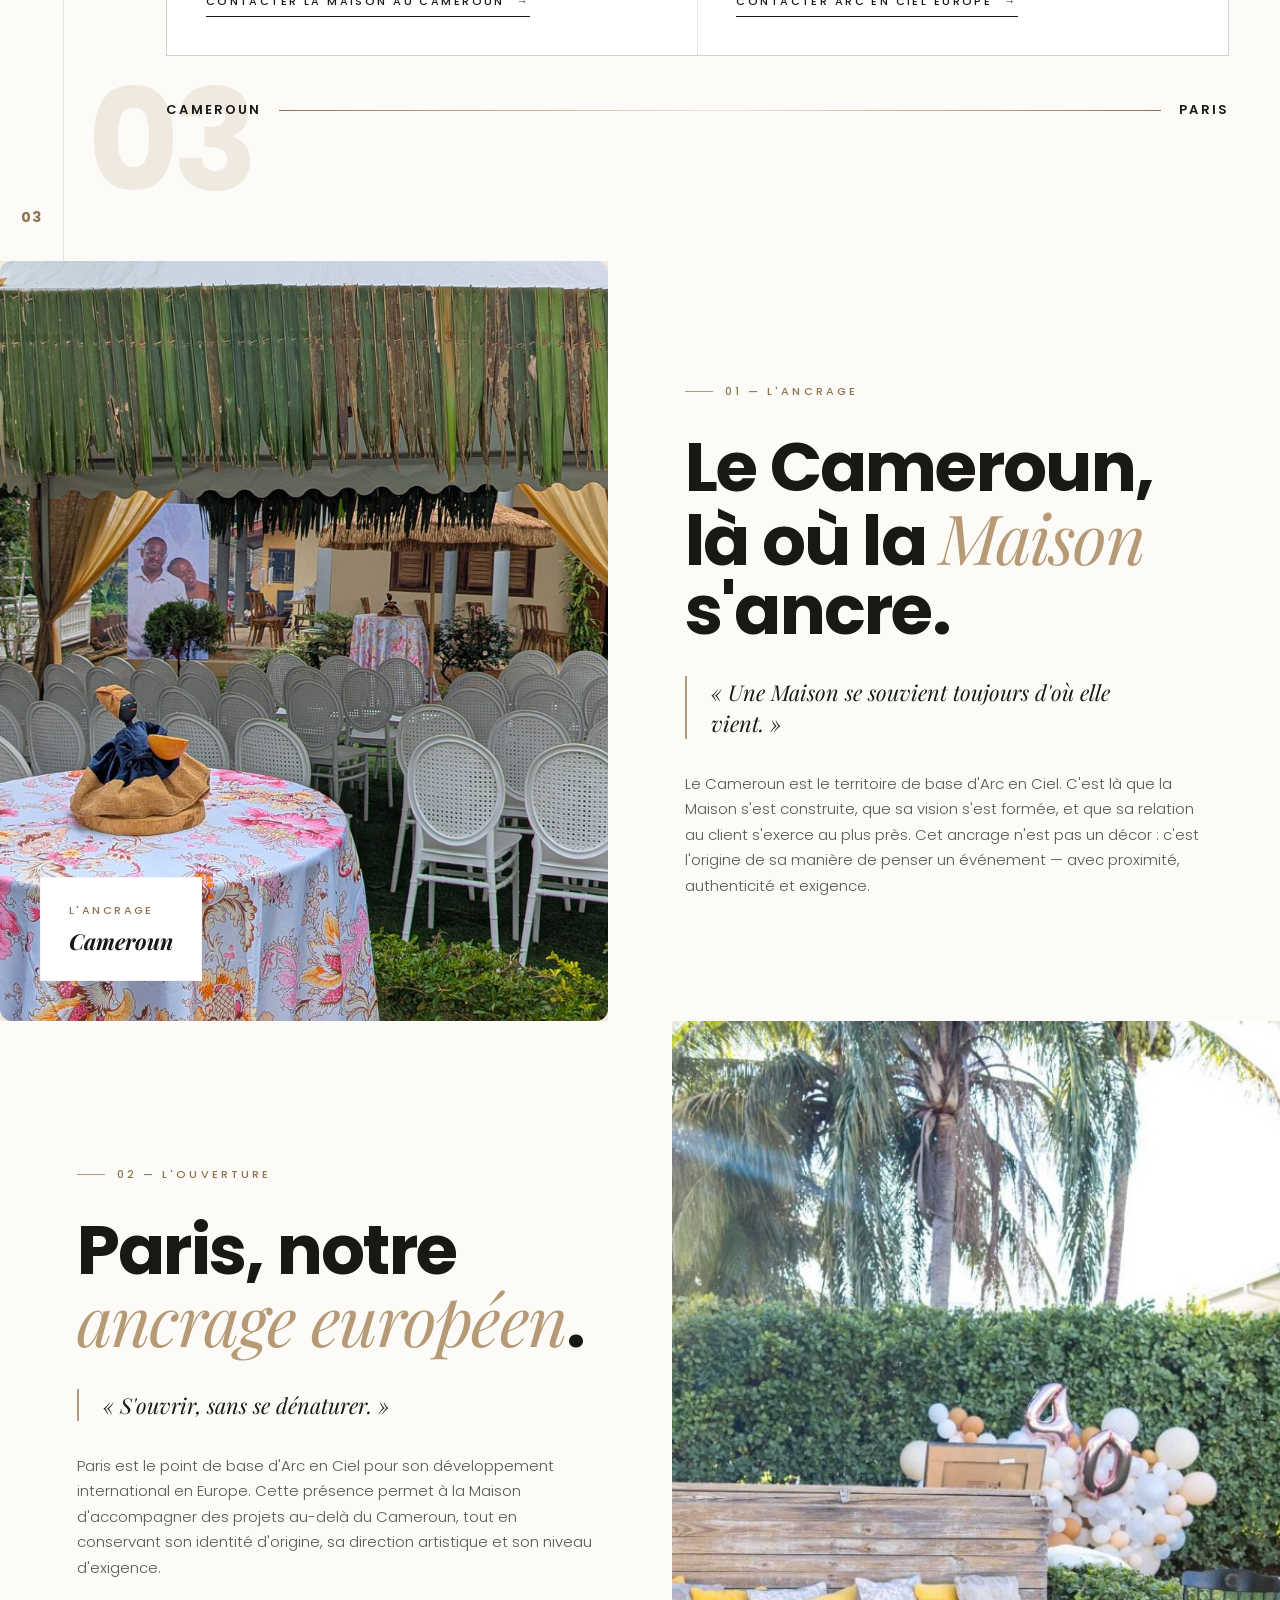
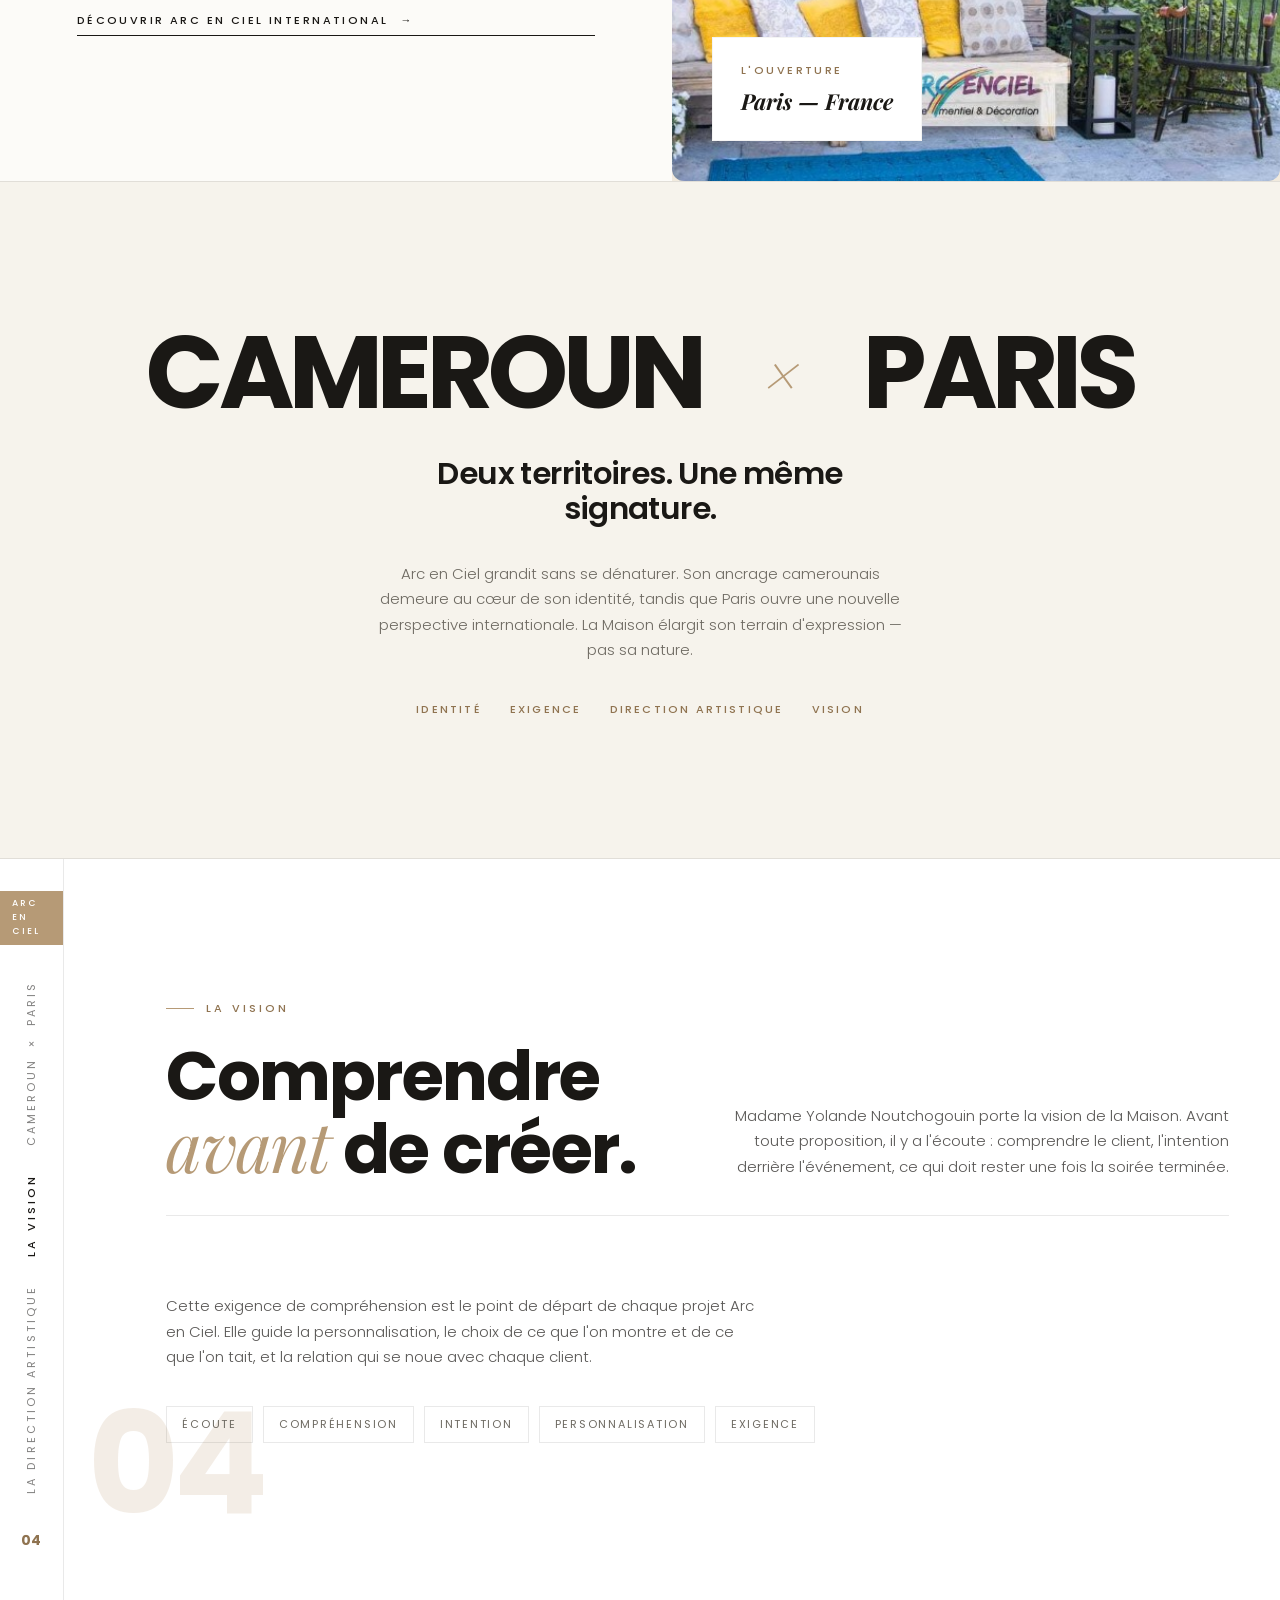
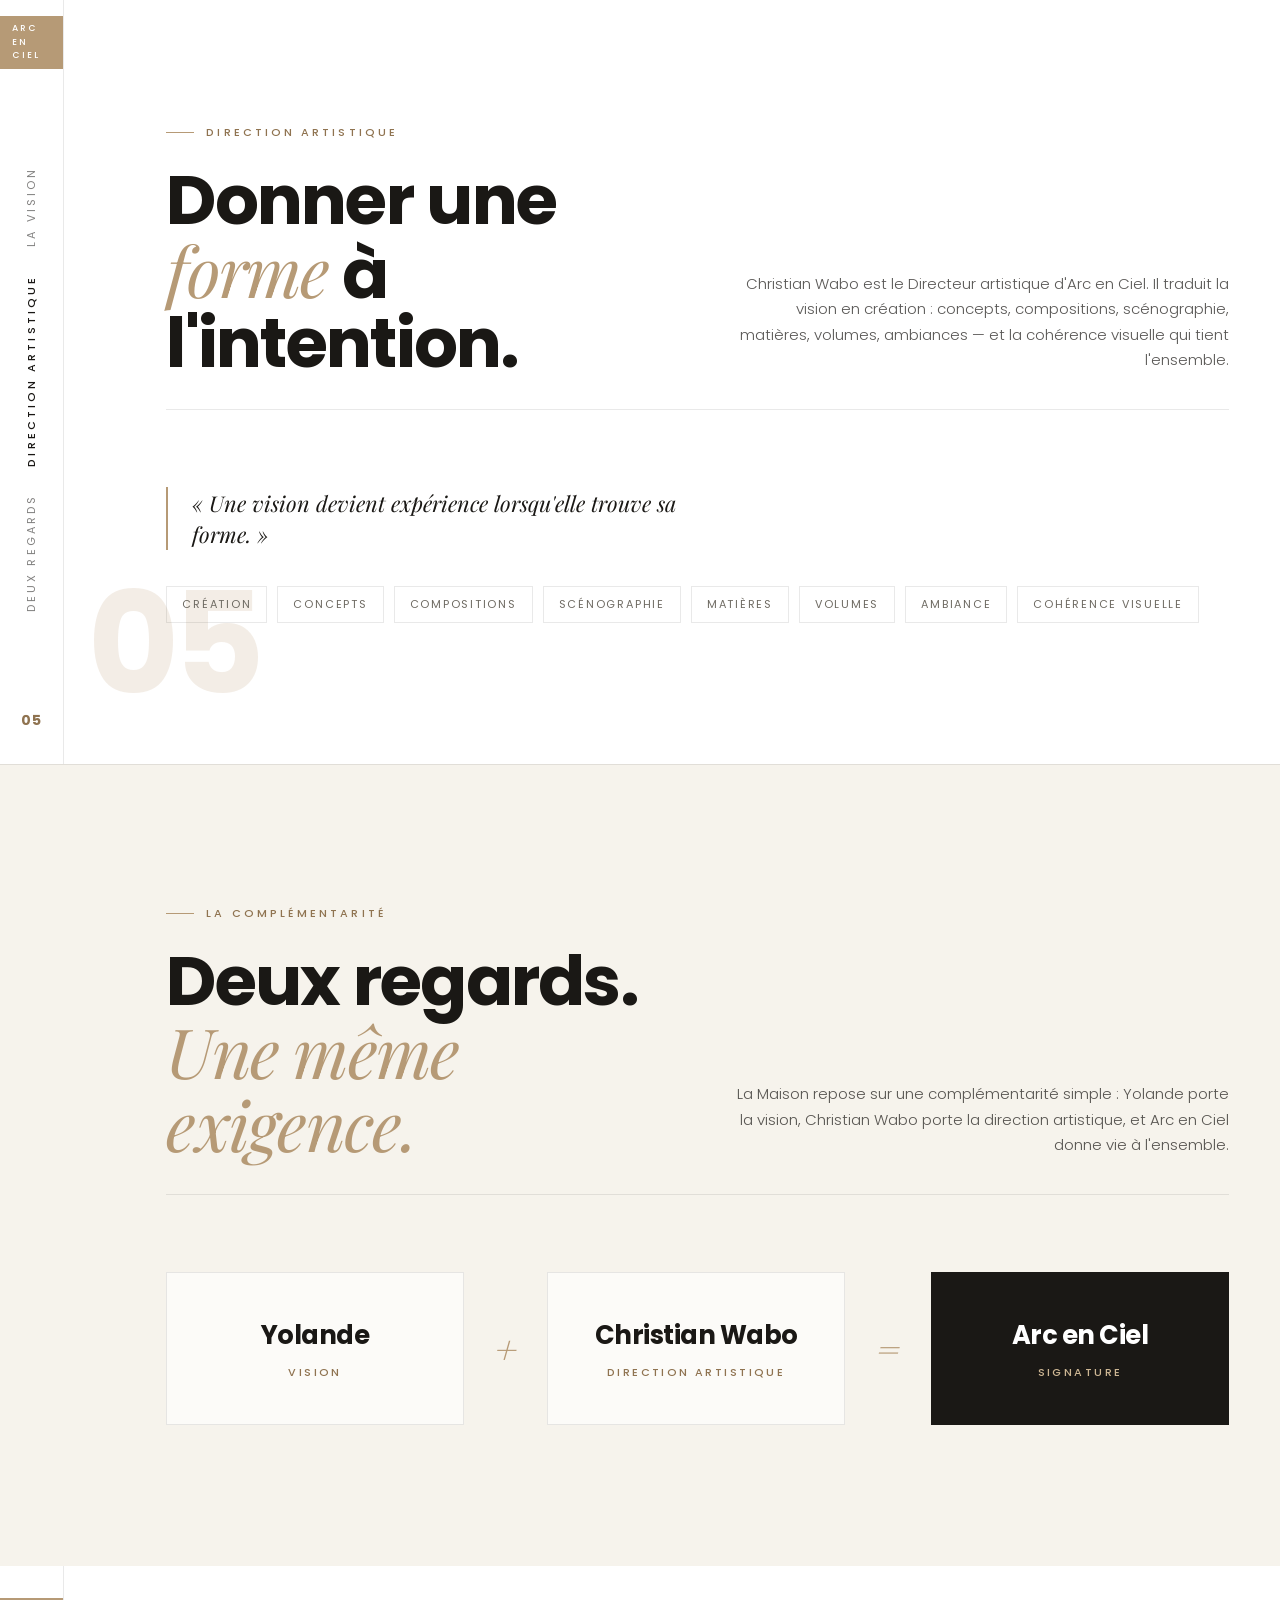
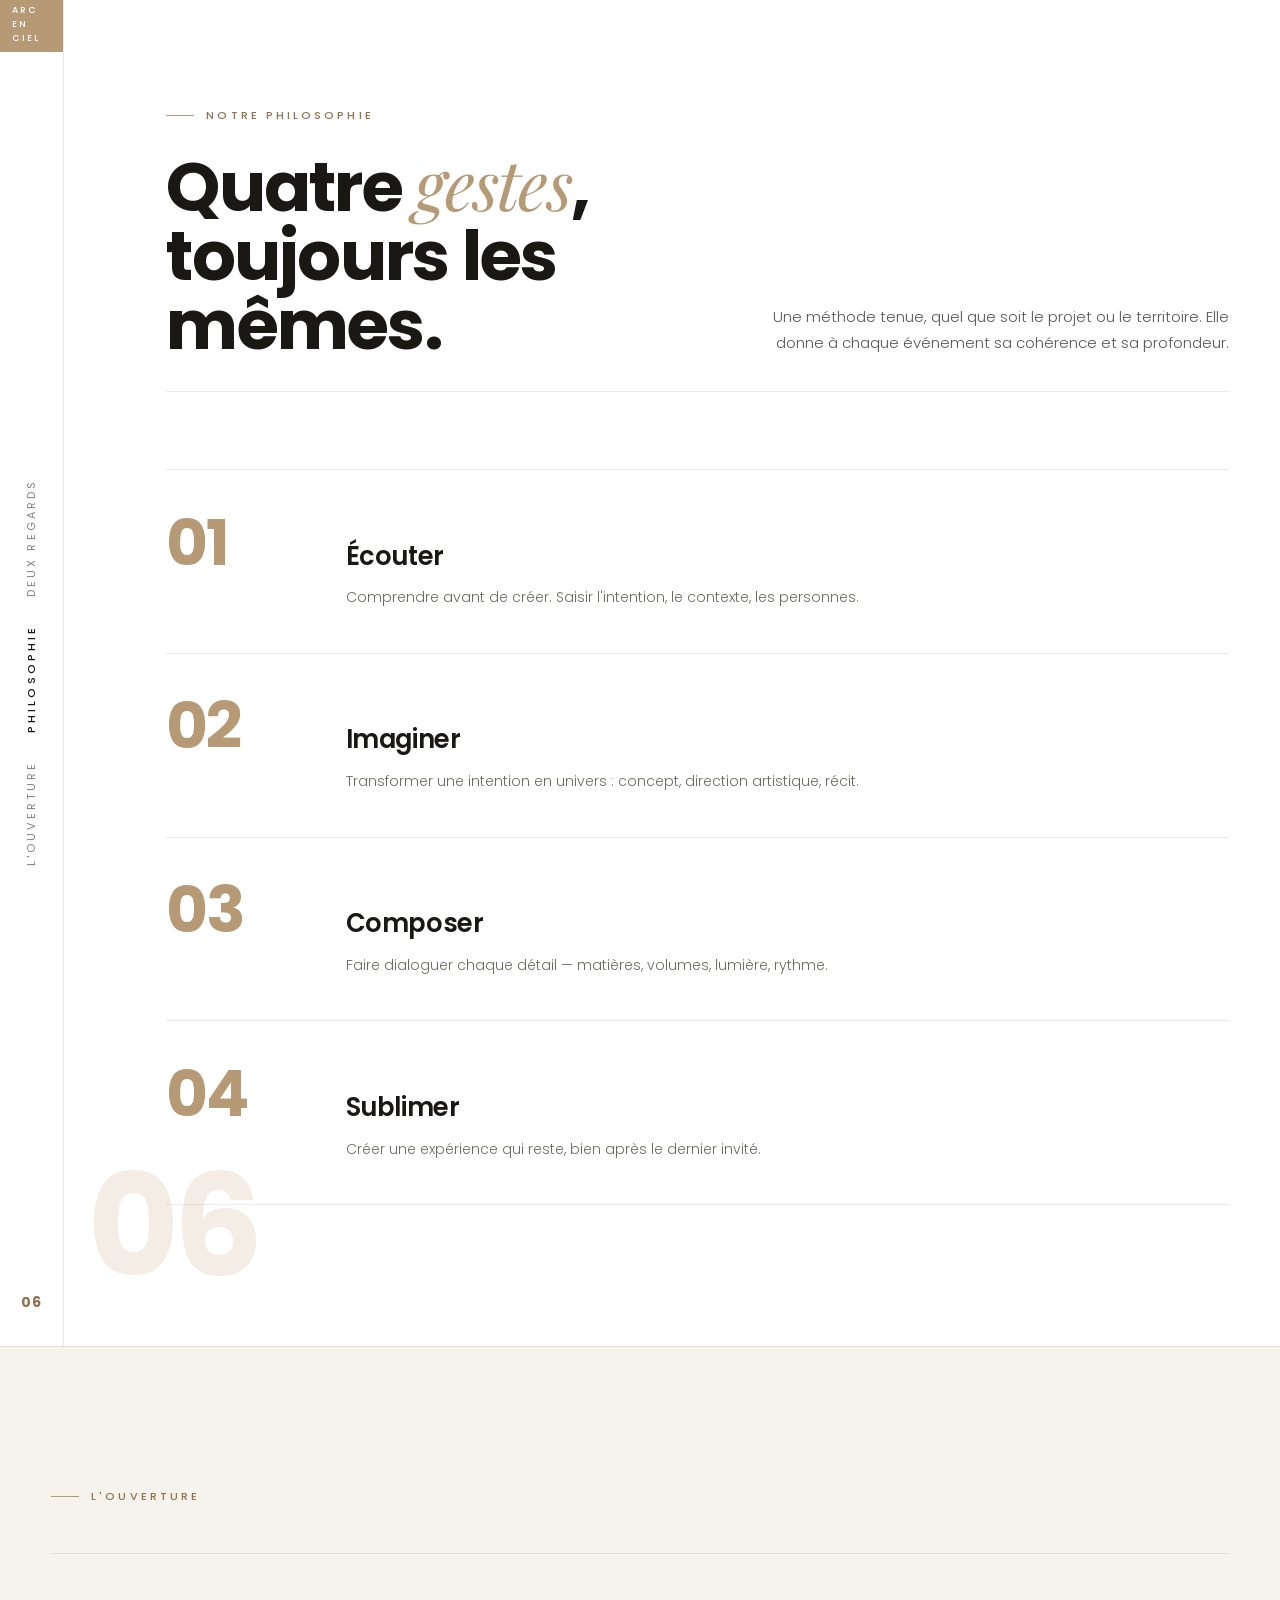
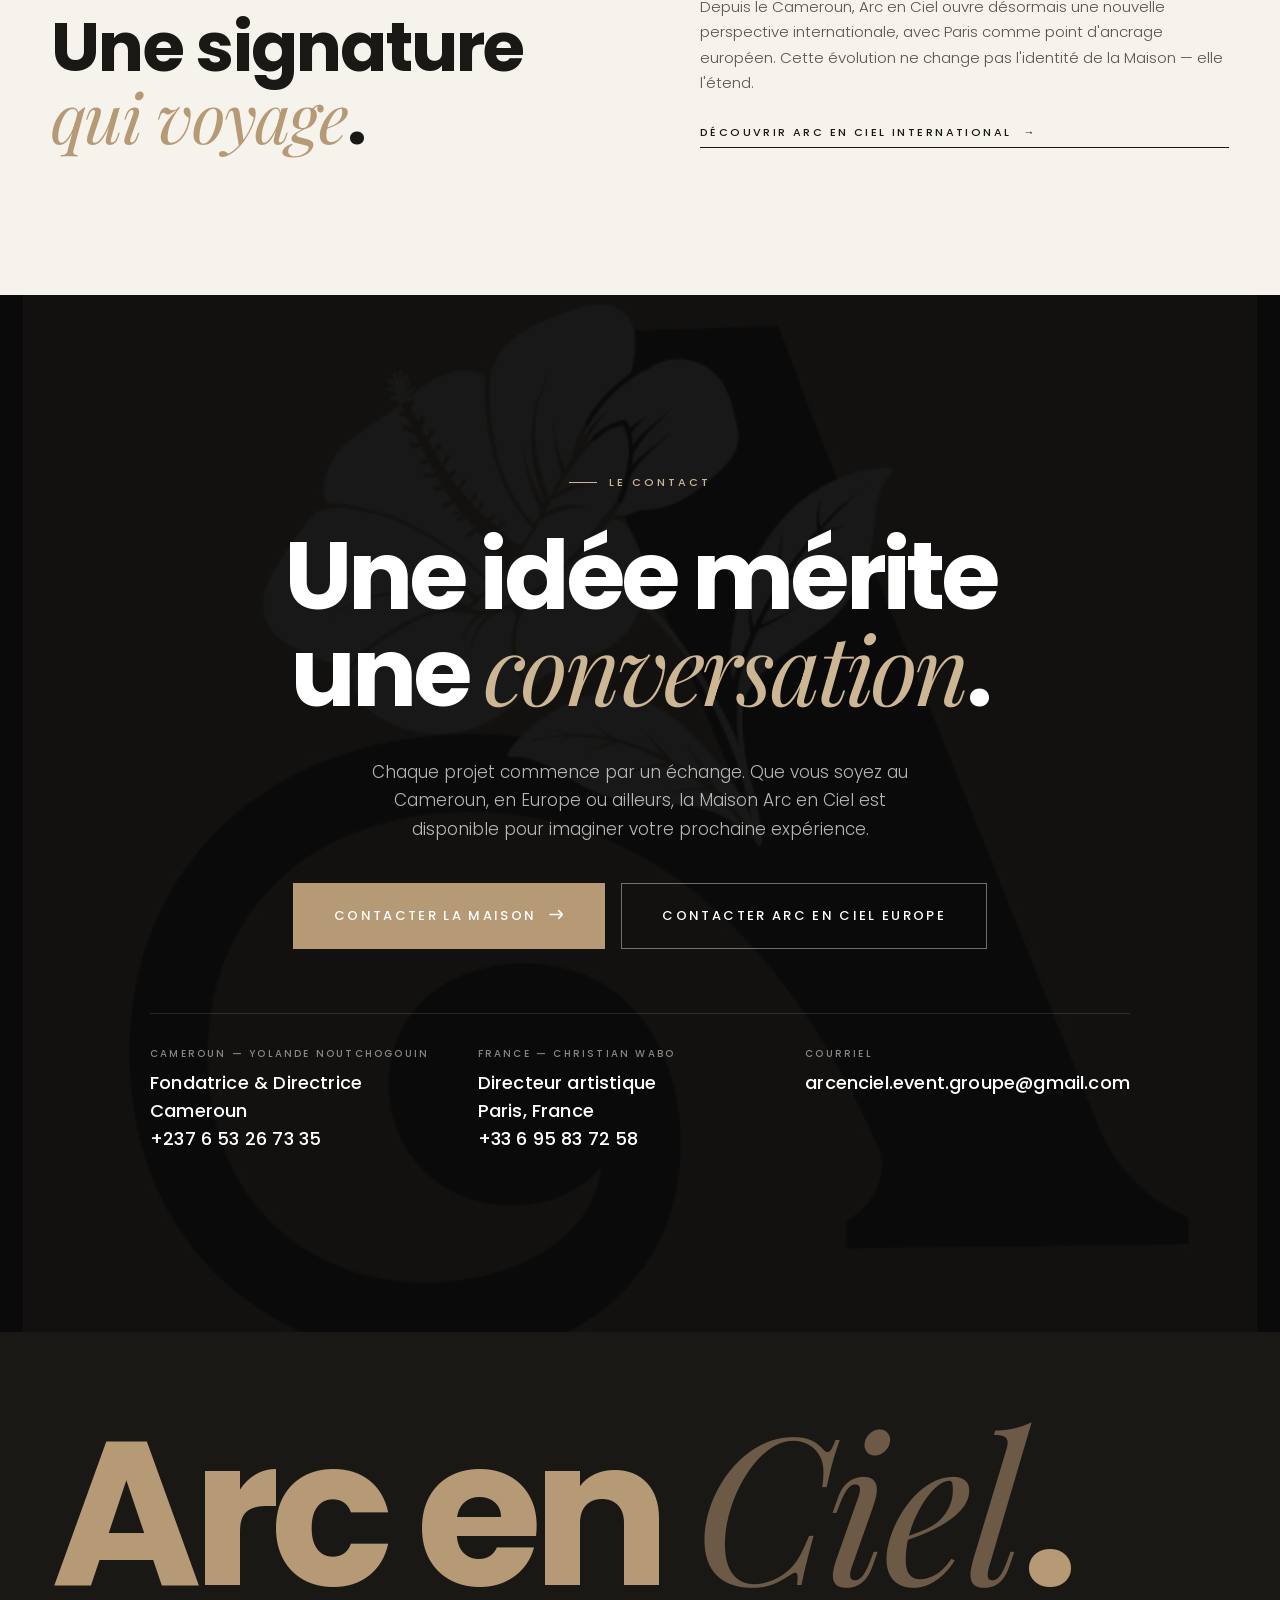
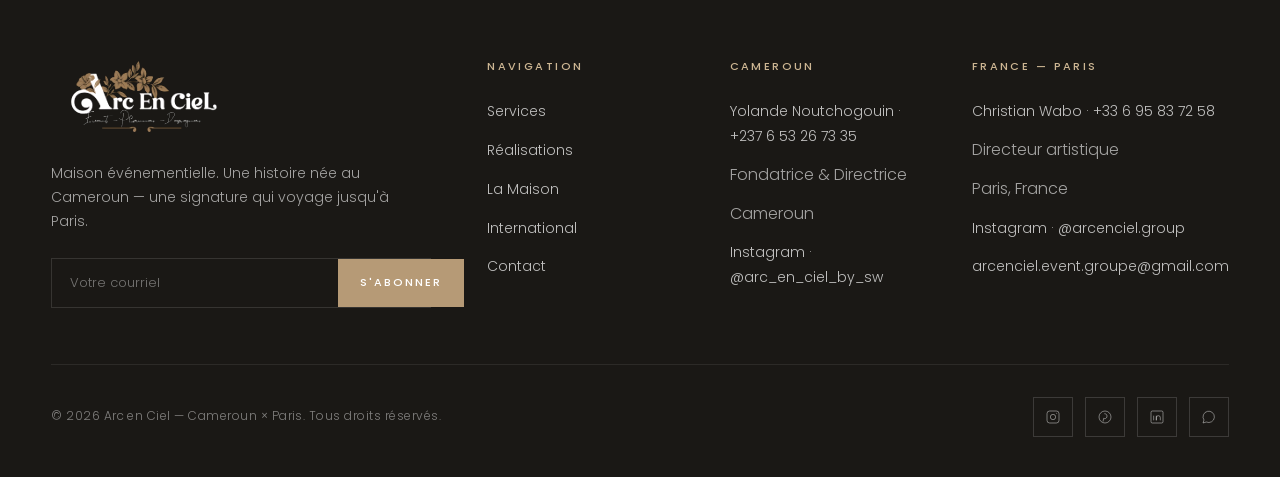
==== commit ec9ad043: "Retours client : logo mobile agrandi, hero image forte, menu Réalisations à albums, nomenclature Cam" ====
--- a/arc-en-ciel/project/a-propos.html
+++ b/arc-en-ciel/project/a-propos.html
@@ -3,14 +3,14 @@
 <head>
   <meta charset="utf-8" />
   <meta name="viewport" content="width=device-width, initial-scale=1" />
-  <title>À propos d'Arc en Ciel | Maison événementielle à Bafoussam &amp; Paris</title>
-  <meta name="description" content="Arc en Ciel imagine, conçoit et met en scène des expériences sur mesure depuis son ancrage à Bafoussam, au Cameroun, avec une présence internationale à Paris, en France. Une Maison, deux territoires, une même direction artistique." />
+  <title>À propos d'Arc en Ciel | Maison événementielle au Cameroun &amp; à Paris</title>
+  <meta name="description" content="Arc en Ciel imagine, conçoit et met en scène des expériences sur mesure depuis son ancrage au Cameroun, avec une présence internationale à Paris, en France. Une Maison, deux territoires, une même direction artistique." />
   <meta name="theme-color" content="#FCFBF8" />
   <link rel="canonical" href="https://arc-en-ciel-nu.vercel.app/a-propos" />
 
   <meta property="og:type" content="website" />
-  <meta property="og:title" content="À propos d'Arc en Ciel | Maison événementielle à Bafoussam & Paris" />
-  <meta property="og:description" content="Une histoire née au Cameroun. Une signature qui voyage. Fongué Yolande porte la vision, Mr Chris la direction artistique." />
+  <meta property="og:title" content="À propos d'Arc en Ciel | Maison événementielle au Cameroun & à Paris" />
+  <meta property="og:description" content="Une histoire née au Cameroun. Une signature qui voyage. Yolande Noutchogouin porte la vision, Christian Wabo la direction artistique." />
   <meta property="og:url" content="https://arc-en-ciel-nu.vercel.app/a-propos" />
   <meta property="og:image" content="https://arc-en-ciel-nu.vercel.app/assets/logo-full.jpg" />
   <meta name="twitter:card" content="summary_large_image" />
@@ -26,13 +26,13 @@
     "@context": "https://schema.org",
     "@type": "Organization",
     "name": "Arc en Ciel",
-    "description": "Maison événementielle : direction artistique, conception et mise en scène d'expériences sur mesure, entre Bafoussam (Cameroun) et Paris (France).",
+    "description": "Maison événementielle : direction artistique, conception et mise en scène d'expériences sur mesure, entre le Cameroun et Paris (France).",
     "url": "https://arc-en-ciel-nu.vercel.app/",
     "logo": "https://arc-en-ciel-nu.vercel.app/assets/logo-full.jpg",
     "email": "arcenciel.event.groupe@gmail.com",
     "areaServed": ["CM", "FR"],
-    "founder": { "@type": "Person", "name": "Fongué Yolande", "jobTitle": "Fondatrice & Dirigeante" },
-    "employee": { "@type": "Person", "name": "Mr Chris", "jobTitle": "Directeur Artistique" },
+    "founder": { "@type": "Person", "name": "Yolande Noutchogouin", "jobTitle": "Fondatrice & Directrice" },
+    "employee": { "@type": "Person", "name": "Christian Wabo", "jobTitle": "Directeur artistique" },
     "contactPoint": [
       { "@type": "ContactPoint", "telephone": "+237653267335", "areaServed": "CM", "contactType": "Direction" },
       { "@type": "ContactPoint", "telephone": "+33695837258", "areaServed": "FR", "contactType": "Direction artistique" }
@@ -47,18 +47,37 @@
     <div class="wrap">
       <ul class="nav__menu nav__menu--l">
         <li><a href="services.html">Services</a></li>
-        <li><a href="realisations.html">Réalisations</a></li>
+        <li class="nav__has-sub">
+          <a href="realisations.html">Réalisations</a>
+          <div class="nav__sub">
+            <div class="nav__sub-col">
+              <a href="realisations.html#corporate" class="nav__sub-head">Corporate</a>
+              <a href="realisations.html#inauguration">Inauguration d'agence</a>
+              <a href="realisations.html#seminaire">Séminaire</a>
+              <a href="realisations.html#conference">Conférence</a>
+              <a href="realisations.html#fete-annuelle">Fête annuelle</a>
+              <a href="realisations.html#dinner-affaires">Dîner d'affaires</a>
+            </div>
+            <div class="nav__sub-col">
+              <a href="realisations.html#particuliers" class="nav__sub-head">Particuliers</a>
+              <a href="realisations.html#mariages">Mariages</a>
+              <a href="realisations.html#babyshower">Baby shower</a>
+              <a href="realisations.html#anniversaire">Anniversaire</a>
+              <a href="realisations.html#funerailles">Funérailles</a>
+            </div>
+          </div>
+        </li>
       </ul>
       <a href="index.html" class="nav__brand" aria-label="Arc en Ciel — Accueil">
         <img src="assets/logo-full.jpg" alt="Arc en Ciel — Event Planner Designer" />
       </a>
       <div class="nav__right">
         <ul class="nav__menu nav__menu--r">
-          <li><a href="a-propos.html" class="is-active">Maison</a></li>
+          <li><a href="a-propos.html" class="is-active">La Maison</a></li>
           <li><a href="international.html">International</a></li>
         </ul>
-        <a href="contact.html" class="nav__cta">
-          Nous contacter
+        <a href="contact.html?type=devis" class="nav__cta">
+          Demander un devis
           <svg width="14" height="10" viewBox="0 0 14 10" fill="none"><path d="M1 5h12m0 0L9 1m4 4L9 9" stroke="currentColor" stroke-width="1.2"/></svg>
         </a>
         <button class="nav__burger" id="burger" aria-label="Menu">
@@ -75,18 +94,37 @@
     <ul class="drawer__menu">
       <li><a href="index.html"><span class="num">00</span> Accueil</a></li>
       <li><a href="services.html"><span class="num">01</span> Services</a></li>
-      <li><a href="realisations.html"><span class="num">02</span> Réalisations</a></li>
-      <li><a href="a-propos.html"><span class="num">03</span> Maison</a></li>
+      <li>
+        <a href="realisations.html"><span class="num">02</span> Réalisations</a>
+        <div class="sub">
+          <span class="sub__group">Corporate</span>
+          <a href="realisations.html#inauguration">Inauguration d'agence</a>
+          <a href="realisations.html#seminaire">Séminaire</a>
+          <a href="realisations.html#conference">Conférence</a>
+          <a href="realisations.html#fete-annuelle">Fête annuelle</a>
+          <a href="realisations.html#dinner-affaires">Dîner d'affaires</a>
+          <span class="sub__group">Particuliers</span>
+          <a href="realisations.html#mariages">Mariages</a>
+          <a href="realisations.html#babyshower">Baby shower</a>
+          <a href="realisations.html#anniversaire">Anniversaire</a>
+          <a href="realisations.html#funerailles">Funérailles</a>
+        </div>
+      </li>
+      <li><a href="a-propos.html"><span class="num">03</span> La Maison</a></li>
       <li><a href="international.html"><span class="num">04</span> International</a></li>
       <li><a href="#contact"><span class="num">05</span> Contact</a></li>
     </ul>
+    <a href="contact.html?type=devis" class="drawer__cta">
+      <span class="num">06</span> Demander un devis
+      <svg width="16" height="11" viewBox="0 0 14 10" fill="none"><path d="M1 5h12m0 0L9 1m4 4L9 9" stroke="currentColor" stroke-width="1.4"/></svg>
+    </a>
     <div class="drawer__foot">
       <div>
         <h6>Cameroun</h6>
-        Bafoussam<br />+237 6 53 26 73 35
+        +237 6 53 26 73 35
       </div>
       <div>
-        <h6>Europe</h6>
+        <h6>France</h6>
         Paris<br />+33 6 95 83 72 58
       </div>
     </div>
@@ -98,7 +136,7 @@
       <span class="tag">ARC EN CIEL</span>
       <div class="vlabels">
         <span class="vlabel is-current">La Maison</span>
-        <span class="vlabel">Bafoussam</span>
+        <span class="vlabel">Cameroun</span>
         <span class="vlabel">Paris</span>
       </div>
       <span class="num">01</span>
@@ -111,7 +149,7 @@
         <span class="eyebrow">La Maison Arc en Ciel</span>
         <h1 class="page-hero__title">Une histoire née au Cameroun. Une <em>signature</em> qui voyage.</h1>
         <p class="page-hero__lead">
-          Arc en Ciel imagine, conçoit et met en scène des expériences singulières depuis son ancrage au Cameroun, à Bafoussam, avec une présence internationale à Paris.
+          Arc en Ciel imagine, conçoit et met en scène des expériences singulières depuis son ancrage au Cameroun, avec une présence internationale à Paris.
         </p>
         <div class="hero__ctas">
           <a href="#approche" class="btn btn--lg">
@@ -209,12 +247,12 @@
         <div class="people__grid reveal">
           <article class="person">
             <div class="person__media">
-              <image-slot id="ap-yolande" placeholder="[PHOTO FONGUÉ YOLANDE] — portrait éditorial, naturel, intemporel"></image-slot>
+              <image-slot id="ap-yolande" placeholder="[PHOTO YOLANDE NOUTCHOGOUIN] — portrait éditorial, naturel, intemporel"></image-slot>
             </div>
             <div class="person__body">
-              <span class="person__role">Fondatrice &amp; Dirigeante</span>
-              <h3 class="person__name">Fongué Yolande</h3>
-              <span class="person__loc">Bafoussam · Cameroun</span>
+              <span class="person__role">Fondatrice &amp; Directrice</span>
+              <h3 class="person__name">Yolande Noutchogouin</h3>
+              <span class="person__loc">Cameroun</span>
               <p class="person__text">
                 La femme derrière la vision d'Arc en Ciel. Elle porte l'identité de la Maison, sa direction entrepreneuriale et la relation humaine qui accompagne chaque projet, de la première conversation jusqu'à l'événement.
               </p>
@@ -226,12 +264,12 @@
 
           <article class="person">
             <div class="person__media">
-              <image-slot id="ap-chris" placeholder="[PHOTO MR CHRIS] — portrait éditorial, naturel, intemporel"></image-slot>
+              <image-slot id="ap-chris" placeholder="[PHOTO CHRISTIAN WABO] — portrait éditorial, naturel, intemporel"></image-slot>
             </div>
             <div class="person__body">
-              <span class="person__role">Directeur Artistique</span>
-              <h3 class="person__name">Mr Chris</h3>
-              <span class="person__loc">Paris · France</span>
+              <span class="person__role">Directeur artistique</span>
+              <h3 class="person__name">Christian Wabo</h3>
+              <span class="person__loc">Paris, France</span>
               <p class="person__text">
                 Celui qui donne une forme artistique à la vision d'Arc en Ciel. Il porte la direction artistique, les concepts, les univers visuels et la cohérence esthétique des expériences créées par la Maison.
               </p>
@@ -243,7 +281,7 @@
         </div>
 
         <div class="people__route reveal" aria-hidden="true">
-          <b>Bafoussam</b>
+          <b>Cameroun</b>
           <span class="l"></span>
           <b>Paris</b>
         </div>
@@ -251,23 +289,23 @@
     </div>
   </section>
 
-  <!-- ========== 04 · Bafoussam ========== -->
+  <!-- ========== 04 · Cameroun ========== -->
   <section class="editorial" data-screen-label="Ancrage">
     <div class="editorial__media">
-      <image-slot id="ap-baf" src="assets/photos/ceremonie-traditionnelle.jpg" placeholder="Ancrage Arc en Ciel — Bafoussam, matières et lumière"></image-slot>
+      <image-slot id="ap-baf" src="assets/photos/ceremonie-traditionnelle.jpg" placeholder="Ancrage Arc en Ciel — Cameroun, matières et lumière"></image-slot>
       <div class="stamp">
         <small>L'ancrage</small>
-        <b>Bafoussam — Cameroun</b>
+        <b>Cameroun</b>
       </div>
     </div>
     <div class="editorial__copy">
       <span class="eyebrow">01 — L'ancrage</span>
-      <h2 class="h1">Bafoussam, là où la <em>Maison</em> s'ancre.</h2>
+      <h2 class="h1">Le Cameroun, là où la <em>Maison</em> s'ancre.</h2>
       <p class="editorial__quote">
         « Une Maison se souvient toujours d'où elle vient. »
       </p>
       <p class="lede">
-        Bafoussam est le territoire de base d'Arc en Ciel au Cameroun. C'est là que la Maison s'est construite, que sa vision s'est formée, et que sa relation au client s'exerce au plus près. Cet ancrage n'est pas un décor : c'est l'origine de sa manière de penser un événement — avec proximité, authenticité et exigence.
+        Le Cameroun est le territoire de base d'Arc en Ciel. C'est là que la Maison s'est construite, que sa vision s'est formée, et que sa relation au client s'exerce au plus près. Cet ancrage n'est pas un décor : c'est l'origine de sa manière de penser un événement — avec proximité, authenticité et exigence.
       </p>
     </div>
   </section>
@@ -294,12 +332,12 @@
     </div>
   </section>
 
-  <!-- ========== 06 · BAFOUSSAM × PARIS ========== -->
-  <section class="section bxp" data-screen-label="Bafoussam × Paris">
+  <!-- ========== 06 · CAMEROUN × PARIS ========== -->
+  <section class="section bxp" data-screen-label="Cameroun × Paris">
     <div class="wrap">
       <div class="bxp__inner reveal">
         <div class="bxp__type">
-          <span class="bxp__word">BAFOUSSAM</span>
+          <span class="bxp__word">CAMEROUN</span>
           <span class="bxp__x bxp__x--d" aria-hidden="true">×</span>
           <span class="bxp__x bxp__x--m" aria-hidden="true">Arc en Ciel</span>
           <span class="bxp__word">PARIS</span>
@@ -320,7 +358,7 @@
     <aside class="sidebar-rail" aria-hidden="true">
       <span class="tag">ARC EN CIEL</span>
       <div class="vlabels">
-        <span class="vlabel">Bafoussam × Paris</span>
+        <span class="vlabel">Cameroun × Paris</span>
         <span class="vlabel is-current">La vision</span>
         <span class="vlabel">La direction artistique</span>
       </div>
@@ -337,7 +375,7 @@
           </div>
           <div class="sec-head__aside">
             <p class="lede">
-              Madame Fongué Yolande porte la vision de la Maison. Avant toute proposition, il y a l'écoute : comprendre le client, l'intention derrière l'événement, ce qui doit rester une fois la soirée terminée.
+              Madame Yolande Noutchogouin porte la vision de la Maison. Avant toute proposition, il y a l'écoute : comprendre le client, l'intention derrière l'événement, ce qui doit rester une fois la soirée terminée.
             </p>
           </div>
         </div>
@@ -351,7 +389,7 @@
     </div>
   </section>
 
-  <!-- ========== 08 · La signature de Mr Chris ========== -->
+  <!-- ========== 08 · La signature de Christian Wabo ========== -->
   <section class="section iwhy" data-screen-label="La direction artistique">
     <aside class="sidebar-rail" aria-hidden="true">
       <span class="tag">ARC EN CIEL</span>
@@ -373,7 +411,7 @@
           </div>
           <div class="sec-head__aside">
             <p class="lede">
-              Mr Chris est le Directeur Artistique d'Arc en Ciel. Il traduit la vision en création : concepts, compositions, scénographie, matières, volumes, ambiances — et la cohérence visuelle qui tient l'ensemble.
+              Christian Wabo est le Directeur artistique d'Arc en Ciel. Il traduit la vision en création : concepts, compositions, scénographie, matières, volumes, ambiances — et la cohérence visuelle qui tient l'ensemble.
             </p>
           </div>
         </div>
@@ -398,7 +436,7 @@
           </div>
           <div class="sec-head__aside">
             <p class="lede">
-              La Maison repose sur une complémentarité simple : Yolande porte la vision, Mr Chris porte la direction artistique, et Arc en Ciel donne vie à l'ensemble.
+              La Maison repose sur une complémentarité simple : Yolande porte la vision, Christian Wabo porte la direction artistique, et Arc en Ciel donne vie à l'ensemble.
             </p>
           </div>
         </div>
@@ -410,7 +448,7 @@
           </div>
           <span class="equation__op" aria-hidden="true">+</span>
           <div class="equation__cell">
-            <b>Mr Chris</b>
+            <b>Christian Wabo</b>
             <span>Direction artistique</span>
           </div>
           <span class="equation__op" aria-hidden="true">=</span>
@@ -493,7 +531,7 @@
           <h2 class="h1 intl-teaser__title">Une signature <em>qui voyage</em>.</h2>
           <div class="intl-teaser__aside">
             <p class="lede">
-              Depuis Bafoussam, Arc en Ciel ouvre désormais une nouvelle perspective internationale, avec Paris comme point d'ancrage européen. Cette évolution ne change pas l'identité de la Maison — elle l'étend.
+              Depuis le Cameroun, Arc en Ciel ouvre désormais une nouvelle perspective internationale, avec Paris comme point d'ancrage européen. Cette évolution ne change pas l'identité de la Maison — elle l'étend.
             </p>
             <a href="international.html" class="link">
               Découvrir Arc en Ciel International
@@ -527,12 +565,12 @@
 
         <div class="cta__contact">
           <div>
-            Cameroun — Fongué Yolande
-            <b>Fondatrice &amp; Dirigeante<br />Bafoussam, Cameroun<br /><a href="tel:+237653267335">+237 6 53 26 73 35</a></b>
+            Cameroun — Yolande Noutchogouin
+            <b>Fondatrice &amp; Directrice<br />Cameroun<br /><a href="tel:+237653267335">+237 6 53 26 73 35</a></b>
           </div>
           <div>
-            Europe — Mr Chris
-            <b>Directeur Artistique<br />Paris, France<br /><a href="tel:+33695837258">+33 6 95 83 72 58</a></b>
+            France — Christian Wabo
+            <b>Directeur artistique<br />Paris, France<br /><a href="tel:+33695837258">+33 6 95 83 72 58</a></b>
           </div>
           <div>
             Courriel
@@ -553,7 +591,7 @@
           <div class="foot__brand">
             <img src="assets/logo-full.jpg" alt="Arc en Ciel" />
           </div>
-          <p>Maison événementielle. Une histoire née à Bafoussam, au Cameroun — une signature qui voyage jusqu'à Paris.</p>
+          <p>Maison événementielle. Une histoire née au Cameroun — une signature qui voyage jusqu'à Paris.</p>
           <form class="foot__news" onsubmit="event.preventDefault(); this.classList.add('is-done');">
             <input type="email" placeholder="Votre courriel" required />
             <button type="submit">S'abonner</button>
@@ -566,27 +604,27 @@
           <ul>
             <li><a href="services.html">Services</a></li>
             <li><a href="realisations.html">Réalisations</a></li>
-            <li><a href="a-propos.html">Maison</a></li>
+            <li><a href="a-propos.html">La Maison</a></li>
             <li><a href="international.html">International</a></li>
             <li><a href="contact.html">Contact</a></li>
           </ul>
         </div>
 
         <div class="foot__col">
-          <h5>Cameroun — Bafoussam</h5>
+          <h5>Cameroun</h5>
           <ul>
-            <li><a href="tel:+237653267335">Fongué Yolande · +237 6 53 26 73 35</a></li>
-            <li>Fondatrice &amp; Dirigeante</li>
-            <li>Bafoussam, Cameroun</li>
+            <li><a href="tel:+237653267335">Yolande Noutchogouin · +237 6 53 26 73 35</a></li>
+            <li>Fondatrice &amp; Directrice</li>
+            <li>Cameroun</li>
             <li><a href="https://www.instagram.com/arc_en_ciel_by_sw" target="_blank" rel="noopener">Instagram · @arc_en_ciel_by_sw</a></li>
           </ul>
         </div>
 
         <div class="foot__col">
-          <h5>Europe — Paris</h5>
+          <h5>France — Paris</h5>
           <ul>
-            <li><a href="tel:+33695837258">Mr Chris · +33 6 95 83 72 58</a></li>
-            <li>Directeur Artistique</li>
+            <li><a href="tel:+33695837258">Christian Wabo · +33 6 95 83 72 58</a></li>
+            <li>Directeur artistique</li>
             <li>Paris, France</li>
             <li><a href="https://www.instagram.com/arcenciel.group" target="_blank" rel="noopener">Instagram · @arcenciel.group</a></li>
             <li><a href="mailto:arcenciel.event.groupe@gmail.com">arcenciel.event.groupe@gmail.com</a></li>
@@ -595,7 +633,7 @@
       </div>
 
       <div class="foot__bottom">
-        <span>© 2026 Arc en Ciel — Bafoussam × Paris. Tous droits réservés.</span>
+        <span>© 2026 Arc en Ciel — Cameroun × Paris. Tous droits réservés.</span>
         <div class="foot__socials">
           <a href="https://www.instagram.com/arc_en_ciel_by_sw" target="_blank" rel="noopener" aria-label="Instagram">
             <svg width="16" height="16" viewBox="0 0 24 24" fill="none"><rect x="3" y="3" width="18" height="18" rx="4" stroke="currentColor" stroke-width="1.4"/><circle cx="12" cy="12" r="4" stroke="currentColor" stroke-width="1.4"/><circle cx="17.5" cy="6.5" r="0.8" fill="currentColor"/></svg>
--- a/arc-en-ciel/project/styles.css
+++ b/arc-en-ciel/project/styles.css
@@ -504,7 +504,7 @@
   overflow: hidden;
   min-height: calc(100vh - 96px);
   display: grid;
-  grid-template-columns: var(--sidebar) 1.05fr 0.95fr;
+  grid-template-columns: var(--sidebar) 1fr 1.06fr;
 }
 .hero .sidebar-rail { position: relative; }
 .hero__copy {
@@ -1548,19 +1548,33 @@
 
 /* ----------- Responsive ----------- */
 @media (max-width: 1100px) {
-  .hero { grid-template-columns: var(--sidebar) 1fr; }
-  .hero__media { display: none; }
   :root { --sidebar: 56px; }
+  /* Le premier écran devient une image forte, presque plein cadre,
+     posée au-dessus du slogan. */
+  .hero {
+    grid-template-columns: 1fr;
+    min-height: 0;
+  }
+  .hero .sidebar-rail { display: none; }
+  .hero__media {
+    display: block;
+    order: -1;
+    width: 100%;
+    min-height: min(66vh, 580px);
+  }
+  .hero__media::before {
+    background: linear-gradient(180deg, rgba(20,17,13,0.05) 0%, transparent 32%, transparent 54%, rgba(20,17,13,0.46));
+  }
 }
 /* Nav : menu réparti (2 gauche · logo centré · 2 droite) ; bascule burger sous 1024px */
 @media (max-width: 1024px) {
   .nav__menu { display: none; }
   .nav__burger { display: flex; }
-  .nav .wrap { grid-template-columns: 1fr auto; column-gap: 16px; height: 82px; }
-  .nav.is-scrolled .wrap { height: 70px; }
+  .nav .wrap { grid-template-columns: 1fr auto; column-gap: 16px; height: 90px; }
+  .nav.is-scrolled .wrap { height: 76px; }
   .nav__brand { justify-self: start; padding: 0; }
   .nav__brand img,
-  .nav.is-scrolled .nav__brand img { height: 44px; }
+  .nav.is-scrolled .nav__brand img { height: 58px; }
   .nav__cta { display: none; }
   .nav__right { justify-content: flex-end; }
 }
@@ -1608,7 +1622,8 @@
   .foot__big { font-size: 64px; }
   .testi-card { flex: 0 0 100%; }
   .editorial__copy { padding: 56px var(--pad); }
-  .nav__brand img { height: 38px; }
+  .nav__brand img { height: 50px; }
+  .hero__media { min-height: 56vh; }
   .fab__tip { display: none; }
 }
 
@@ -2170,7 +2185,398 @@
 /* ----------- Page Réalisations ----------- */
 .realisations { background: var(--white); padding-top: clamp(24px, 3vw, 48px); }
 
-/* ----------- Les coulisses (vidéo making of) ----------- */
+/* ============================================================
+   FORMULAIRE DE QUALIFICATION — « Demande de proposition »
+   Assistant 6 étapes (contact.html). Namespace .qf
+   ============================================================ */
+.qf-section { background: var(--white); }
+.qf {
+  max-width: 900px;
+  margin: 0;
+  display: block;
+  border: 0;
+  padding: 0;
+}
+.qf__step { border: 0; padding: 0; margin: 0; min-width: 0; }
+.qf__step[hidden] { display: none; }
+
+/* Champ leurre anti-spam — hors écran, non focусable */
+.qf-hp {
+  position: absolute;
+  width: 1px; height: 1px;
+  overflow: hidden;
+  clip: rect(0 0 0 0);
+  clip-path: inset(50%);
+  white-space: nowrap;
+}
+
+/* ----- Progression ----- */
+.qf__progress {
+  display: flex;
+  gap: 6px;
+  list-style: none;
+  margin: 0 0 clamp(36px, 6vw, 60px);
+  padding: 0;
+}
+.qf__progress li {
+  flex: 1;
+  display: flex;
+  flex-direction: column;
+  gap: 9px;
+  font-size: 10px;
+  letter-spacing: 0.14em;
+  text-transform: uppercase;
+  color: var(--stone);
+}
+.qf__progress li::before {
+  content: "";
+  height: 3px;
+  background: var(--line);
+  transition: background 0.45s var(--ease);
+}
+.qf__progress li.is-done::before { background: var(--maron-soft); }
+.qf__progress li.is-current::before { background: var(--maron); }
+.qf__progress li.is-current { color: var(--ink); font-weight: 600; }
+.qf__pnum { font-weight: 700; color: var(--maron-deep); }
+.qf__progress li.is-current .qf__pnum { color: var(--maron); }
+@media (max-width: 680px) {
+  .qf__progress { gap: 4px; }
+  .qf__progress .qf__plabel { display: none; }
+  .qf__progress li { gap: 6px; }
+}
+
+/* ----- Titres d'étape ----- */
+.qf__steptitle {
+  display: block;
+  float: none;
+  width: 100%;
+  max-width: 100%;
+  padding: 0;
+  font-family: var(--font-sans);
+  font-weight: 700;
+  font-size: clamp(23px, 2.8vw, 34px);
+  line-height: 1.1;
+  letter-spacing: -0.025em;
+  color: var(--ink);
+}
+.qf__steptitle em { font-family: var(--font-serif); font-style: italic; font-weight: 400; color: var(--maron); }
+.qf__stepintro {
+  color: var(--stone);
+  font-size: 15px;
+  line-height: 1.6;
+  max-width: 54ch;
+  margin: 10px 0 clamp(24px, 3vw, 34px);
+}
+
+/* ----- Champs ----- */
+.qf-field { display: flex; flex-direction: column; gap: 8px; margin-bottom: clamp(20px, 3vw, 30px); }
+.qf-grid {
+  display: grid;
+  grid-template-columns: 1fr 1fr;
+  gap: clamp(16px, 2.6vw, 28px) clamp(18px, 2.6vw, 28px);
+}
+.qf-grid .qf-field { margin-bottom: 0; }
+.qf-field--full { grid-column: 1 / -1; }
+@media (max-width: 560px) { .qf-grid { grid-template-columns: 1fr; } }
+
+.qf-label,
+.qf-field > span.qf-label {
+  font-size: 11px;
+  letter-spacing: 0.14em;
+  text-transform: uppercase;
+  color: var(--stone);
+  font-weight: 600;
+}
+.qf-label .req { color: var(--maron-deep); margin-left: 2px; }
+.qf-label .qf-hint { text-transform: none; letter-spacing: 0; font-weight: 400; }
+
+.qf-input, .qf-select, .qf-textarea {
+  font: inherit;
+  font-size: 15px;
+  font-weight: 300;
+  color: var(--ink);
+  background: var(--ivory);
+  border: 1px solid var(--line);
+  padding: 14px 16px;
+  width: 100%;
+  transition: border-color 0.3s var(--ease), background 0.3s var(--ease);
+}
+.qf-select { cursor: pointer; }
+.qf-textarea { min-height: 130px; resize: vertical; line-height: 1.6; }
+.qf-textarea--lg { min-height: 180px; }
+.qf-input:focus, .qf-select:focus, .qf-textarea:focus {
+  outline: none;
+  border-color: var(--maron);
+  background: var(--white);
+}
+.qf-hint { font-size: 12.5px; color: var(--stone); line-height: 1.5; }
+.qf-err {
+  font-size: 12.5px;
+  color: #a23b32;
+  display: none;
+  line-height: 1.5;
+}
+.qf-field.is-invalid .qf-err { display: block; }
+.qf-field.is-invalid .qf-input,
+.qf-field.is-invalid .qf-select,
+.qf-field.is-invalid .qf-textarea { border-color: #c9564c; background: #fdf6f5; }
+.qf-field.is-invalid .qf-opts .qf-opt span { border-color: #d99a93; }
+
+.qf-reveal { margin-top: 12px; }
+
+/* ----- Cartes d'option (radio / case) ----- */
+.qf-opts {
+  display: grid;
+  grid-template-columns: repeat(auto-fill, minmax(190px, 1fr));
+  gap: 10px;
+  margin-top: 4px;
+}
+.qf-opts--2 { grid-template-columns: repeat(2, minmax(0, 1fr)); max-width: 420px; }
+.qf-opts--3 { grid-template-columns: repeat(auto-fill, minmax(150px, 1fr)); }
+.qf-opts--4 { grid-template-columns: repeat(auto-fill, minmax(150px, 1fr)); }
+.qf-opt { position: relative; display: block; }
+.qf-opt input {
+  position: absolute;
+  inset: 0;
+  width: 100%; height: 100%;
+  margin: 0;
+  opacity: 0;
+  cursor: pointer;
+}
+.qf-opt span {
+  position: relative;
+  display: flex;
+  align-items: center;
+  gap: 12px;
+  min-height: 54px;
+  padding: 12px 16px;
+  background: var(--ivory);
+  border: 1px solid var(--line);
+  font-size: 14px;
+  font-weight: 300;
+  line-height: 1.35;
+  color: var(--ink);
+  transition: border-color 0.25s var(--ease), background 0.25s var(--ease);
+}
+.qf-opt span::before {
+  content: "";
+  width: 17px; height: 17px;
+  flex-shrink: 0;
+  border: 1px solid var(--stone);
+  border-radius: 50%;
+  transition: border-color 0.25s var(--ease), background 0.25s var(--ease);
+}
+.qf-opt--check span::before { border-radius: 4px; }
+.qf-opt input:hover + span { border-color: rgba(20,17,13,0.26); }
+.qf-opt input:focus-visible + span { outline: 2px solid var(--maron); outline-offset: 2px; }
+.qf-opt input:checked + span { border-color: var(--maron); background: var(--champagne); }
+.qf-opt:not(.qf-opt--check) input:checked + span::before {
+  border-color: var(--maron);
+  background: radial-gradient(circle at center, var(--maron) 0 5px, transparent 6px);
+}
+.qf-opt--check input:checked + span::before { background: var(--maron); border-color: var(--maron); }
+.qf-opt--check input:checked + span::after {
+  content: "";
+  position: absolute;
+  left: 21px;
+  width: 5px; height: 9px;
+  border: solid var(--white);
+  border-width: 0 2px 2px 0;
+  transform: translateY(-1px) rotate(45deg);
+}
+
+/* ----- Couleurs ----- */
+.qf-colors { display: flex; flex-direction: column; gap: 10px; }
+.qf-color-row { display: flex; gap: 10px; align-items: center; }
+.qf-color-row input[type="color"] {
+  width: 46px; height: 46px;
+  padding: 3px;
+  border: 1px solid var(--line);
+  background: var(--ivory);
+  cursor: pointer;
+  flex-shrink: 0;
+}
+.qf-color-row .qf-input { flex: 1; }
+.qf-color-del {
+  width: 40px; height: 40px;
+  flex-shrink: 0;
+  border: 1px solid var(--line);
+  color: var(--stone);
+  font-size: 13px;
+  transition: color 0.25s var(--ease), border-color 0.25s var(--ease);
+}
+.qf-color-del:hover { color: var(--ink); border-color: rgba(20,17,13,0.28); }
+.qf-linkbtn {
+  align-self: flex-start;
+  margin-top: 4px;
+  font-size: 11px;
+  letter-spacing: 0.18em;
+  text-transform: uppercase;
+  font-weight: 500;
+  color: var(--maron-deep);
+  padding-bottom: 4px;
+  border-bottom: 1px solid var(--maron-deep);
+  transition: color 0.3s var(--ease), border-color 0.3s var(--ease);
+}
+.qf-linkbtn:hover { color: var(--ink); border-color: var(--ink); }
+.qf-linkbtn[hidden] { display: none; }
+
+/* ----- Upload ----- */
+.qf-upload__drop {
+  display: flex;
+  flex-direction: column;
+  align-items: center;
+  gap: 6px;
+  padding: 30px 24px;
+  border: 1px dashed var(--line-warm);
+  background: var(--ivory);
+  text-align: center;
+  cursor: pointer;
+  transition: border-color 0.3s var(--ease), background 0.3s var(--ease);
+}
+.qf-upload__drop:hover,
+.qf-upload__drop.is-drag { border-color: var(--maron); background: var(--champagne); }
+.qf-upload__drop span {
+  font-size: 12px;
+  letter-spacing: 0.16em;
+  text-transform: uppercase;
+  font-weight: 600;
+  color: var(--ink);
+}
+.qf-upload__drop small { font-size: 12px; color: var(--stone); }
+.qf-upload__grid {
+  display: grid;
+  grid-template-columns: repeat(auto-fill, minmax(92px, 1fr));
+  gap: 10px;
+  margin-top: 14px;
+}
+.qf-upload__grid:empty { margin-top: 0; }
+.qf-thumb {
+  position: relative;
+  margin: 0;
+  aspect-ratio: 1;
+  overflow: hidden;
+  border: 1px solid var(--line);
+  background: var(--mist);
+}
+.qf-thumb img { width: 100%; height: 100%; object-fit: cover; display: block; }
+.qf-thumb button {
+  position: absolute;
+  top: 5px; right: 5px;
+  width: 24px; height: 24px;
+  display: grid;
+  place-items: center;
+  background: rgba(20,17,13,0.72);
+  color: var(--white);
+  border-radius: 50%;
+  font-size: 11px;
+  line-height: 1;
+}
+#qfUploadErr { display: none; }
+
+/* ----- Barre de navigation ----- */
+.qf__nav {
+  display: flex;
+  align-items: center;
+  gap: 16px 24px;
+  flex-wrap: wrap;
+  margin-top: clamp(28px, 4vw, 40px);
+  padding-top: 24px;
+  border-top: 1px solid var(--line);
+}
+.qf__back {
+  font-size: 11px;
+  letter-spacing: 0.18em;
+  text-transform: uppercase;
+  font-weight: 500;
+  color: var(--stone);
+  transition: color 0.3s var(--ease);
+}
+.qf__back:hover { color: var(--ink); }
+.qf__back[hidden] { display: none; }
+.qf__save { margin: 0; flex: 1; text-align: right; min-width: 120px; }
+.qf__next { margin-left: auto; }
+.qf__next--final { --bg: var(--maron); --bd: var(--maron); }
+.qf__next--final span:first-child { white-space: normal; text-align: center; line-height: 1.35; }
+.qf__next--final .arrow { display: none; }
+.qf__next:disabled { opacity: 0.55; pointer-events: none; }
+@media (max-width: 560px) {
+  .qf__nav { flex-direction: column-reverse; align-items: stretch; }
+  .qf__next { margin-left: 0; justify-content: center; }
+  .qf__save { text-align: center; }
+  .qf__back { text-align: center; }
+}
+
+/* ----- Récapitulatif ----- */
+.qf__summary {
+  margin-top: clamp(24px, 3vw, 34px);
+  border: 1px solid var(--line);
+  background: var(--ivory);
+  padding: clamp(22px, 3vw, 32px);
+}
+.qf__summary h3 {
+  font-size: 11px;
+  letter-spacing: 0.22em;
+  text-transform: uppercase;
+  color: var(--maron-deep);
+  font-weight: 600;
+  margin-bottom: 16px;
+}
+.qf__summary dl {
+  display: grid;
+  grid-template-columns: minmax(140px, 34%) 1fr;
+  gap: 0;
+  margin: 0;
+}
+.qf__summary dt {
+  font-size: 12px;
+  letter-spacing: 0.06em;
+  text-transform: uppercase;
+  color: var(--stone);
+  font-weight: 500;
+  padding: 12px 16px 12px 0;
+  border-top: 1px solid var(--line-soft);
+}
+.qf__summary dd {
+  margin: 0;
+  font-size: 14px;
+  font-weight: 300;
+  color: var(--ink);
+  line-height: 1.5;
+  padding: 12px 0;
+  border-top: 1px solid var(--line-soft);
+}
+.qf__summary dl > dt:first-of-type,
+.qf__summary dl > dd:first-of-type { border-top: 0; }
+@media (max-width: 560px) {
+  .qf__summary dl { grid-template-columns: 1fr; }
+  .qf__summary dd { padding-top: 2px; border-top: 0; }
+  .qf__summary dt { padding-bottom: 2px; }
+}
+
+/* ----- Confirmation ----- */
+.qf__ok[hidden] { display: none; }
+.qf__ok {
+  display: flex;
+  flex-direction: column;
+  gap: 18px;
+  padding: clamp(28px, 4vw, 44px);
+  background: var(--champagne);
+  border: 1px solid var(--line);
+}
+.qf__ok h2 {
+  font-family: var(--font-sans);
+  font-weight: 700;
+  font-size: clamp(26px, 3.6vw, 44px);
+  line-height: 1.05;
+  letter-spacing: -0.03em;
+  color: var(--ink);
+  max-width: 20ch;
+}
+.qf__ok p { font-size: 15px; line-height: 1.7; color: var(--stone); max-width: 58ch; }
+.qf__ok-actions { display: flex; gap: 16px 24px; align-items: center; flex-wrap: wrap; }
+
+/* ----- Les coulisses (vidéo making of) ----- */
 .coulisses { background: var(--bone); border-top: 1px solid var(--line); }
 .coulisses__video {
   margin: clamp(40px, 5vw, 64px) 0 0;
@@ -2443,6 +2849,142 @@
   .people__route { flex-wrap: wrap; }
 }
 
+/* ============================================================
+   NAV — sous-menu « Réalisations » (Corporate / Particuliers)
+   Menu déroulant sur écran large ; version dépliée dans le tiroir mobile.
+   ============================================================ */
+.nav__has-sub { position: relative; }
+.nav__sub {
+  position: absolute;
+  top: 100%;
+  left: 0;
+  transform: translateY(12px);
+  display: grid;
+  grid-template-columns: 1fr 1fr;
+  gap: 26px 44px;
+  min-width: 440px;
+  padding: 28px 34px 30px;
+  background: var(--white);
+  border: 1px solid var(--line);
+  box-shadow: 0 30px 70px -28px rgba(20,17,13,0.24);
+  opacity: 0;
+  visibility: hidden;
+  pointer-events: none;
+  transition: opacity 0.35s var(--ease), transform 0.35s var(--ease), visibility 0.35s;
+  z-index: 5;
+}
+/* pont invisible : garde le survol continu entre le lien et le panneau */
+.nav__sub::before {
+  content: "";
+  position: absolute;
+  left: 0; right: 0; top: -16px;
+  height: 16px;
+}
+.nav__has-sub:hover .nav__sub,
+.nav__has-sub:focus-within .nav__sub {
+  opacity: 1;
+  visibility: visible;
+  pointer-events: auto;
+  transform: translateY(0);
+}
+.nav__sub-col { display: flex; flex-direction: column; gap: 2px; }
+.nav__sub .nav__sub-head {
+  font-family: var(--font-sans);
+  font-weight: 600;
+  font-size: 12px;
+  letter-spacing: 0.16em;
+  text-transform: uppercase;
+  color: var(--ink);
+  padding: 0 0 12px;
+  margin-bottom: 8px;
+  border-bottom: 1px solid var(--line);
+}
+.nav__sub a {
+  font-size: 11px;
+  letter-spacing: 0.14em;
+  text-transform: uppercase;
+  font-weight: 400;
+  color: var(--stone);
+  padding: 8px 0;
+  white-space: nowrap;
+}
+.nav__sub a::after { display: none; }
+.nav__sub a:hover { color: var(--maron-deep); }
+
+/* ----------- Tiroir mobile : sous-dossiers + CTA dédié ----------- */
+.drawer__menu .sub {
+  display: flex;
+  flex-direction: column;
+  gap: 2px;
+  padding: 4px 0 26px 8px;
+}
+.drawer__menu .sub__group {
+  font-size: 11px;
+  letter-spacing: 0.2em;
+  text-transform: uppercase;
+  color: var(--maron-deep);
+  font-weight: 600;
+  padding: 14px 0 4px;
+}
+.drawer__menu .sub a {
+  font-family: var(--font-sans);
+  font-weight: 400;
+  font-size: 16px;
+  letter-spacing: 0.01em;
+  text-transform: none;
+  color: var(--stone);
+  padding: 9px 0;
+}
+.drawer__menu .sub a:hover { color: var(--maron); }
+
+.drawer__cta {
+  display: flex;
+  align-items: center;
+  gap: 14px;
+  margin-top: 26px;
+  padding: 22px 24px;
+  background: var(--ink);
+  color: var(--white);
+  font-family: var(--font-sans);
+  font-weight: 600;
+  font-size: clamp(19px, 5vw, 27px);
+  letter-spacing: -0.02em;
+  transition: background 0.4s var(--ease);
+}
+.drawer__cta:hover { background: var(--maron-deep); }
+.drawer__cta .num {
+  font-size: 11px;
+  font-weight: 500;
+  letter-spacing: 0.1em;
+  opacity: 0.65;
+}
+.drawer__cta svg { margin-left: auto; flex-shrink: 0; }
+
+/* ----------- Hero : portée géographique explicite ----------- */
+.hero__foot { display: flex; flex-direction: column; gap: 16px; }
+.hero__reach {
+  font-size: 11px;
+  letter-spacing: 0.16em;
+  text-transform: uppercase;
+  color: var(--stone);
+  font-weight: 400;
+}
+.hero__reach b { color: var(--maron-deep); font-weight: 600; }
+
+/* ----------- Réalisations : accès rapide aux deux familles ----------- */
+.page-hero__jump { display: flex; flex-wrap: wrap; gap: 12px 28px; margin-top: 8px; }
+.page-hero__jump a {
+  font-size: 11px;
+  letter-spacing: 0.2em;
+  text-transform: uppercase;
+  font-weight: 500;
+  color: var(--maron-deep);
+  padding-bottom: 5px;
+  border-bottom: 1px solid var(--line-warm);
+  transition: color 0.3s var(--ease), border-color 0.3s var(--ease);
+}
+.page-hero__jump a:hover { color: var(--ink); border-color: var(--ink); }
+
 /* ----------- Motion : respect des préférences système ----------- */
 @media (prefers-reduced-motion: reduce) {
   *, *::before, *::after {
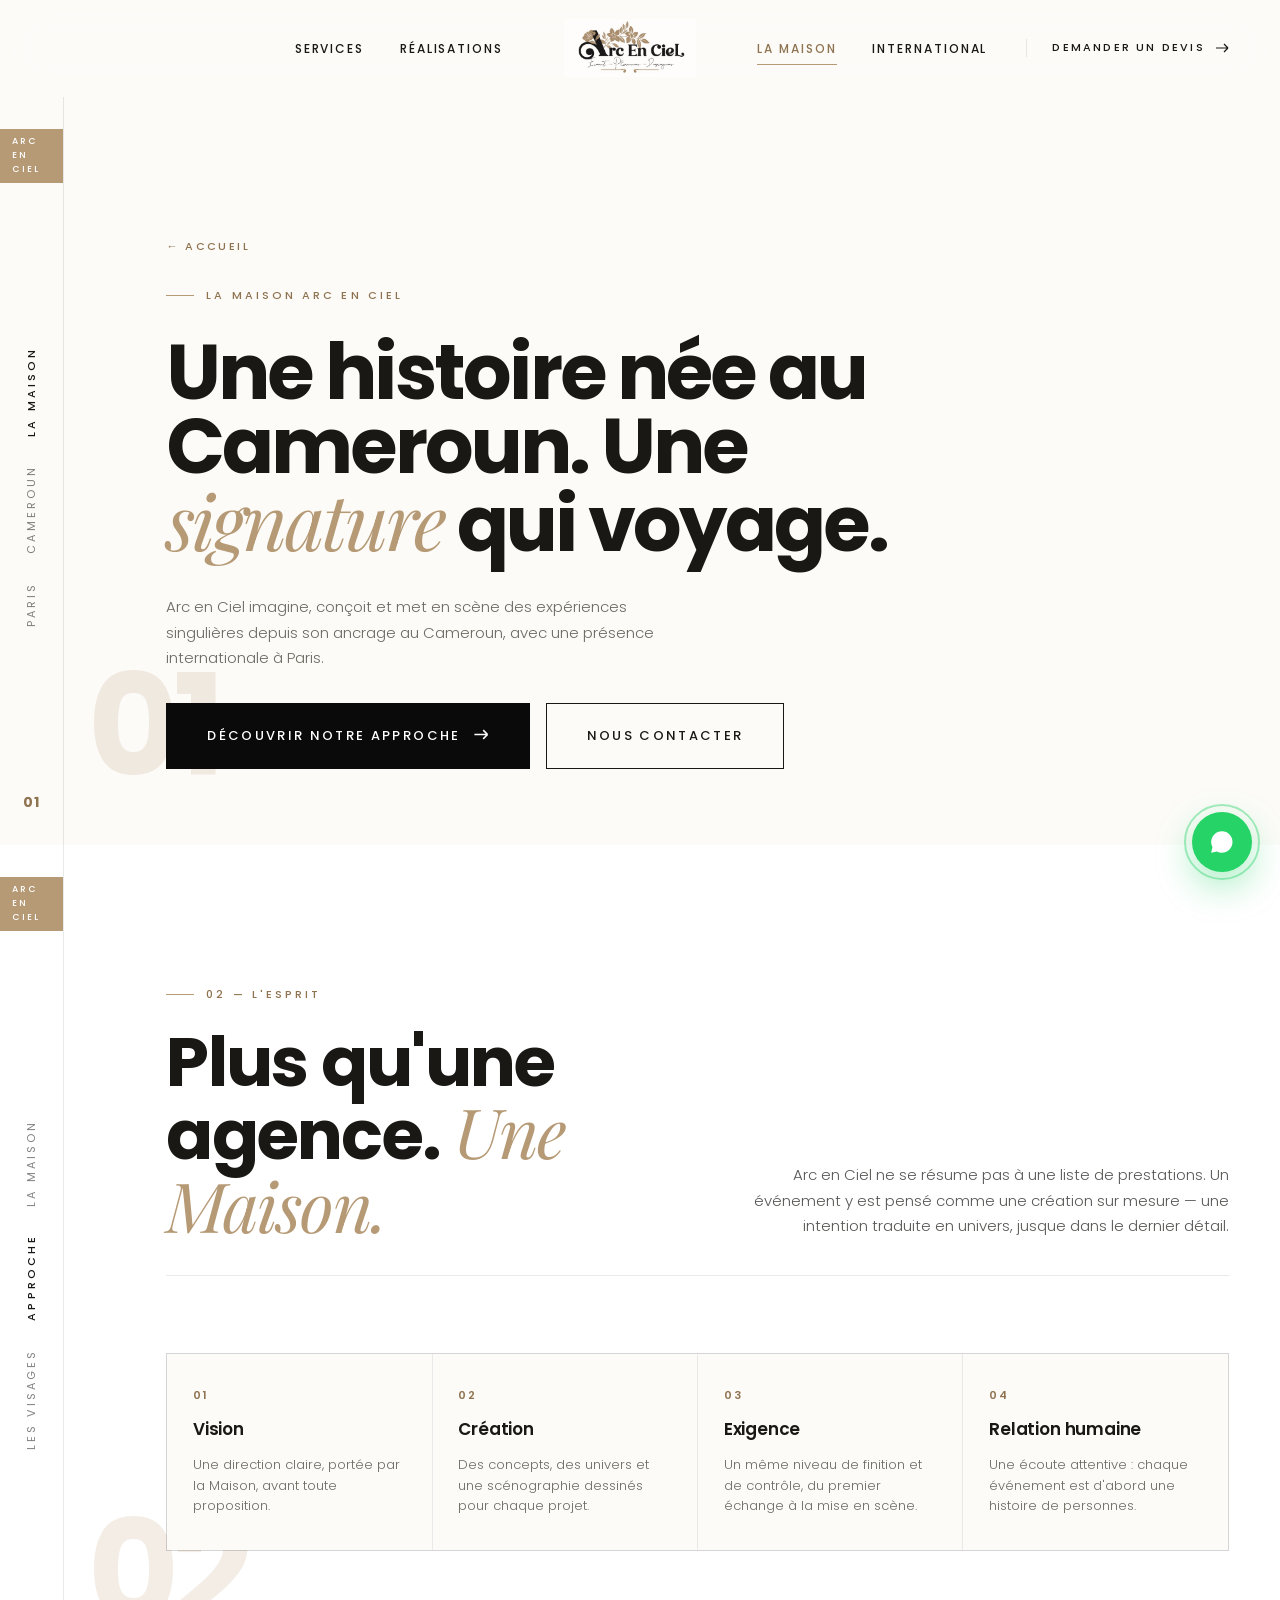
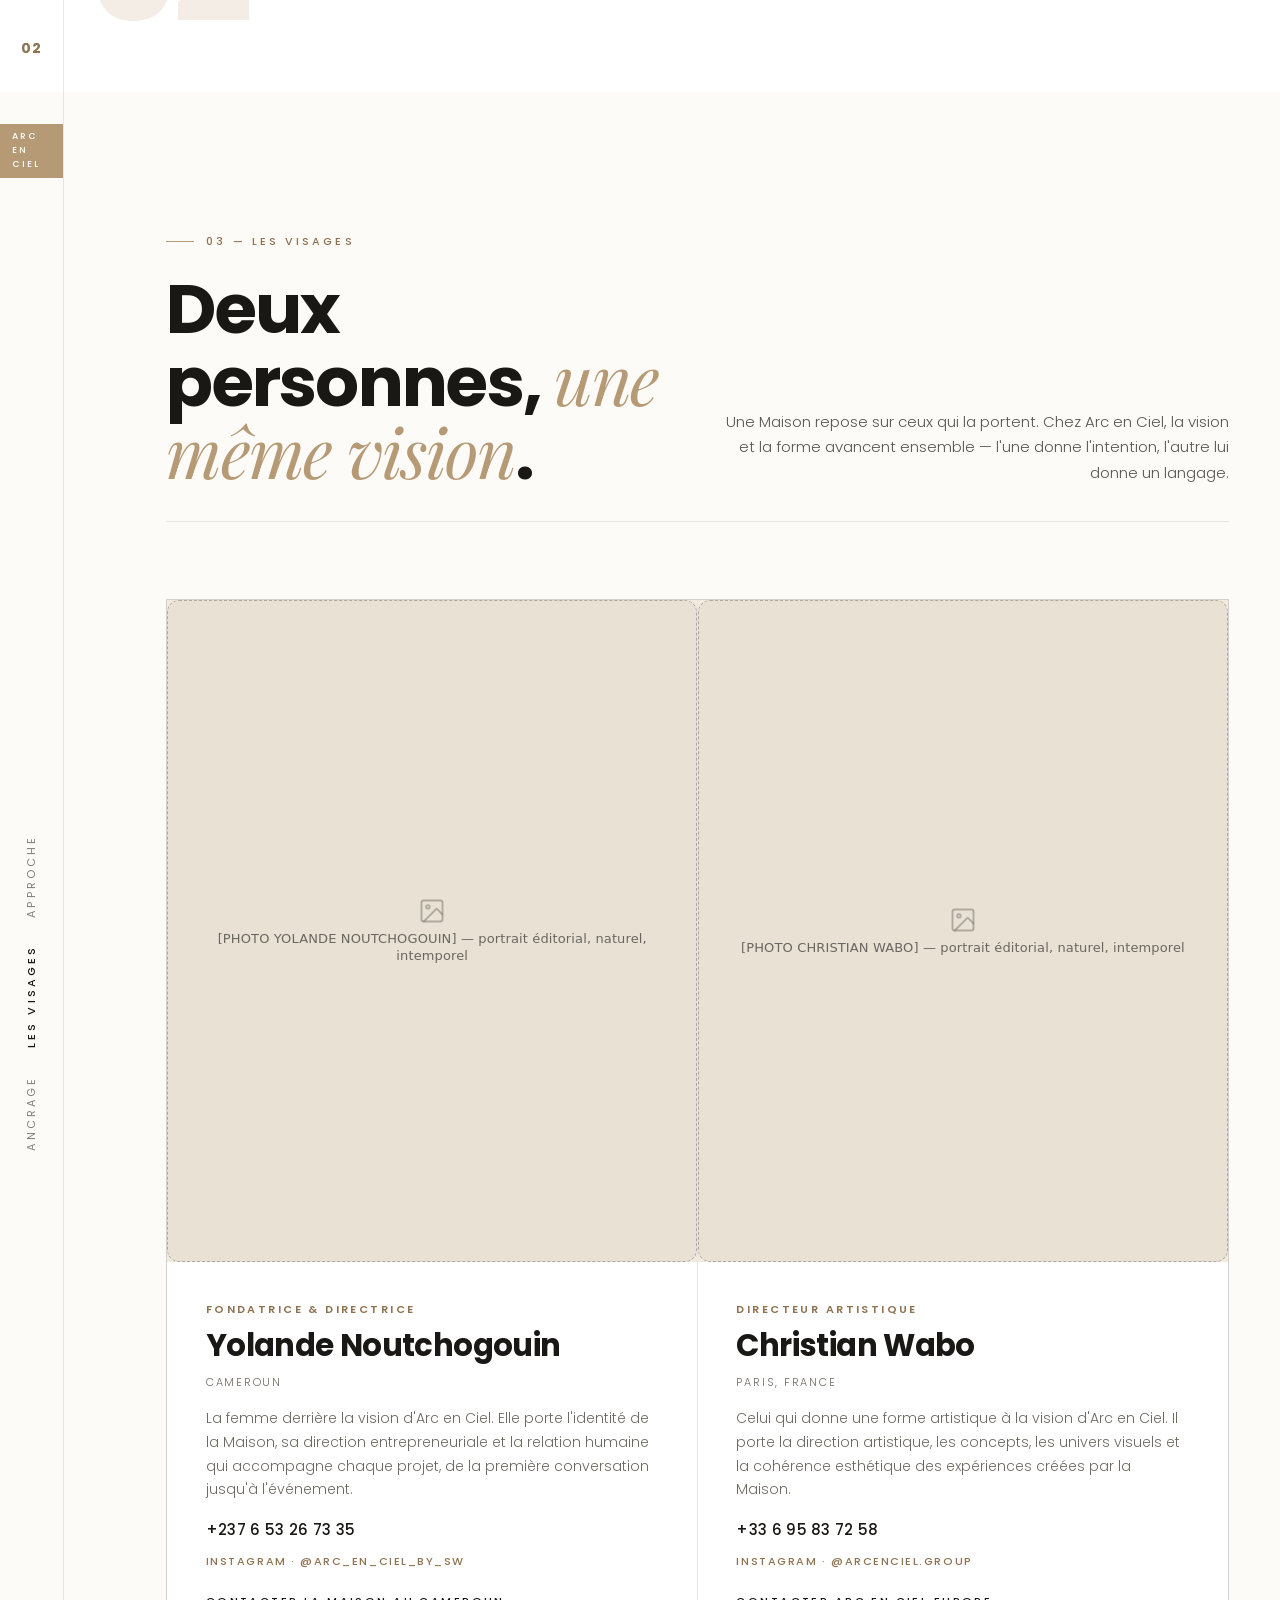
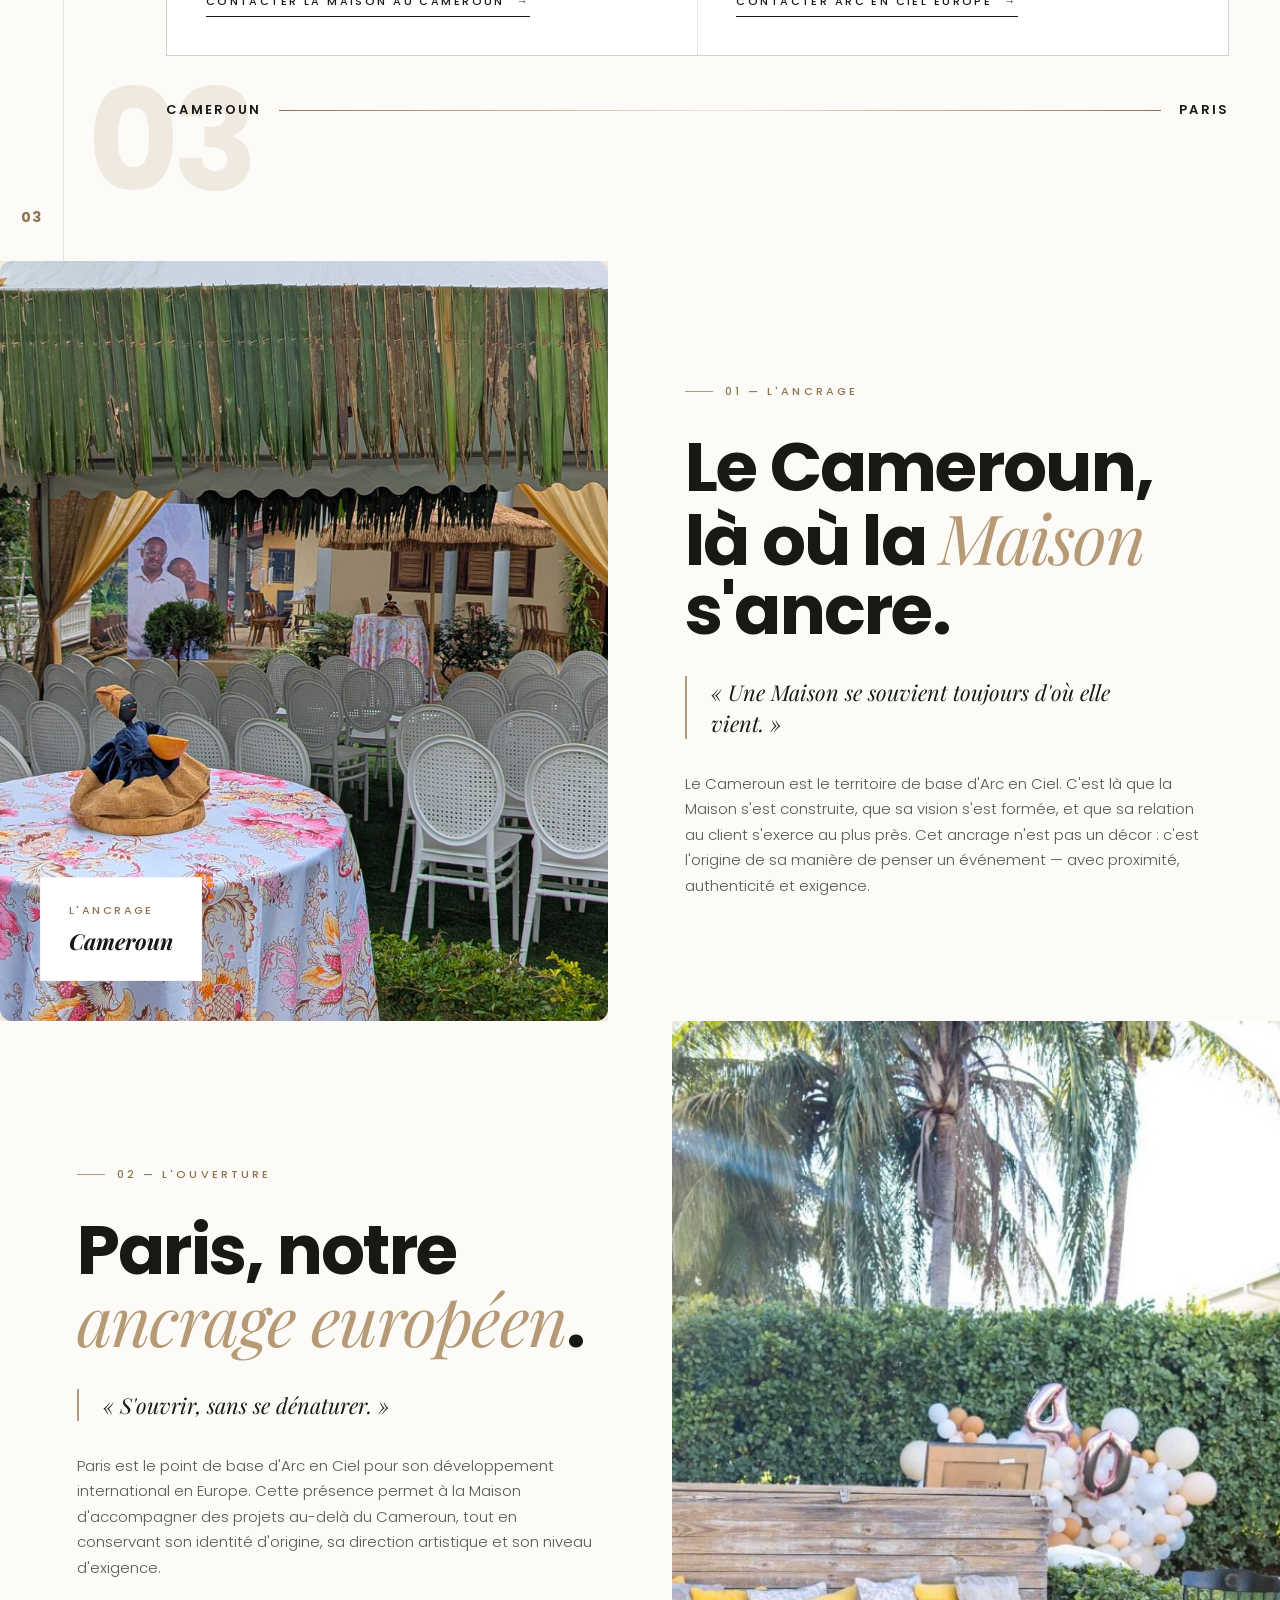
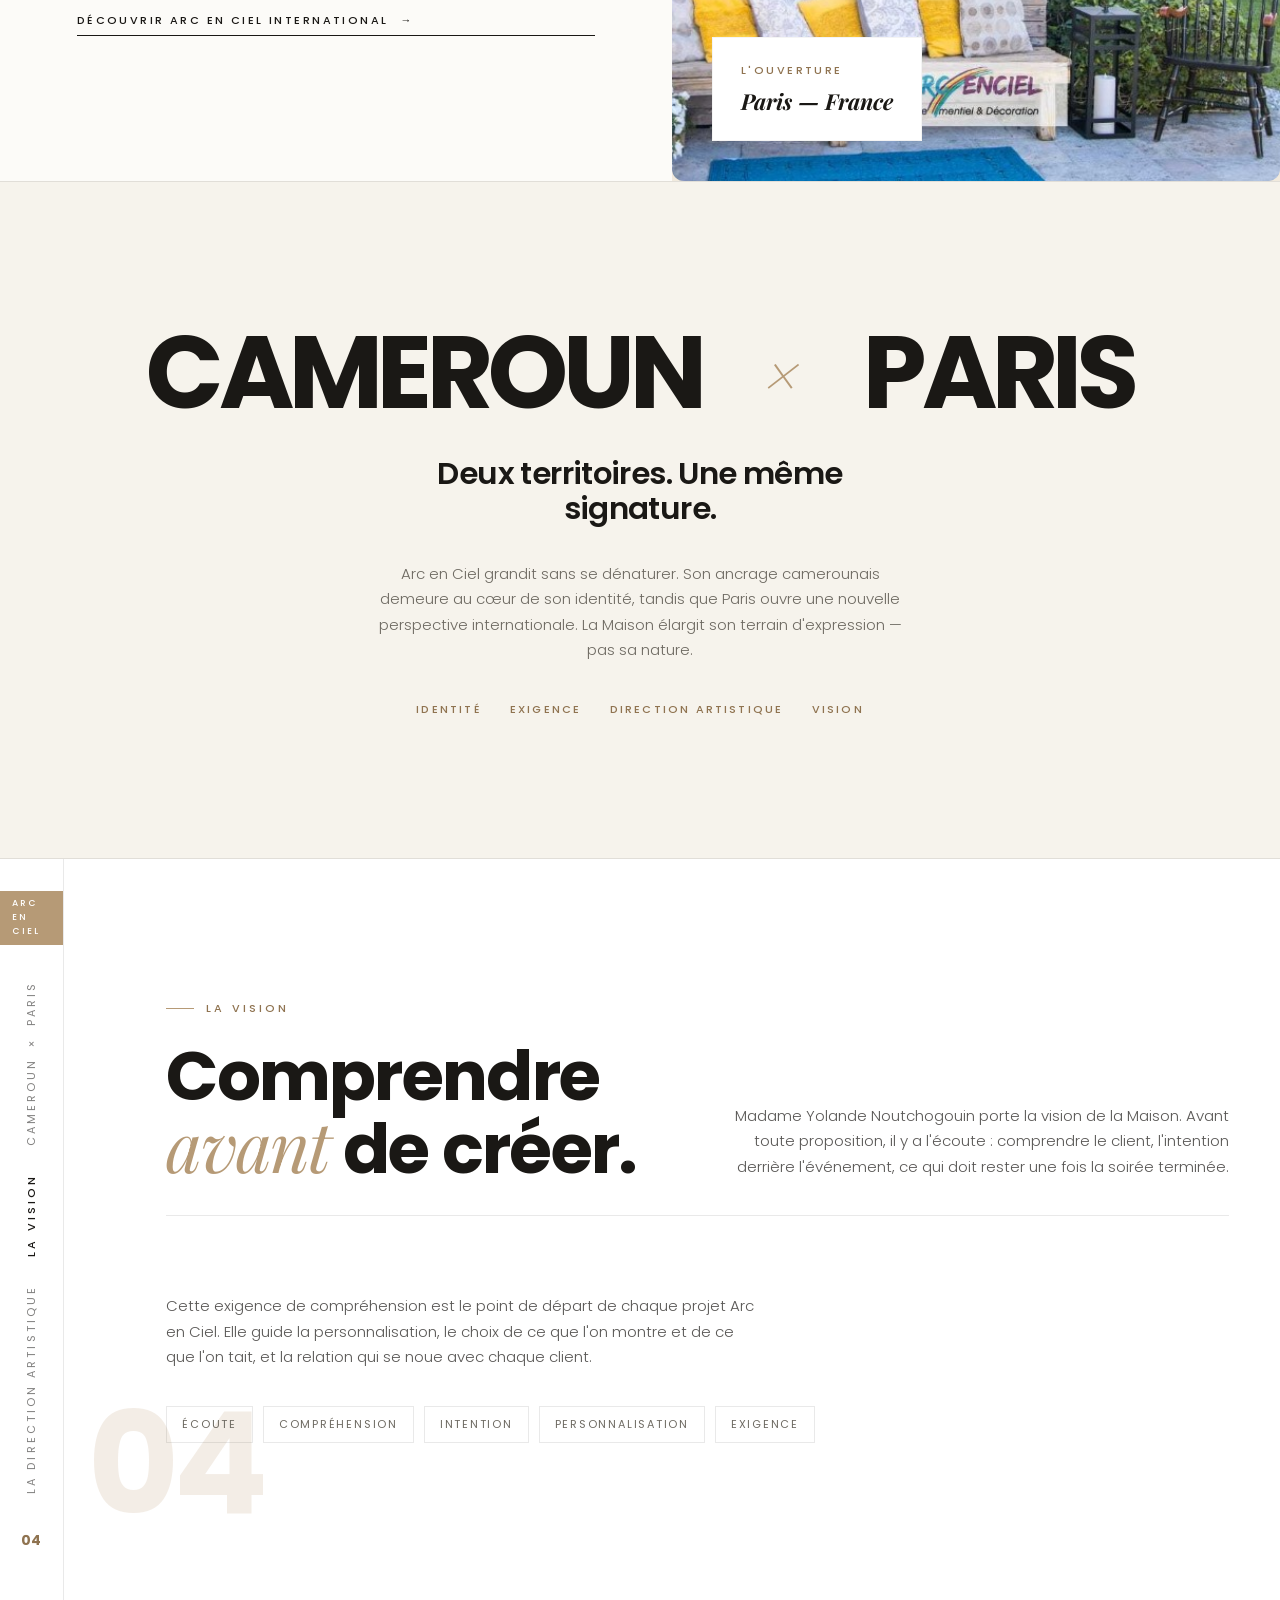
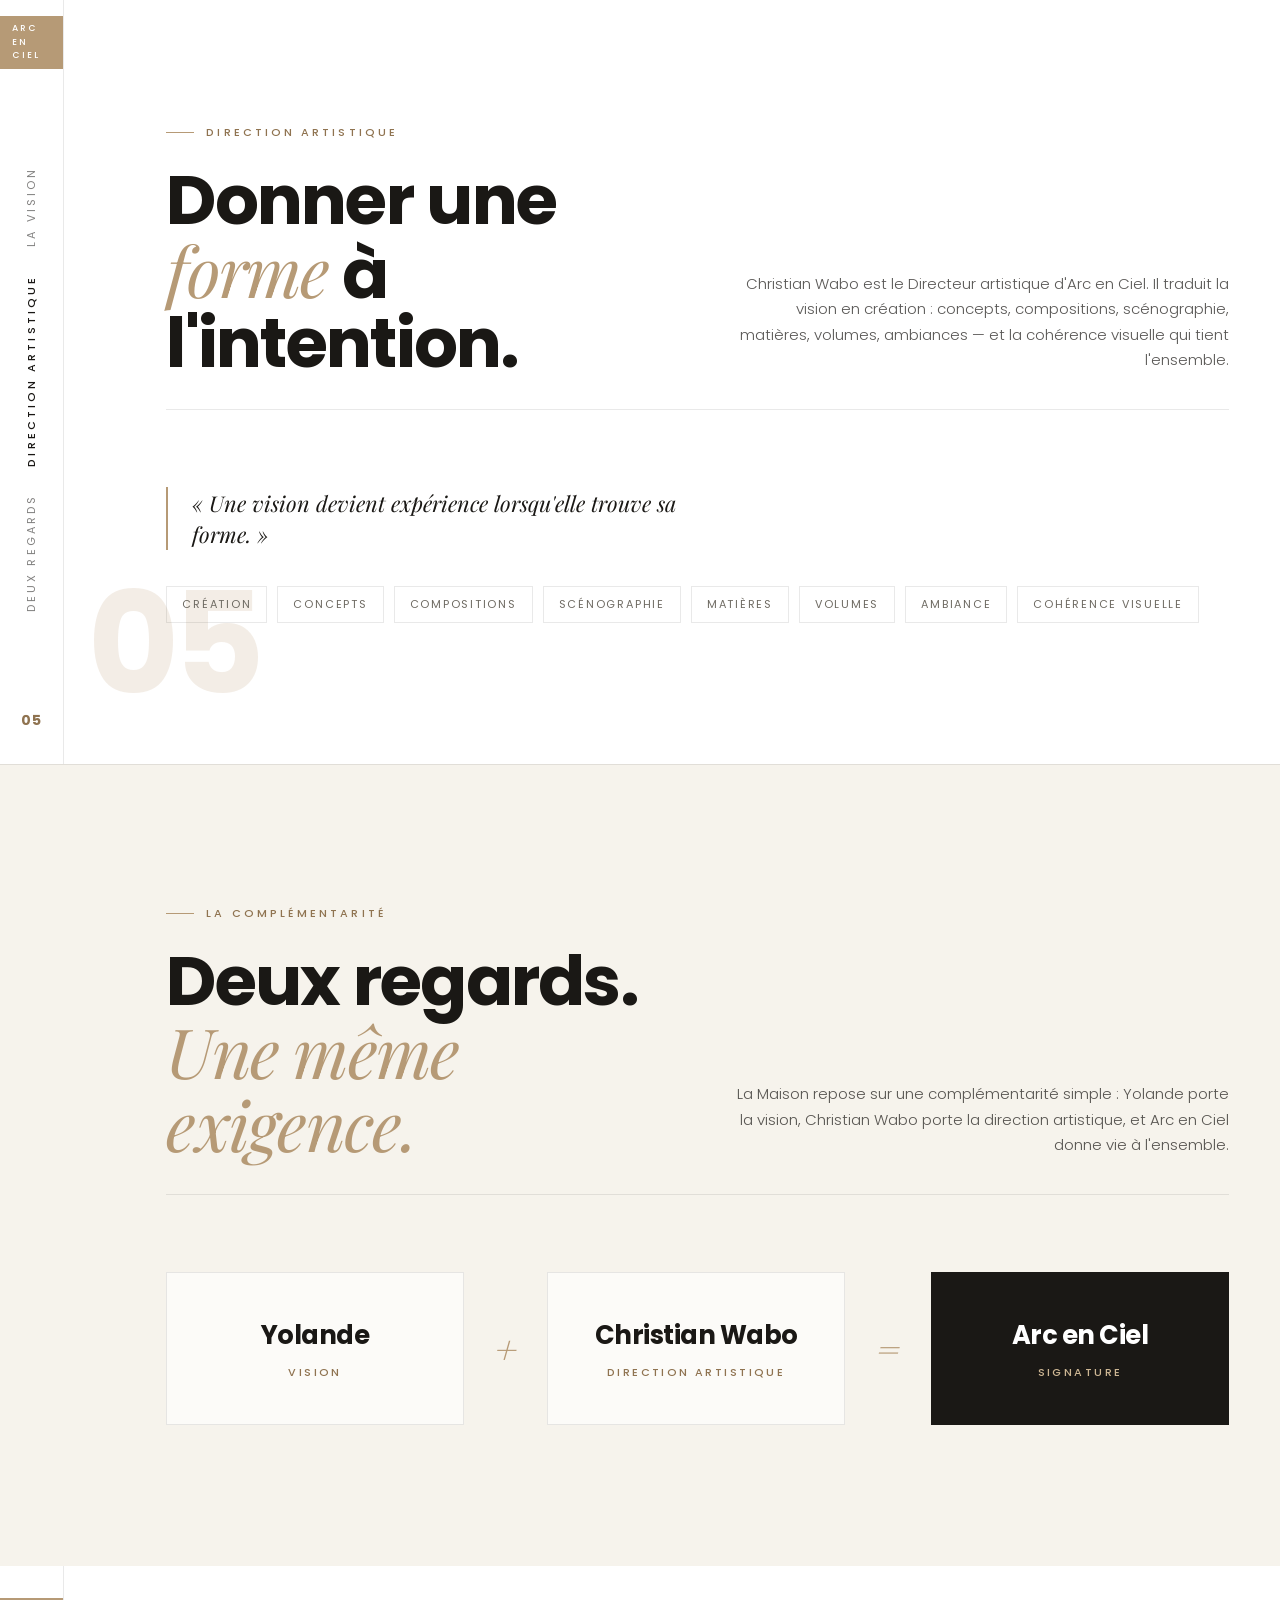
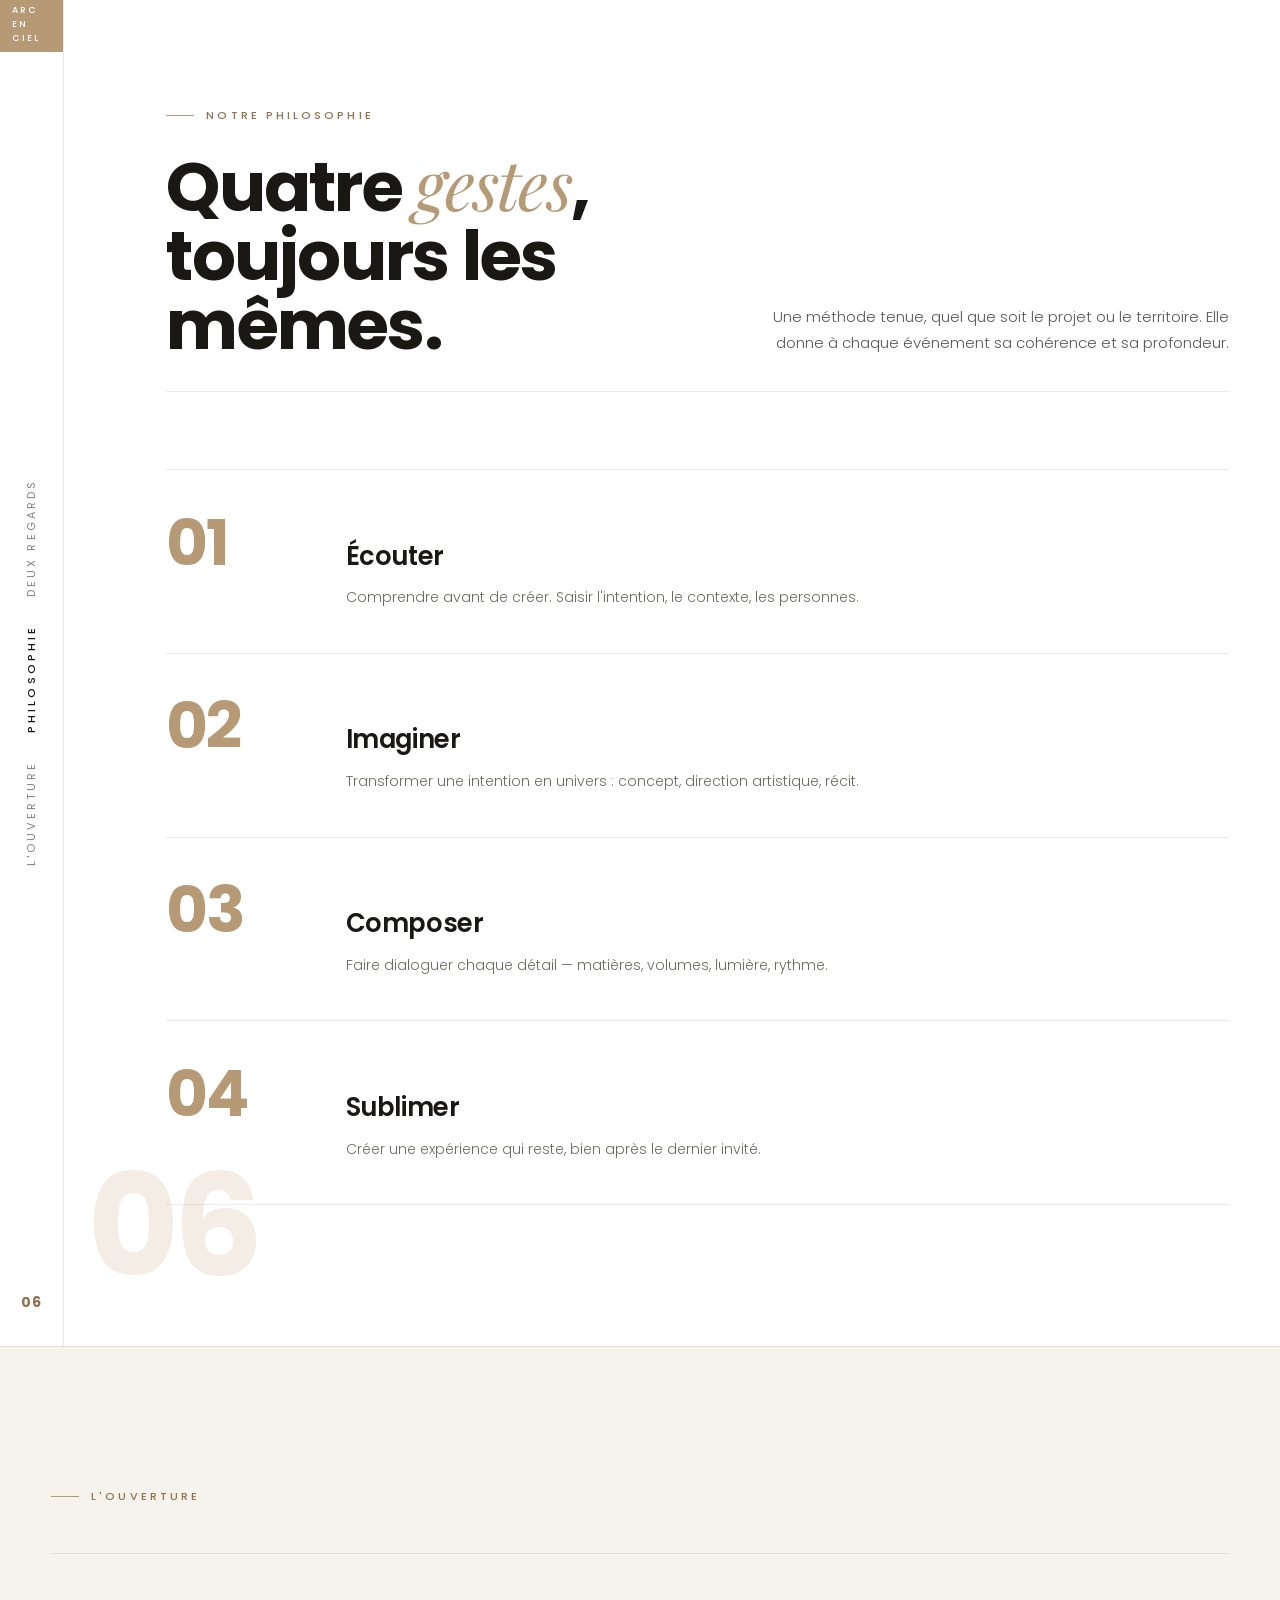
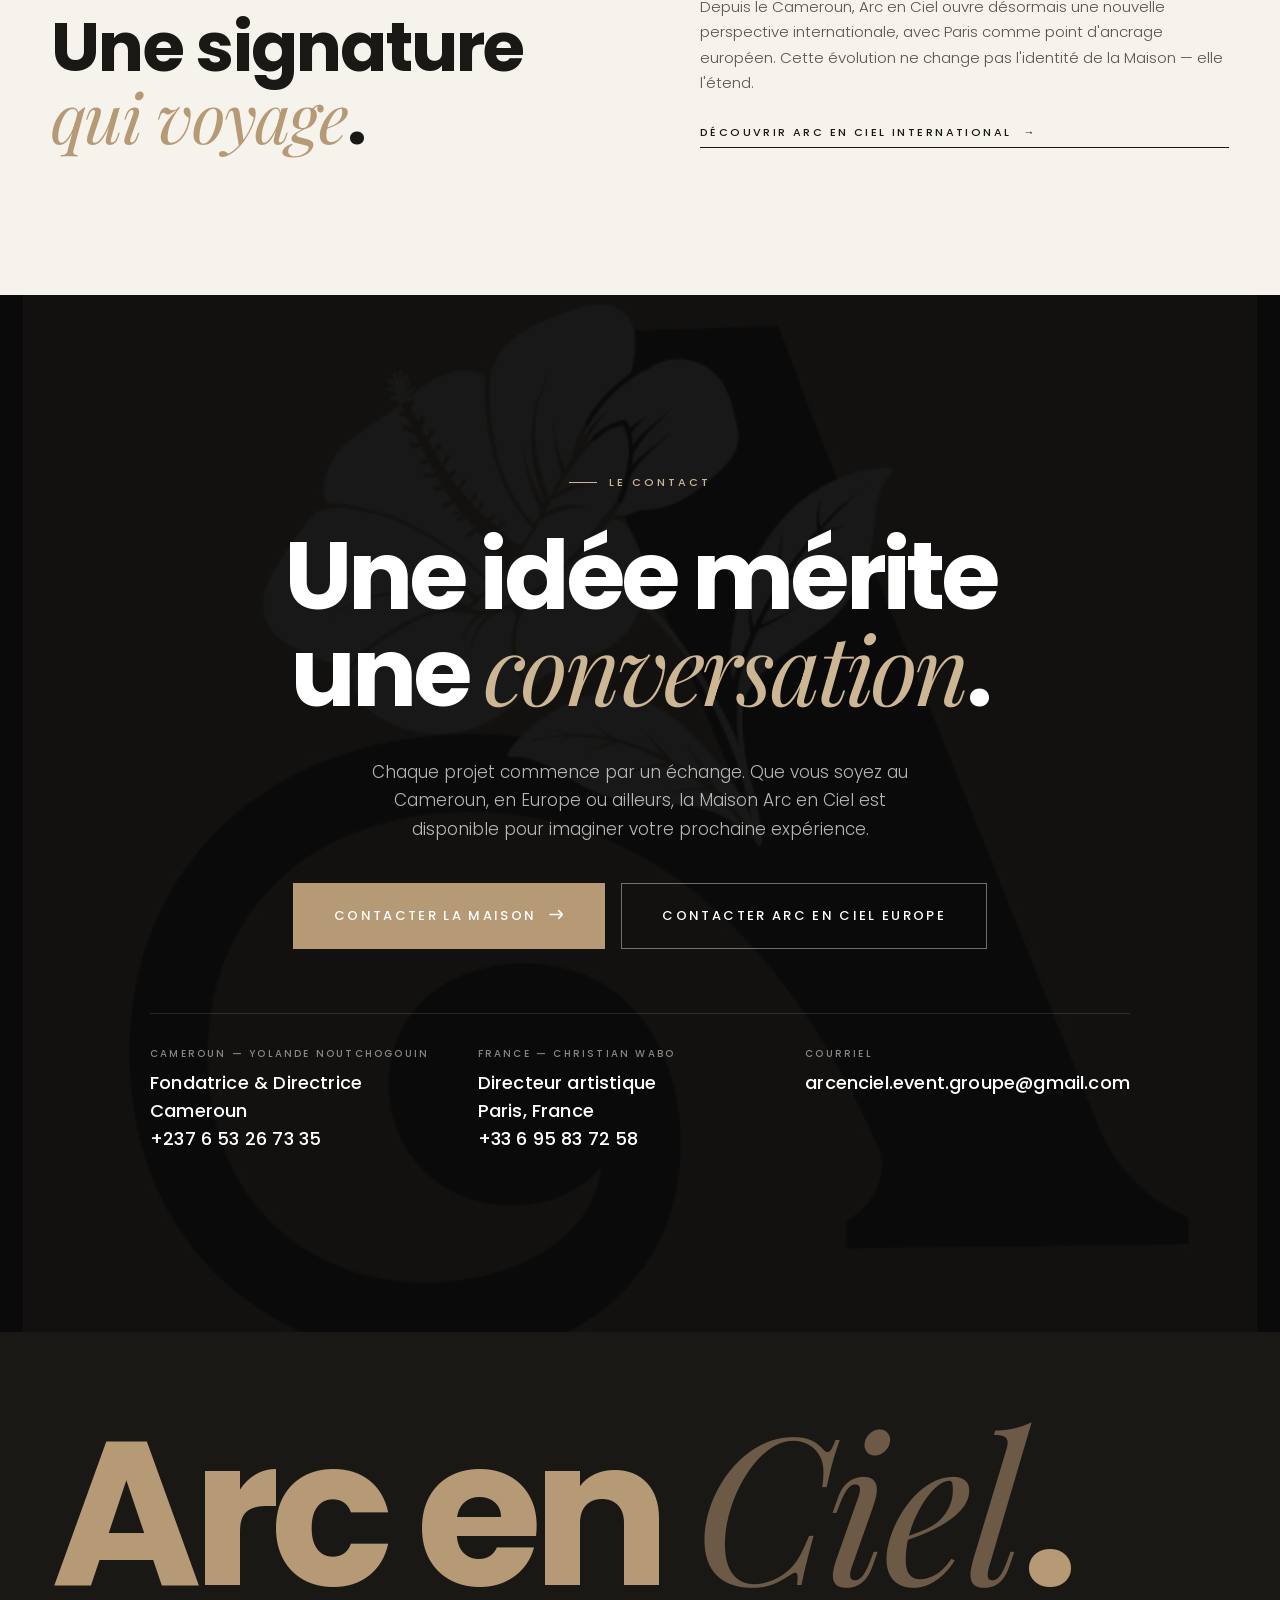
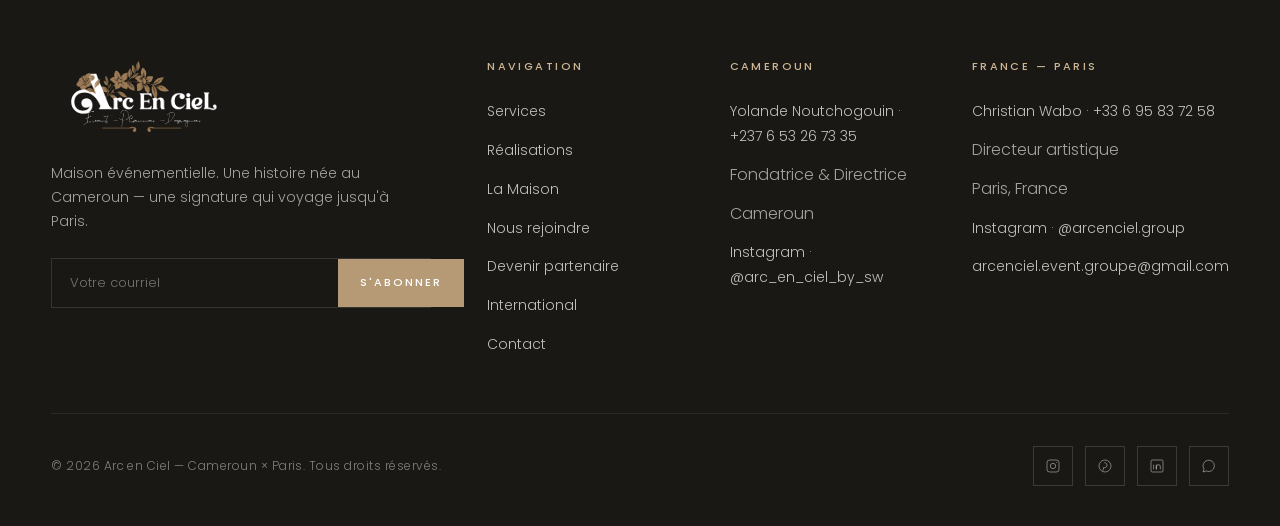
==== commit 4f921708: "Ajoute « Nous rejoindre » (carrières) et « Devenez notre partenaire » (collaboration) - Nouvelle pag" ====
--- a/arc-en-ciel/project/a-propos.html
+++ b/arc-en-ciel/project/a-propos.html
@@ -73,7 +73,16 @@
       </a>
       <div class="nav__right">
         <ul class="nav__menu nav__menu--r">
-          <li><a href="a-propos.html" class="is-active">La Maison</a></li>
+          <li class="nav__has-sub">
+            <a href="a-propos.html" class="is-active">La Maison</a>
+            <div class="nav__sub nav__sub--single">
+              <div class="nav__sub-col">
+                <a href="a-propos.html" class="nav__sub-head">Notre histoire</a>
+                <a href="nous-rejoindre.html">Nous rejoindre</a>
+                <a href="collaboration.html">Devenir partenaire</a>
+              </div>
+            </div>
+          </li>
           <li><a href="international.html">International</a></li>
         </ul>
         <a href="contact.html?type=devis" class="nav__cta">
@@ -110,7 +119,13 @@
           <a href="realisations.html#funerailles">Funérailles</a>
         </div>
       </li>
-      <li><a href="a-propos.html"><span class="num">03</span> La Maison</a></li>
+      <li>
+        <a href="a-propos.html"><span class="num">03</span> La Maison</a>
+        <div class="sub">
+          <a href="nous-rejoindre.html">Nous rejoindre</a>
+          <a href="collaboration.html">Devenir partenaire</a>
+        </div>
+      </li>
       <li><a href="international.html"><span class="num">04</span> International</a></li>
       <li><a href="#contact"><span class="num">05</span> Contact</a></li>
     </ul>
@@ -605,6 +620,8 @@
             <li><a href="services.html">Services</a></li>
             <li><a href="realisations.html">Réalisations</a></li>
             <li><a href="a-propos.html">La Maison</a></li>
+            <li><a href="nous-rejoindre.html">Nous rejoindre</a></li>
+            <li><a href="collaboration.html">Devenir partenaire</a></li>
             <li><a href="international.html">International</a></li>
             <li><a href="contact.html">Contact</a></li>
           </ul>
--- a/arc-en-ciel/project/styles.css
+++ b/arc-en-ciel/project/styles.css
@@ -1549,21 +1549,24 @@
 /* ----------- Responsive ----------- */
 @media (max-width: 1100px) {
   :root { --sidebar: 56px; }
-  /* Le premier écran devient une image forte, presque plein cadre,
-     posée au-dessus du slogan. */
+  /* Sur mobile : pas d'image dans le hero — un premier écran typographique
+     plein cadre. Le titre occupe toute la largeur, le contenu remplit la hauteur. */
   .hero {
     grid-template-columns: 1fr;
-    min-height: 0;
+    min-height: calc(100vh - 90px);
   }
   .hero .sidebar-rail { display: none; }
-  .hero__media {
-    display: block;
-    order: -1;
-    width: 100%;
-    min-height: min(66vh, 580px);
-  }
-  .hero__media::before {
-    background: linear-gradient(180deg, rgba(20,17,13,0.05) 0%, transparent 32%, transparent 54%, rgba(20,17,13,0.46));
+  .hero__media { display: none; }
+  .hero__copy { gap: clamp(28px, 5vw, 48px); }
+  .hero__title { font-size: clamp(52px, 11vw, 92px); }
+  /* le filigrane du monogramme occupe l'espace laissé libre à droite du titre */
+  .hero__monogram-bg {
+    top: 8%;
+    bottom: auto;
+    right: -26%;
+    width: min(78vw, 460px);
+    height: min(78vw, 460px);
+    opacity: 0.07;
   }
 }
 /* Nav : menu réparti (2 gauche · logo centré · 2 droite) ; bascule burger sous 1024px */
@@ -1612,7 +1615,7 @@
   .section-num { left: 0; }
   .hero { grid-template-columns: 1fr; }
   .hero__copy { padding: 56px var(--pad); gap: 40px; }
-  .hero__title { font-size: clamp(44px, 12vw, 64px); }
+  .hero__title { font-size: clamp(48px, 15vw, 76px); }
   .hero__meta { grid-template-columns: 1fr 1fr; gap: 20px; }
   .svc-grid { grid-template-columns: 1fr; }
   .proc-grid { grid-template-columns: 1fr; }
@@ -1623,7 +1626,6 @@
   .testi-card { flex: 0 0 100%; }
   .editorial__copy { padding: 56px var(--pad); }
   .nav__brand img { height: 50px; }
-  .hero__media { min-height: 56vh; }
   .fab__tip { display: none; }
 }
 
@@ -2887,6 +2889,7 @@
   pointer-events: auto;
   transform: translateY(0);
 }
+.nav__sub--single { grid-template-columns: 1fr; min-width: 250px; }
 .nav__sub-col { display: flex; flex-direction: column; gap: 2px; }
 .nav__sub .nav__sub-head {
   font-family: var(--font-sans);
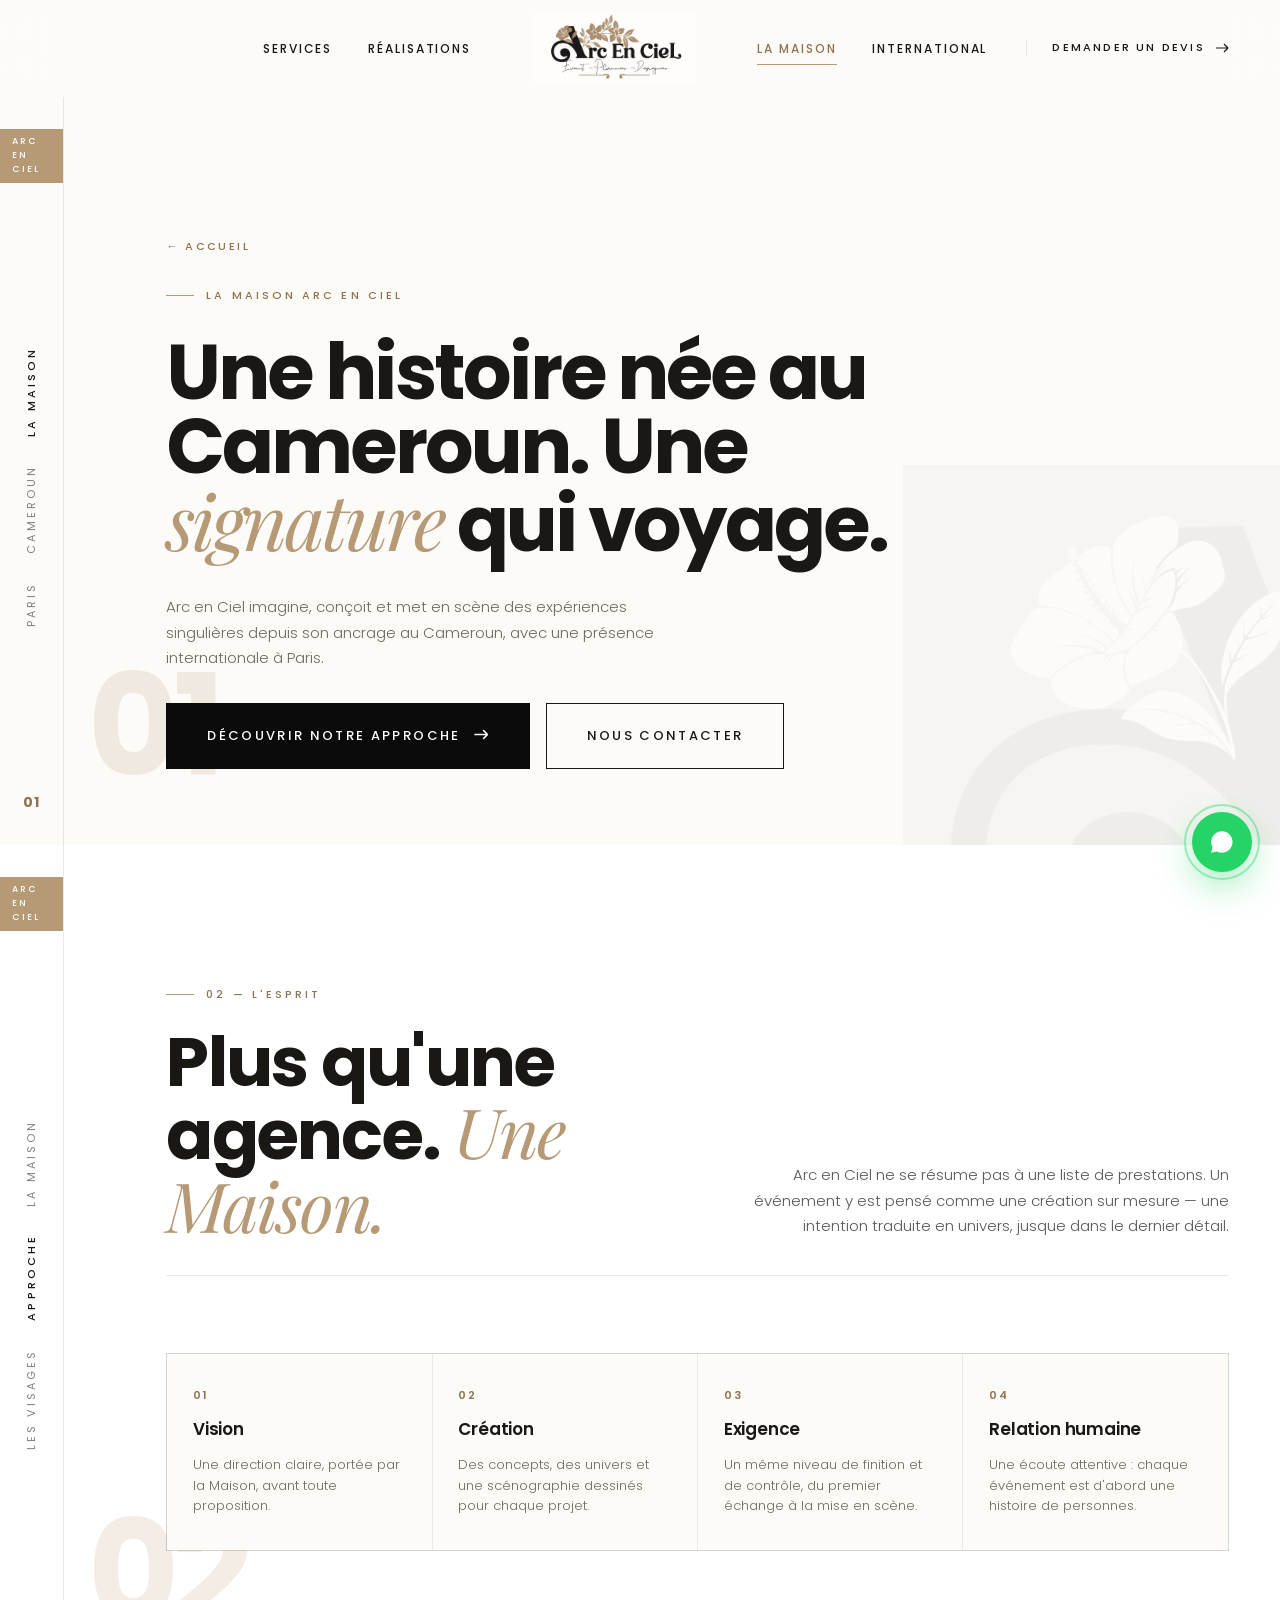
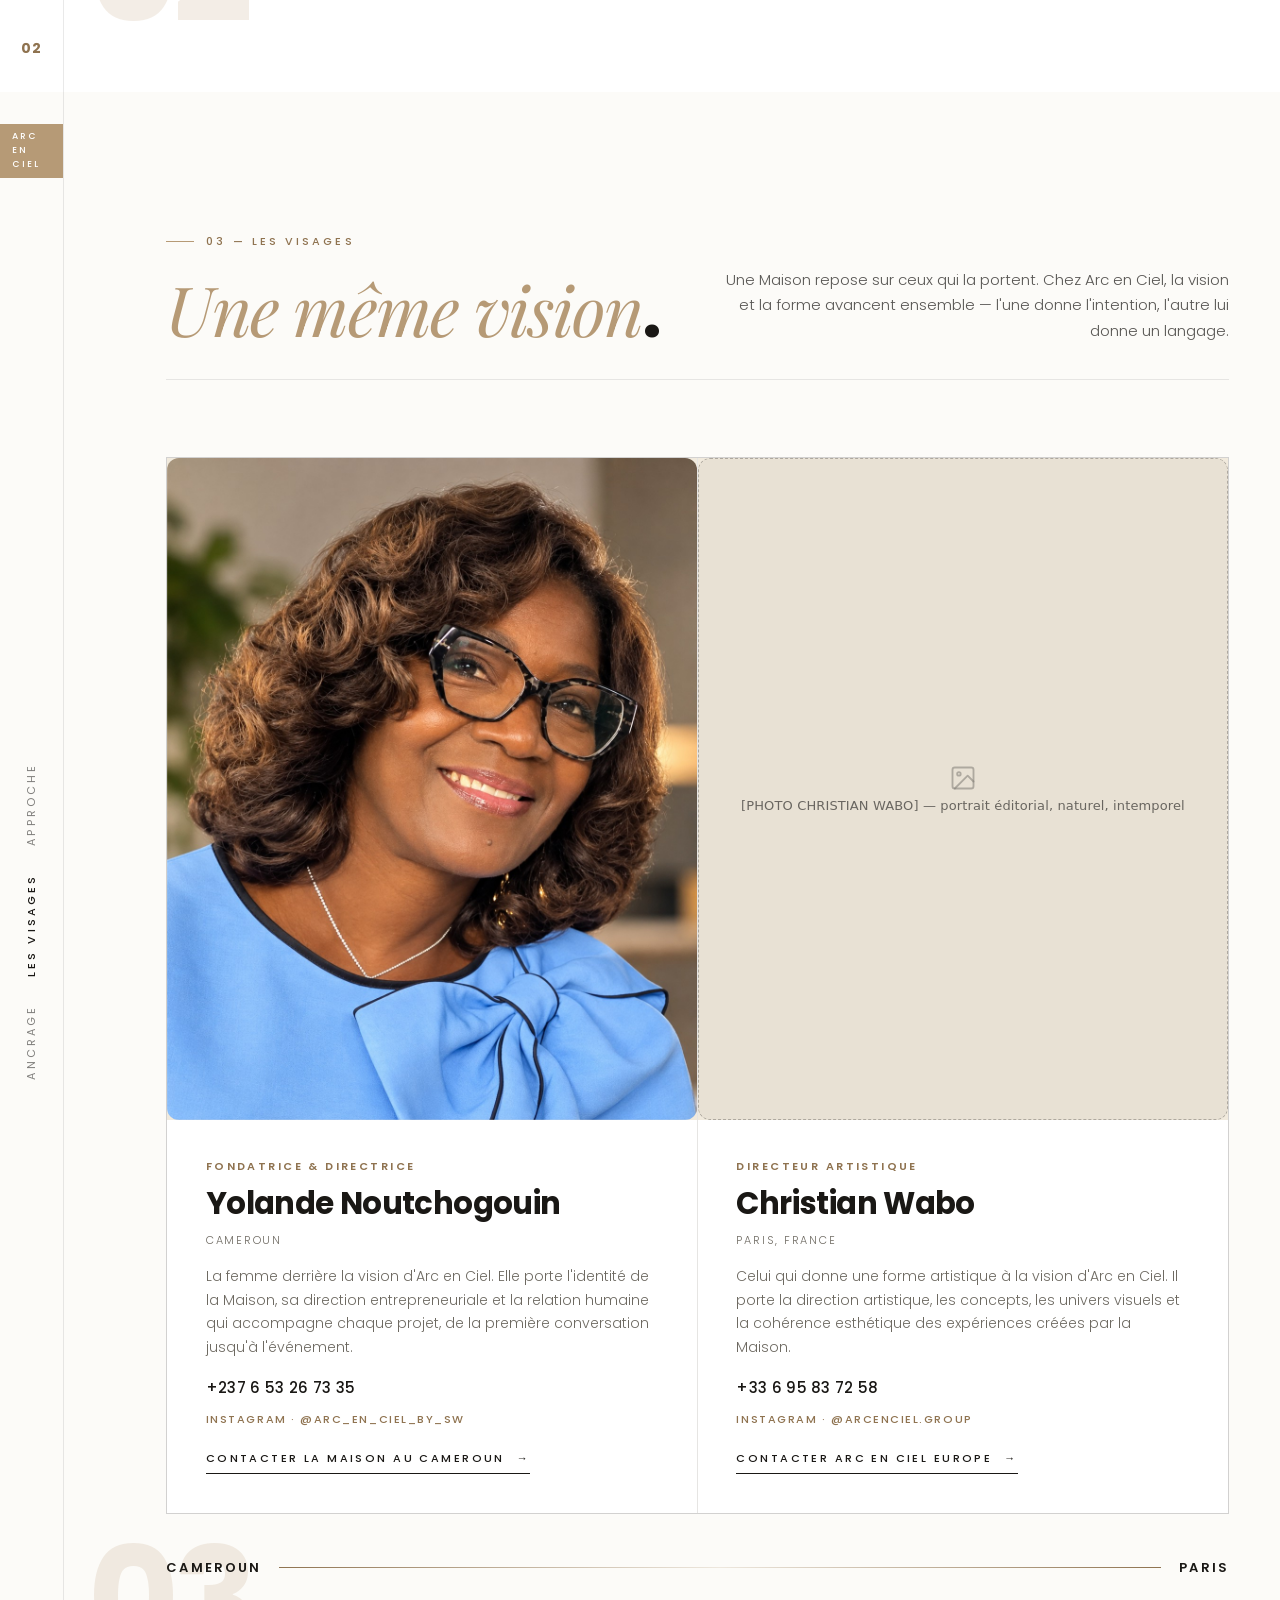
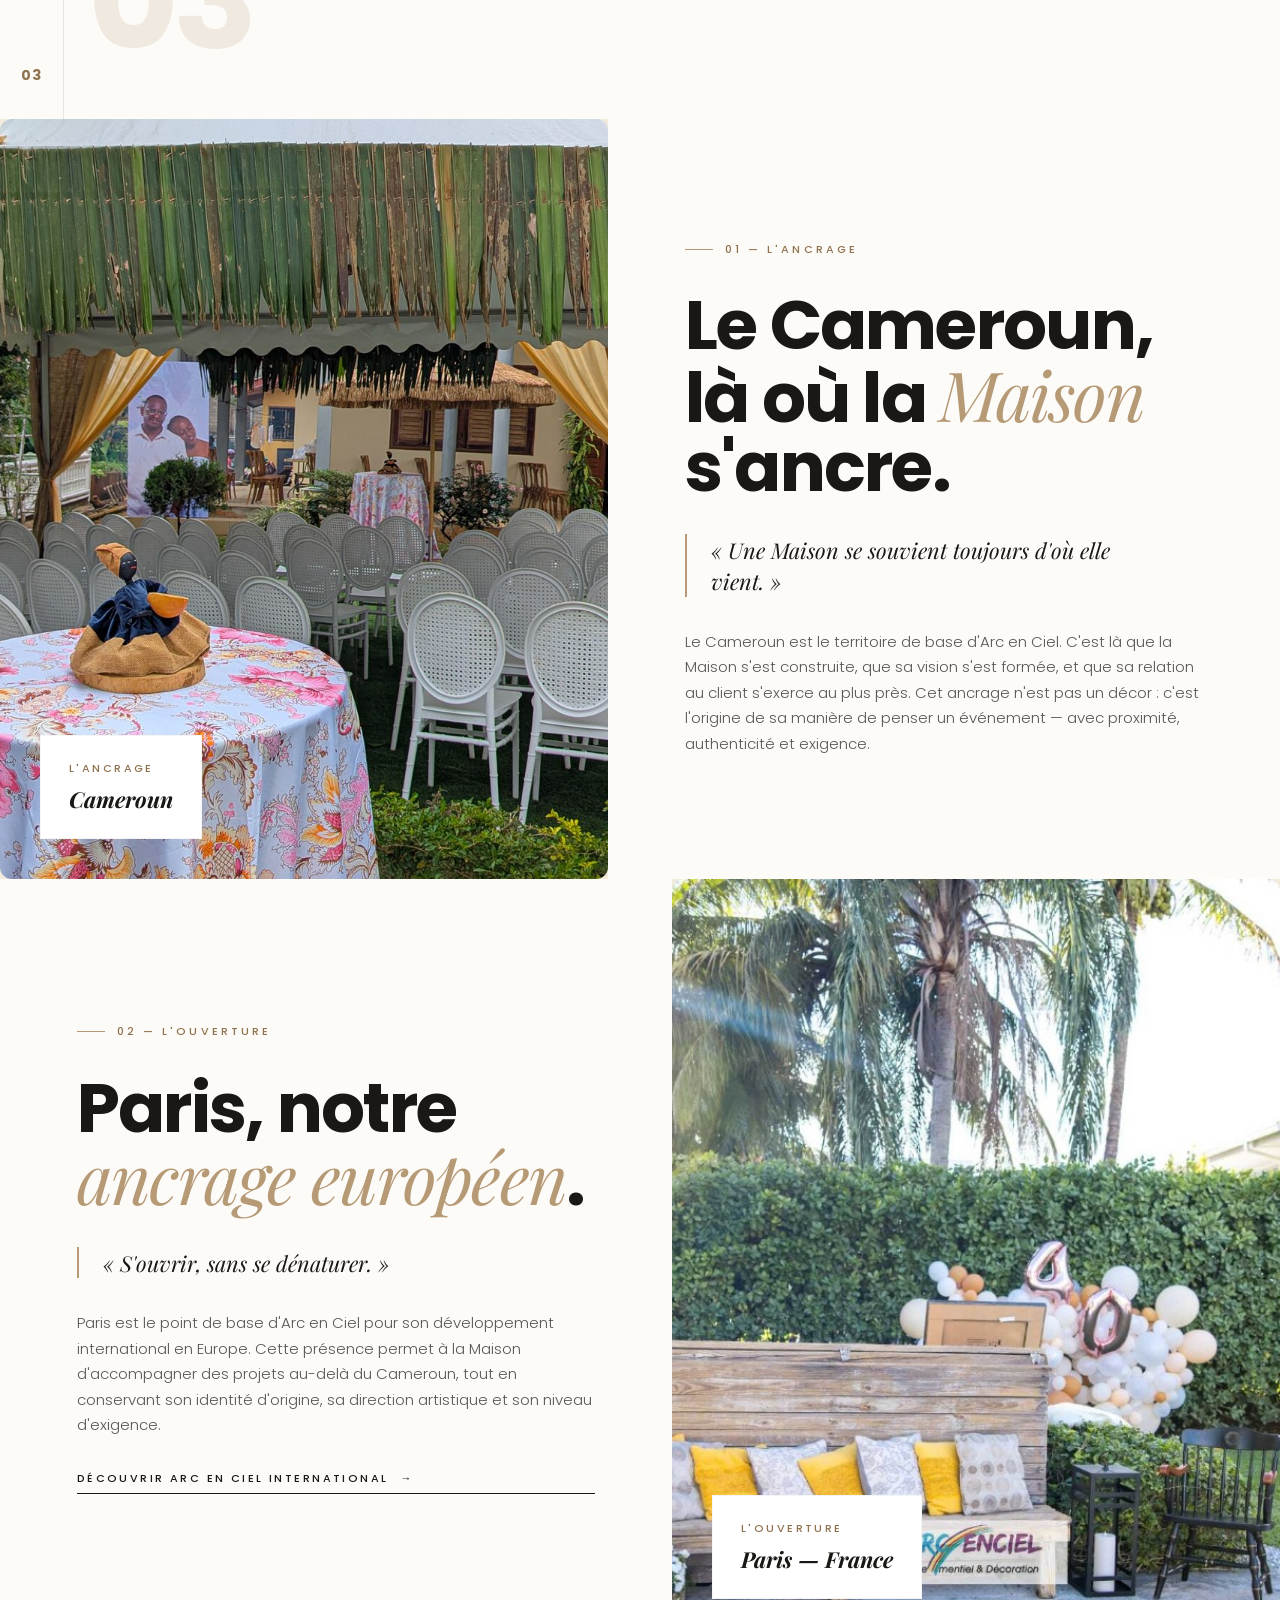
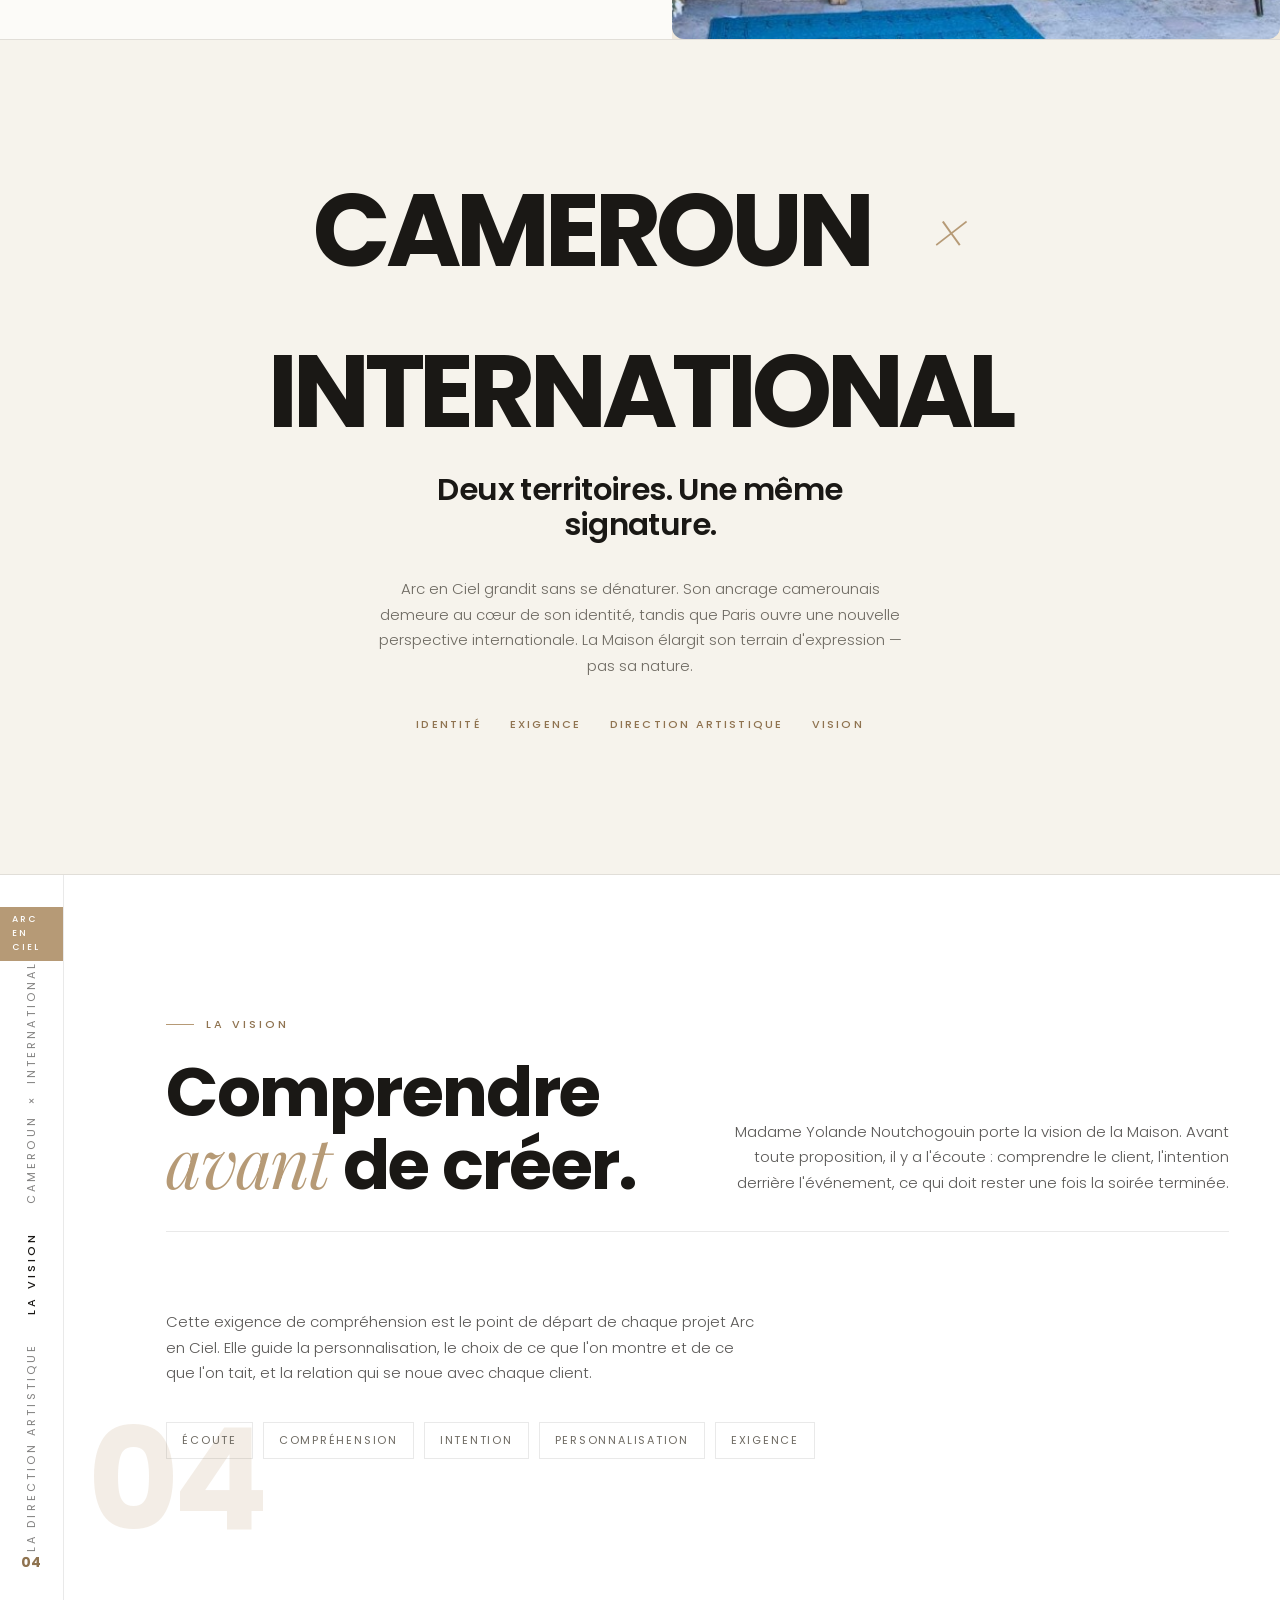
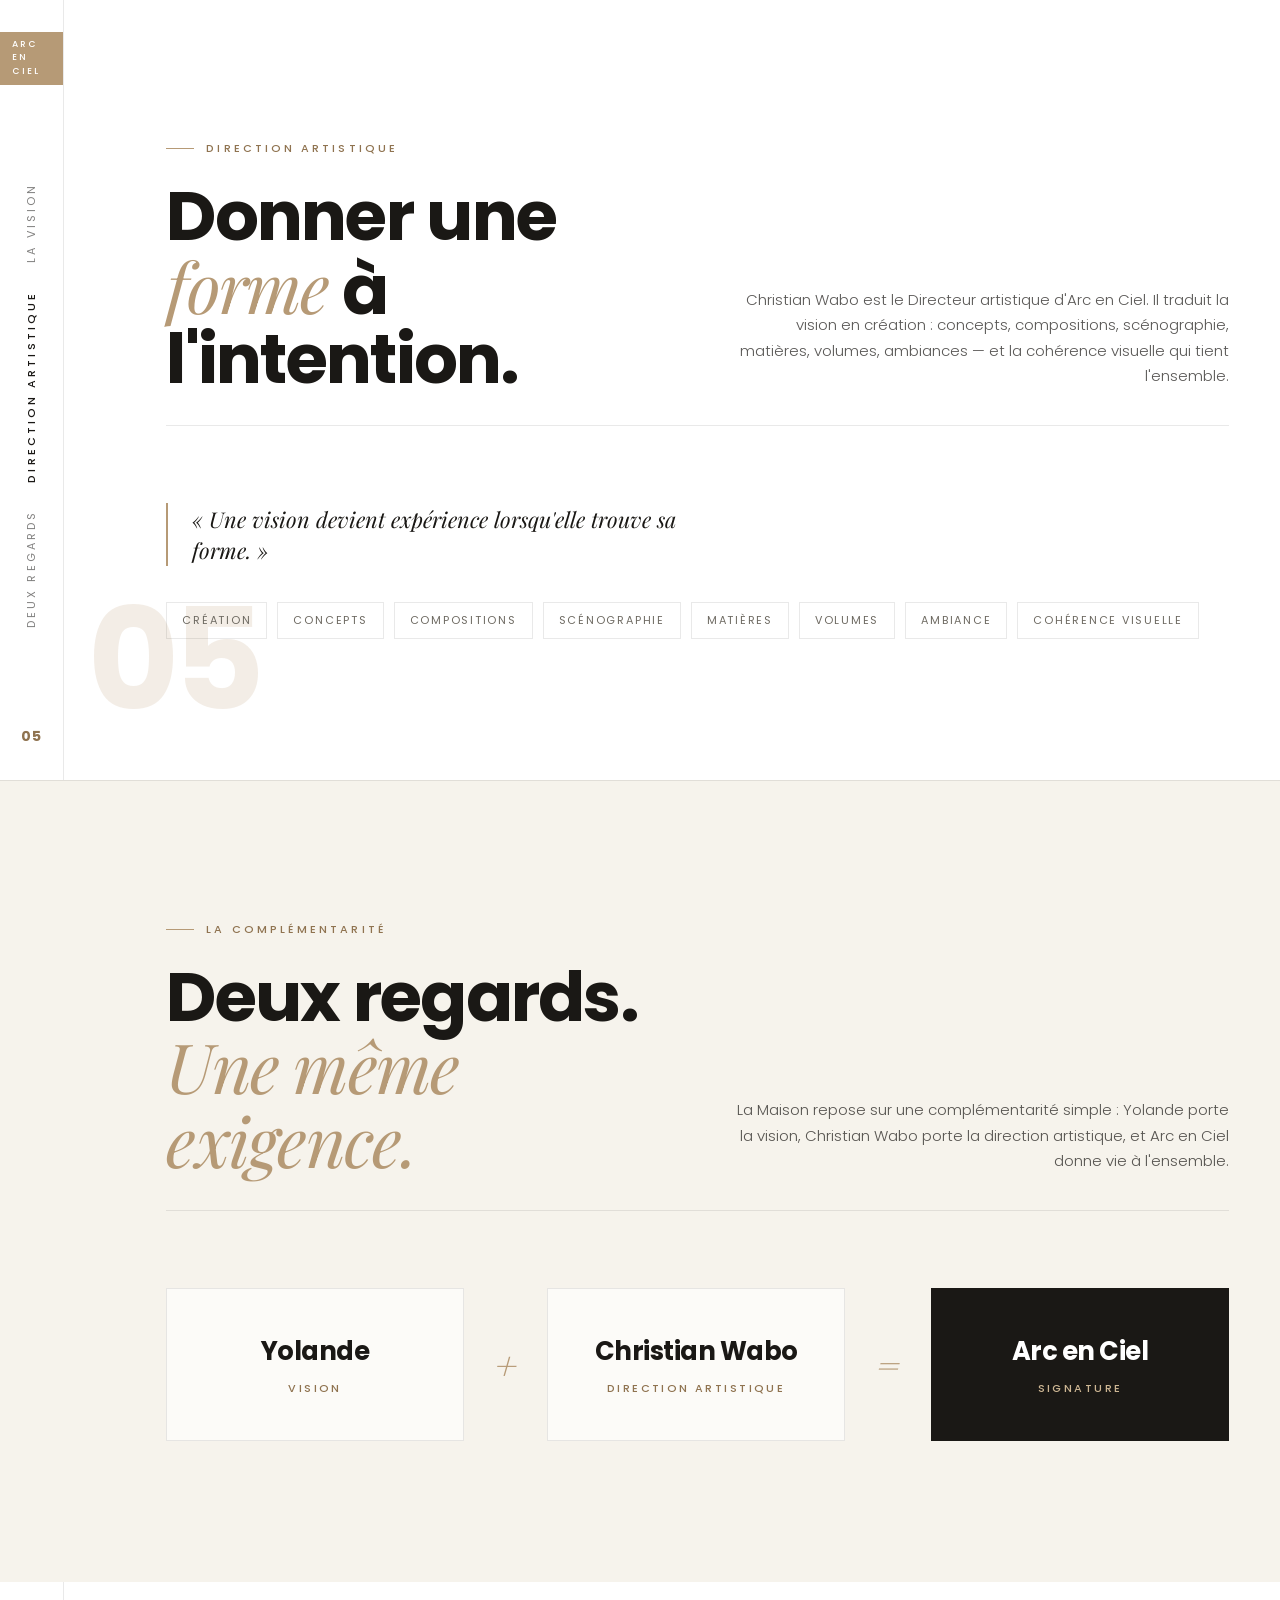
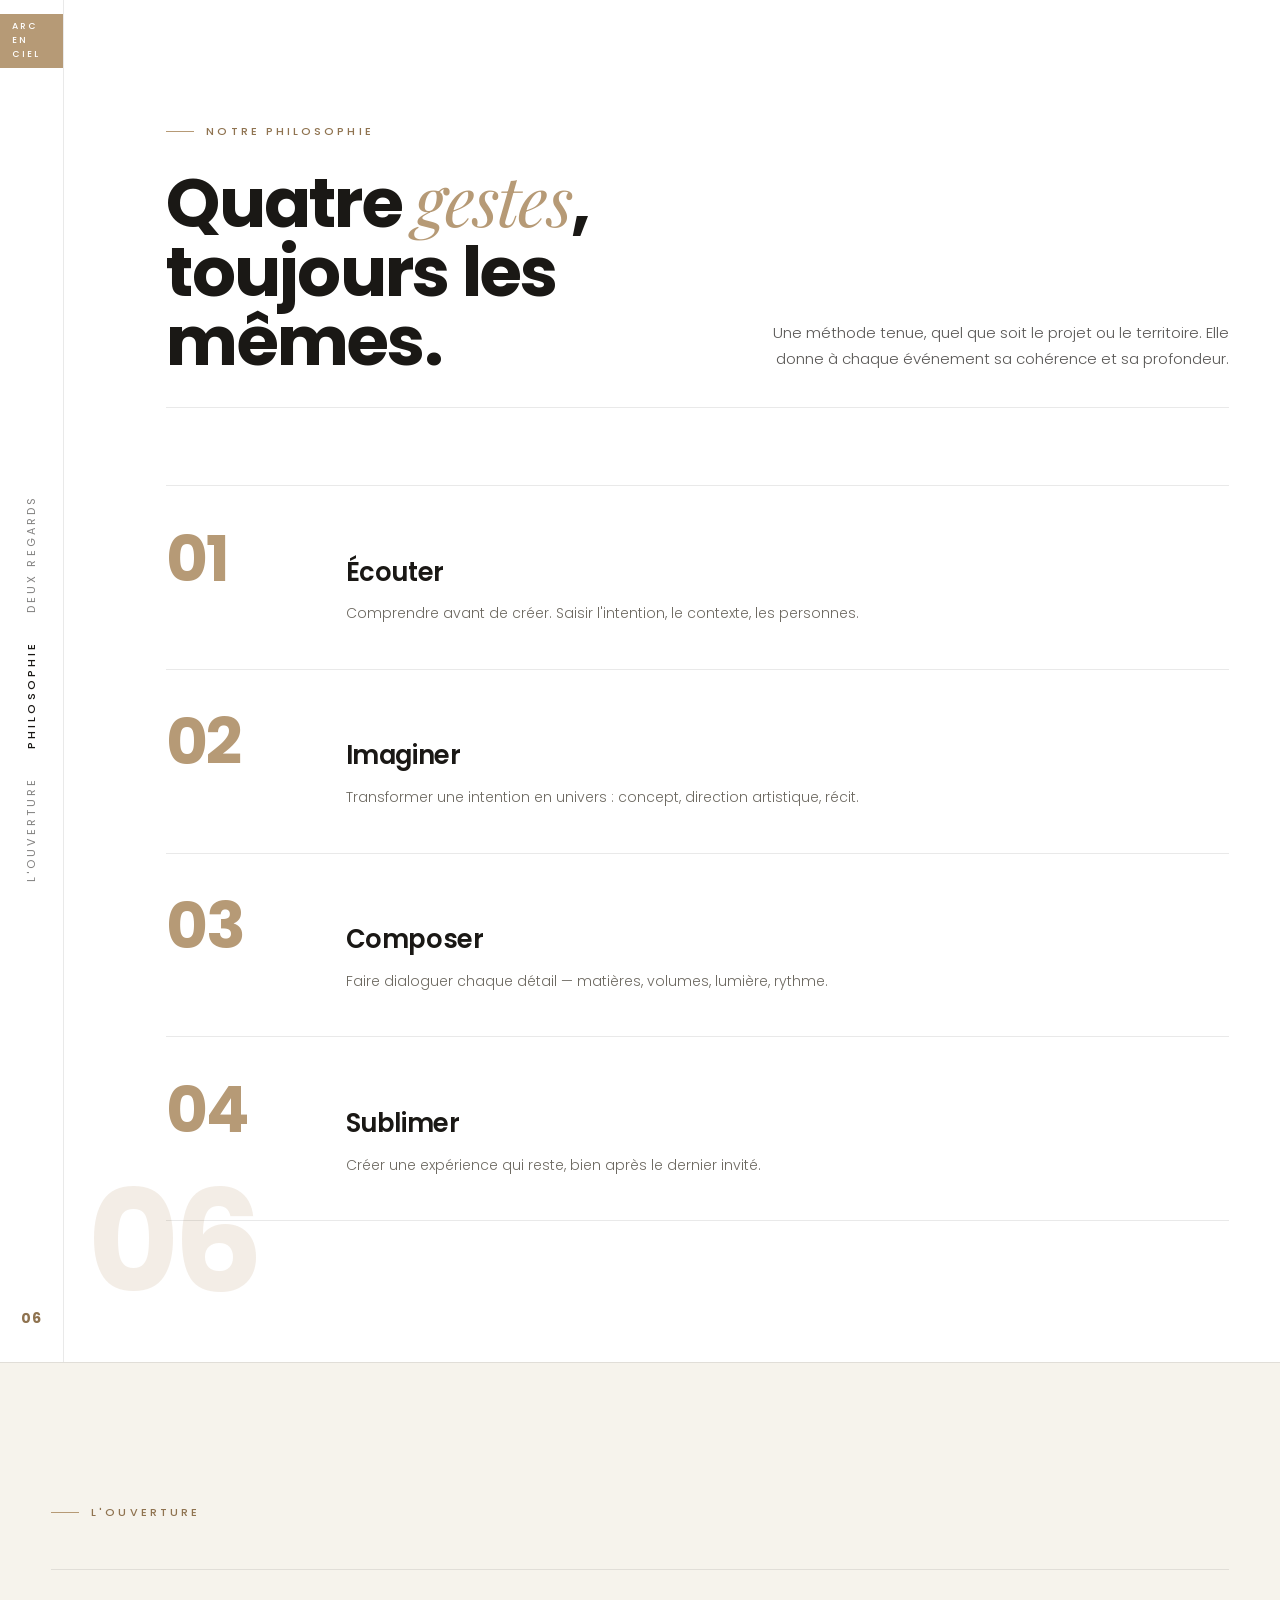
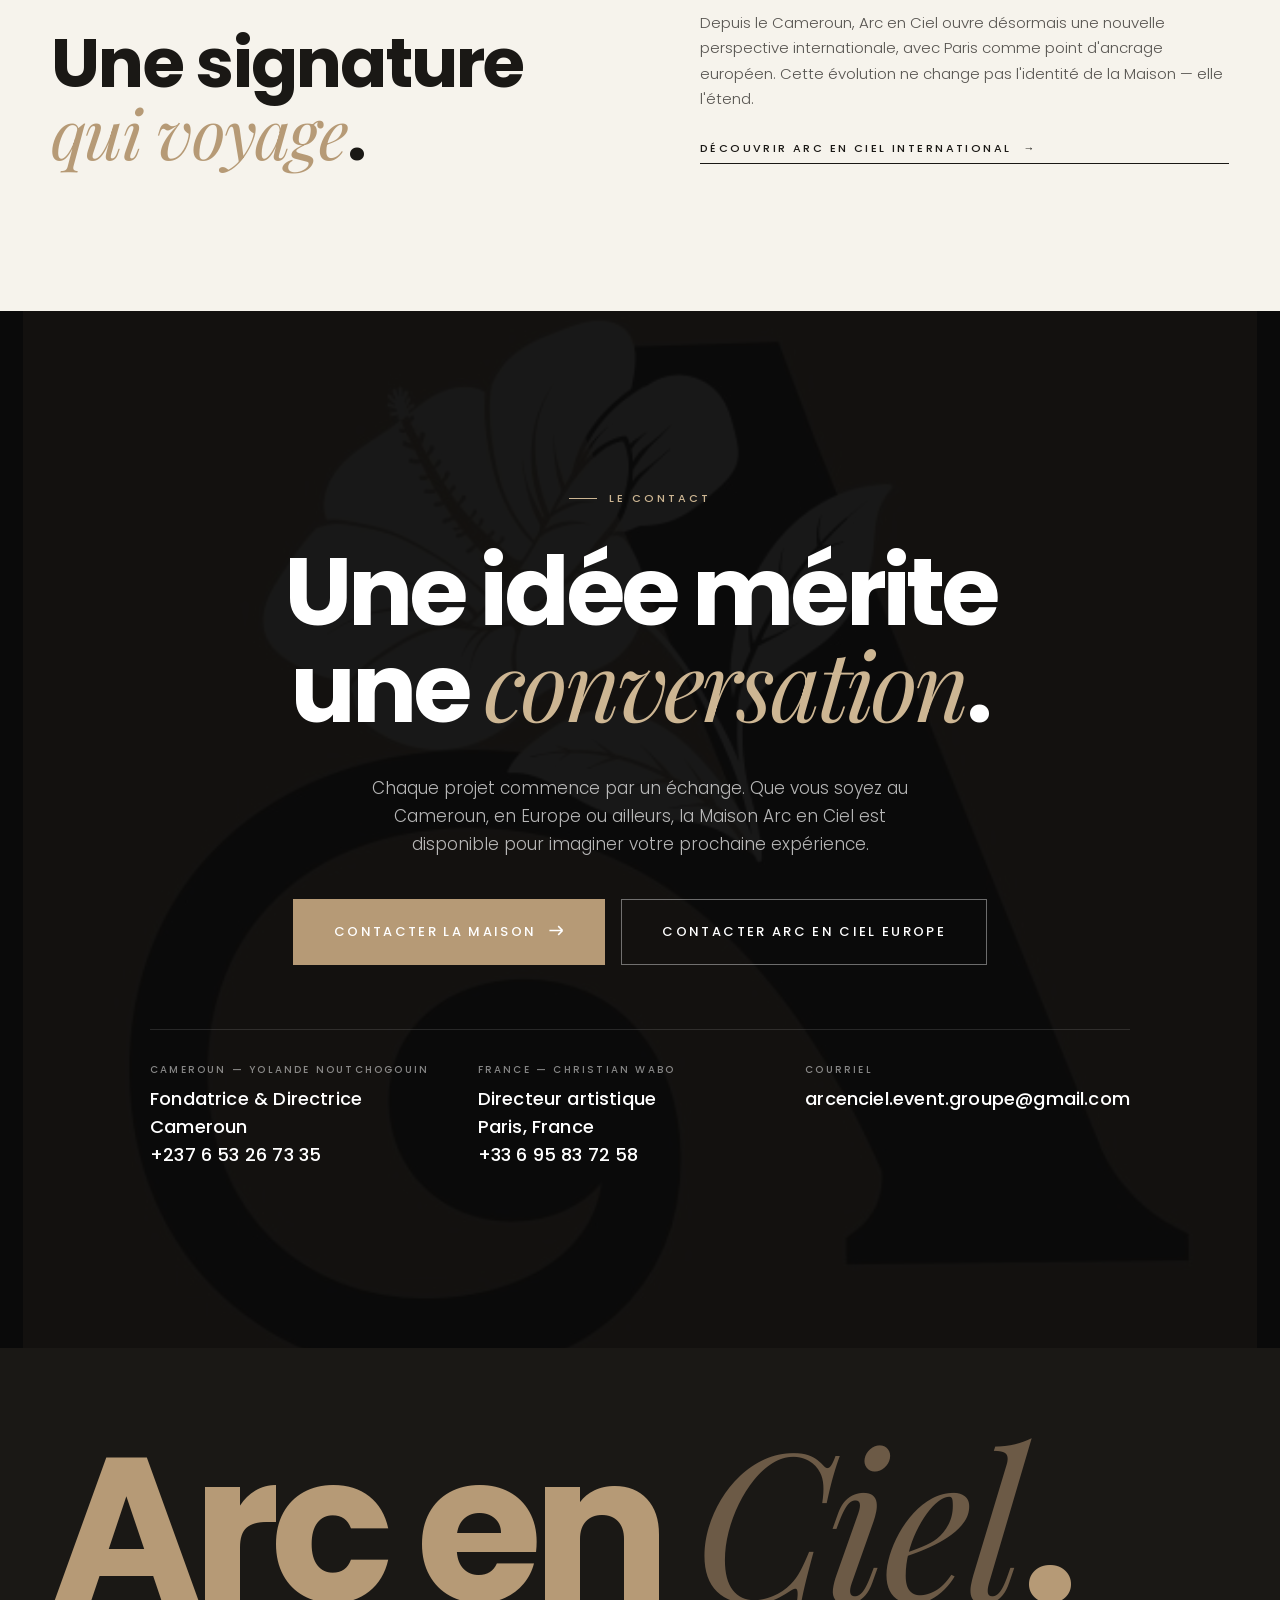
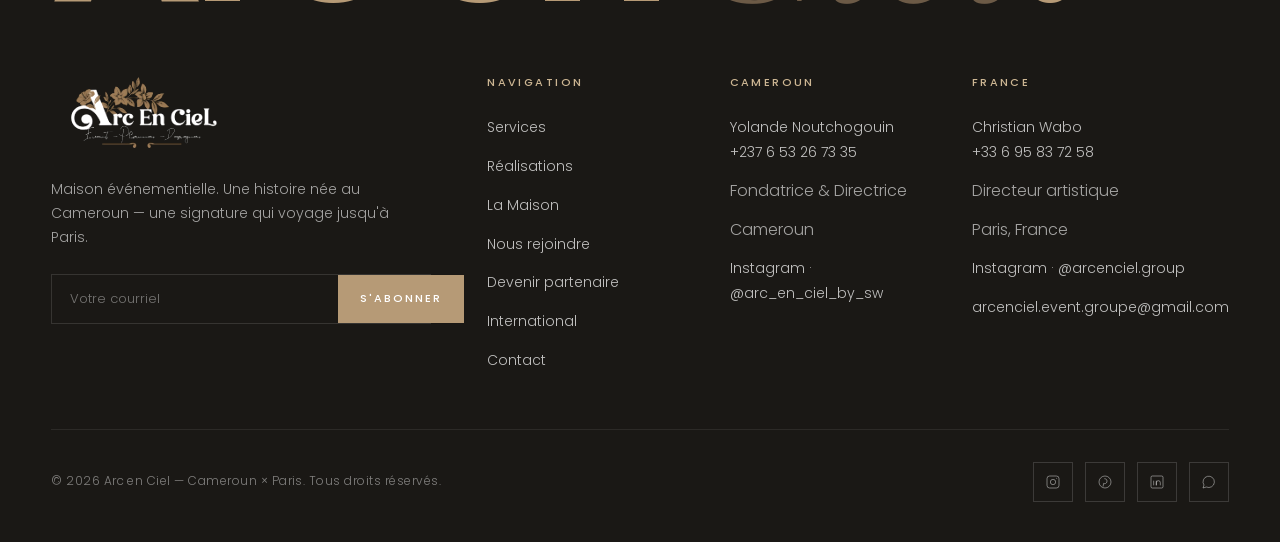
==== commit f0d59b6c: "Portrait de Yolande, upload CV, harmonisation France/International et finitions mobiles - Portrait d" ====
--- a/arc-en-ciel/project/a-propos.html
+++ b/arc-en-ciel/project/a-propos.html
@@ -157,6 +157,7 @@
       <span class="num">01</span>
     </aside>
     <span class="section-num">01</span>
+    <div class="hero__monogram-bg" aria-hidden="true"></div>
 
     <div class="wrap">
       <div class="section__inner page-hero__inner">
@@ -250,7 +251,7 @@
         <div class="sec-head reveal">
           <div class="sec-head__left">
             <span class="eyebrow">03 — Les visages</span>
-            <h2 class="h1 sec-head__title">Deux personnes, <em>une même vision</em>.</h2>
+            <h2 class="h1 sec-head__title"><em>Une même vision</em>.</h2>
           </div>
           <div class="sec-head__aside">
             <p class="lede">
@@ -262,7 +263,7 @@
         <div class="people__grid reveal">
           <article class="person">
             <div class="person__media">
-              <image-slot id="ap-yolande" placeholder="[PHOTO YOLANDE NOUTCHOGOUIN] — portrait éditorial, naturel, intemporel"></image-slot>
+              <image-slot id="ap-yolande" src="assets/photos/yolande-noutchogouin.jpg" placeholder="[PHOTO YOLANDE NOUTCHOGOUIN] — portrait éditorial, naturel, intemporel"></image-slot>
             </div>
             <div class="person__body">
               <span class="person__role">Fondatrice &amp; Directrice</span>
@@ -348,14 +349,14 @@
   </section>
 
   <!-- ========== 06 · CAMEROUN × PARIS ========== -->
-  <section class="section bxp" data-screen-label="Cameroun × Paris">
+  <section class="section bxp" data-screen-label="Cameroun × International">
     <div class="wrap">
       <div class="bxp__inner reveal">
         <div class="bxp__type">
           <span class="bxp__word">CAMEROUN</span>
           <span class="bxp__x bxp__x--d" aria-hidden="true">×</span>
           <span class="bxp__x bxp__x--m" aria-hidden="true">Arc en Ciel</span>
-          <span class="bxp__word">PARIS</span>
+          <span class="bxp__word">INTERNATIONAL</span>
         </div>
         <h2 class="bxp__head">Deux territoires. Une même signature.</h2>
         <p class="bxp__text">
@@ -373,7 +374,7 @@
     <aside class="sidebar-rail" aria-hidden="true">
       <span class="tag">ARC EN CIEL</span>
       <div class="vlabels">
-        <span class="vlabel">Cameroun × Paris</span>
+        <span class="vlabel">Cameroun × International</span>
         <span class="vlabel is-current">La vision</span>
         <span class="vlabel">La direction artistique</span>
       </div>
@@ -630,7 +631,7 @@
         <div class="foot__col">
           <h5>Cameroun</h5>
           <ul>
-            <li><a href="tel:+237653267335">Yolande Noutchogouin · +237 6 53 26 73 35</a></li>
+            <li><a href="tel:+237653267335">Yolande Noutchogouin<br />+237 6 53 26 73 35</a></li>
             <li>Fondatrice &amp; Directrice</li>
             <li>Cameroun</li>
             <li><a href="https://www.instagram.com/arc_en_ciel_by_sw" target="_blank" rel="noopener">Instagram · @arc_en_ciel_by_sw</a></li>
@@ -638,9 +639,9 @@
         </div>
 
         <div class="foot__col">
-          <h5>France — Paris</h5>
+          <h5>France</h5>
           <ul>
-            <li><a href="tel:+33695837258">Christian Wabo · +33 6 95 83 72 58</a></li>
+            <li><a href="tel:+33695837258">Christian Wabo<br />+33 6 95 83 72 58</a></li>
             <li>Directeur artistique</li>
             <li>Paris, France</li>
             <li><a href="https://www.instagram.com/arcenciel.group" target="_blank" rel="noopener">Instagram · @arcenciel.group</a></li>
--- a/arc-en-ciel/project/styles.css
+++ b/arc-en-ciel/project/styles.css
@@ -315,12 +315,12 @@
   padding: 0 clamp(8px, 1.4vw, 22px);
 }
 .nav__brand img {
-  height: 58px;
+  height: 72px;
   width: auto;
   object-fit: contain;
   transition: height 0.45s var(--ease);
 }
-.nav.is-scrolled .nav__brand img { height: 46px; }
+.nav.is-scrolled .nav__brand img { height: 58px; }
 
 .nav__right {
   display: flex;
@@ -1573,11 +1573,11 @@
 @media (max-width: 1024px) {
   .nav__menu { display: none; }
   .nav__burger { display: flex; }
-  .nav .wrap { grid-template-columns: 1fr auto; column-gap: 16px; height: 90px; }
-  .nav.is-scrolled .wrap { height: 76px; }
+  .nav .wrap { grid-template-columns: 1fr auto; column-gap: 16px; height: 96px; }
+  .nav.is-scrolled .wrap { height: 82px; }
   .nav__brand { justify-self: start; padding: 0; }
   .nav__brand img,
-  .nav.is-scrolled .nav__brand img { height: 58px; }
+  .nav.is-scrolled .nav__brand img { height: 66px; }
   .nav__cta { display: none; }
   .nav__right { justify-content: flex-end; }
 }
@@ -1625,7 +1625,7 @@
   .foot__big { font-size: 64px; }
   .testi-card { flex: 0 0 100%; }
   .editorial__copy { padding: 56px var(--pad); }
-  .nav__brand img { height: 50px; }
+  .nav__brand img { height: 58px; }
   .fab__tip { display: none; }
 }
 
@@ -2142,6 +2142,7 @@
 .cform__note { font-size: 12px; color: var(--stone); max-width: 42ch; line-height: 1.5; }
 .cform__ok {
   display: none;
+  grid-column: 1 / -1;
   margin-top: 24px;
   padding: 24px 28px;
   background: var(--champagne);
@@ -2153,6 +2154,7 @@
   color: var(--ink);
 }
 .cform-wrap.is-sent .cform__ok { display: block; }
+.cform-wrap.is-sent .cform { opacity: 0.55; pointer-events: none; }
 
 @media (max-width: 900px) {
   .svc-detail,
@@ -2438,6 +2440,7 @@
 }
 .qf-upload__drop:hover,
 .qf-upload__drop.is-drag { border-color: var(--maron); background: var(--champagne); }
+.qf-upload__drop[hidden] { display: none; }
 .qf-upload__drop span {
   font-size: 12px;
   letter-spacing: 0.16em;
@@ -2446,6 +2449,31 @@
   color: var(--ink);
 }
 .qf-upload__drop small { font-size: 12px; color: var(--stone); }
+
+/* ----- Fichier unique attaché (CV, portfolio…) ----- */
+.upload-chip {
+  display: flex;
+  align-items: center;
+  justify-content: space-between;
+  gap: 12px;
+  padding: 14px 18px;
+  border: 1px solid var(--line);
+  background: var(--champagne);
+  font-size: 13px;
+  color: var(--ink);
+}
+.upload-chip[hidden] { display: none; }
+.upload-chip button {
+  font-size: 11px;
+  letter-spacing: 0.12em;
+  text-transform: uppercase;
+  font-weight: 600;
+  color: var(--maron-deep);
+  flex-shrink: 0;
+  transition: color 0.3s var(--ease);
+}
+.upload-chip button:hover { color: var(--ink); }
+
 .qf-upload__grid {
   display: grid;
   grid-template-columns: repeat(auto-fill, minmax(92px, 1fr));
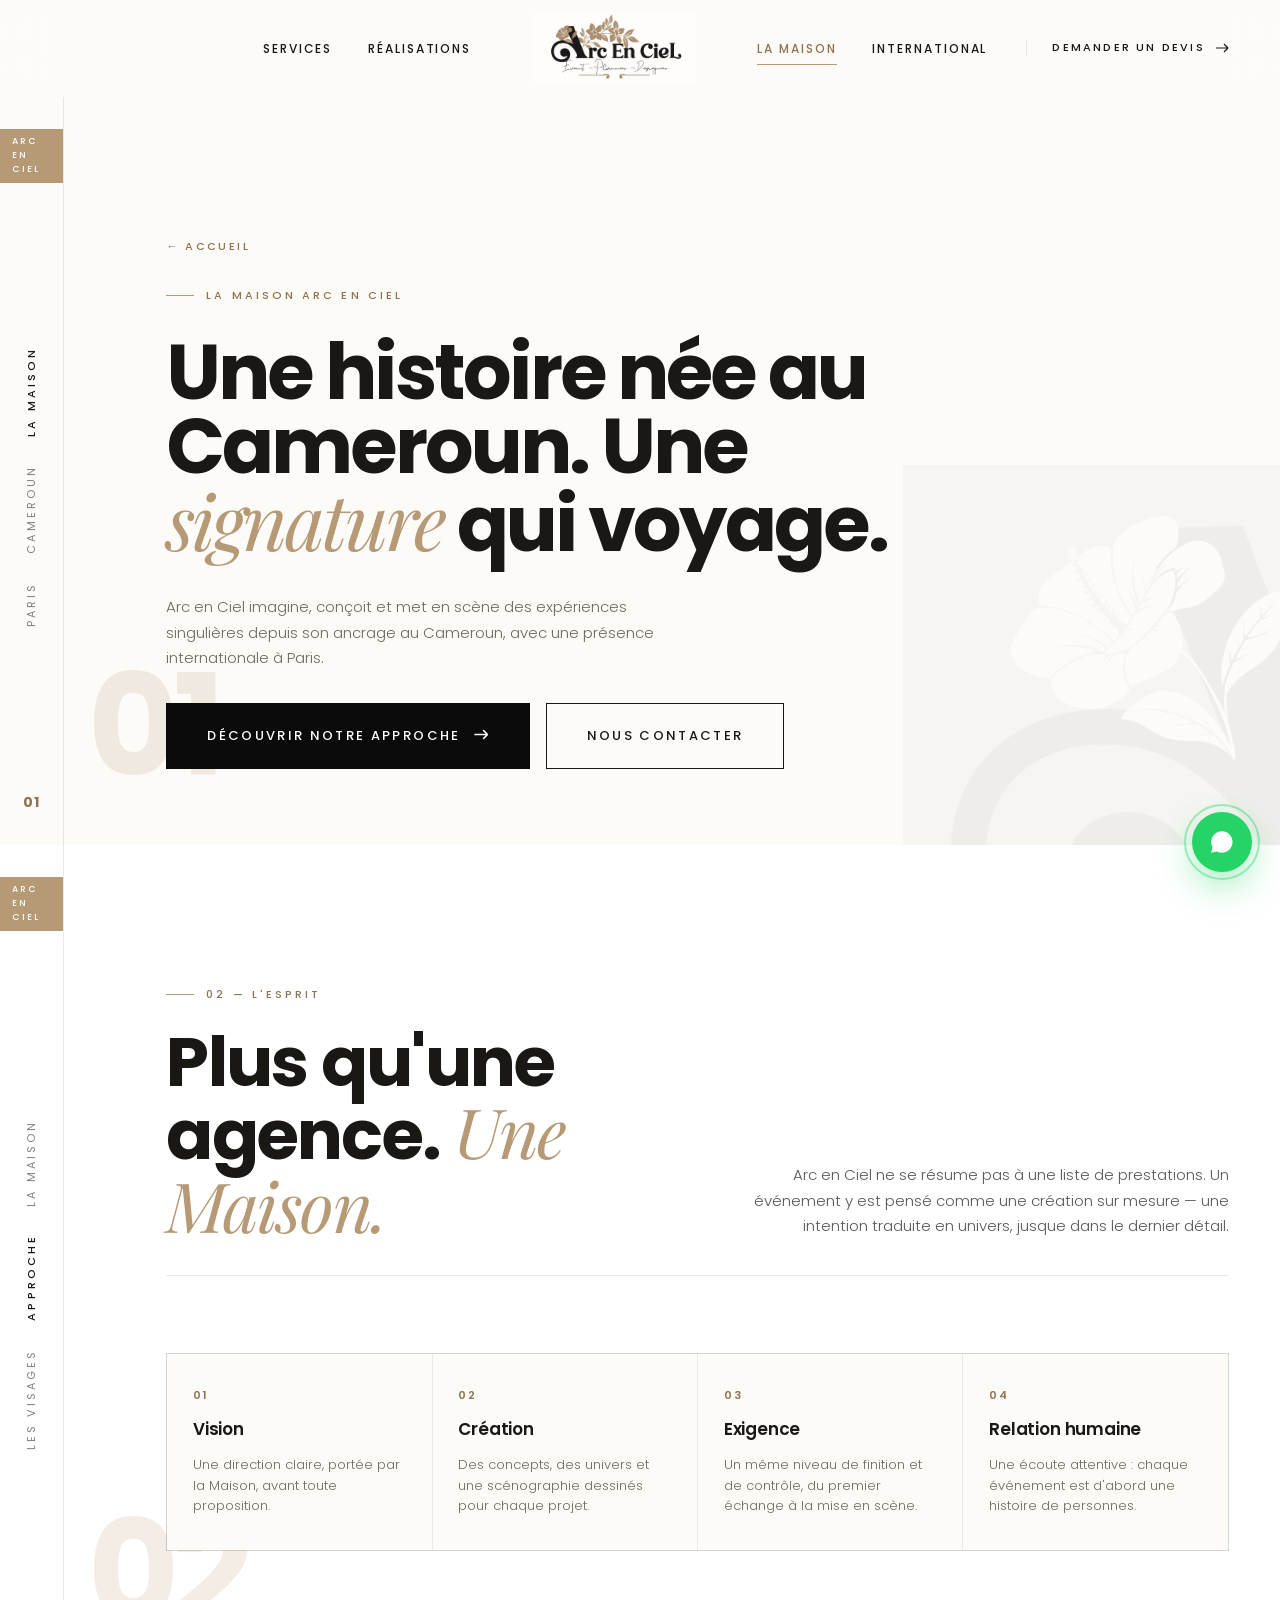
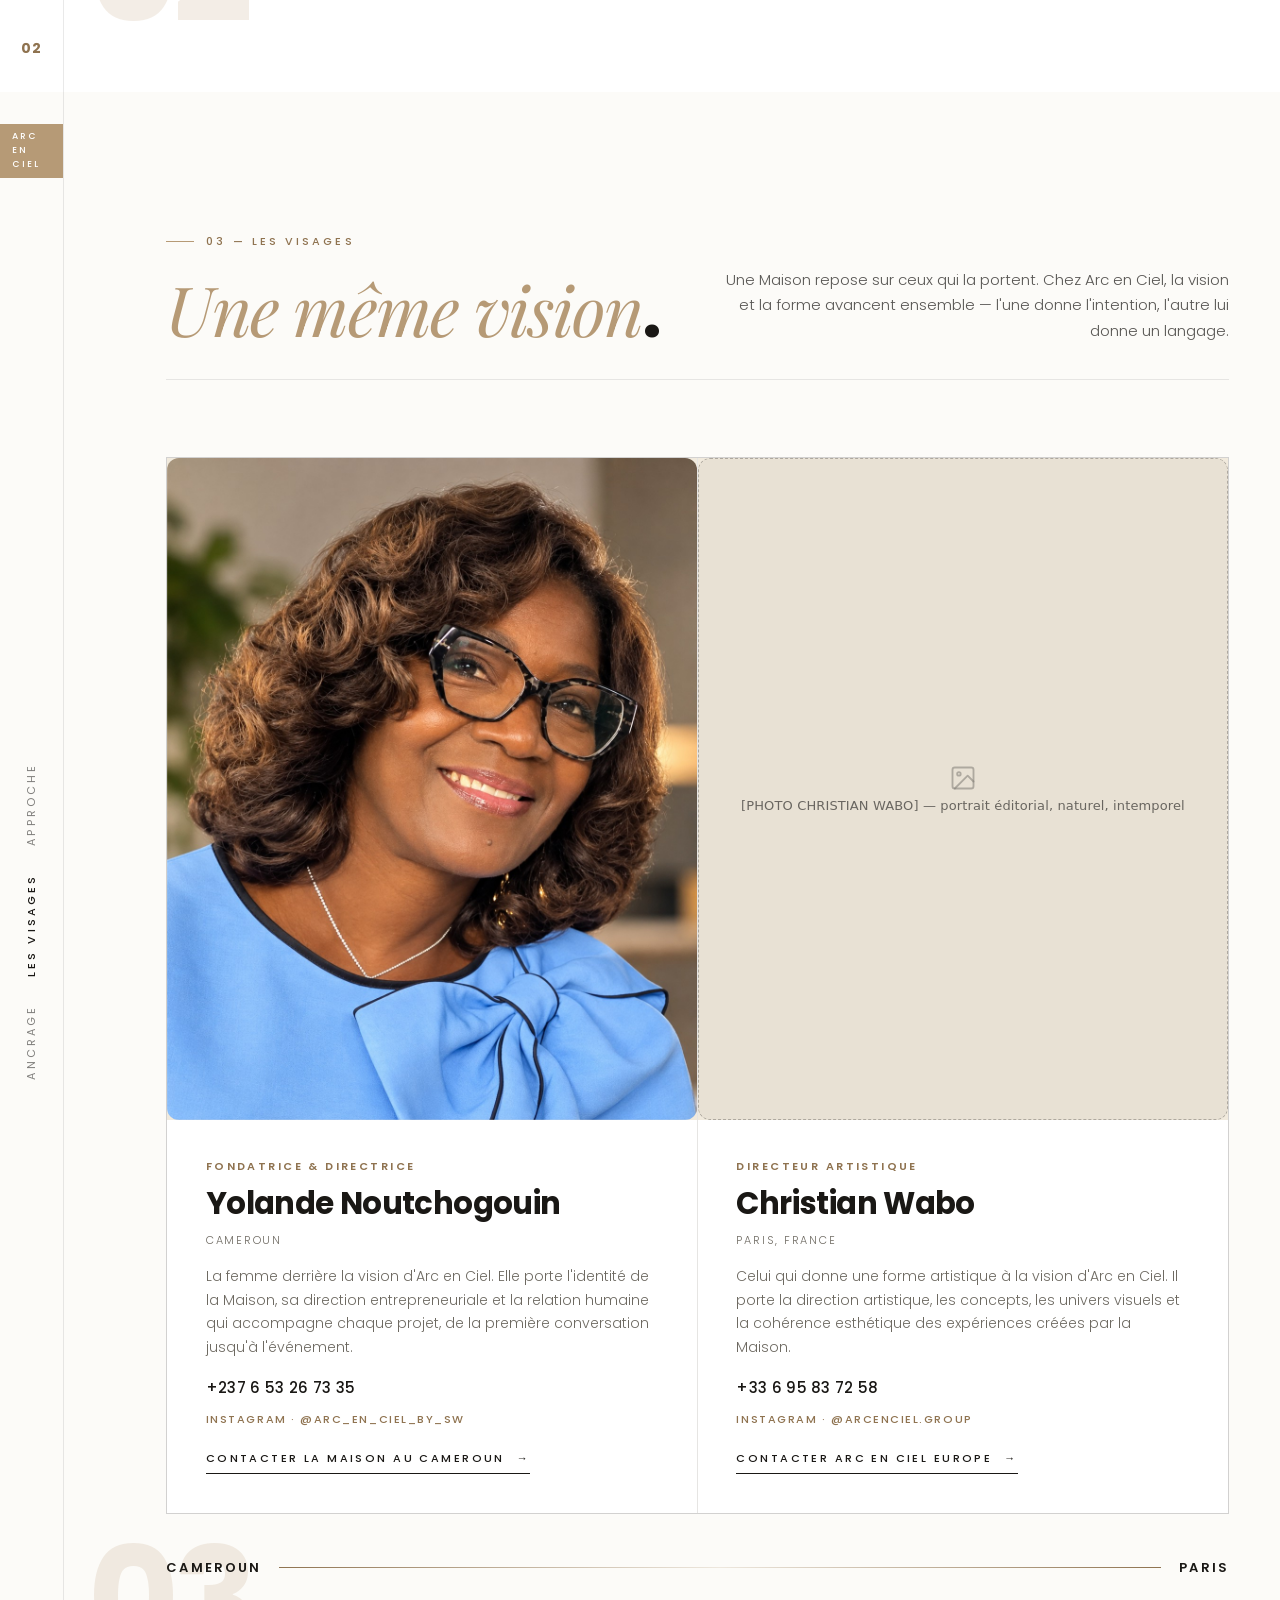
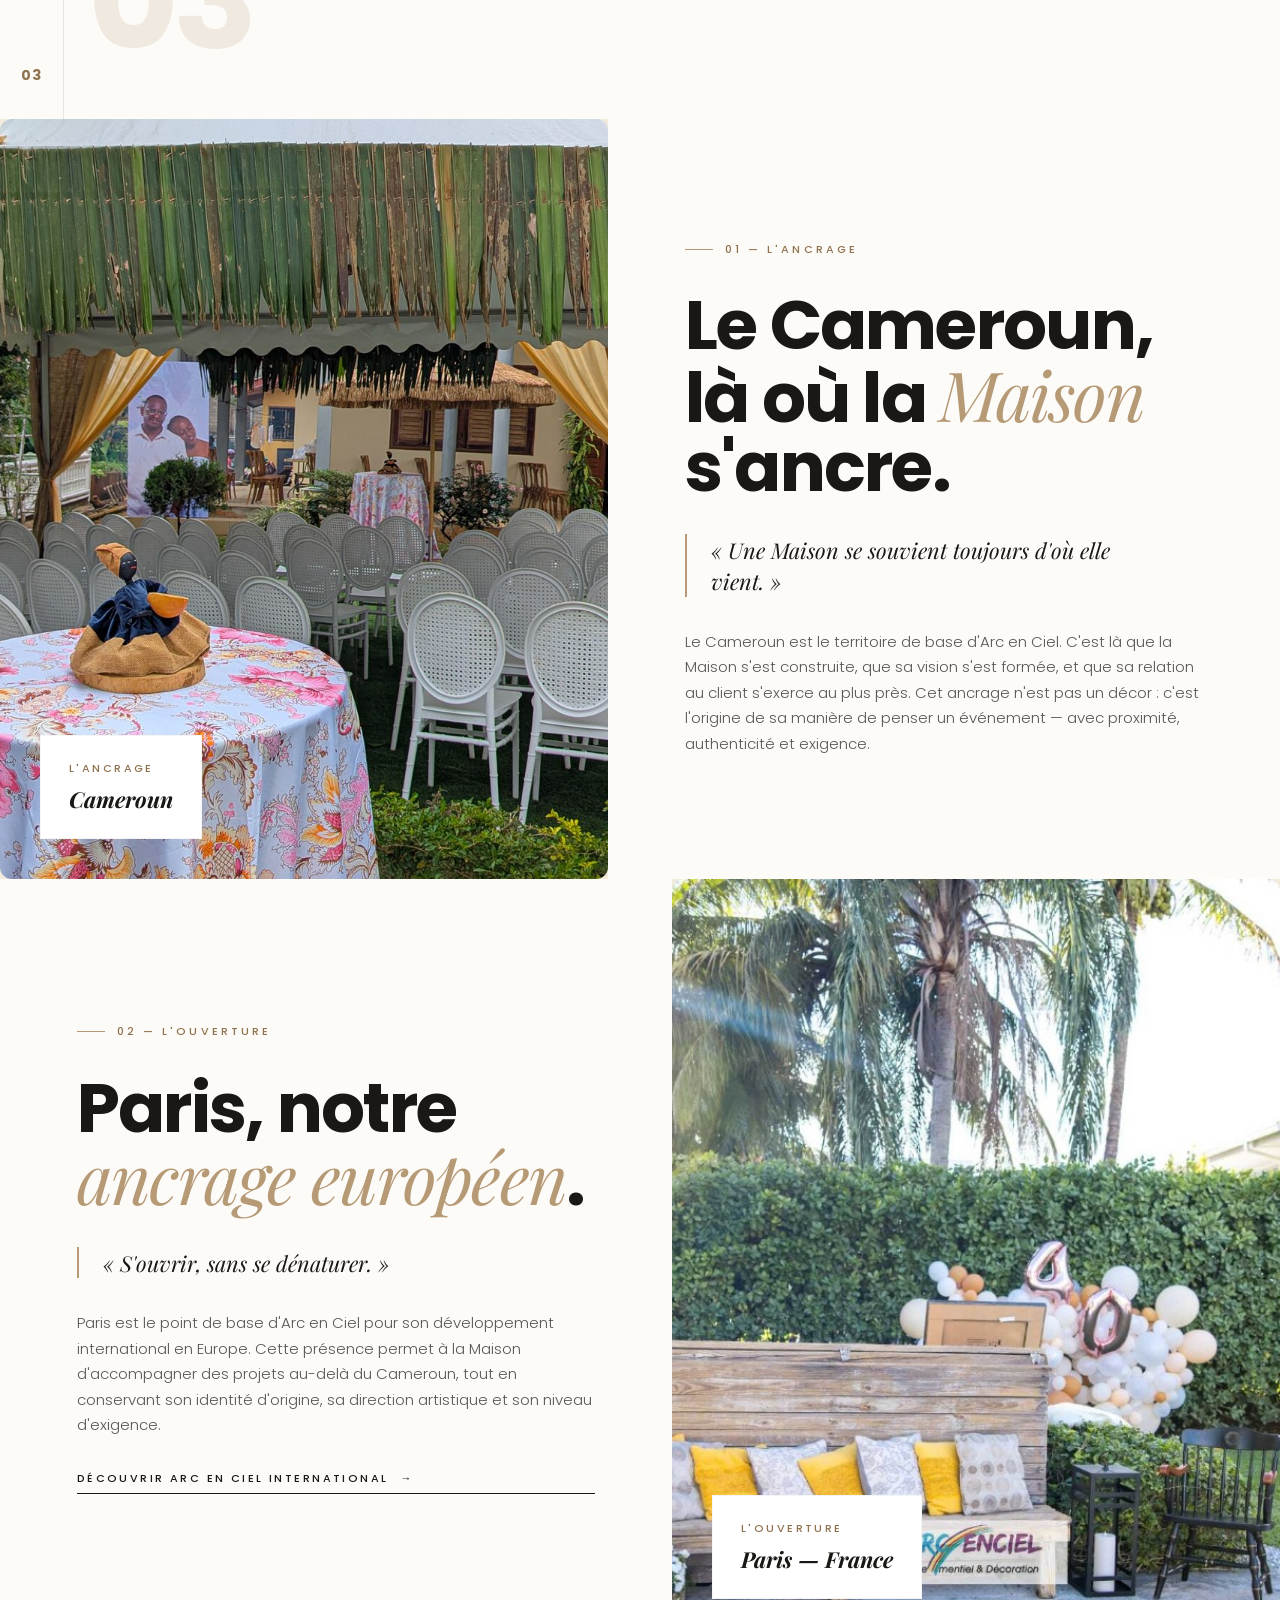
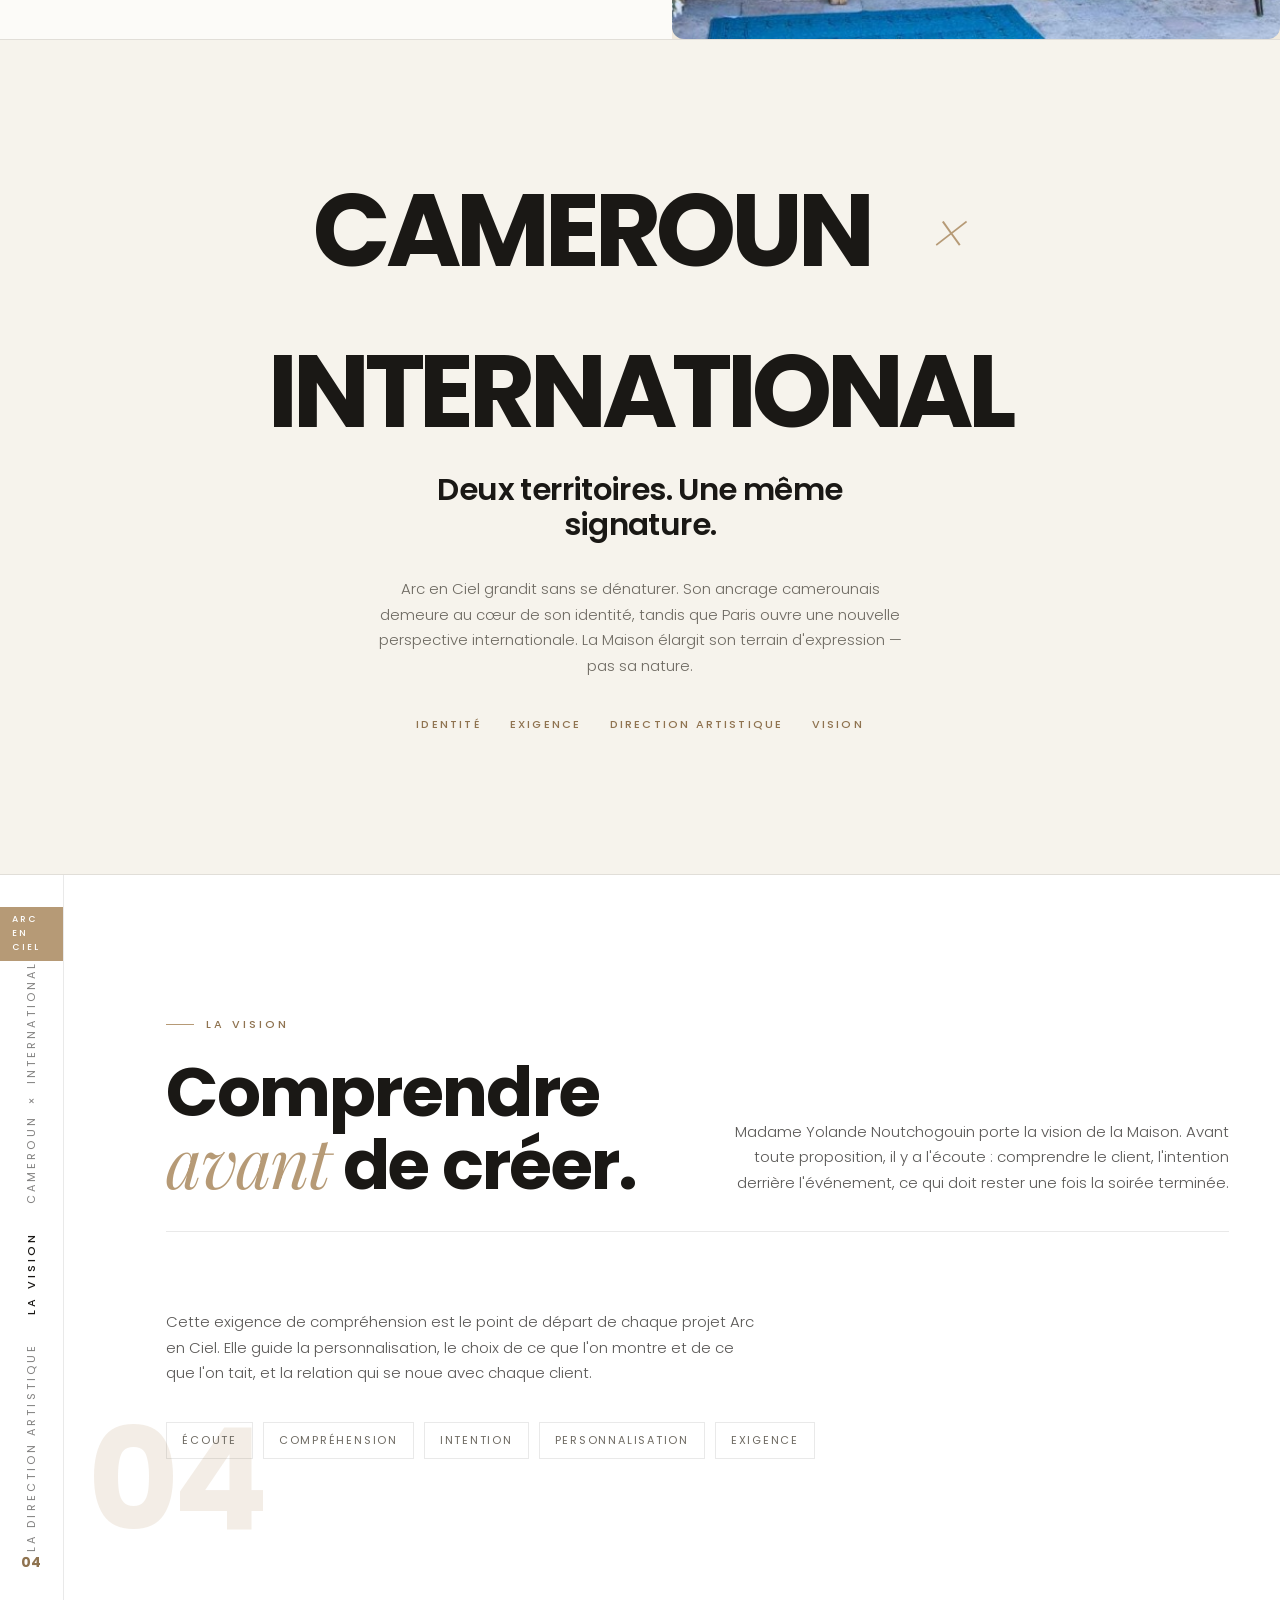
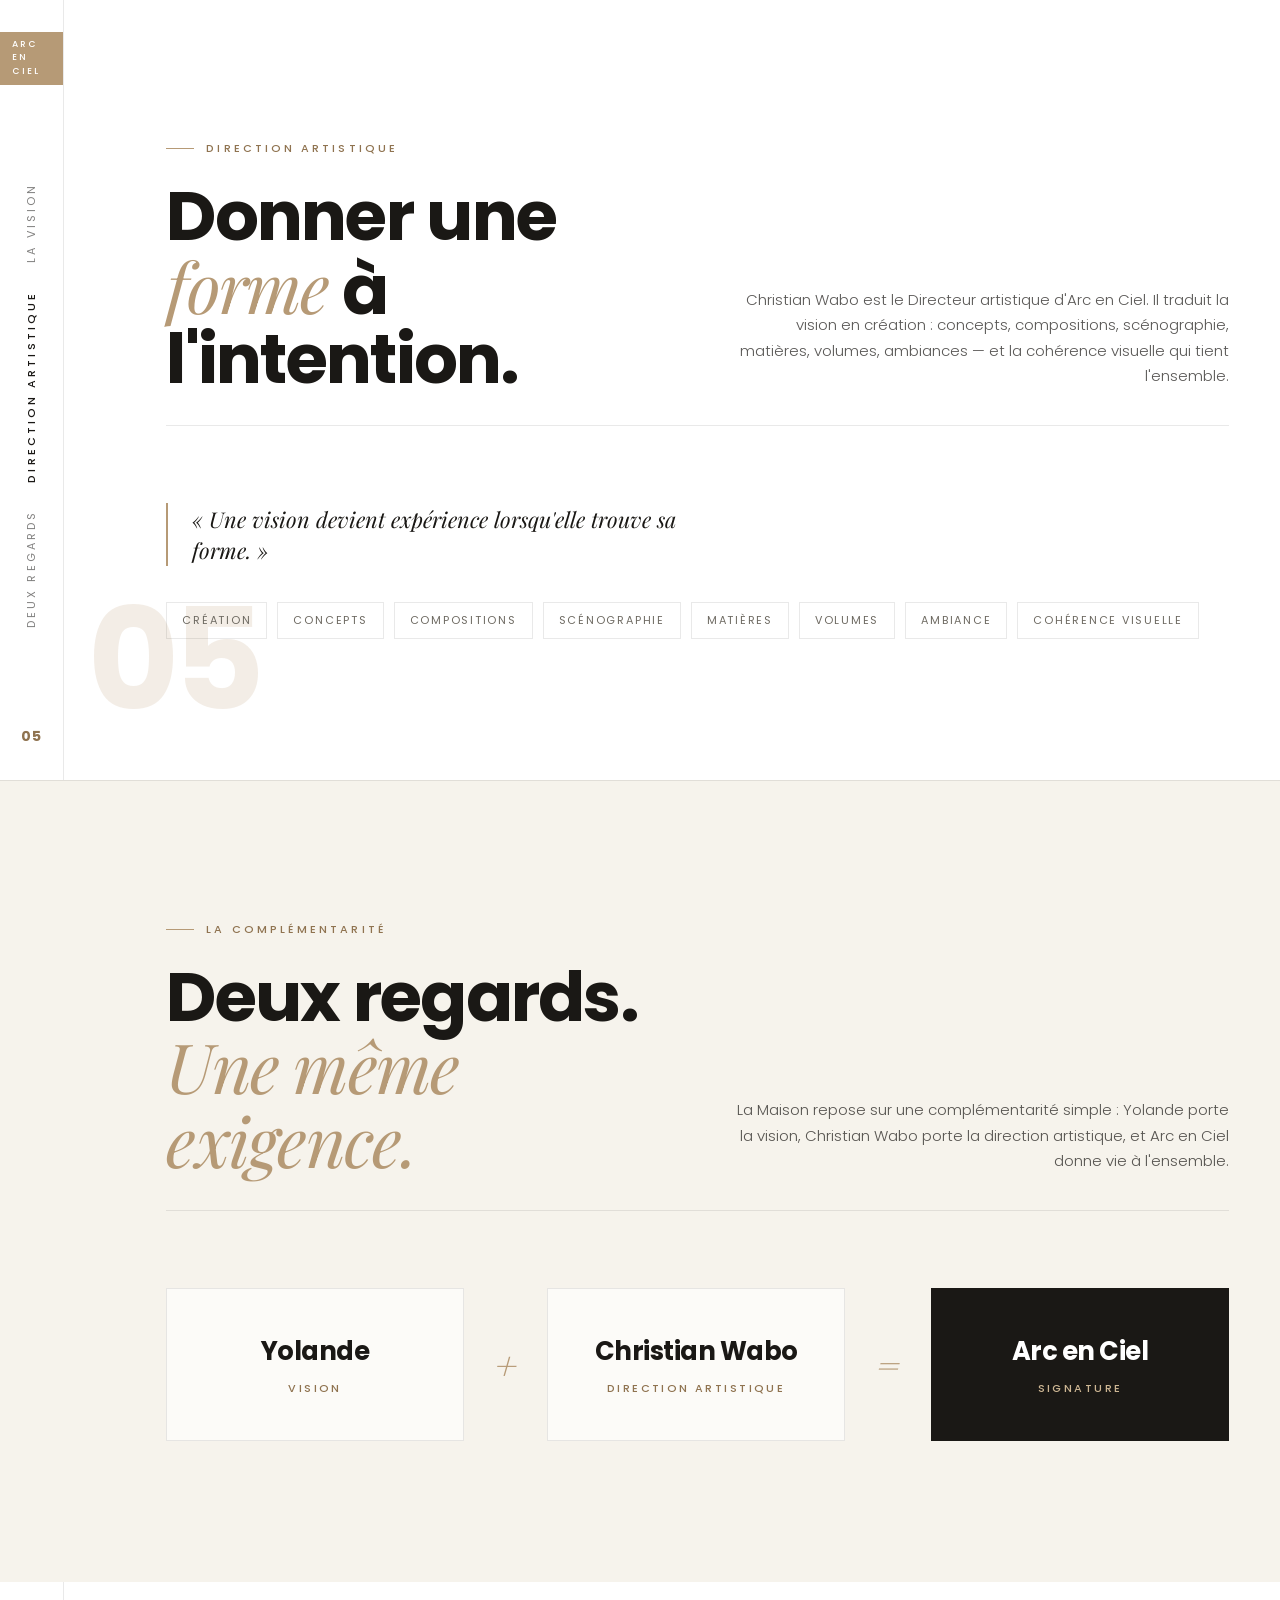
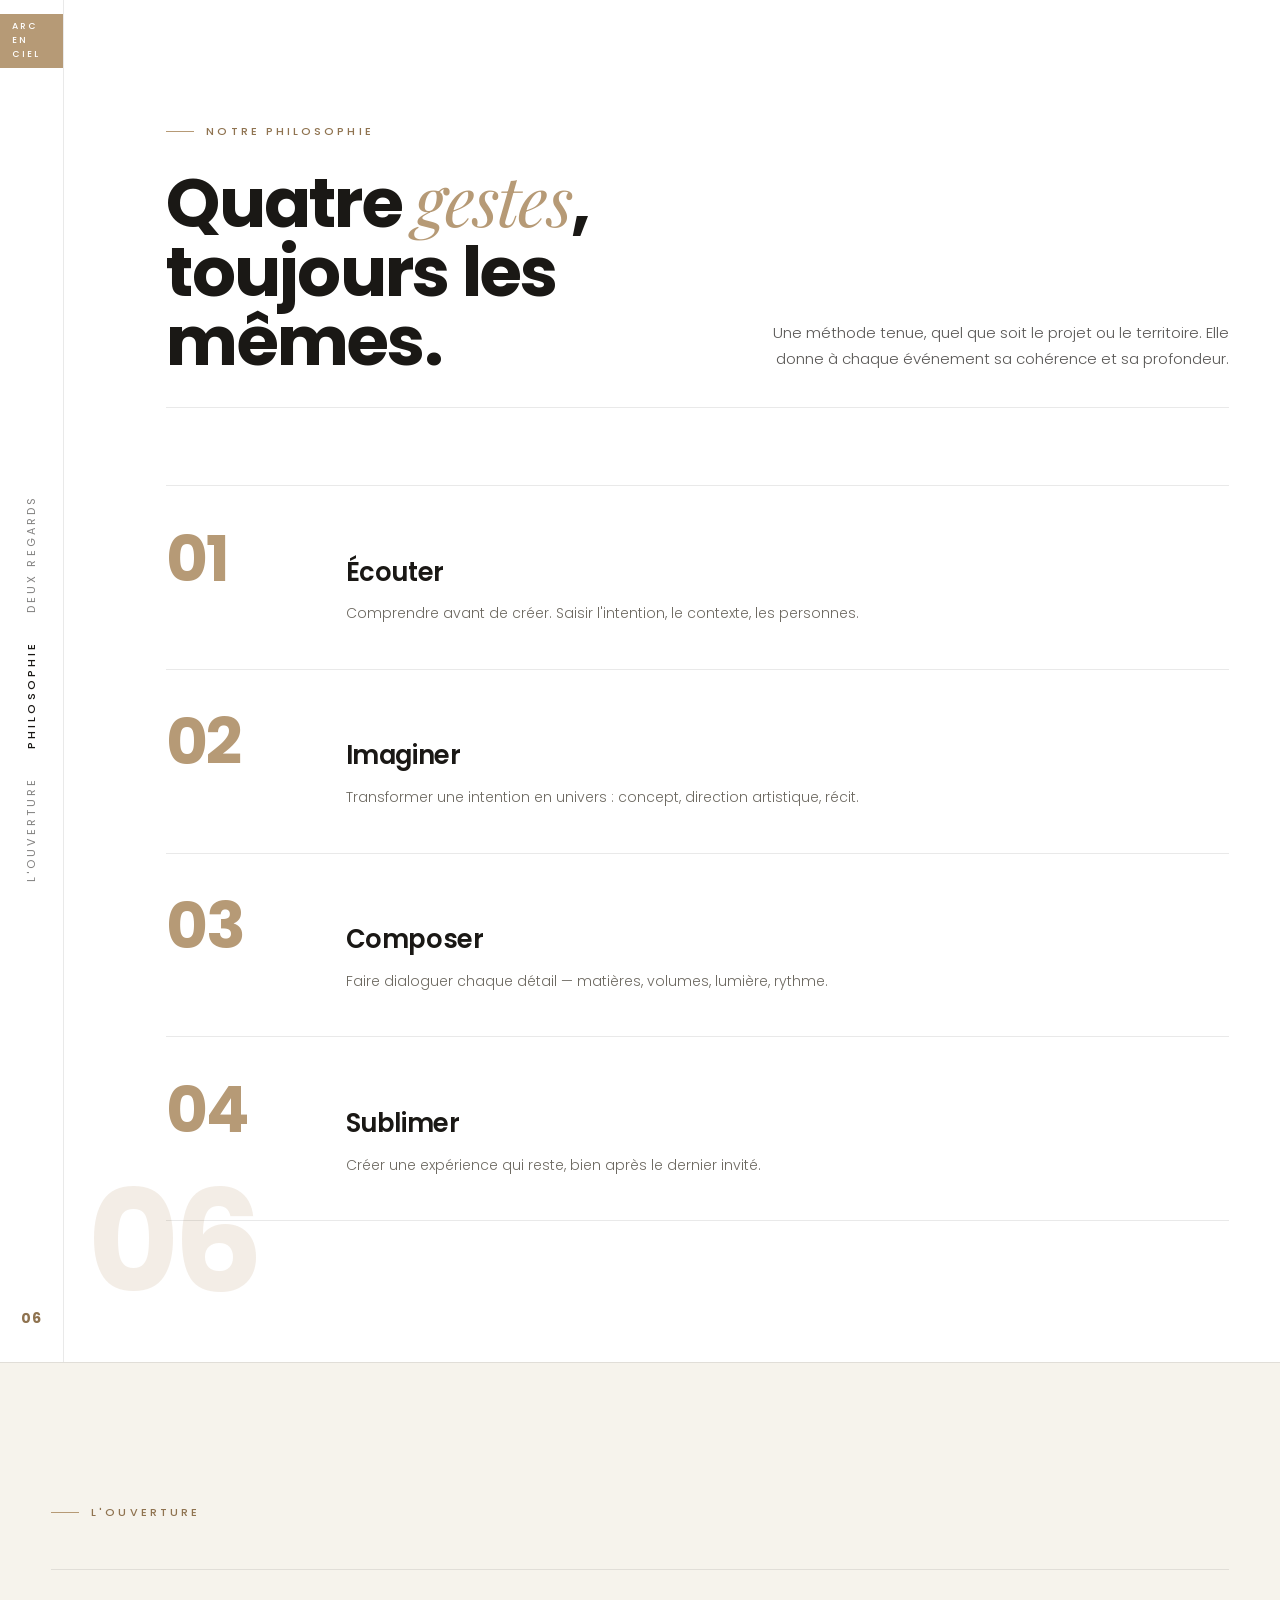
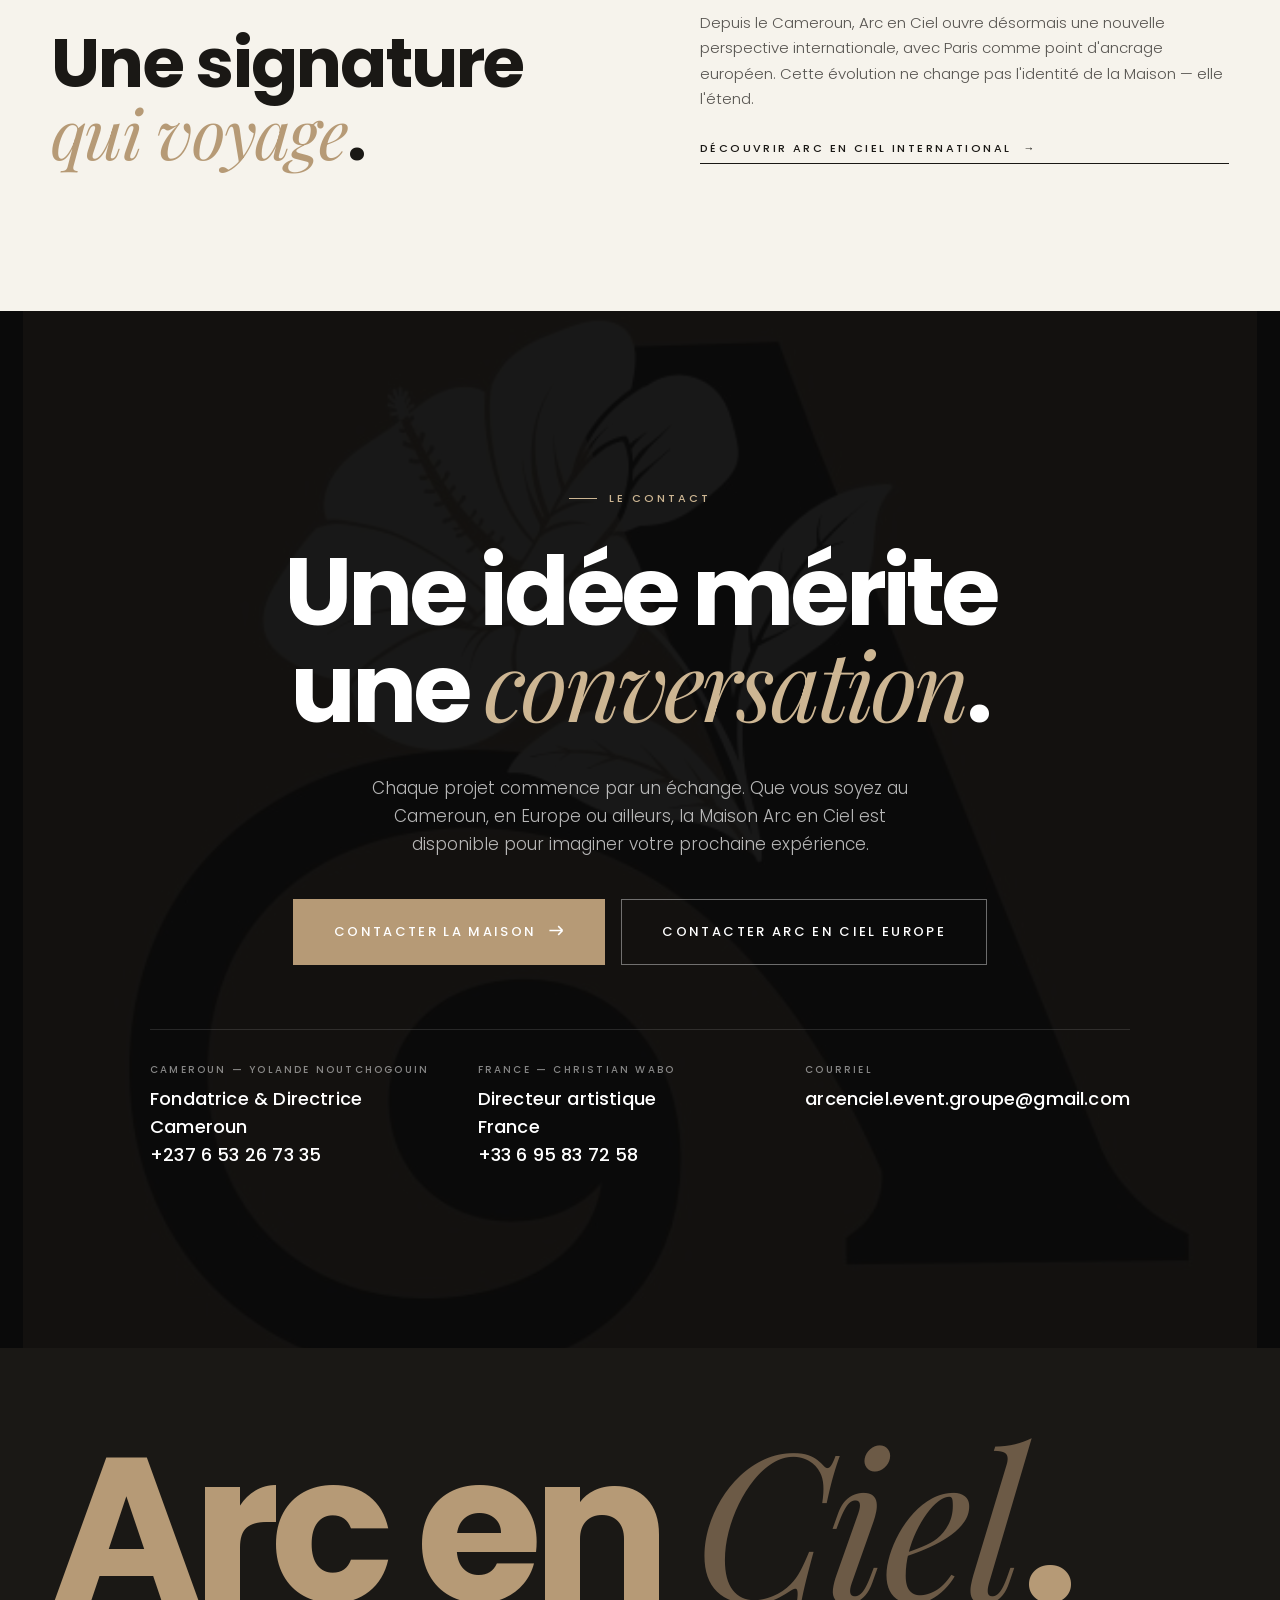
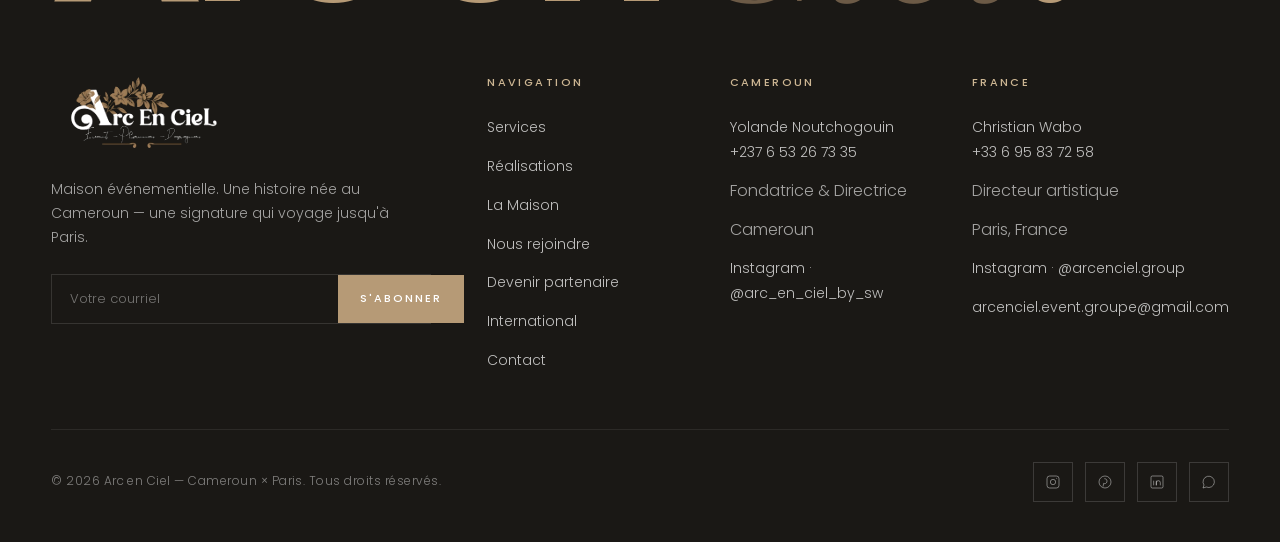
==== commit f10b8796: "Harmonise France/Paris et retire les années des rails latéraux - a-propos.html : bloc contact Christ" ====
--- a/arc-en-ciel/project/a-propos.html
+++ b/arc-en-ciel/project/a-propos.html
@@ -586,7 +586,7 @@
           </div>
           <div>
             France — Christian Wabo
-            <b>Directeur artistique<br />Paris, France<br /><a href="tel:+33695837258">+33 6 95 83 72 58</a></b>
+            <b>Directeur artistique<br />France<br /><a href="tel:+33695837258">+33 6 95 83 72 58</a></b>
           </div>
           <div>
             Courriel
